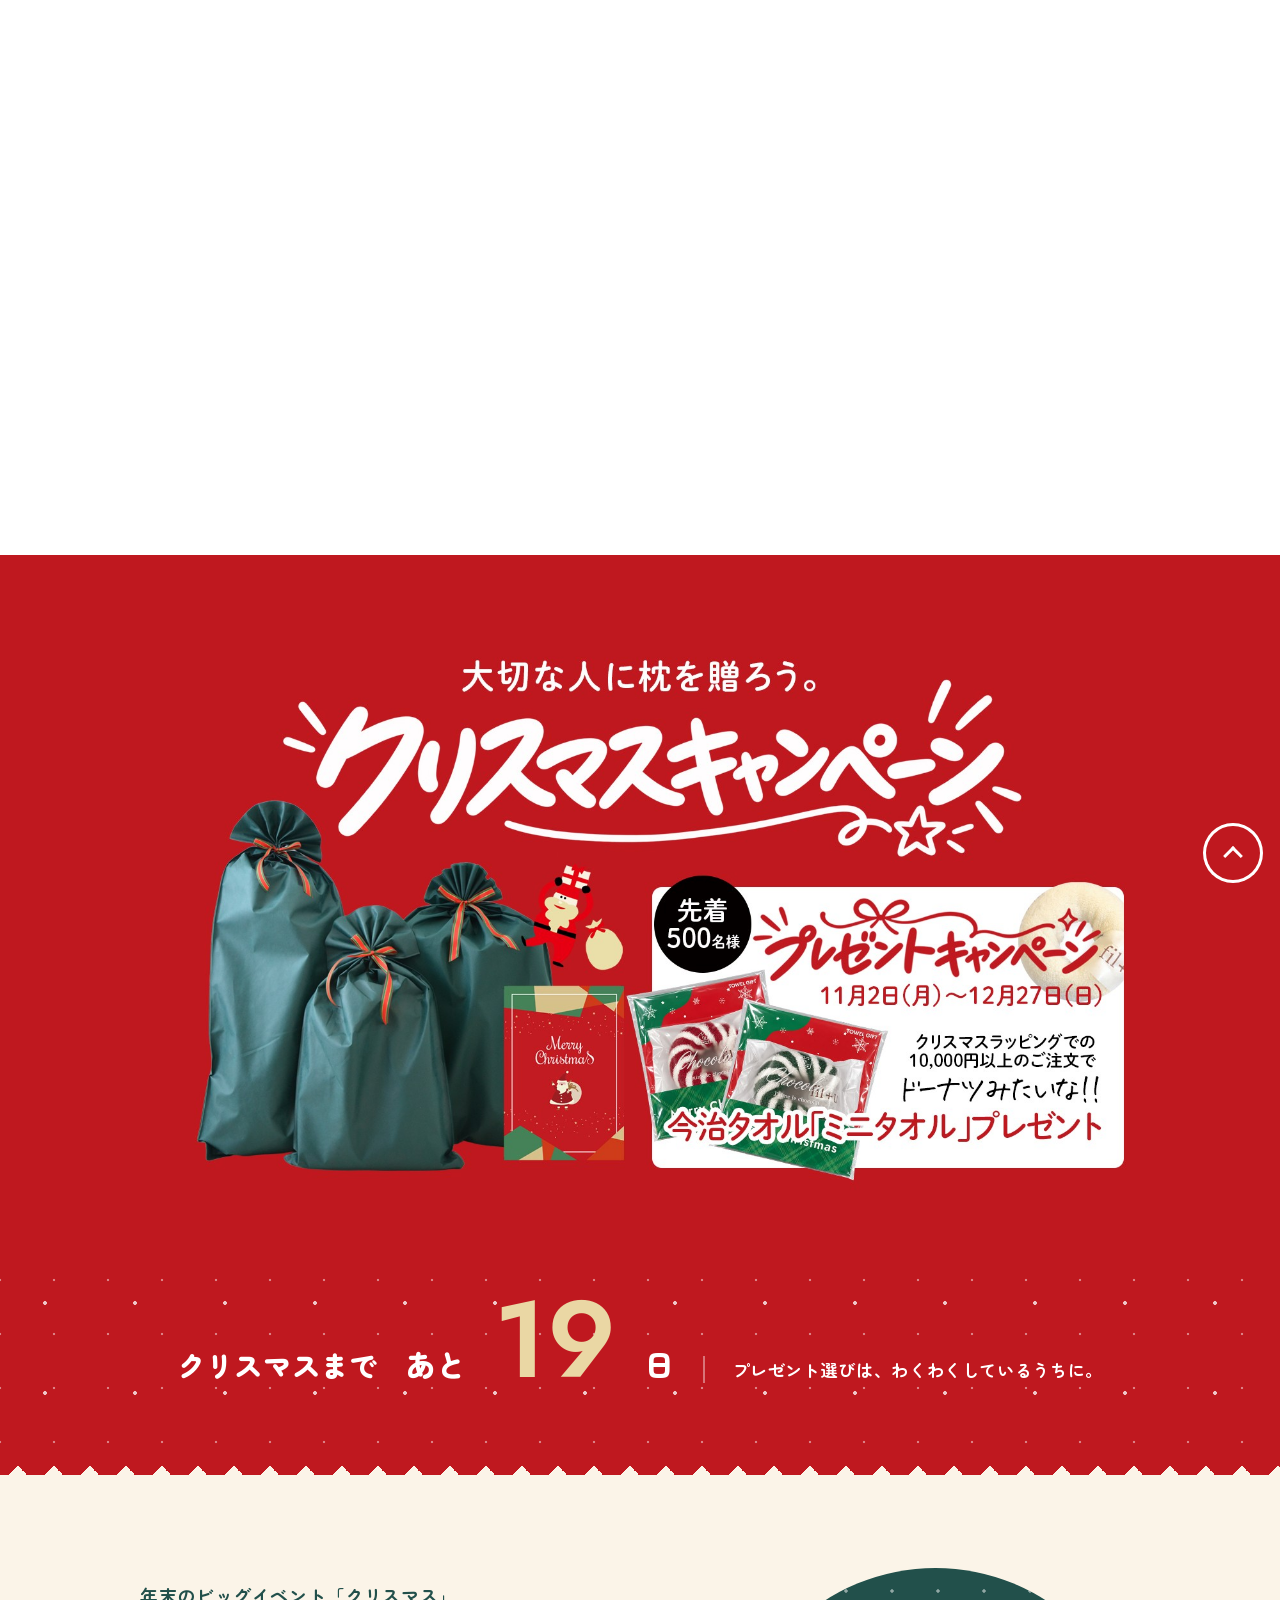
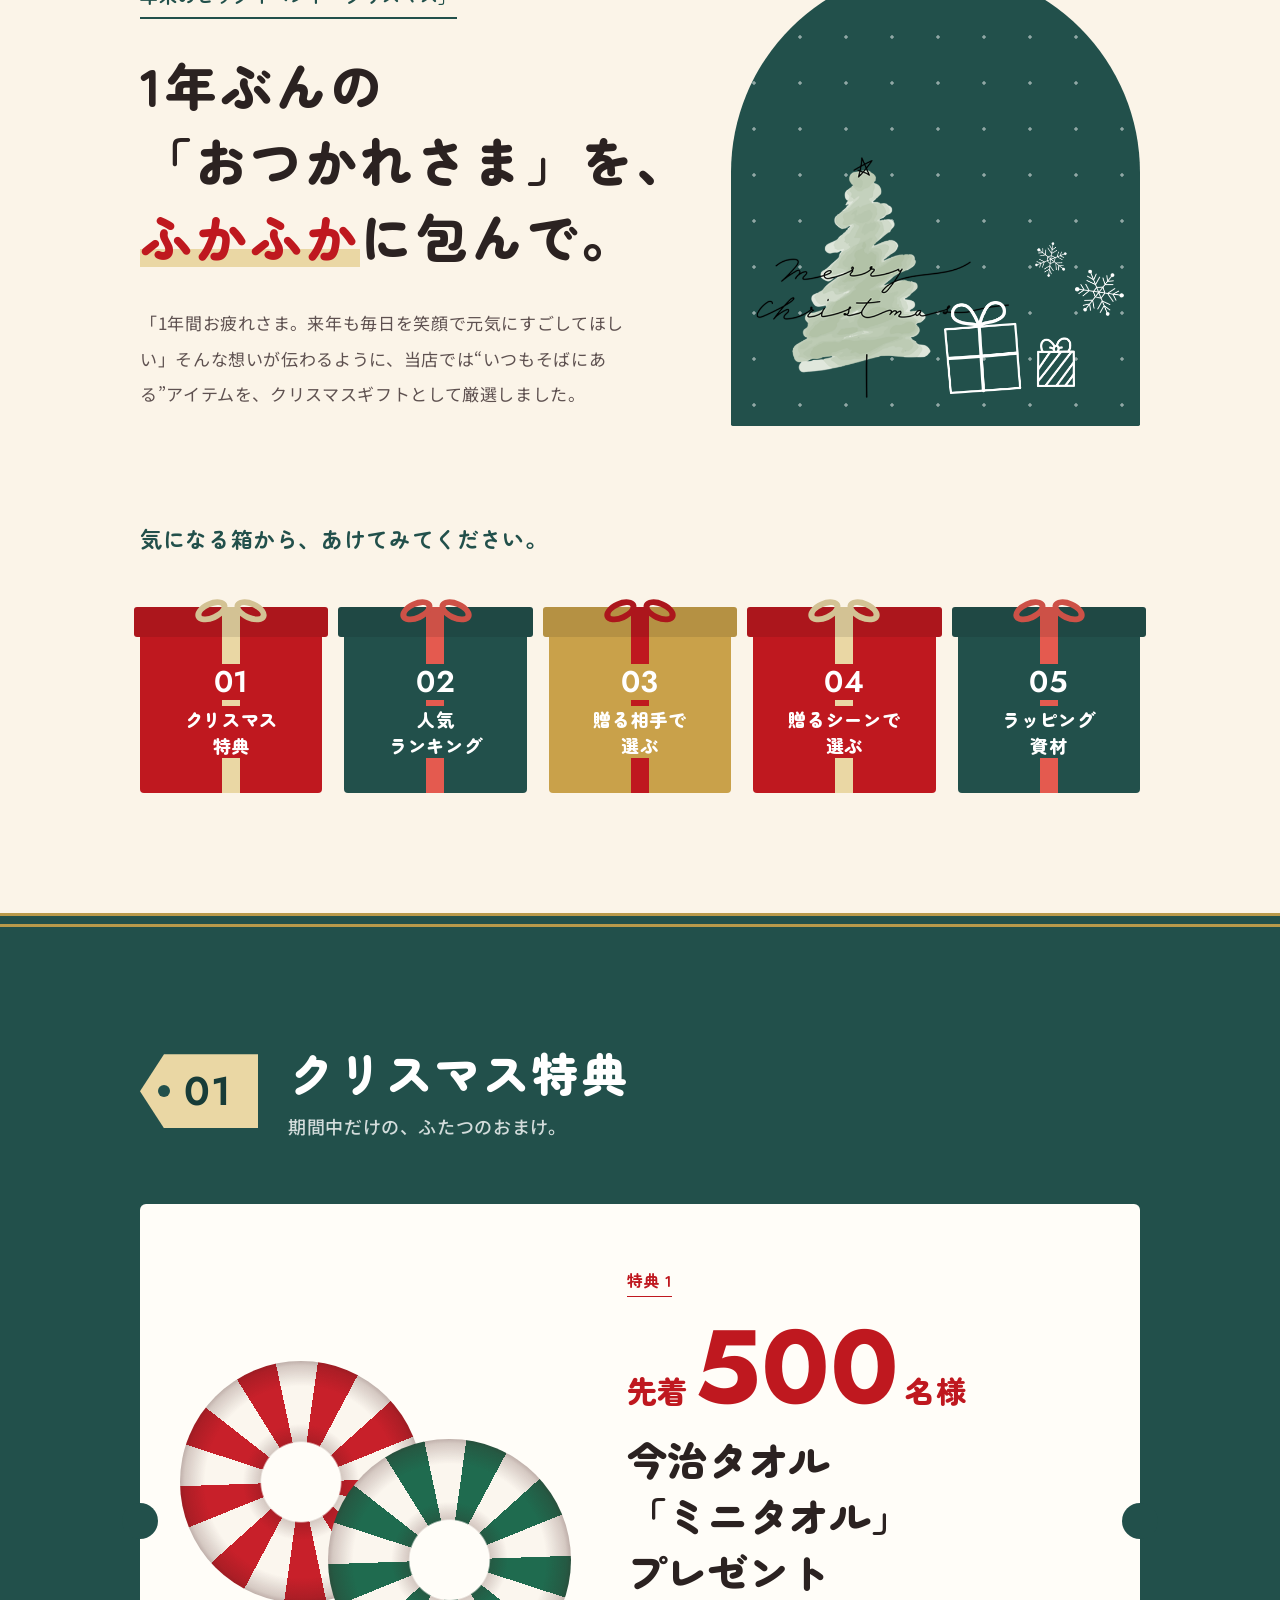
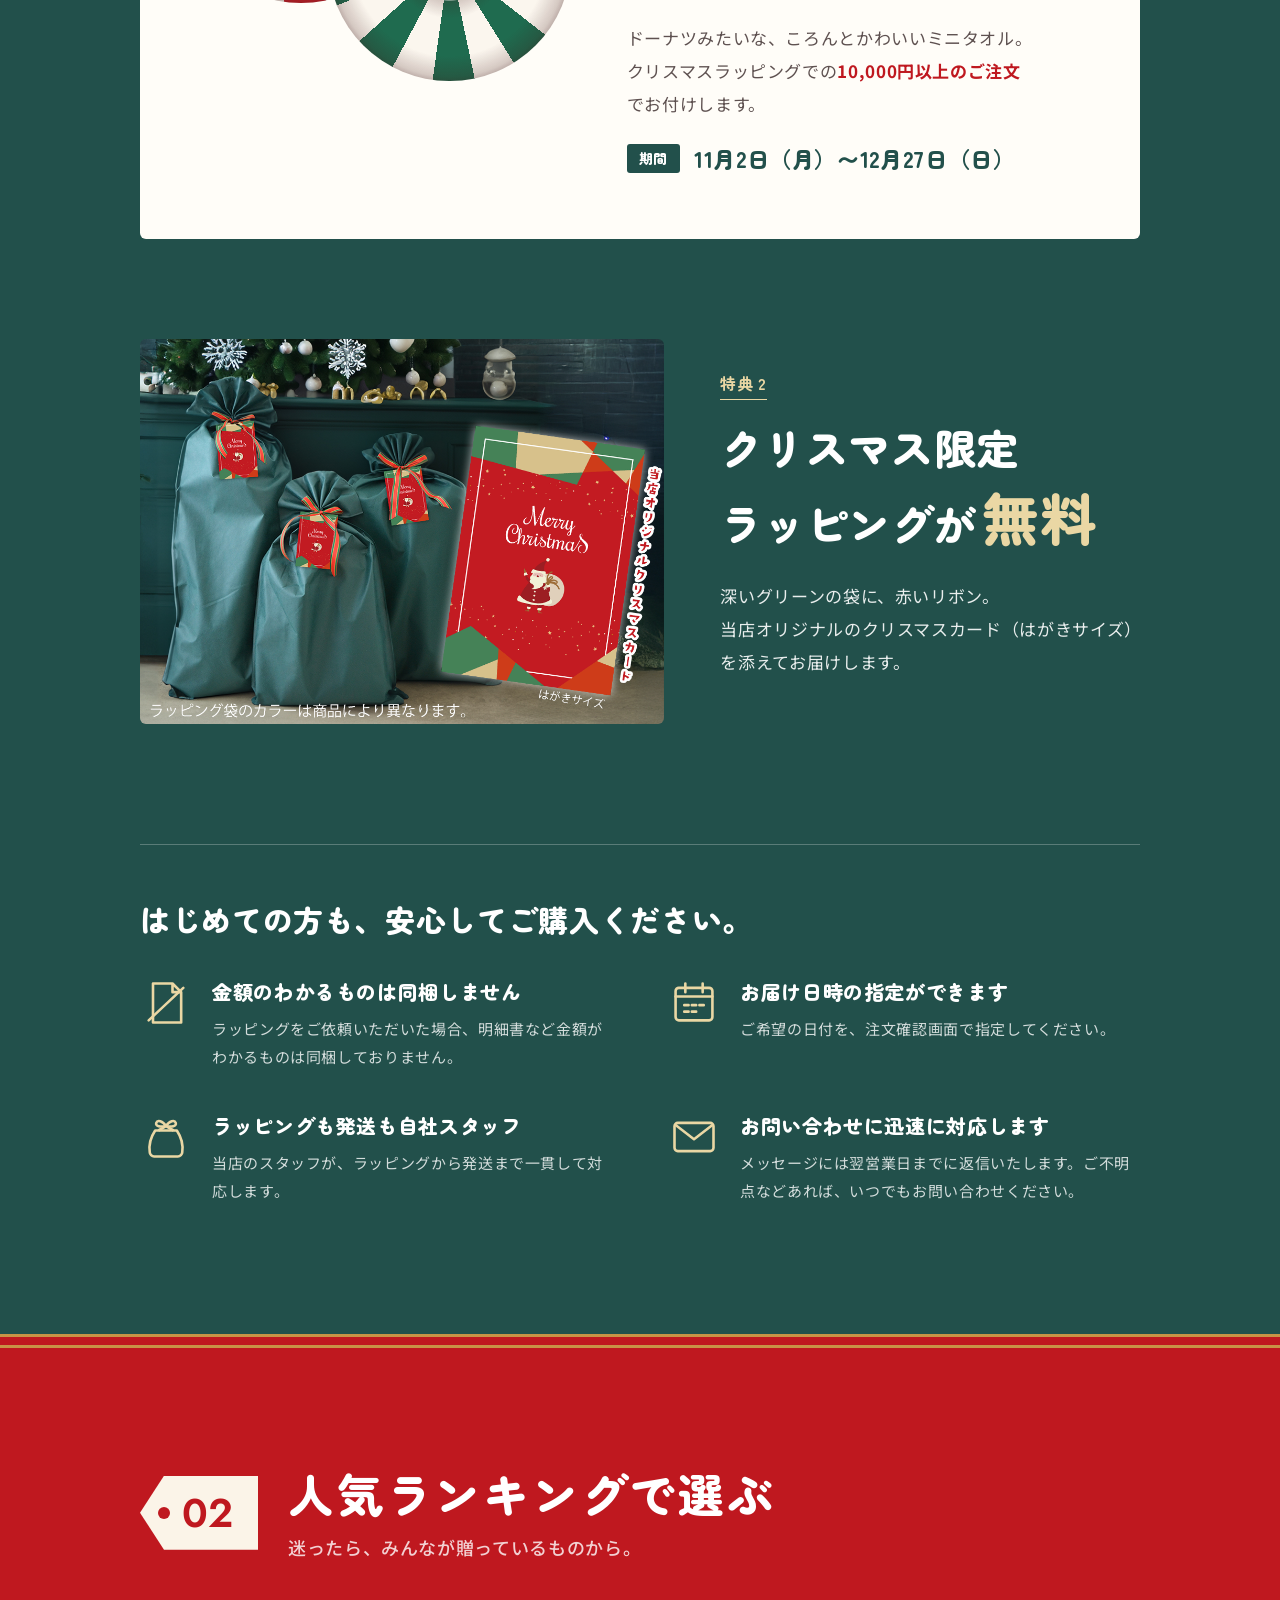
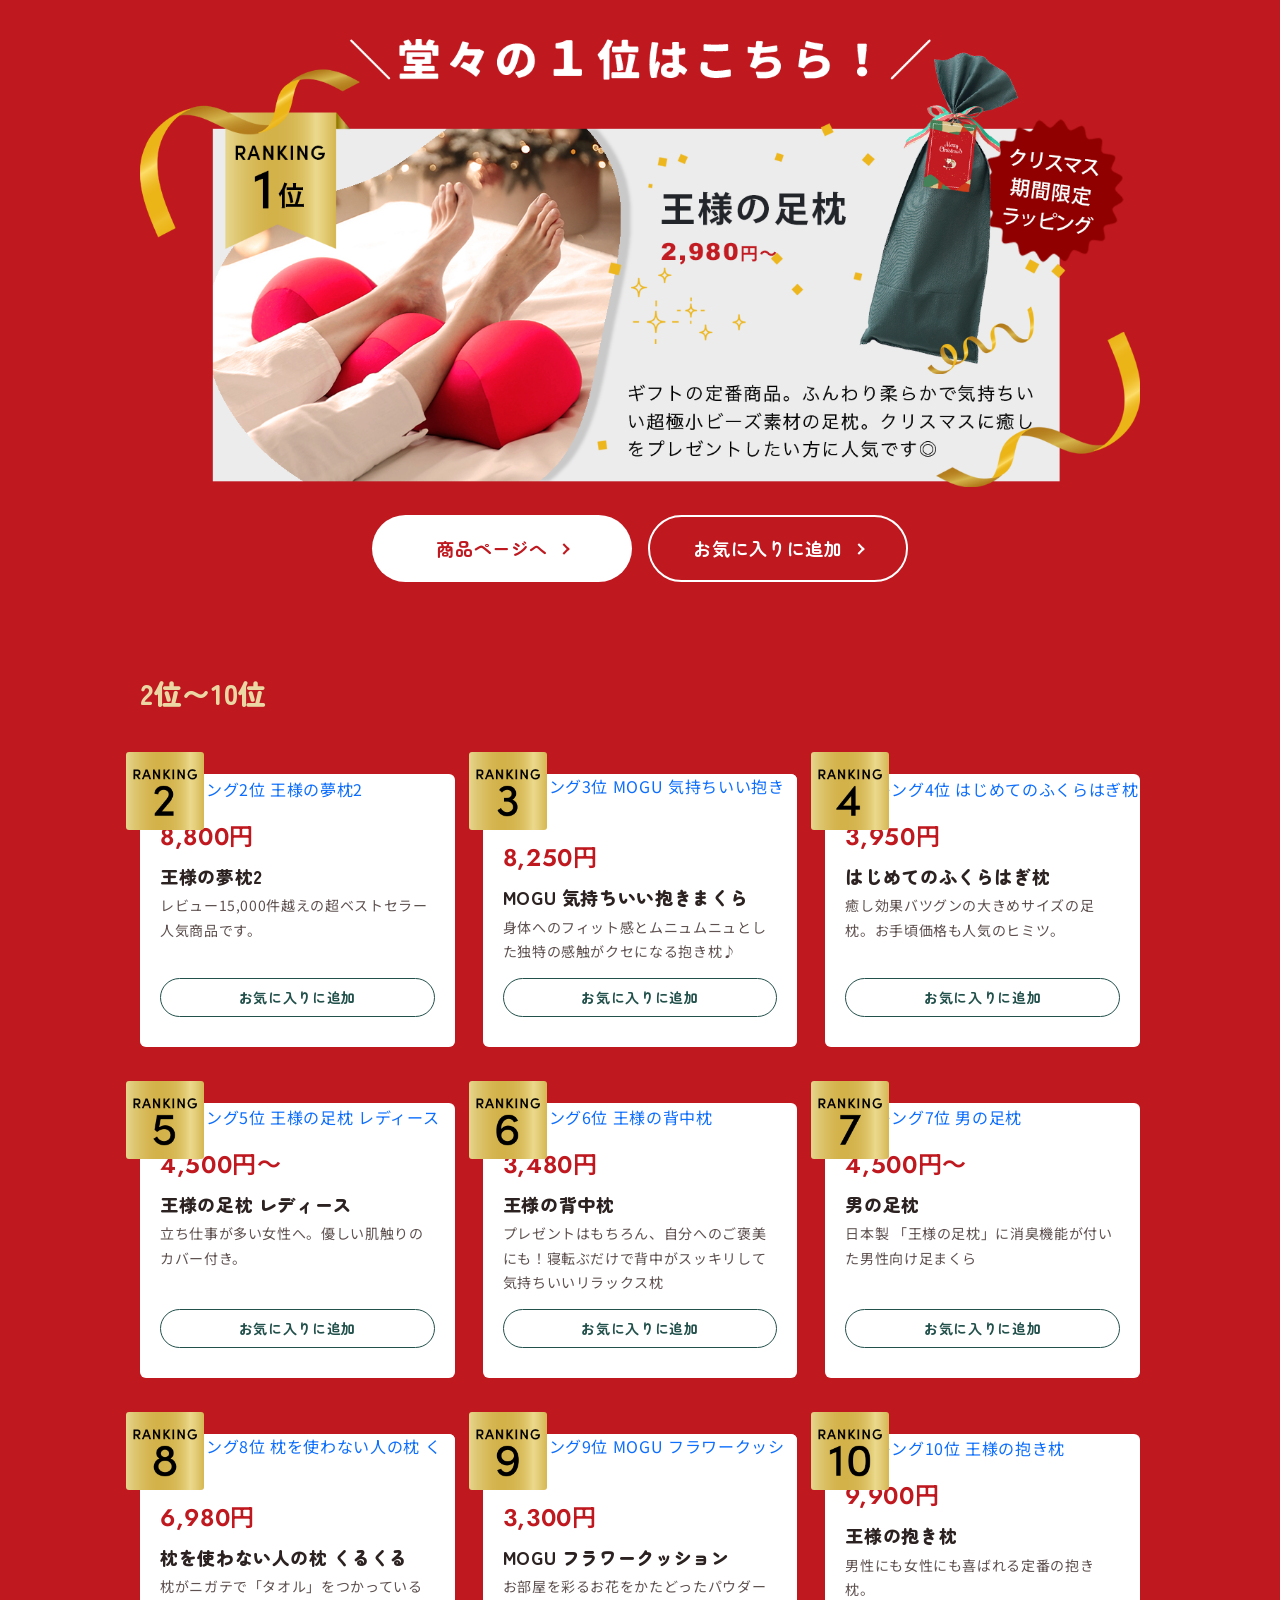
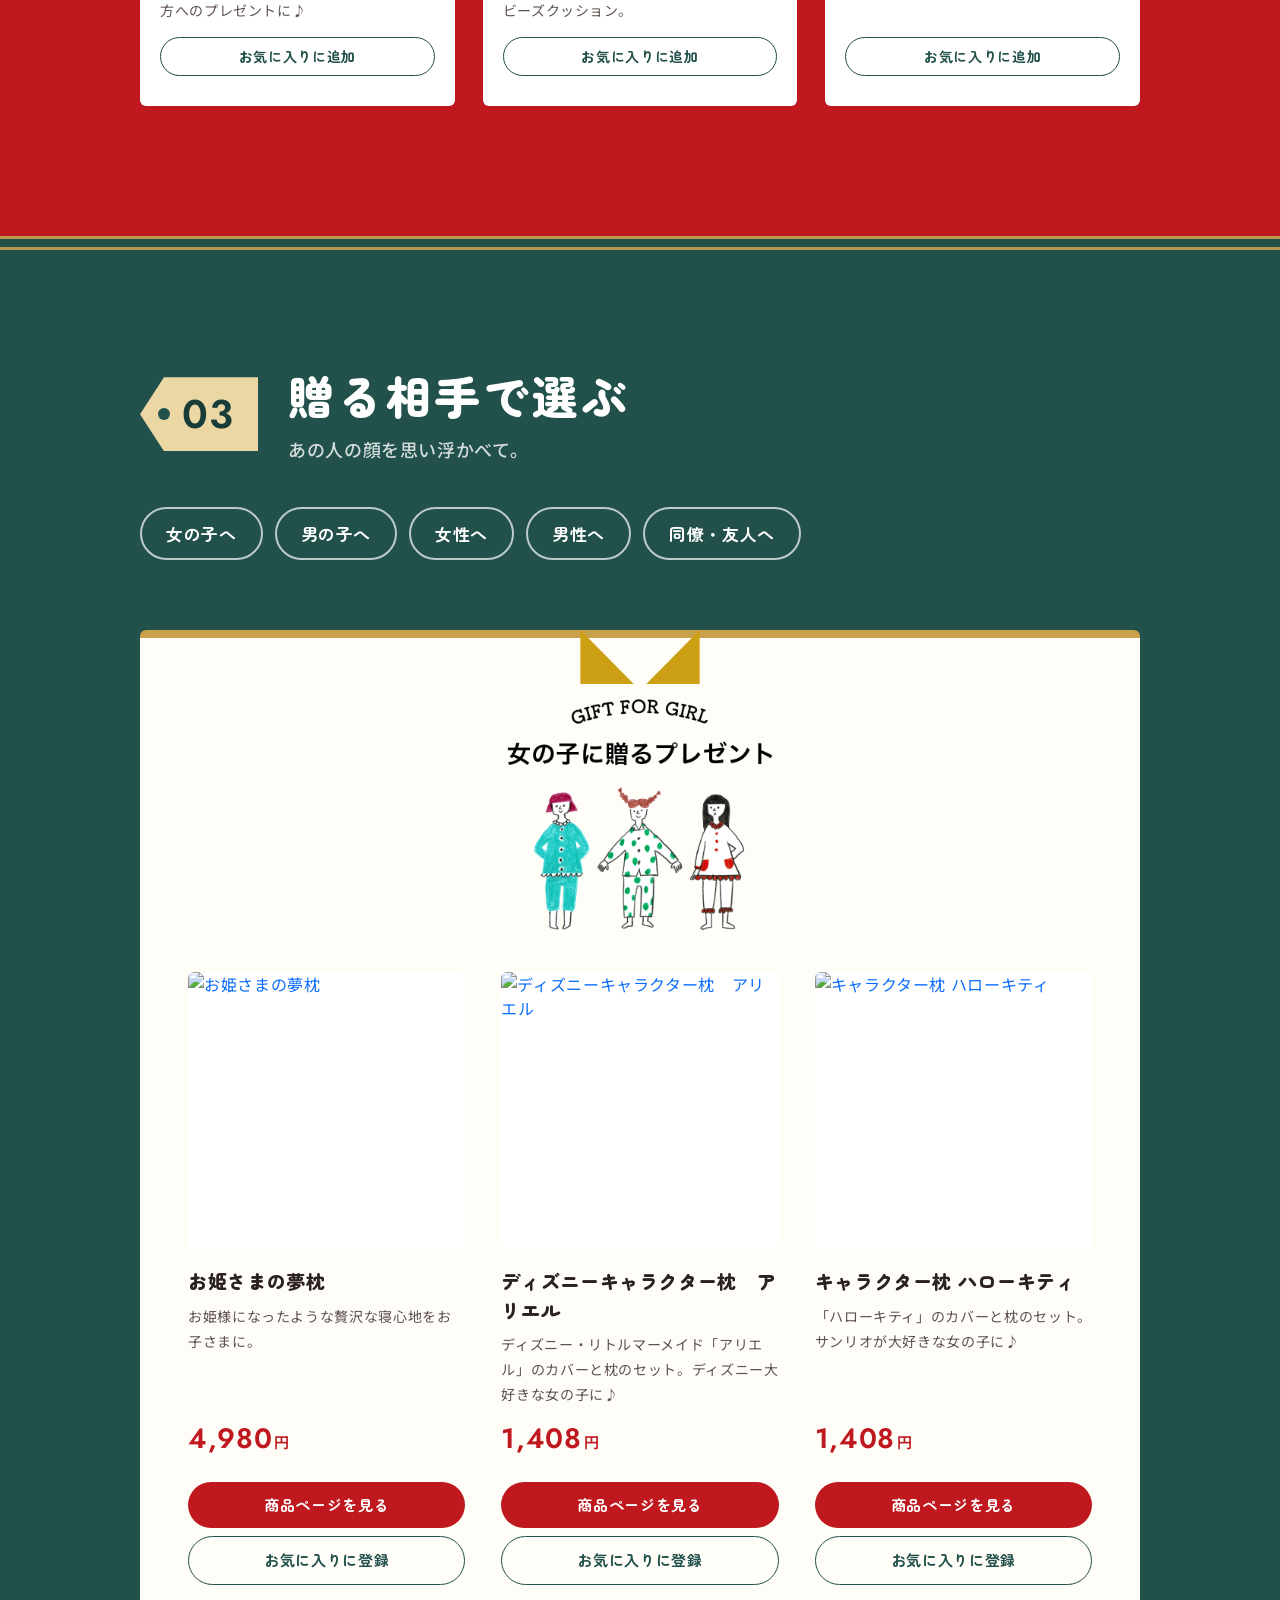
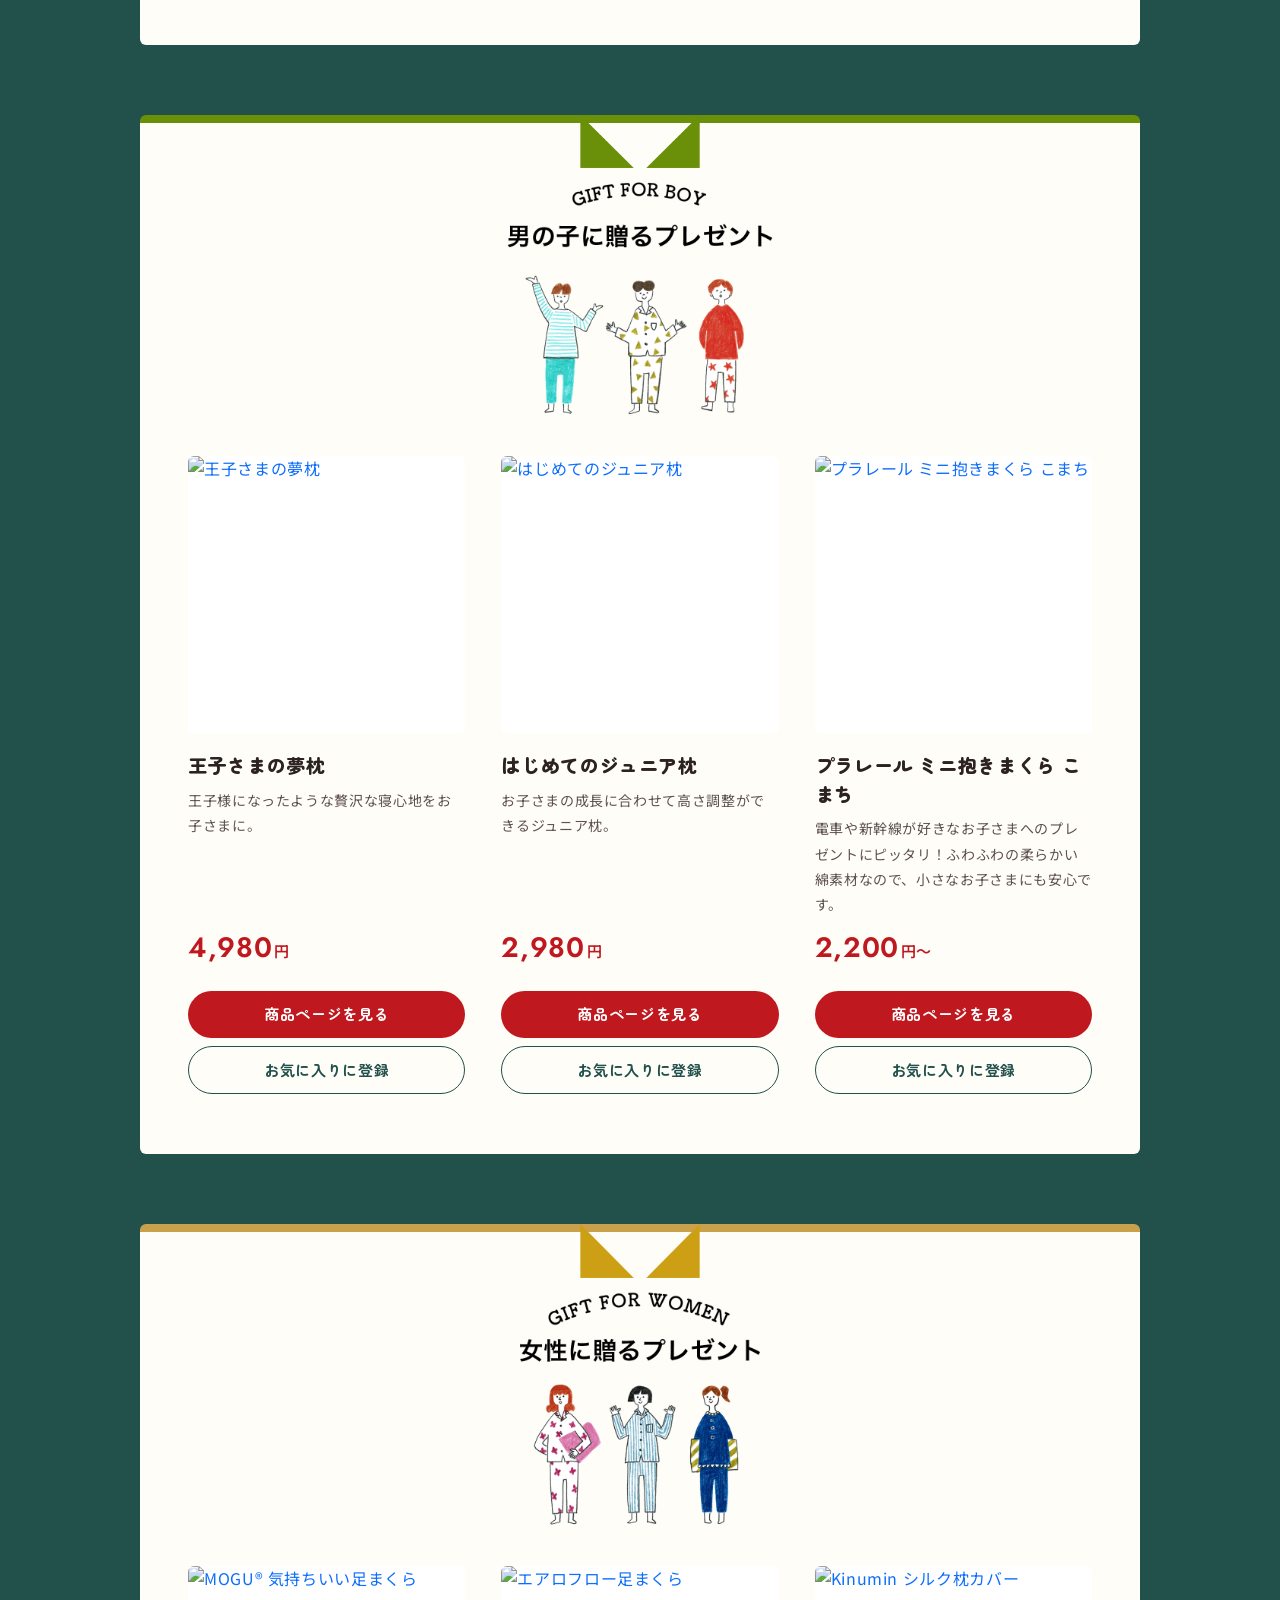
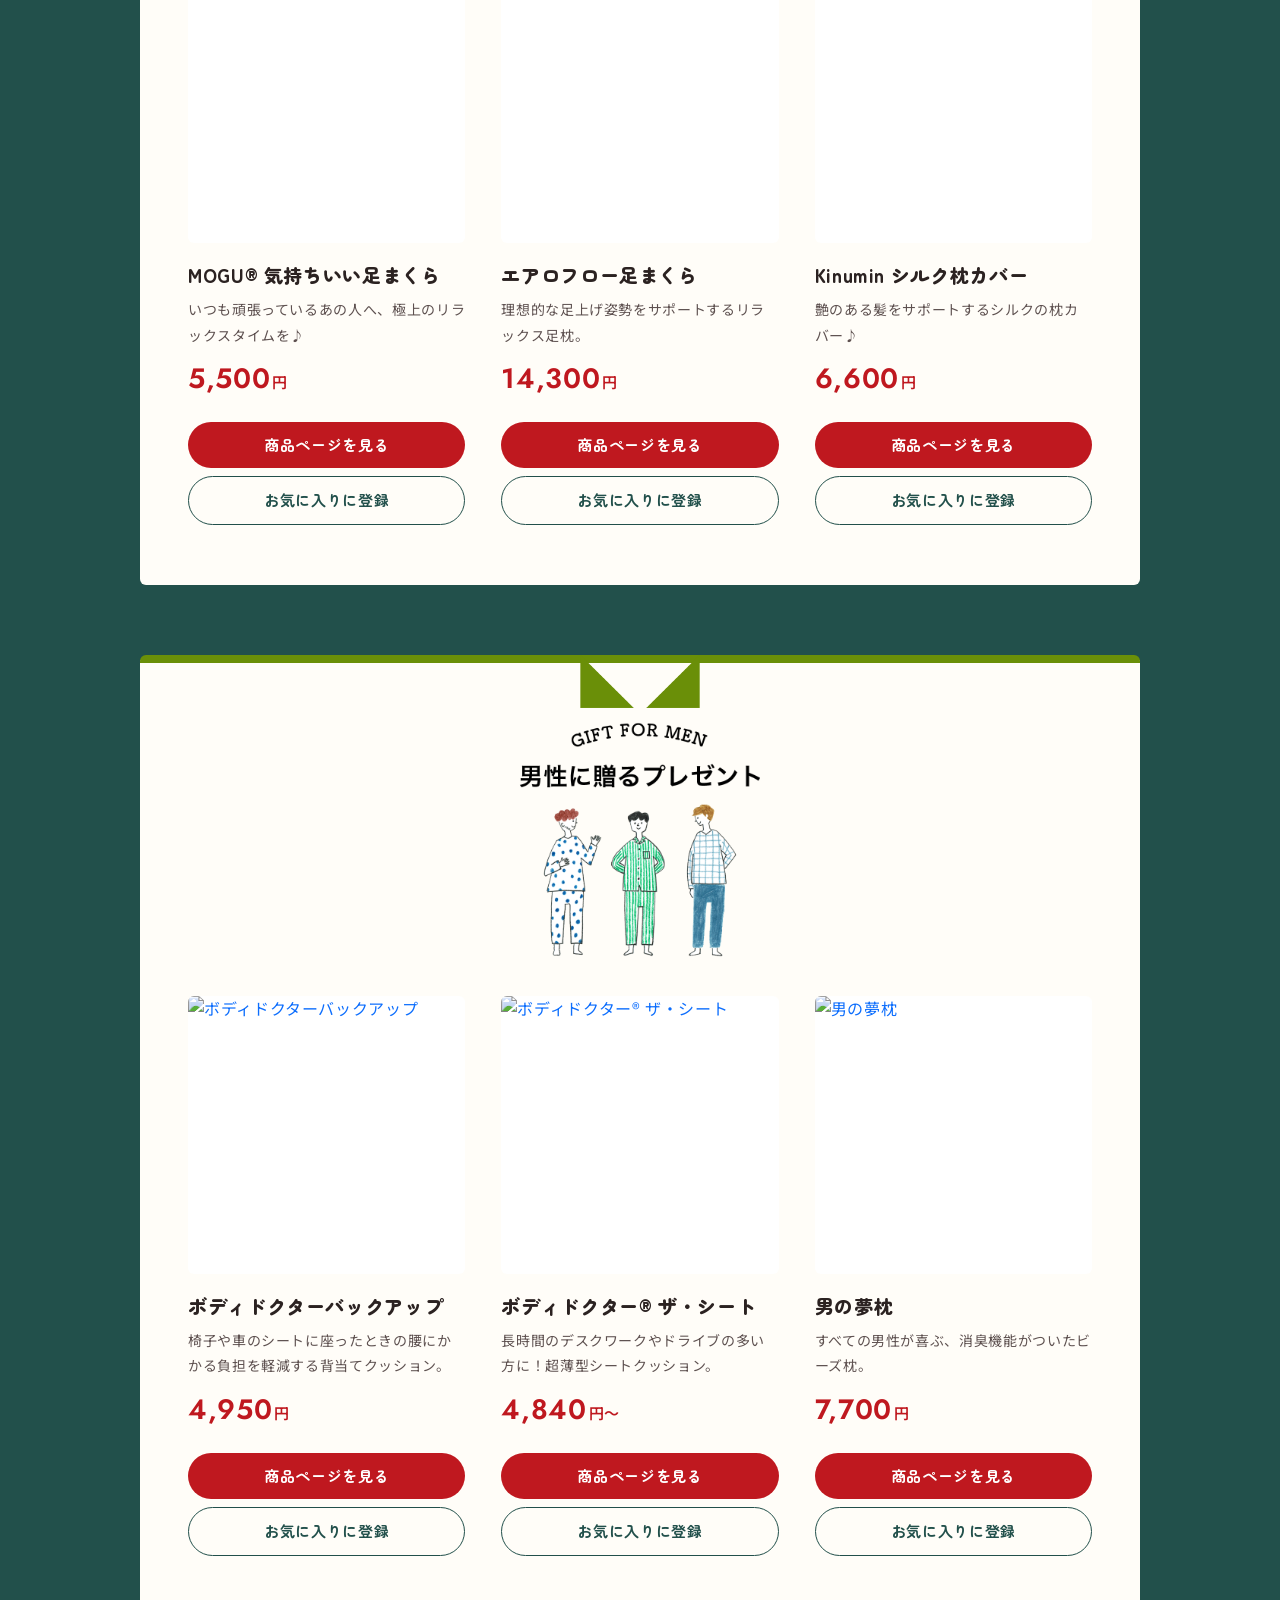
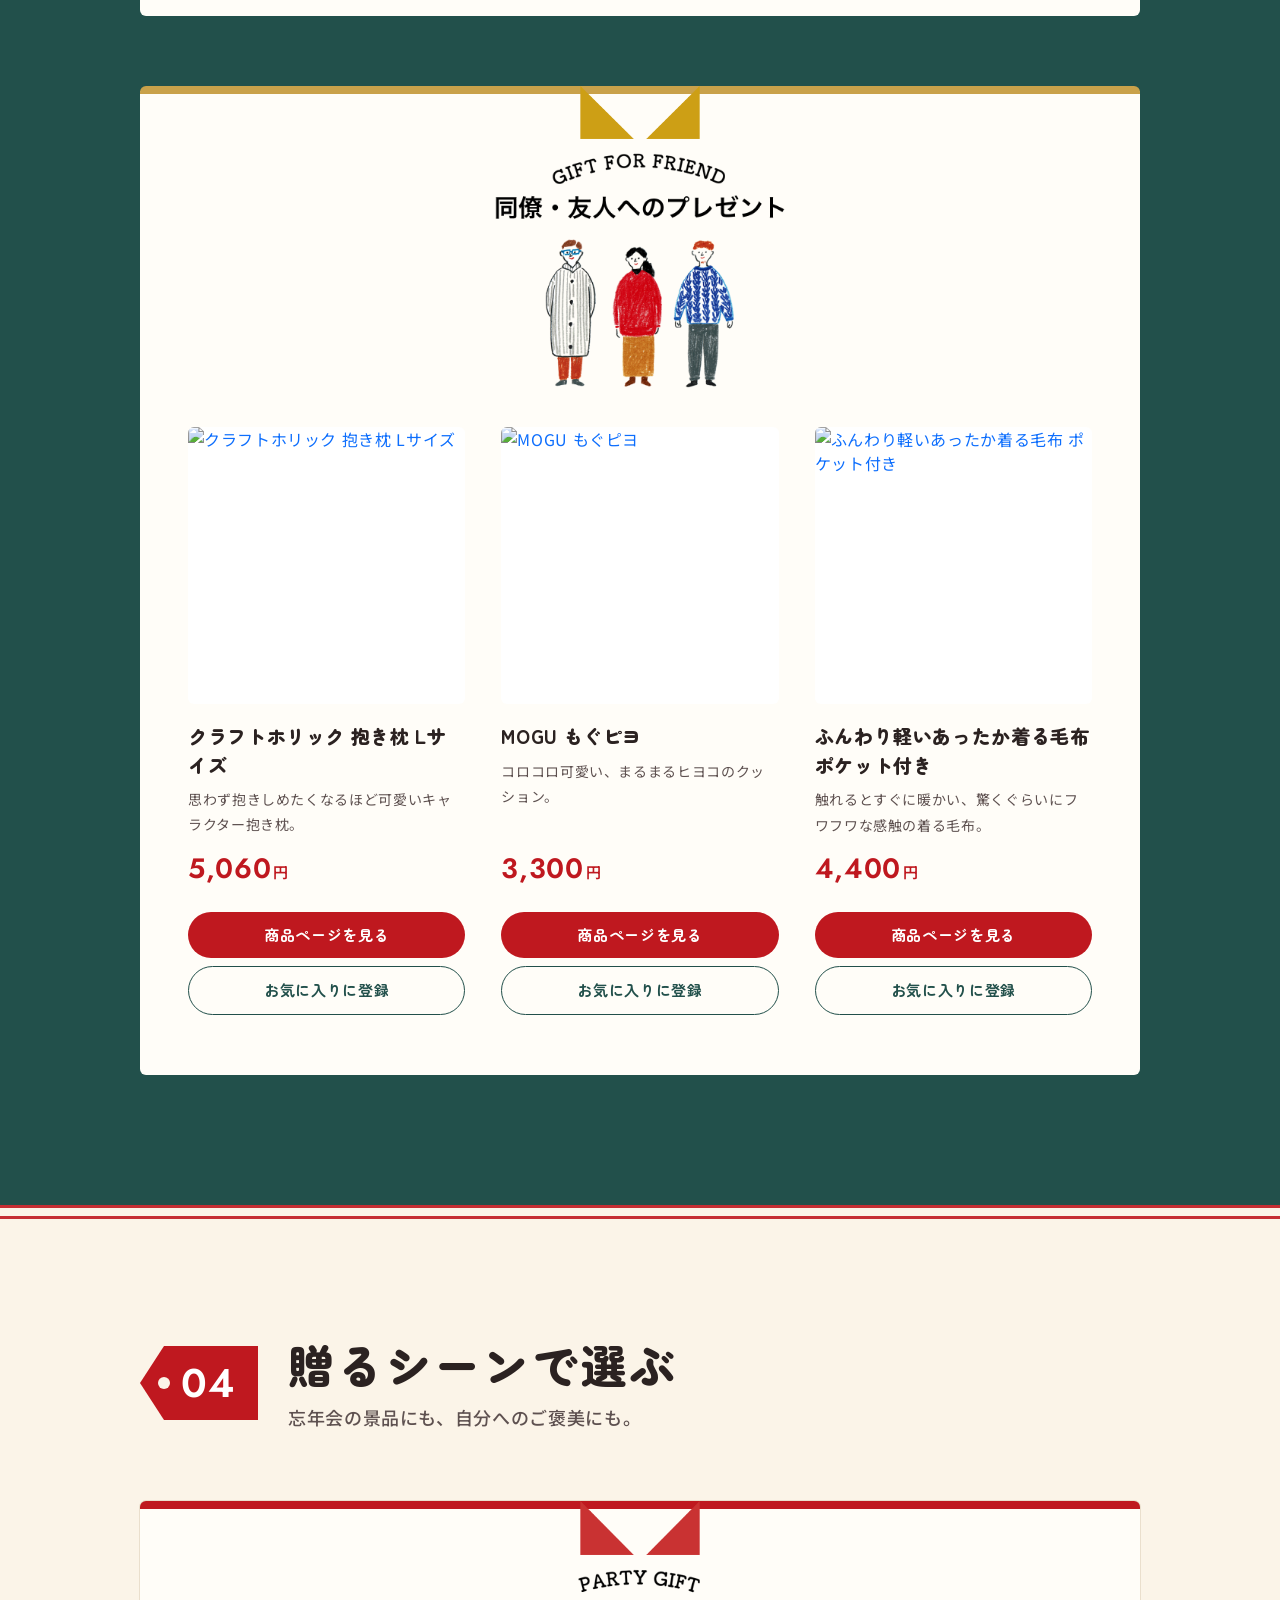
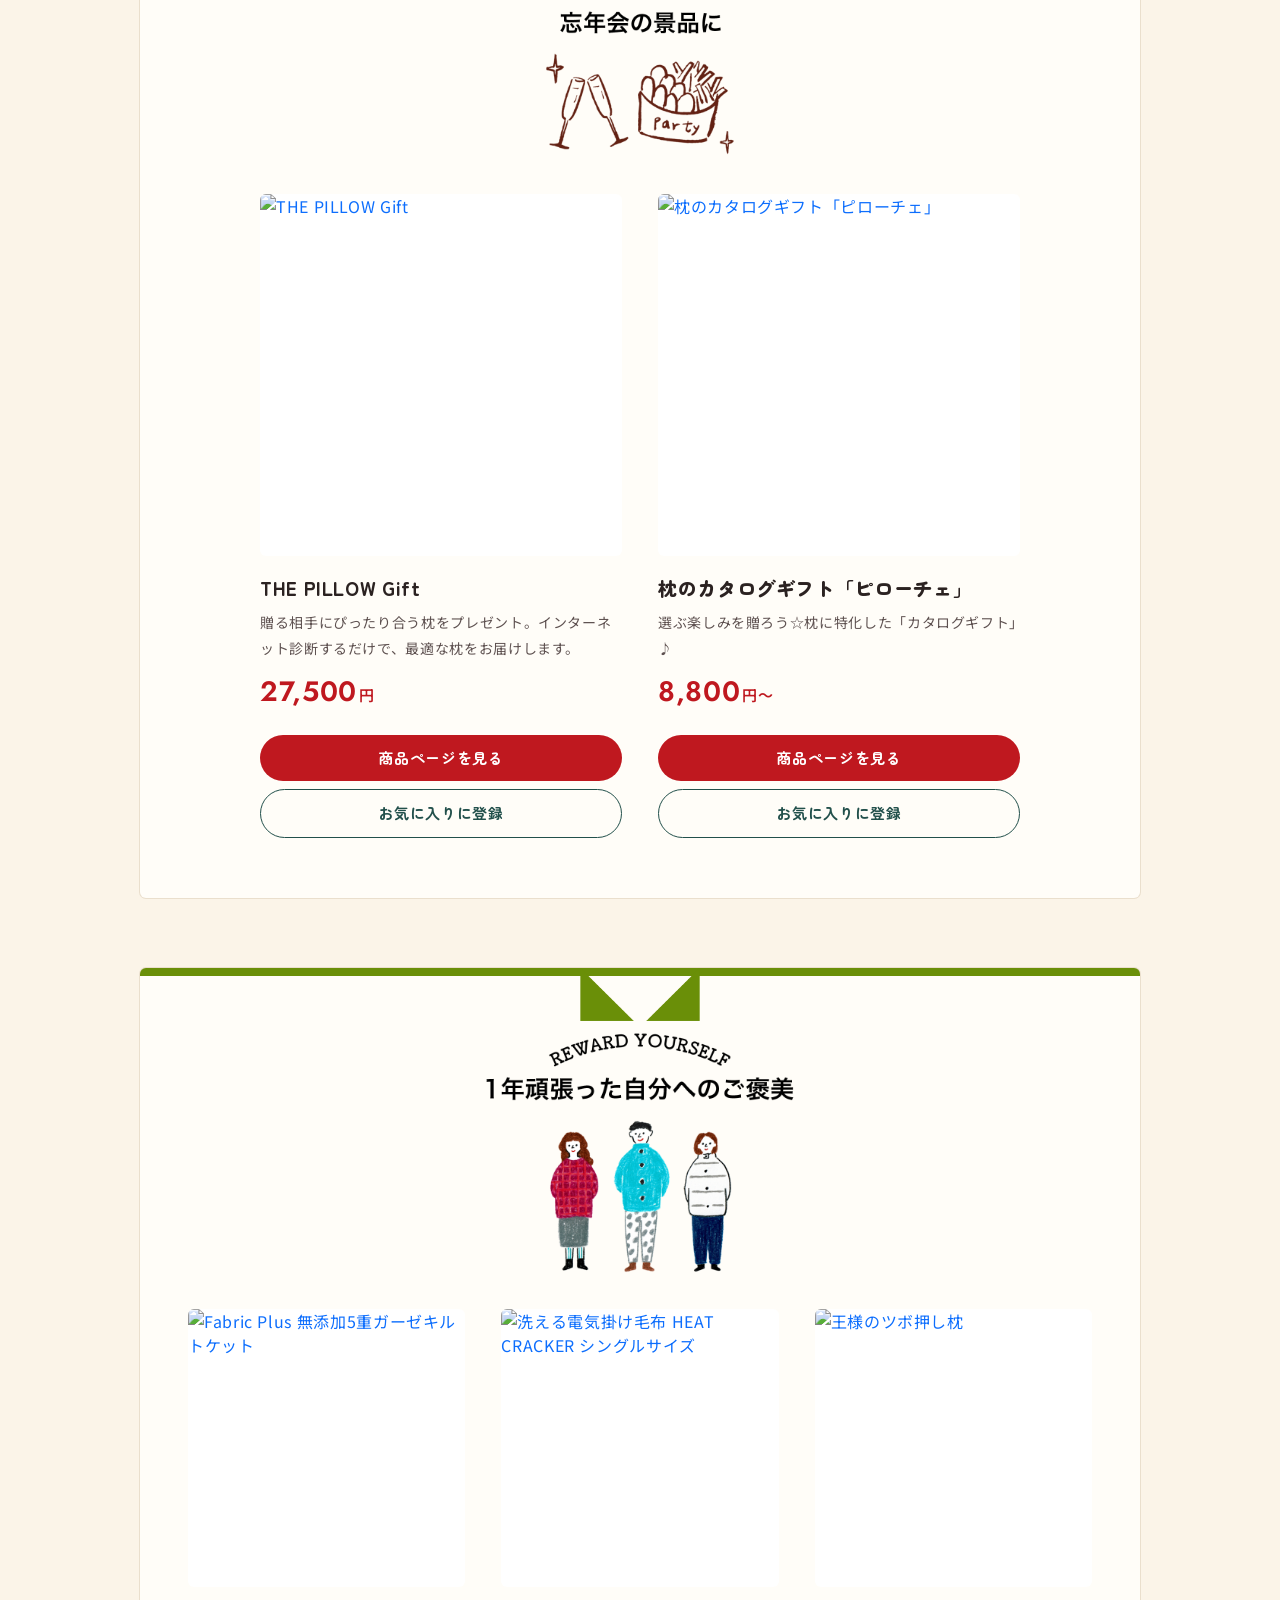
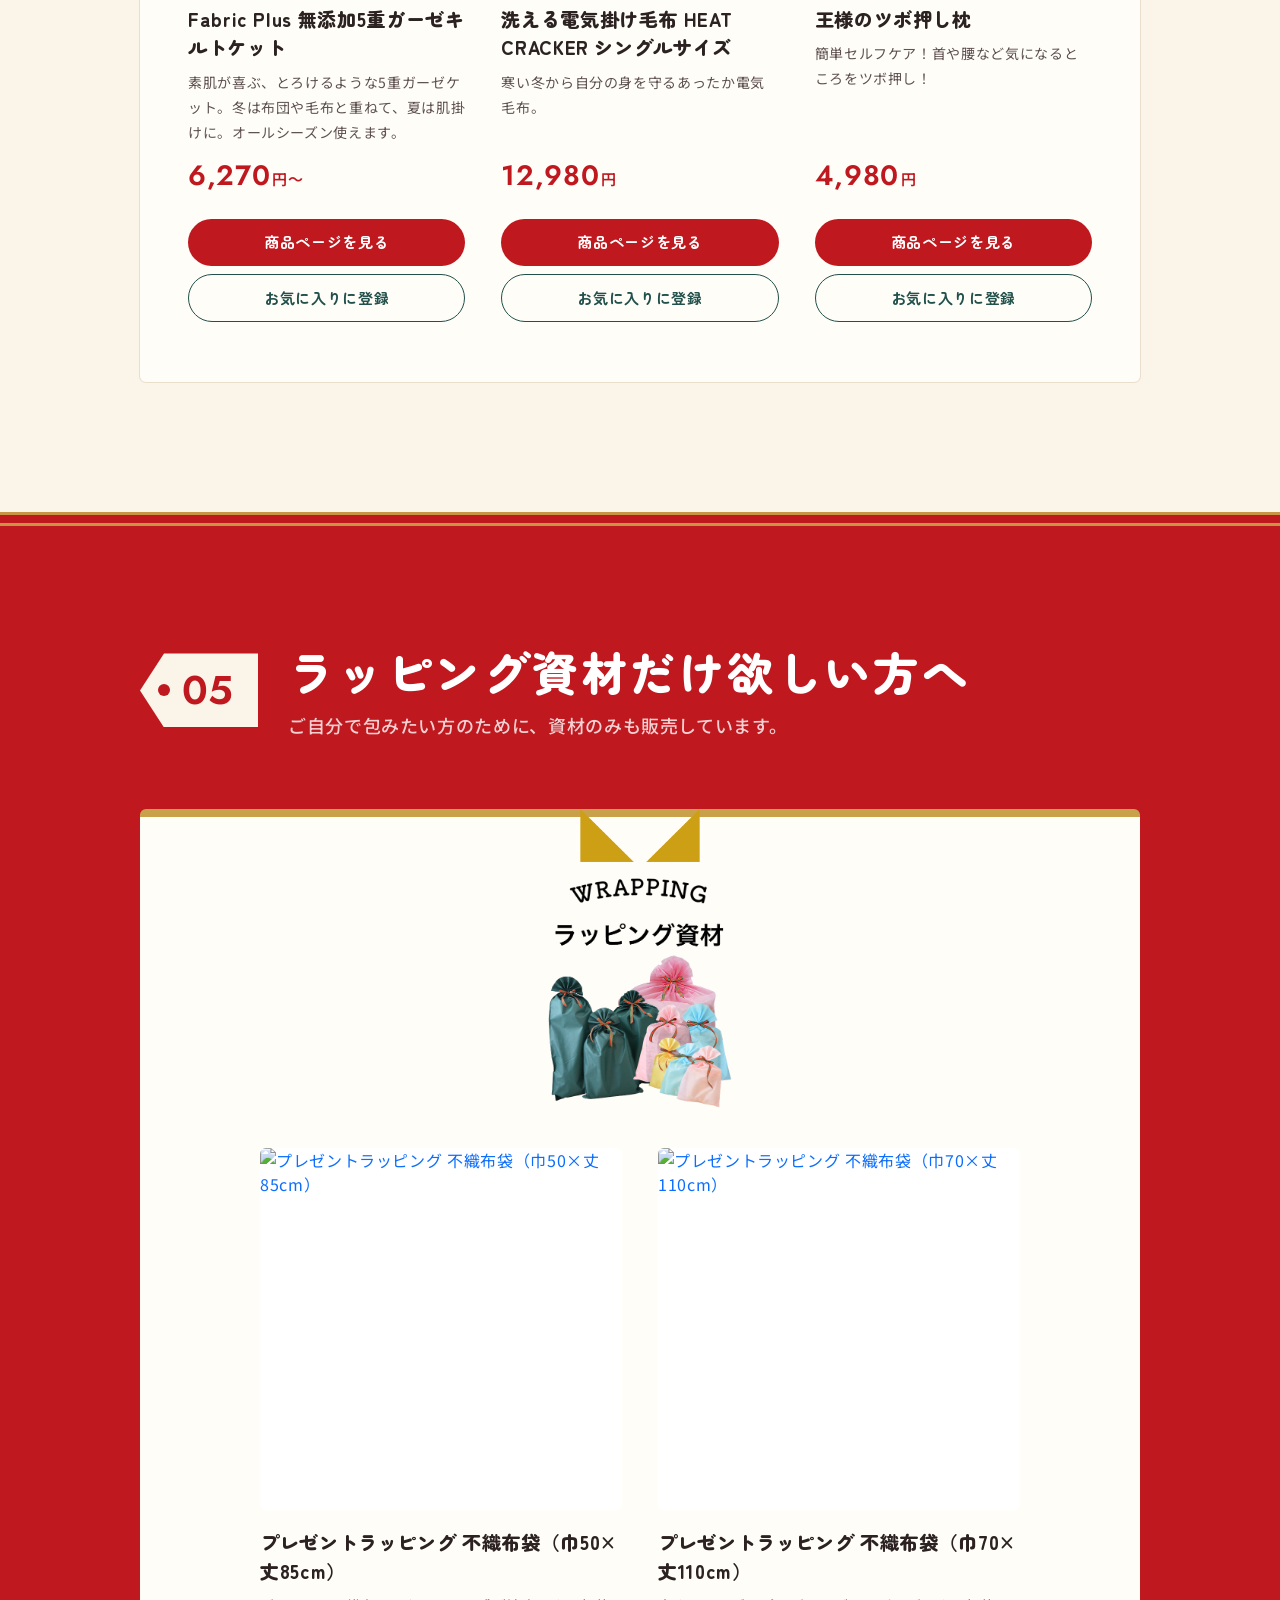
==== index.html @ f2b937b9 "feat: おやすみショップ クリスマス特集2026 リデザイン（ドラフト） 新看板PC/SP差し替え、カウントダウン、ギフトボックス型メニュー、特典を先頭に、 ランキング2〜10位をグリッド化。プレ" ====
<!doctype html>
<html lang="ja">
<head>

<meta charset="utf-8">
<meta name="robots" content="noindex, nofollow">
<title>枕と眠りのおやすみショップ！楽天市場店 クリスマス特集2026</title>
	
<!--OGP-->
<meta property="og:type" content="website">
<meta property="og:url" content="https://www.rakuten.ne.jp/gold/oyasumi/html/event/xmas/">
<meta property="og:image" content="https://www.rakuten.ne.jp/gold/oyasumi/html/event/xmas/img/christmas_kanban_pc.jpg">
<meta property="og:title" content="枕と眠りのおやすみショップ！楽天市場店 クリスマス特集2026">
<meta property="og:description" content="クリスマスには枕を贈ろう♪枕と眠りのおやすみショップ！ではクリスマスギフトにピッタリの「いろいろな枕」が勢ぞろい♪まくら以外でも、足枕・腰枕・抱き枕や枕専用のカタログギフトなど、贈る相手やシーンに合わせたアイテムをご紹介しています！2026年のクリスマスプレゼントは枕と眠りのおやすみショップ！楽天市場店に決まり！">
<meta property="og:locale" content="ja_JP">
<meta property="og:site_name" content="枕と眠りのおやすみショップ！楽天市場店" />

<meta name="description" content="クリスマスには枕を贈ろう♪枕と眠りのおやすみショップ！ではクリスマスギフトにピッタリの「いろいろな枕」が勢ぞろい♪まくら以外でも、足枕・腰枕・抱き枕や枕専用のカタログギフトなど、贈る相手やシーンに合わせたアイテムをご紹介しています！2026年のクリスマスプレゼントは枕と眠りのおやすみショップ！楽天市場店に決まり！">

<meta name="viewport" content="width=device-width, initial-scale=1">
<!-- Bootstrap CSS（商品パーツのグリッドで使用） -->
<link href="https://cdn.jsdelivr.net/npm/bootstrap@5.2.0-beta1/dist/css/bootstrap.min.css" rel="stylesheet" integrity="sha384-0evHe/X+R7YkIZDRvuzKMRqM+OrBnVFBL6DOitfPri4tjfHxaWutUpFmBp4vmVor" crossorigin="anonymous">
<!-- Font Awesome CSS -->
<link href="https://use.fontawesome.com/releases/v6.4.0/css/all.css" rel="stylesheet">
<!-- Google Fonts -->
<link rel="preconnect" href="https://fonts.googleapis.com">
<link rel="preconnect" href="https://fonts.gstatic.com" crossorigin>
<link href="https://fonts.googleapis.com/css2?family=Jost:wght@400;500;600;700&family=Noto+Sans+JP:wght@400;500;700;900&family=Zen+Maru+Gothic:wght@500;700;900&display=swap" rel="stylesheet">
<!-- X'mas CSS（base.css＝商品パーツの土台／xmas2026.css＝2026年デザイン） -->
<link href="css/base.css" rel="stylesheet">
<link href="css/xmas2026.css" rel="stylesheet">
<!-- jQuery -->
<script src="https://code.jquery.com/jquery-3.6.0.min.js"></script>

<!-- Google tag (gtag.js) -->
<script>function gtag(){}</script>

</head>
<body class="xm-body">


<!-- ＝＝＝＝＝＝＝＝＝＝　▼ヘッダー▼ ＝＝＝＝＝＝＝＝＝＝　-->
<section id="shop-header" class="container-fluid p-0">

<!-- ▼▼▼ヘッダー部分ここから▼▼▼ -->
<iframe id="headerCommon" class="d-none d-md-block" src="https://www.rakuten.ne.jp/gold/oyasumi/html/all/header-common.htm" style="width:100%; height:555px;" scrolling="no"></iframe>
<!-- △△△ヘッダー部分ここまで△△△ -->

<!-- ▼▼▼ SPヘッダー部分ここから▼▼▼ -->
<div id="spHeader" class="fixed-top d-md-none">
<a href="https://www.rakuten.co.jp/oyasumi/" onClick="gtag('event', 'CLICK', {'event_category': 'TOPページに戻る', 'event_label': 'TOPページに戻る', 'value': '0'});"  target="_blank">
<img src="https://www.rakuten.ne.jp/gold/oyasumi/imakore/sp/images/logo-oyasumi.png" alt="枕と眠りのおやすみショップ" class="img-fluid"></a>
</div>
<!-- △△△ SPヘッダー部分ここまで△△△ -->

</section>
<!-- ＝＝＝＝＝＝＝＝＝＝　▲ヘッダー▲ ＝＝＝＝＝＝＝＝＝＝　-->

<a class="anchor" id="pagetop"></a>

<!-- ＝＝＝＝＝＝＝　▼ 時間指定のお知らせ（日本時間で自動切替） ▼ ＝＝＝＝＝＝＝　-->
<!-- 表示期間は data-start / data-end で指定（日本時間）。data-end を省略すると終了なし -->

<!-- 終了案内：2026/12/27 23:59～表示 -->
<div class="js-timed-notice xm-notice" data-start="2026-12-27T23:59:00+09:00" style="display:none;">
<p>2026年「クリスマスキャンペーン」は終了いたしました。<br>たくさんのご利用ありがとうございました。<br>2027年の「クリスマスキャンペーン」もお楽しみに。</p>
<a href="https://www.rakuten.co.jp/oyasumi/" target="_blank">当店のトップページはこちら</a>
</div>

<!-- 事前告知：2026/10/19 10:00～2026/11/02 10:00 -->
<div class="js-timed-notice xm-notice" data-start="2026-10-19T10:00:00+09:00" data-end="2026-11-02T10:00:00+09:00" style="display:none;">
<p>当店の「クリスマスキャンペーン2026」は<br>2026年11月2日（月）スタート予定です。どうぞご期待くださいませ！</p>
<a href="https://www.rakuten.co.jp/oyasumi/" target="_blank">当店のトップページはこちら</a>
</div>

<script>
(function () {
  var now = Date.now();
  var list = document.querySelectorAll('.js-timed-notice');
  for (var i = 0; i < list.length; i++) {
    var el = list[i];
    var s = el.getAttribute('data-start');
    var e = el.getAttribute('data-end');
    var afterStart = !s || now >= new Date(s).getTime();
    var beforeEnd  = !e || now <  new Date(e).getTime();
    if (afterStart && beforeEnd) { el.style.display = ''; }
  }
})();
</script>
<!-- ＝＝＝＝＝＝＝　▲ 時間指定のお知らせ ▲ ＝＝＝＝＝＝＝　-->


<main id="xm">

<!-- ＝＝＝＝＝＝＝　▼ 看板 ▼ ＝＝＝＝＝＝＝　-->
<section class="xm-fv">
<!-- PC -->
<div class="d-none d-md-block">
<a href="https://www.rakuten.co.jp/oyasumi/contents/makura/present/christmas/"><img src="img/christmas_kanban_pc.jpg" width="2000" height="1130" alt="大切な人に枕を贈ろう。クリスマスキャンペーン 先着500名様 今治タオル「ミニタオル」プレゼント 11月2日（月）〜12月27日（日）"/></a>
</div>
<!-- スマホ -->
<div class="d-block d-md-none">
<a href="https://www.rakuten.co.jp/oyasumi/contents/makura/present/christmas/"><img src="img/christmas_kanban_sp.jpg" width="1000" height="1200" alt="大切な人に枕を贈ろう。クリスマスキャンペーン 先着500名様 今治タオル「ミニタオル」プレゼント 11月2日（月）〜12月27日（日）"/></a>
</div>

<!-- カウントダウン（12/25までの日数を自動計算） -->
<div class="xm-count" aria-live="polite">
  <div class="xm-count__inner">
    <p class="xm-count__lead js-count-lead">クリスマスまで</p>
    <p class="xm-count__num js-count-wrap">あと<span class="js-count-days">--</span>日</p>
    <p class="xm-count__note">プレゼント選びは、<br class="d-md-none">わくわくしているうちに。</p>
  </div>
</div>
</section>
<!-- ＝＝＝＝＝＝＝　▲ 看板 ▲ ＝＝＝＝＝＝＝　-->


<!-- ＝＝＝＝＝＝＝　▼ イントロ ▼ ＝＝＝＝＝＝＝　-->
<section class="xm-intro">
  <div class="xm-wrap xm-intro__grid">
    <div class="xm-intro__text">
      <p class="xm-intro__kicker">年末のビッグイベント「クリスマス」</p>
      <h1 class="xm-intro__title"><span>1年ぶんの</span><span>「おつかれさま」を、</span><span><em>ふかふか</em>に包んで。</span></h1>
      <p class="xm-intro__lead">「1年間お疲れさま。来年も毎日を笑顔で元気にすごしてほしい」そんな想いが伝わるように、当店では“いつもそばにある”アイテムを、クリスマスギフトとして厳選しました。</p>
    </div>
    <div class="xm-intro__art" aria-hidden="true">
      <img src="img/illustration_01.png" class="xm-intro__tree js-reveal" alt="">
      <img src="img/illustration_02.png" class="xm-intro__gift js-reveal" alt="">
    </div>
  </div>

  <!-- ギフトボックス型メニュー -->
  <nav class="xm-wrap xm-menu" aria-label="ページ内メニュー">
    <p class="xm-menu__head">気になる箱から、あけてみてください。</p>
    <ul class="xm-menu__list">
      <li><a href="#campaign" class="xm-box xm-box--red"><span class="xm-box__lid"></span><span class="xm-box__body"><span class="xm-box__no">01</span><span class="xm-box__label">クリスマス<br>特典</span></span></a></li>
      <li><a href="#ranking" class="xm-box xm-box--green"><span class="xm-box__lid"></span><span class="xm-box__body"><span class="xm-box__no">02</span><span class="xm-box__label">人気<br>ランキング</span></span></a></li>
      <li><a href="#recipient" class="xm-box xm-box--gold"><span class="xm-box__lid"></span><span class="xm-box__body"><span class="xm-box__no">03</span><span class="xm-box__label">贈る相手で<br>選ぶ</span></span></a></li>
      <li><a href="#scene" class="xm-box xm-box--red"><span class="xm-box__lid"></span><span class="xm-box__body"><span class="xm-box__no">04</span><span class="xm-box__label">贈るシーンで<br>選ぶ</span></span></a></li>
      <li><a href="#wrapping-materials" class="xm-box xm-box--green"><span class="xm-box__lid"></span><span class="xm-box__body"><span class="xm-box__no">05</span><span class="xm-box__label">ラッピング<br>資材</span></span></a></li>
    </ul>
  </nav>
</section>
<!-- ＝＝＝＝＝＝＝　▲ イントロ ▲ ＝＝＝＝＝＝＝　-->


<!-- ＝＝＝＝＝＝＝　▼ 01 クリスマス特典 ▼ ＝＝＝＝＝＝＝　-->
<a class="anchor" id="campaign"></a>
<section class="xm-sec xm-sec--green xm-campaign">
  <div class="xm-wrap">
    <header class="xm-head xm-head--light">
      <span class="xm-tag">01</span>
      <div>
        <h2 class="xm-head__title">クリスマス特典</h2>
        <p class="xm-head__sub">期間中だけの、ふたつのおまけ。</p>
      </div>
    </header>

    <!-- 特典1：先着500名様 -->
    <article class="xm-gift1">
      <div class="xm-gift1__visual" aria-hidden="true">
        <span class="xm-donut xm-donut--red"></span>
        <span class="xm-donut xm-donut--green"></span>
      </div>
      <div class="xm-gift1__text">
        <p class="xm-gift1__label">特典 1</p>
        <p class="xm-gift1__first">先着<b>500</b>名様</p>
        <h3 class="xm-gift1__title"><span>今治タオル</span><span>「ミニタオル」</span><span>プレゼント</span></h3>
        <p class="xm-gift1__desc">ドーナツみたいな、ころんとかわいいミニタオル。<br class="d-none d-md-inline">クリスマスラッピングでの<strong>10,000円以上のご注文</strong><span class="xm-nowrap">でお付けします。</span></p>
        <p class="xm-gift1__date"><span>期間</span>11月2日（月）〜12月27日（日）</p>
      </div>
    </article>

    <!-- 特典2：クリスマス限定ラッピング -->
    <article class="xm-gift2">
      <figure class="xm-gift2__photo">
        <img src="img/christmas_cp_title03_image2025.png" width="1000" height="735" alt="クリスマス限定ラッピングとオリジナルクリスマスカード" loading="lazy">
      </figure>
      <div class="xm-gift2__text">
        <p class="xm-gift1__label">特典 2</p>
        <h3 class="xm-gift2__title">クリスマス限定<br>ラッピングが<em>無料</em></h3>
        <p class="xm-gift2__desc">深いグリーンの袋に、赤いリボン。<br>当店オリジナルのクリスマスカード（はがきサイズ）を添えてお届けします。</p>
      </div>
    </article>

    <!-- 安心のギフトサービス -->
    <div class="xm-ansin">
      <h3 class="xm-ansin__title">はじめての方も、<br class="d-md-none">安心してご購入ください。</h3>
      <ol class="xm-ansin__list">
        <li>
          <svg viewBox="0 0 48 48" aria-hidden="true"><path d="M12 6h18l8 8v28H12z M30 6v8h8" fill="none" stroke="currentColor" stroke-width="2.4" stroke-linejoin="round"/><path d="M8 40L40 10" stroke="currentColor" stroke-width="2.4" stroke-linecap="round"/></svg>
          <div><b>金額のわかるものは同梱しません</b><p>ラッピングをご依頼いただいた場合、明細書など金額がわかるものは同梱しておりません。</p></div>
        </li>
        <li>
          <svg viewBox="0 0 48 48" aria-hidden="true"><rect x="7" y="10" width="34" height="30" rx="3" fill="none" stroke="currentColor" stroke-width="2.4"/><path d="M7 18h34M16 6v8M32 6v8" stroke="currentColor" stroke-width="2.4" stroke-linecap="round"/><path d="M15 26h4M22 26h4M29 26h4M15 32h4M22 32h4" stroke="currentColor" stroke-width="2.4" stroke-linecap="round"/></svg>
          <div><b>お届け日時の指定ができます</b><p>ご希望の日付を、注文確認画面で指定してください。</p></div>
        </li>
        <li>
          <svg viewBox="0 0 48 48" aria-hidden="true"><path d="M14 18c-4 6-6 13-5 20 0 2 2 4 4 4h22c2 0 4-2 4-4 1-7-1-14-5-20z" fill="none" stroke="currentColor" stroke-width="2.4" stroke-linejoin="round"/><path d="M17 18l7-4 7 4M24 14c-3-5-8-6-9-3s4 4 9 3c5 1 10 0 9-3s-6-2-9 3" fill="none" stroke="currentColor" stroke-width="2.4" stroke-linejoin="round"/></svg>
          <div><b>ラッピングも発送も自社スタッフ</b><p>当店のスタッフが、ラッピングから発送まで一貫して対応します。</p></div>
        </li>
        <li>
          <svg viewBox="0 0 48 48" aria-hidden="true"><rect x="6" y="11" width="36" height="26" rx="3" fill="none" stroke="currentColor" stroke-width="2.4"/><path d="M7 13l17 13 17-13" fill="none" stroke="currentColor" stroke-width="2.4" stroke-linejoin="round"/></svg>
          <div><b>お問い合わせに迅速に対応します</b><p>メッセージには翌営業日までに返信いたします。ご不明点などあれば、いつでもお問い合わせください。</p></div>
        </li>
      </ol>
    </div>
  </div>
</section>
<!-- ＝＝＝＝＝＝＝　▲ 01 クリスマス特典 ▲ ＝＝＝＝＝＝＝　-->


<!-- ＝＝＝＝＝＝＝　▼ 02 ランキング ▼ ＝＝＝＝＝＝＝　-->
<a class="anchor" id="ranking"></a>
<section class="xm-sec xm-sec--red xm-ranking">
  <div class="xm-wrap">
    <header class="xm-head xm-head--light">
      <span class="xm-tag xm-tag--cream">02</span>
      <div>
        <h2 class="xm-head__title">人気ランキングで<br class="d-md-none">選ぶ</h2>
        <p class="xm-head__sub">迷ったら、みんなが贈っているものから。</p>
      </div>
    </header>

    <!-- ランキング１位（バナー・手動で更新） -->
    <div class="xm-no1">
      <!-- PC -->
      <div class="d-none d-md-block">
        <a href="https://item.rakuten.co.jp/oyasumi/500141/" onClick="gtag('event', 'CLICK', {'event_category': '商品ページ', 'event_label': '王様の足枕', 'value': '0'});"><img src="img/christmas_ranking_1_2025.png" class="img-fluid" alt="ランキング1位 王様の足枕" loading="lazy"></a>
      </div>
      <!-- スマホ -->
      <div class="d-block d-md-none">
        <a href="https://item.rakuten.co.jp/oyasumi/500141/" onClick="gtag('event', 'CLICK', {'event_category': '商品ページ', 'event_label': '王様の足枕', 'value': '0'});"><img src="img/christmas_ranking_1sp_2025.png" class="img-fluid" alt="ランキング1位 王様の足枕" loading="lazy"></a>
      </div>
      <div class="xm-no1__btns">
        <a class="xm-btn xm-btn--red" href="https://item.rakuten.co.jp/oyasumi/500141/" onClick="gtag('event', 'CLICK', {'event_category': '商品ページ', 'event_label': '王様の足枕', 'value': '0'});">商品ページへ</a>
        <a class="xm-btn xm-btn--line" href="https://my.bookmark.rakuten.co.jp/?func=reg&amp;svid=101&amp;shop_bid=209366&amp;iid=10033772&amp;itype=1" onClick="gtag('event', 'CLICK', {'event_category': 'お気に入りリンク', 'event_label': '王様の足枕', 'value': '0'});">お気に入りに追加</a>
      </div>
    </div>

    <p class="xm-ranking__sub">2位〜10位</p>
    <!-- ＊＊＊＊ランキング２～１０位読み込み（html/ranking-item.html はジェネレーターで作成）＊＊＊＊ -->
    <div id="ranking-item" class="xm-rankgrid"></div>
    <!-- ＊＊＊＊/ランキング２～１０位読み込み＊＊＊＊ -->
  </div>
</section>
<!-- ＝＝＝＝＝＝＝　▲ 02 ランキング ▲ ＝＝＝＝＝＝＝　-->


<!-- ＝＝＝＝＝＝＝　▼ 03 贈る相手で選ぶ ▼ ＝＝＝＝＝＝＝　-->
<a class="anchor" id="recipient"></a>
<section class="xm-sec xm-sec--green xm-recipient">
  <div class="xm-wrap">
    <header class="xm-head xm-head--light">
      <span class="xm-tag">03</span>
      <div>
        <h2 class="xm-head__title">贈る相手で選ぶ</h2>
        <p class="xm-head__sub">あの人の顔を思い浮かべて。</p>
      </div>
    </header>

    <!-- 相手別ジャンプ -->
    <ul class="xm-who">
      <li><a href="#for-girl">女の子へ</a></li>
      <li><a href="#for-boy">男の子へ</a></li>
      <li><a href="#for-women">女性へ</a></li>
      <li><a href="#for-men">男性へ</a></li>
      <li><a href="#for-friend">同僚・友人へ</a></li>
    </ul>

    <!-- 女の子に贈るプレゼント -->
    <a class="anchor" id="for-girl"></a>
    <div class="xm-panel xm-panel--gold">
      <img src="img/gold_ribon.png" class="xm-panel__ribbon" alt="">
      <img src="img/girl_illustration.png" class="xm-panel__head" alt="女の子に贈るプレゼント" loading="lazy">
      <!-- ＊＊＊＊女の子に贈るプレゼント読み込み＊＊＊＊ -->
      <div id="girl-item" class="xm-items"></div>
    </div>

    <!-- 男の子に贈るプレゼント -->
    <a class="anchor" id="for-boy"></a>
    <div class="xm-panel xm-panel--green">
      <img src="img/green_ribon.png" class="xm-panel__ribbon" alt="">
      <img src="img/boy_illustration.png" class="xm-panel__head" alt="男の子に贈るプレゼント" loading="lazy">
      <!-- ＊＊＊＊男の子に贈るプレゼント読み込み＊＊＊＊ -->
      <div id="boy-item" class="xm-items"></div>
    </div>

    <!-- 女性に贈るプレゼント -->
    <a class="anchor" id="for-women"></a>
    <div class="xm-panel xm-panel--gold">
      <img src="img/gold_ribon.png" class="xm-panel__ribbon" alt="">
      <img src="img/women_illustration.png" class="xm-panel__head" alt="女性に贈るプレゼント" loading="lazy">
      <!-- ＊＊＊＊女性に贈るプレゼント読み込み＊＊＊＊ -->
      <div id="ladys-item" class="xm-items"></div>
    </div>

    <!-- 男性に贈るプレゼント -->
    <a class="anchor" id="for-men"></a>
    <div class="xm-panel xm-panel--green">
      <img src="img/green_ribon.png" class="xm-panel__ribbon" alt="">
      <img src="img/men_illustration.png" class="xm-panel__head" alt="男性に贈るプレゼント" loading="lazy">
      <!-- ＊＊＊＊男性に贈るプレゼント読み込み＊＊＊＊ -->
      <div id="mens-item" class="xm-items"></div>
    </div>

    <!-- 同僚・友人へのプレゼント -->
    <a class="anchor" id="for-friend"></a>
    <div class="xm-panel xm-panel--gold">
      <img src="img/gold_ribon.png" class="xm-panel__ribbon" alt="">
      <img src="img/friend_illustration.png" class="xm-panel__head" alt="同僚・友人へのプレゼント" loading="lazy">
      <!-- ＊＊＊＊同僚・友人へのプレゼント読み込み＊＊＊＊ -->
      <div id="friend-item" class="xm-items"></div>
    </div>
  </div>
</section>
<!-- ＝＝＝＝＝＝＝　▲ 03 贈る相手で選ぶ ▲ ＝＝＝＝＝＝＝　-->


<!-- ＝＝＝＝＝＝＝　▼ 04 贈るシーンで選ぶ ▼ ＝＝＝＝＝＝＝　-->
<a class="anchor" id="scene"></a>
<section class="xm-sec xm-sec--cream xm-scene">
  <div class="xm-wrap">
    <header class="xm-head">
      <span class="xm-tag xm-tag--red">04</span>
      <div>
        <h2 class="xm-head__title">贈るシーンで選ぶ</h2>
        <p class="xm-head__sub">忘年会の景品にも、自分へのご褒美にも。</p>
      </div>
    </header>

    <!-- 忘年会の景品に -->
    <div class="xm-panel xm-panel--red">
      <img src="img/red_ribon.png" class="xm-panel__ribbon" alt="">
      <img src="img/party_illustration.png" class="xm-panel__head xm-panel__head--wide" alt="忘年会の景品に" loading="lazy">
      <!-- ＊＊＊＊忘年会の景品読み込み＊＊＊＊ -->
      <div id="partygift-item" class="xm-items xm-items--two"></div>
    </div>

    <!-- 自分へのご褒美 -->
    <div class="xm-panel xm-panel--green">
      <img src="img/green_ribon.png" class="xm-panel__ribbon" alt="">
      <img src="img/reward_illustration.png" class="xm-panel__head" alt="1年頑張った自分へのご褒美" loading="lazy">
      <!-- ＊＊＊＊自分へのご褒美読み込み＊＊＊＊ -->
      <div id="myself-item" class="xm-items"></div>
    </div>
  </div>
</section>
<!-- ＝＝＝＝＝＝＝　▲ 04 贈るシーンで選ぶ ▲ ＝＝＝＝＝＝＝　-->


<!-- ＝＝＝＝＝＝＝　▼ 05 ラッピング資材 ▼ ＝＝＝＝＝＝＝　-->
<a class="anchor" id="wrapping-materials"></a>
<section class="xm-sec xm-sec--red xm-wrapping">
  <div class="xm-wrap">
    <header class="xm-head xm-head--light">
      <span class="xm-tag xm-tag--cream">05</span>
      <div>
        <h2 class="xm-head__title">ラッピング資材<br class="d-md-none">だけ欲しい方へ</h2>
        <p class="xm-head__sub">ご自分で包みたい方のために、資材のみも販売しています。</p>
      </div>
    </header>

    <div class="xm-panel xm-panel--gold">
      <img src="img/gold_ribon.png" class="xm-panel__ribbon" alt="">
      <img src="img/wrapping_illustration.png" class="xm-panel__head" alt="ラッピング資材" loading="lazy">
      <!-- ＊＊＊＊ラッピング読み込み＊＊＊＊ -->
      <div id="wrapping" class="xm-items xm-items--two"></div>
    </div>
  </div>
</section>
<!-- ＝＝＝＝＝＝＝　▲ 05 ラッピング資材 ▲ ＝＝＝＝＝＝＝　-->


<!-- ＝＝＝＝＝＝＝　▼ 名入れ・スタッフ ▼ ＝＝＝＝＝＝＝　-->
<section class="xm-sec xm-sec--green xm-special">
  <div class="xm-wrap xm-special__grid">
    <a class="xm-special__naire" href="https://item.rakuten.co.jp/oyasumi/c/0000005986/" onClick="gtag('event', 'CLICK', {'event_category': '商品ページ', 'event_label': '名入れサービス', 'value': '0'});">
      <img src="img/naire.png" class="img-fluid" width="1000" height="1470" alt="さらに特別なギフトにしたい方へ 名入れ刺繍サービス" loading="lazy">
    </a>
    <div class="xm-special__staff">
      <p class="xm-special__msg">クリスマスギフトは、<br>私たちに<br class="d-md-none">おまかせください。</p>
      <img src="img/wrapping_staff01.png" class="img-fluid" width="1000" height="1066" alt="おやすみショップのスタッフ" loading="lazy">
      <a class="xm-faq" href="https://www.rakuten.ne.jp/gold/oyasumi/html/event/xmas/faq.html" onClick="gtag('event', 'CLICK', {'event_category': 'よくある質問集', 'event_label': 'よくある質問集', 'value': '0'});" target="_blank">
        <span>クリスマスギフトに関する</span><b>よくあるご質問</b>
      </a>
    </div>
  </div>
</section>
<!-- ＝＝＝＝＝＝＝　▲ 名入れ・スタッフ ▲ ＝＝＝＝＝＝＝　-->

</main>


<!-- ＝＝＝＝＝＝＝　▼ フッター ▼ ＝＝＝＝＝＝＝　-->
<footer class="xm-footer">
  <div class="xm-wrap">
    <p class="xm-footer__lead">当店はインターネットにて24時間ご注文を受け付けています。<br>商品やご注文でご不明な点がございましたら、お気軽にお問い合わせくださいませ。</p>
    <div class="xm-footer__contact">
      <div>
        <p class="xm-footer__label">お電話</p>
        <p class="xm-footer__tel">0120-129-122</p>
        <p>受付時間：10時～15時（土日・祝日を除く）</p>
      </div>
      <div>
        <p class="xm-footer__label">メール</p>
        <p class="xm-footer__mail">rakuten-info@pillow.co.jp</p>
        <p>受付時間：24時間（翌営業日までに返信いたします）</p>
      </div>
    </div>
    <p class="xm-footer__thanks">今後も『枕と眠りのおやすみショップ！楽天市場店』を<br class="d-md-none">よろしくお願いいたします。</p>
    <a class="xm-btn xm-btn--red xm-footer__top" href="https://www.rakuten.co.jp/oyasumi/" onClick="gtag('event', 'CLICK', {'event_category': 'TOPページに戻る', 'event_label': 'TOPページに戻る', 'value': '0'});" target="_blank">ショップTOPページへ</a>
    <p class="xm-footer__copy">&copy;2026 枕と眠りのおやすみショップ！楽天市場店</p>
  </div>
</footer>
<!-- ＝＝＝＝＝＝＝　▲ フッター ▲ ＝＝＝＝＝＝＝　-->


<!-- ページトップへもどるボタン-->
<a href="#pagetop" class="xm-pagetop" aria-label="ページの先頭へ"></a>


<!-- JavaScript Bundle with Popper 5.3.3 -->
<script src="https://cdn.jsdelivr.net/npm/bootstrap@5.3.3/dist/js/bootstrap.bundle.min.js" integrity="sha384-3sFcsZs0szyRnTgTwrjKMYc/ivz/9YZgQ2nKUE3xZwH58LsN8jKKeVbld+i+sCCy" crossorigin="anonymous"></script>

<!-- 商品ファイル読み込み（html/ 内のファイルは「クリスマス特集ジェネレーター」で作成。従来どおり差し替えるだけでOK） -->
<script>
$( "#ranking-item" ).load("html/ranking-item.html #ranking-item > *");
$( "#girl-item" ).load("html/girl-item.html #girl-item > *");
$( "#boy-item" ).load("html/boy-item.html #boy-item > *");
$( "#ladys-item" ).load("html/ladys-item.html #ladys-item > *");
$( "#mens-item" ).load("html/mens-item.html #mens-item > *");
$( "#friend-item" ).load("html/friend-item.html #friend-item > *");
$( "#partygift-item" ).load("html/partygift-item.html #partygift-item > *");
$( "#myself-item" ).load("html/myself-item.html #myself-item > *");
$( "#wrapping" ).load("html/wrapping.html #wrapping > *");
</script>

<script>
// クリスマスまでのカウントダウン（日本時間）
(function () {
  var DAY = 86400000;
  var xmas = new Date('2026-12-25T00:00:00+09:00').getTime();
  var diff = Math.ceil((xmas - Date.now()) / DAY);
  var days = document.querySelector('.js-count-days');
  var lead = document.querySelector('.js-count-lead');
  var wrap = document.querySelector('.js-count-wrap');
  if (diff > 0) {
    days.textContent = diff;
  } else if (diff > -1) {
    lead.textContent = '今日は';
    wrap.textContent = 'クリスマス';
  } else {
    lead.textContent = 'たくさんのご利用';
    wrap.textContent = 'ありがとうございました';
  }
})();

// スクロールでふわっと表示
(function () {
  var targets = document.querySelectorAll('.js-reveal');
  if (!('IntersectionObserver' in window)) {
    for (var i = 0; i < targets.length; i++) { targets[i].classList.add('is-in'); }
    return;
  }
  var io = new IntersectionObserver(function (entries) {
    entries.forEach(function (entry) {
      if (entry.isIntersecting) {
        entry.target.classList.add('is-in');
        io.unobserve(entry.target);
      }
    });
  }, { threshold: 0.25 });
  for (var j = 0; j < targets.length; j++) { io.observe(targets[j]); }
})();
</script>

</body>
</html>
---- css/base.css ----
@charset "utf-8";
/* CSS Document */

body{
font-family: "Hiragino Kaku Gothic ProN", "Hiragino Sans", Meiryo, sans-serif;
/*padding-top: 63px;*/
}
a:link {
text-decoration:none;	
}
a:visited {
	text-decoration:none;	
}
a:hover {
text-decoration:none;
filter: brightness(1.06);
transition: all 0.3s ease 0s;
}
a:active {
text-decoration:none;	
}

.container, .container-lg, .container-md, .container-sm, .container-xl, .container-xxl {
max-width: 1000px;
}

@media screen and (max-width:767px) {
body {
padding-top: 100px;
}
.container {
padding-right: 0px;
padding-left: 0px;
box-sizing: border-box;
overflow-x: hidden;
}
}


/*　フローティングヘッダーによるアンカーリンクのズレを調整 */ 
a.anchor{
display: block;
margin-top:0;
padding-top:0;
position: relative;
z-index: -9999; /* 他要素の上に重ならないよう調整 */
}





/* =======================================
ヘッダー＆各フィールド、ブロック
======================================= */
#shop-header{
background-color: #fff;
padding: 0;
}

.header{
background-color: #1e468c;
}

.ranking-fluid{
background-color: #0a8b31;
padding-top: 150px;
padding-bottom: 150px;
}
.fulid-beige {
background-color: #d3bb9f;
padding-top: 150px;
padding-bottom: 150px;
}
.fulid-red {
background-color: #af0013;
padding-top: 150px;
padding-bottom: 150px;
}
.fulid-green {
background-color: #41553c;
padding-top: 150px;
padding-bottom: 150px;
}


@media screen and (max-width:767px) {
.ranking-fluid{
padding-top: 70px;
padding-bottom: 70px;
}
.fulid-beige {
padding-top: 70px;
padding-bottom: 70px;
}
.fulid-red {
padding-top: 70px;
padding-bottom: 70px;
}
.fulid-green {
padding-top: 70px;
padding-bottom: 70px;
}

   
#spHeader {
	background-image: url(https://shopping.geocities.jp/makura/img/bg-town.png);
	background-color: #2965AD;
	background-position: bottom center;
	background-repeat: repeat-x;
	margin: 0;
	padding: 15px 0 30px 0;
	width: 100%;
}
#spHeader img {
vertical-align:bottom;
max-width: 90%;
}	    

/*　フローティングヘッダーによるアンカーリンクのズレを調整 */ 
a.anchor{
display: block;
margin-top:-130px;
padding-top:130px;
}

.menu{
font-size: 13px;
}
  
}

.container-box1 {
background-color: #fff;
border: 5px solid #cd9f16;
padding: 50px 30px;
}
@media screen and (max-width:767px){
.container-box1 {
border: 2px solid #cd9f16;
padding: 30px 10px;
}
}

.container-box2 {
background-color: #fff;
border: 5px solid #6a8f08;
padding: 50px 30px;
}
@media screen and (max-width:767px){
.container-box2 {
border: 2px solid #6a8f08;
padding: 30px 10px;
}
}

.container-box3 {
background-color: #fff;
border: 5px solid #c93232;
padding: 50px 30px;
}
@media screen and (max-width:767px){
.container-box3 {
border: 2px solid #c93232;
padding: 30px 10px;
}
}





/* =======================================
余白ほか
======================================= */
.w-90 {
width: 90% !important;
}

@media screen and (min-width:767px){
.pt-md-6 {
padding-top: 4.5rem !important; 
}
.pb-md-6 {
padding-bottom: 4.5rem !important; 
}
.py-md-6 {
padding-top: 4.5rem !important;
padding-bottom: 4.5rem !important; 
}
.pt-md-7 {
padding-bottom: 6rem !important; 
}
.pb-md-7 {
padding-bottom: 6rem !important; 
}
.py-md-7 {
padding-top: 6rem !important;
padding-bottom: 6rem !important; 
}
}

.pt-6 {
padding-top: 4.5rem !important; 
}
.pb-6 {
padding-bottom: 4.5rem !important; 
}
.py-6 {
padding-top: 4.5rem !important;
padding-bottom: 4.5rem !important; 
}
.pt-7 {
padding-top: 6rem !important; 
}
.pb-7 {
padding-bottom: 6rem !important; 
}
.py-7 {
padding-top: 6rem !important;
padding-bottom: 6rem !important; 
}





/* =======================================
カード
====================================== */
.card {
  border-radius: 1rem;
		width: 20vw;
}
.card-img,
.card-img-top {
  border-top-left-radius: calc(1rem - 1px);
  border-top-right-radius: calc(1rem - 1px);
}
.card-img,
.card-img-bottom {
  border-bottom-right-radius: calc(0.25rem - 1px);
  border-bottom-left-radius: calc(0.25rem - 1px);
}

h5.card-title{
font-weight: bold!important;
}
.product-name{
font-size: 1.0rem;
font-weight: bold!important;
}
.price{
margin: 10px;
color: #B81C1F;
font-weight: bold;
	font-family: Arial, Helvetica, "sans-serif";
}

@media screen and (max-width:767px){
.card {
  border-radius: 1rem;
		width: 60vw;
}
.price{
text-align: right;
margin: 10px;
}
}






/* =======================================
TOPメニュー
======================================= */
.list-inline a:link {
color:#fff;
text-decoration:none;	
}
.list-inline a:visited {
color:#fff;
text-decoration:none;	
}
.list-inline a:hover {
color:#dcdcdc;
text-decoration:none;
}
.list-inline a:active {
color:#fff;
text-decoration:none;	
}
.list-inline-item::after {
content: "";
margin-left: 1rem;
}

.cp_hr06 {
	position: relative;
	height: 1px;
	border-width: 0;
	background-image: -webkit-linear-gradient(left,
	transparent 0%,#283593 50%,transparent 100%);
	background-image:         linear-gradient(90deg,
	transparent 0%,#283593 50%,transparent 100%);
}

@media screen and (max-width:767px) {
.list-inline-item {
font-size: 14px;
}
}





/* =======================================
メインメニュー
======================================= */
.event_menu{width:100%; max-width:900px; margin:0 auto; text-align:center;}
.main_menu{font-size:2em; display:flex; flex-wrap:wrap;}
.main_menu li{width:49%; margin-right:2%; line-height:2.5; letter-spacing: 0.1em; font-weight:bold; text-align: left;}
.main_menu li:nth-child(even){margin-right:0;}

@media screen and (max-width: 1200px) {
	.event_menu{width:90%;}
}
@media screen and (max-width:768px){
	.event_menu{width:80%; margin:10% auto;}
	h2{font-size:1.8em; letter-spacing:0; width:90%; margin:0 auto 3%;}
	h2:before, h2:after {
  width: 30px;
}
	.main_menu{font-size:1.2em;}
	.main_menu li{width:100%; margin:0 0 1%; line-height:2.0;}
	.main_menu li span{font-size:1.7em;}
}
ul,
ol {
  margin: 0;
  padding: 0;
  list-style: none;
}
.main_menu a:link {
color:#000;
text-decoration:none;	
}
.main_menu a:visited {
color:#000;
text-decoration:none;	
}
.main_menu a:hover {
color:#8d8d8d;
text-decoration:none;
}
.main_menu a:active {
color:#8d8d8d;
text-decoration:none;	
}





/* =======================================
ロゴを重ねる
======================================= */

/*ロゴを重ねる（タイトル）*/
.title_box1 {
position:relative;
}
.title-left {
z-index:10;
position: absolute;
top: 5%;
left: -30%;
}
.title-left img{
width: 80%;
height: auto;
}
@media screen and (max-width:767px) {
.wrapping-left img{
width: 35%;
height: auto;
}
}


/*ロゴを重ねる（タイトル左）*/
.title_box {
position:relative;
}
.title-left {
z-index:10;
position: absolute;
top: -20%;
left: -25%;
}
.title-left img{
width: 70%;
height: auto;
}

@media screen and (max-width:767px) {
.title-left {
z-index:10;
position: absolute;
top: -20%;
left: 0%;
}
.title-left img{
width: 30%;
height: auto;
}
}

/*ロゴを重ねる（タイトル右）*/
.title-right {
z-index:10;
position: absolute;
top: -12%;
right: -35%;
}
.title-right img{
width: 70%;
height: auto;
}
@media screen and (max-width:767px) {
.title-right {
z-index:10;
position: absolute;
top: -2%;
left: 75%;
}
.title-right img{
width: 40%;
height: auto;
}
}

/*ロゴを重ねる（ラッピングアイコン左）*/
.wrapping_img_box {
position:relative;
}
.wrapping-left {
z-index:10;
position: absolute;
top: 5%;
left: -15%;
}
.wrapping-left img{
width: 70%;
height: auto;
}

@media screen and (max-width:767px) {
.wrapping-left img{
width: 30%;
height: auto;
}
}

/*ロゴを重ねる（ラッピングアイコン右）*/
.wrapping-right {
z-index:10;
position: absolute;
top: 45%;
right: -30%;
}
.wrapping-right img{
width: 85%;
height: auto;
}
@media screen and (max-width:767px) {
.wrapping-right {
z-index:10;
position: absolute;
top: 60%;
left: 80%;
}
.wrapping-right img{
width: 70%;
height: auto;
}
}





/* =======================================
目玉商品
======================================= */

.item_medama {
font-size: 20px;
margin-bottom: 50px;
}
.item_name {
font-size: 22px;
font-weight: 600;
border-bottom: 1px solid #000;
}
.item_medama .price {
padding-top: 10px;
padding-bottom: 20px;
font-size: 24px;
text-align: right;
}
.item_medama .price span {
font-size: 18px;
}
.item_medama .setsumei {
font-size: 16px;
}
.item_medama:last-child {
margin-bottom: 0px;
}
.detail-box{
padding: 0 30px;
}

@media screen and (max-width:767px) {
.item_medama img {
padding-bottom: 10px;
}
.item_medama .item_name {
font-size: 20px;
border-bottom: 1px solid #000;
}
.item_medama .price {
padding-bottom: 5px;
font-size: 22px;
}
.item_medama .price span {
font-size: 16px;
}
.item_medama:last-child {
margin-bottom: 0px;
}
}


/* 商品ページボタン*/
.button01 a {
display: flex;
align-items: center;
justify-content: center;
width: 80%;
margin: 0 auto;
padding: 0.5em 2em;
color: #fff;
font-size: 18px;
background-color: #000;
transition: 0.3s;
text-decoration: none;
border-radius: 0.5rem;
}
.button01 a::after {
padding-left: 30px;
font-family: "Font Awesome 5 Free"; 
content: '\f0da';
font-weight: 900;
}
.button01 a:hover {
text-decoration: none;
background-color: #bbbbbb;
}

@media screen and (max-width:767px) {
.button01 a {
width: 100%;
padding: 0.5em;
font-size: 16px;
justify-content: center;
}
}

/* 目玉お気に入りボタン*/
.button02 a {
display: flex;
justify-content:center;
align-items: center;
margin: 0 auto;
width: 80%;
padding: 0.5em 2em;
color: #fff;
font-size: 18px;
background-color: #b02a37;
transition: 0.3s;
text-decoration: none;
border-radius: 0.5rem;
}
.button02 a::after {
padding-left: 30px;
font-family: "Font Awesome 5 Free"; 
content: '\f0da';
font-weight: 900;
}
.button02 a:hover {
text-decoration: none;
background-color: #a85059;
}

@media screen and (max-width:767px) {
.button02 a {
width: 100%;
padding: 0.5em;
font-size: 16px;
justify-content: center;
}
}





/* =======================================
リード文
======================================= */

.lead01{
text-align: center;
font-size: 48px;
font-weight: 600;
letter-spacing: 0.12em;
line-height: 1.6;
padding-bottom: 50px;
}
.lead02{
text-align: center;
font-size: 20px;
letter-spacing: 0.1em;
line-height: 2;
}
.lead03{
font-size: 20px;
color: #fff;
letter-spacing: 0.1em;
line-height: 2;
}
.lead04{
text-align: center;
font-size: 36px;
font-weight: 600;
color: #fff;
letter-spacing: 0.12em;
padding-bottom: 30px;
}
.lead05{
color: #fff;
font-size: 24px;
font-weight: 600;
letter-spacing: 0.1em;
line-height: 2;
text-align: center;
}
.lead06{
font-size: 20px;
color: #fff;
}

@media screen and (max-width:767px) {
.lead01{
text-align: center;
font-size: 20px;
font-weight: 700;
padding-bottom: 20px;
}
.lead02{
font-size: 14px;
text-align: left;
}
.lead03{
font-size: 12px;
}
.lead04{
color: #fff;
font-size: 18px;
font-weight: 700;
text-align: center;
padding-bottom: 20px;
}
.lead05{
color: #fff;
font-size: 14px;
text-align: left;
}
.lead06{
color: #fff;
font-size: 14px;
text-align: left;
}
}




/* =======================================
改行
======================================= */
.br::before {
content: "\A" ;
white-space: pre ;
}
.br2::before {
content: "" ;
white-space: pre ;
}
@media screen and (max-width:767px) {
.br::before {
content: "" ;
white-space: pre ;
}
.br2::before {
content: "\A" ;
white-space: pre ;
}
}





/* =======================================
トップへ戻る
======================================= */
#page_top{
  width: 50px;
  height: 50px;
  position: fixed;
  right: 0;
  bottom: 0;
  background: #fff;
  opacity: 0.6;
  border-radius: 50%;
		border: solid 2px #ccaf89;
}
#page_top a{
  position: relative;
  display: block;
  width: 50px;
  height: 50px;
  text-decoration: none;
}
#page_top a::before{
  font-family: FontAwesome;
  content: '\f106';
  font-size: 25px;
  color: #ccaf89;
  position: absolute;
  width: 25px;
  height: 25px;
  top: 0;
  bottom: 0;
  right: 0;
  left: 0;
  margin: auto;
  text-align: center;
}





/* =======================================
slick スライダー
======================================= */
.slider {/*横幅94%で左右に余白を持たせて中央寄せ*/
width:100%;
margin:0 auto;
}
.slider img {
width:20vw;
height:auto;
}
.slider .slick-slide {
	transform: scale(0.7);/*左右の画像のサイズを80%に*/
	transition: all 0.6s ease 0.4s;
	opacity: 1;/*透過なし*/
}
.slider .slick-slide.slick-center{
	transform: scale(1);/*中央の画像のサイズだけ等倍に*/
	opacity: 1;/*透過なし*/
}
.slick-slide {
height : auto;
}


@media screen and (max-width:767px) {
.slider img {
width:60vw;
height:auto;
}
}


/*矢印*/
.slick-arrow {
position: absolute;
top: 50%;
width: 50px!important;
}
.prev-arrow {
left: 0;
z-index: 10;
}
.next-arrow {
right: 0;
}

@media screen and (max-width:767px) {
.slick-arrow {
display: none;
}
}





/* =======================================
ランキング
======================================= */

/*アイコンを重ねる*/
.ranking_img_box {
position:relative;
margin-top: 100px;
}
.ranking-icon {
z-index:10;
position: absolute;
top: -14%;
left: -10%;
}
.ranking-icon img{
width: 40%;
height: auto;
}

@media screen and (max-width:767px) {
.ranking_img_box {
margin-top: 50px;
}
.ranking-icon {
z-index:10;
position: absolute;
top: -10%;
}
.ranking-icon img{
width: 30%;
height: auto;
}
}





/* =======================================
ランキング１位のボタン
======================================= */
.btn-outline-white {
	color: #212529!important;
	font-size: 18px;
	background-color: #fff;
	border: solid 1px #212529;
	padding: 5px;
	border-radius: 5px;
 display: inline-block;
	width: 30%;
}
.btn-outline-white:hover {
 color: #fff!important;
 background-color: #212529;
	border: solid 1px #212529;
}
.btn-outline-white:active {
 color: #fff!important;
 background-color: #212529;
	border: solid 1px #212529;
	opacity: 0.7;
}

@media screen and (max-width:767px) {
.btn-outline-white {
 font-size: 16px;
	padding: 3px 0;
	width: 90%;
	border: solid 1px #212529;
	}
}




/* =======================================
ランキング２位～１０位のボタン
======================================= */
.btn-outline-dark {
 font-size: 16px;
	padding: 3px;
	}

@media screen and (max-width:767px) {
.btn-outline-dark {
 font-size: 14px;
	padding: 3px;
}
}





/*======================== よくあるご質問へリンクボタン ========================*/

#faq-btn {
text-align: center;
}

#faq-btn a{
display:inline-block !important;
font-size: 1.5em;
margin:5px;
padding:2% 2.5em 2% 2%;
background:rgb(255 216 104);
border-radius:20px;
box-shadow:2px 2px 2px rgba(153,153,153,0.5);
color:#542c1c;
/*text-align:left;*/
position: relative;
}
#faq-btn a:after{
position:absolute;
top:25%;
right:0.5em;
font-family: "Font Awesome 5 Pro";
content: "\f330";
font-size: 1.5em;
font-weight: 600;
}
#faq-btn b{
font-size: 1.5em;
display: inline;
}


@media screen and (max-width:767px) {
#faq-btn a{
font-size: 1.3em;
padding:2% 2.5em 2% 3%;
}
#faq-btn a:after{
position:absolute;
top:20%;
right:0.2em;
}
#faq-btn b{
font-size: 1.1em;
display: block;
}
}  






/*----------------------------------------------------------*/
/*------------------- 　　　フッター　　　 -------------------*/
/*----------------------------------------------------------*/

#footer{
text-align: center;
background-color: #f5f5f5;
}
#footer .contact{
font-size: 1.3em;
font-weight: bold;
}

#contact_box{
display: -webkit-flex;
display: flex;
-webkit-justify-content: space-around;
justify-content: space-around;
-webkit-align-items: center;
align-items: center;
}

#contact_box .contact_inner{
width: 50%;
background: #deeeee;
padding: 1%;
margin: 1% 1% 2%;
border-radius: 5px;
}

.copyright{
text-align: center;
font-weight: 100;
}
.calendar{
font-size: 12px;
}
.menu{
font-size: 15px;
}

@media screen and (max-width:767px) {
#contact_box{
display: block;
}
#contact_box .contact_inner{
width: 100%;
}
.copyright{
font-size: 14px;
text-align: center;
font-weight: 100;
}
}



/*===================================================================*/
/* SP向けのCSS指定 */
/*===================================================================*/

@media (max-width: 767px) {
   

}






/* ------------------------------------------------------------ */
/* 【ページTOPへボタン】------------------------------------------------ */
/* ------------------------------------------------------------ */
#forPagetop{position: fixed;bottom:5px;right: 5px;}
#forPagetop a{position: relative; display: block;text-decoration: none; background:#493a21;  border-radius: 50%;width: 50px;height: 50px;opacity: 0.5;}
#forPagetop a:hover{opacity: 0.7; }
#forPagetop a::before{font-family: "Font Awesome 5 Pro"; content: '\f102'; font-weight: 900; font-size: 25px; color:#ffffff; position: absolute; width: 25px; height: 25px; top: 0; bottom: 9px; right: 0; left: 0; margin: auto; text-align: center;}
---- css/xmas2026.css ----
@charset "utf-8";
/* =========================================================
   おやすみショップ クリスマス特集2026
   看板の「赤 × ラッピング袋の深緑 × 生成り」を全体の配色に。
   base.css（商品パーツの土台）の後に読み込んで上書きする。
========================================================= */

:root {
  --red: #bf181f;
  --red-deep: #9e1118;
  --green: #22504b;
  --green-deep: #183c38;
  --cream: #fbf4e8;
  --paper: #fffdf8;
  --gold: #c9a14a;
  --gold-soft: #ead7a4;
  --ink: #2b2221;
  --ink-soft: #5e5150;
  --maru: "Zen Maru Gothic", "Noto Sans JP", sans-serif;
  --sans: "Noto Sans JP", "Hiragino Kaku Gothic ProN", Meiryo, sans-serif;
  --num: "Jost", "Noto Sans JP", sans-serif;
}

body.xm-body {
  background: var(--cream);
  color: var(--ink);
  font-family: var(--sans);
  letter-spacing: .04em;
  text-align: left;
}
#xm img { max-width: 100%; height: auto; }
#xm p { margin: 0; }
/* 商品パーツの p は #xm p より強く余白を戻す */
#xm .xm-items .item_name { margin: 18px 0 8px; }
#xm .xm-items .setsumei { margin-bottom: 10px; }
#xm .xm-rankgrid .card-text { margin-bottom: 14px; }
#xm .xm-rankgrid .price { margin: 0 0 8px; }
.xm-nowrap { white-space: nowrap; }
#xm a:hover { filter: none; }

.xm-wrap {
  width: 100%;
  max-width: 1080px;
  margin: 0 auto;
  padding: 0 40px;
}

/* お知らせ（時間指定） */
.xm-notice {
  padding: 48px 20px;
  background: var(--paper);
  text-align: center;
  font-family: var(--maru);
  font-weight: 700;
}
.xm-notice p { font-size: 22px; line-height: 1.8; color: var(--red); margin: 0 0 16px; }
.xm-notice a { color: var(--green); text-decoration: underline; font-size: 16px; }

/* ---------------------------------------------------------
   FV + カウントダウン
--------------------------------------------------------- */
.xm-fv { background: var(--red); }
.xm-fv img { display: block; width: 100%; height: auto; }

.xm-count {
  position: relative;
  overflow: hidden;
  background: var(--red);
  color: #fff;
  padding: 8px 0 64px;
}
/* 看板から続く雪 */
.xm-count::before {
  content: "";
  position: absolute;
  inset: -200px 0 0;
  background-image:
    radial-gradient(circle, rgba(255,255,255,.75) 1.6px, transparent 2.2px),
    radial-gradient(circle, rgba(255,255,255,.45) 1.1px, transparent 1.6px);
  background-size: 90px 90px, 54px 54px;
  background-position: 0 0, 27px 13px;
  animation: xm-snow 14s linear infinite;
  pointer-events: none;
}
@keyframes xm-snow {
  to { background-position: 30px 180px, 0 216px; }
}
.xm-count__inner {
  position: relative;
  display: flex;
  align-items: baseline;
  justify-content: center;
  gap: 28px;
  max-width: 1080px;
  margin: 0 auto;
  padding: 0 40px;
  font-family: var(--maru);
  font-weight: 900;
}
.xm-count__lead { font-size: 28px; }
.xm-count__num { font-size: 30px; }
.xm-count__num span {
  display: inline-block;
  min-width: 1.4em;
  margin: 0 .12em;
  font-family: var(--num);
  font-weight: 600;
  font-size: 108px;
  line-height: 1;
  color: var(--gold-soft);
  text-align: center;
  letter-spacing: 0;
}
.xm-count__note {
  font-size: 17px;
  font-weight: 700;
  line-height: 1.6;
  padding-left: 28px;
  border-left: 2px solid rgba(255,255,255,.4);
}

/* ---------------------------------------------------------
   イントロ
--------------------------------------------------------- */
.xm-intro {
  position: relative;
  background: var(--cream);
  padding: 110px 0 120px;
}
/* 赤から生成りへ、包装紙のギザギザで切り替え */
.xm-intro::before {
  content: "";
  position: absolute;
  top: -1px; left: 0; right: 0;
  height: 18px;
  background:
    linear-gradient(135deg, var(--red) 50%, transparent 50%) 0 0 / 36px 18px repeat-x,
    linear-gradient(-135deg, var(--red) 50%, transparent 50%) 0 0 / 36px 18px repeat-x;
}
.xm-intro__grid {
  display: grid;
  grid-template-columns: 1.35fr 1fr;
  align-items: center;
  gap: 40px;
}
.xm-intro__kicker {
  display: inline-block;
  font-family: var(--maru);
  font-weight: 700;
  font-size: 18px;
  color: var(--green);
  padding-bottom: 8px;
  border-bottom: 2px solid var(--green);
  margin-bottom: 28px !important;
}
.xm-intro__title {
  font-family: var(--maru);
  font-weight: 900;
  font-size: 52px;
  line-height: 1.45;
  letter-spacing: .06em;
  color: var(--ink);
  margin: 0 0 32px;
}
.xm-intro__title span,
.xm-gift1__title span { display: block; white-space: nowrap; }
.xm-intro__title em {
  font-style: normal;
  color: var(--red);
  background: linear-gradient(transparent 68%, var(--gold-soft) 68%, var(--gold-soft) 92%, transparent 92%);
}
.xm-intro__lead {
  max-width: 30em;
  font-size: 17px;
  line-height: 2.1;
  color: var(--ink-soft);
}
/* 白いイラストを、夜の窓に見立てた深緑のアーチに置く */
.xm-intro__art {
  position: relative;
  aspect-ratio: 1 / 1.12;
  background: var(--green);
  border-radius: 999px 999px 8px 8px;
  overflow: hidden;
}
.xm-intro__art::before {
  content: "";
  position: absolute;
  inset: 0;
  background-image: radial-gradient(circle, rgba(255,255,255,.5) 1.4px, transparent 2px);
  background-size: 46px 46px;
}
.xm-intro__tree { position: absolute; left: 6%; bottom: 6%; width: 62%; }
.xm-intro__gift { position: absolute; right: 4%; bottom: 7%; width: 44%; }

.js-reveal { opacity: 0; transform: translateY(24px); transition: opacity .9s ease, transform .9s ease; }
.js-reveal.is-in { opacity: 1; transform: none; }
.xm-intro__gift.js-reveal { transition-delay: .25s; }

/* ギフトボックス型メニュー */
.xm-menu { margin-top: 96px; }
.xm-menu__head {
  font-family: var(--maru);
  font-weight: 700;
  font-size: 22px;
  color: var(--green);
  margin-bottom: 26px !important;
}
.xm-menu__list {
  display: grid;
  grid-template-columns: repeat(5, 1fr);
  gap: 22px;
  list-style: none;
  padding: 0;
  margin: 0;
}
.xm-box {
  --c: var(--red);
  --rb: var(--gold-soft);
  position: relative;
  display: block;
  padding-top: 26px;
  text-decoration: none;
  color: #fff;
}
.xm-box--green { --c: var(--green); --rb: #e45a4f; }
.xm-box--gold  { --c: var(--gold);  --rb: var(--red); }

.xm-box__lid {
  position: absolute;
  top: 26px; left: -6px; right: -6px;
  height: 30px;
  background:
    linear-gradient(90deg, transparent calc(50% - 9px), var(--rb) calc(50% - 9px), var(--rb) calc(50% + 9px), transparent calc(50% + 9px)),
    var(--c);
  filter: brightness(.9);
  border-radius: 3px;
  z-index: 2;
  transition: transform .35s cubic-bezier(.3,1.6,.5,1);
}
/* リボンの結び目（左右ふたつの輪） */
.xm-box__lid::before,
.xm-box__lid::after {
  content: "";
  position: absolute;
  bottom: calc(100% - 6px);
  width: 34px; height: 20px;
  border: 6px solid var(--rb);
  border-radius: 50%;
}
.xm-box__lid::before { right: 50%; transform: rotate(-24deg); transform-origin: right bottom; }
.xm-box__lid::after  { left: 50%;  transform: rotate(24deg);  transform-origin: left bottom; }

.xm-box__body {
  position: relative;
  display: flex;
  flex-direction: column;
  align-items: center;
  justify-content: center;
  aspect-ratio: 1 / 1.02;
  padding: 40px 8px 18px;
  background:
    linear-gradient(90deg, transparent calc(50% - 9px), var(--rb) calc(50% - 9px), var(--rb) calc(50% + 9px), transparent calc(50% + 9px)),
    var(--c);
  border-radius: 0 0 4px 4px;
  text-align: center;
}
.xm-box__no,
.xm-box__label {
  position: relative;
  background: var(--c);
  padding: 0 6px;
}
.xm-box__no {
  font-family: var(--num);
  font-weight: 600;
  font-size: 30px;
  line-height: 1.2;
}
.xm-box__label {
  font-family: var(--maru);
  font-weight: 900;
  font-size: 18px;
  line-height: 1.45;
  margin-top: 6px;
}
.xm-box:hover .xm-box__lid,
.xm-box:focus-visible .xm-box__lid { transform: translateY(-14px) rotate(-4deg); }

/* ---------------------------------------------------------
   セクション共通
--------------------------------------------------------- */
.xm-sec { position: relative; padding: 130px 0; }
.xm-sec--green { --hole: var(--green); background: var(--green); color: #fff; }
.xm-sec--red   { --hole: var(--red);   background: var(--red);   color: #fff; }
.xm-sec--cream { --hole: var(--cream); background: var(--cream); }

/* 赤背景の上ではボタンを白に反転 */
.xm-sec--red .xm-btn--red { background: #fff; color: var(--red) !important; }
.xm-sec--red .xm-btn--red:hover { background: var(--cream); }
.xm-sec--red .xm-btn--line { color: #fff !important; border-color: #fff; }
.xm-sec--red .xm-btn--line:hover { background: rgba(255,255,255,.12); }
.xm-sec--cream .xm-panel { box-shadow: 0 0 0 1px #eadfcd; }

/* セクションの境目をリボンが横切る */
.xm-sec::before {
  content: "";
  position: absolute;
  top: 0; left: 0; right: 0;
  height: 14px;
  background: linear-gradient(var(--gold) 0 3px, transparent 3px 11px, var(--gold) 11px);
  opacity: .9;
}
.xm-sec--cream::before { background: linear-gradient(var(--red) 0 3px, transparent 3px 11px, var(--red) 11px); }

/* 見出し：ギフトタグ＋タイトル */
.xm-head {
  display: flex;
  align-items: center;
  gap: 30px;
  margin-bottom: 64px;
}
.xm-tag {
  --t: var(--gold-soft);
  --tc: var(--green-deep);
  position: relative;
  flex: 0 0 auto;
  display: grid;
  place-items: center;
  width: 118px; height: 74px;
  padding-left: 18px;
  background: var(--t);
  color: var(--tc);
  font-family: var(--num);
  font-weight: 600;
  font-size: 40px;
  letter-spacing: .02em;
  clip-path: polygon(24px 0, 100% 0, 100% 100%, 24px 100%, 0 50%);
}
.xm-tag::before {
  content: "";
  position: absolute;
  left: 18px; top: 50%;
  width: 12px; height: 12px;
  margin-top: -6px;
  border-radius: 50%;
  background: var(--hole);
}
.xm-tag--red   { --t: var(--red);   --tc: #fff; }
.xm-tag--green { --t: var(--green); --tc: #fff; }
.xm-tag--cream { --t: var(--cream); --tc: var(--red); }

.xm-head > div { flex: 1 1 auto; min-width: 0; }
.xm-head__title {
  font-family: var(--maru);
  font-weight: 900;
  font-size: 46px;
  line-height: 1.3;
  letter-spacing: .06em;
  margin: 0 0 10px;
  color: var(--ink);
}
.xm-head__sub { font-size: 18px; font-weight: 500; color: var(--ink-soft); }
.xm-head--light .xm-head__title { color: #fff; }
.xm-head--light .xm-head__sub { color: rgba(255,255,255,.8); }

/* ボタン */
.xm-btn {
  display: inline-flex;
  align-items: center;
  justify-content: center;
  gap: 12px;
  min-width: 260px;
  padding: 18px 32px;
  border-radius: 999px;
  font-family: var(--maru);
  font-weight: 700;
  font-size: 18px;
  text-decoration: none;
  transition: transform .2s ease, background-color .2s ease;
}
.xm-btn::after {
  content: "";
  width: 8px; height: 8px;
  border-top: 2px solid currentColor;
  border-right: 2px solid currentColor;
  transform: rotate(45deg);
}
.xm-btn--red { background: var(--red); color: #fff !important; }
.xm-btn--red:hover { background: var(--red-deep); transform: translateY(-2px); }
.xm-btn--line { background: transparent; color: var(--red) !important; border: 2px solid var(--red); }
.xm-btn--line:hover { background: #fff; transform: translateY(-2px); }

/* ---------------------------------------------------------
   01 クリスマス特典
--------------------------------------------------------- */
.xm-gift1__label {
  display: inline-block;
  font-family: var(--maru);
  font-weight: 700;
  font-size: 16px;
  color: var(--gold-soft);
  border-bottom: 1px solid var(--gold-soft);
  padding-bottom: 4px;
  margin-bottom: 18px !important;
}

/* 特典1：先着500名様 */
.xm-gift1 {
  display: grid;
  grid-template-columns: 1fr 1.15fr;
  align-items: center;
  gap: 56px;
  background: var(--paper);
  color: var(--ink);
  border-radius: 6px;
  padding: 64px 64px 64px 40px;
  margin-bottom: 40px;
  position: relative;
}
/* チケットの切り込み */
.xm-gift1::before,
.xm-gift1::after {
  content: "";
  position: absolute;
  top: 50%;
  width: 36px; height: 36px;
  margin-top: -18px;
  border-radius: 50%;
  background: var(--green);
}
.xm-gift1::before { left: -18px; }
.xm-gift1::after  { right: -18px; }
.xm-gift1 .xm-gift1__label { color: var(--red); border-color: var(--red); }

.xm-gift1__visual {
  position: relative;
  aspect-ratio: 1 / .82;
}
/* 今治タオルの「ドーナツ」をCSSで */
.xm-donut {
  --s: #c8202a;
  position: absolute;
  width: 62%;
  aspect-ratio: 1;
  border-radius: 50%;
  background:
    radial-gradient(circle, var(--paper) 0 23%, transparent 24%),
    radial-gradient(circle, rgba(60,20,20,.22) 23%, transparent 34%, transparent 56%, rgba(60,20,20,.2) 68%, rgba(60,20,20,.32) 71%),
    repeating-conic-gradient(from 8deg, var(--s) 0 20deg, #fbf6ee 20deg 40deg);
}
.xm-donut--red   { left: 0; top: 0; animation: xm-roll 9s linear infinite; }
.xm-donut--green { --s: #1f6b4f; right: 0; bottom: 0; animation: xm-roll 11s linear infinite reverse; }
@keyframes xm-roll { to { transform: rotate(360deg); } }

.xm-gift1__first {
  font-family: var(--maru);
  font-weight: 900;
  font-size: 30px;
  color: var(--red);
  line-height: 1;
  margin-bottom: 12px !important;
}
.xm-gift1__first b {
  font-family: var(--num);
  font-weight: 700;
  font-size: 104px;
  letter-spacing: 0;
  margin: 0 .06em;
}
.xm-gift1__title {
  font-family: var(--maru);
  font-weight: 900;
  font-size: 40px;
  line-height: 1.4;
  margin: 0 0 22px;
  color: var(--ink);
}
.xm-gift1__desc { font-size: 17px; line-height: 1.95; color: var(--ink-soft); margin-bottom: 22px !important; }
.xm-gift1__desc strong { color: var(--red); font-weight: 700; }
.xm-gift1__date {
  display: inline-flex;
  align-items: center;
  gap: 14px;
  font-family: var(--maru);
  font-weight: 900;
  font-size: 22px;
  color: var(--green);
}
.xm-gift1__date span {
  font-size: 14px;
  color: #fff;
  background: var(--green);
  padding: 4px 12px;
  border-radius: 3px;
}

/* 特典2：限定ラッピング */
.xm-gift2 {
  display: grid;
  grid-template-columns: 1.25fr 1fr;
  align-items: center;
  gap: 56px;
  margin: 100px 0 0;
}
.xm-gift2__photo { margin: 0; }
.xm-gift2__photo img { display: block; border-radius: 6px; }
.xm-gift2__title {
  font-family: var(--maru);
  font-weight: 900;
  font-size: 42px;
  line-height: 1.4;
  margin: 0 0 22px;
  color: #fff;
}
.xm-gift2__title em {
  font-style: normal;
  font-size: 1.35em;
  color: var(--gold-soft);
  margin-left: .1em;
}
.xm-gift2__desc { font-size: 17px; line-height: 1.95; color: rgba(255,255,255,.9); margin-bottom: 14px !important; }
.xm-gift2__note { font-size: 14px; color: rgba(255,255,255,.65); }

/* 安心ポイント */
.xm-ansin {
  margin-top: 120px;
  padding-top: 56px;
  border-top: 1px solid rgba(255,255,255,.25);
}
.xm-ansin__title {
  font-family: var(--maru);
  font-weight: 900;
  font-size: 30px;
  color: #fff;
  margin: 0 0 40px;
}
.xm-ansin__list {
  display: grid;
  grid-template-columns: 1fr 1fr;
  gap: 40px 56px;
  list-style: none;
  padding: 0;
  margin: 0;
}
.xm-ansin__list li { display: flex; gap: 20px; align-items: flex-start; }
.xm-ansin__list svg { flex: 0 0 52px; width: 52px; height: 52px; color: var(--gold-soft); }
.xm-ansin__list b {
  display: block;
  font-family: var(--maru);
  font-weight: 900;
  font-size: 20px;
  margin-bottom: 8px;
}
.xm-ansin__list p { font-size: 15px; line-height: 1.85; color: rgba(255,255,255,.8); }

/* ---------------------------------------------------------
   02 ランキング
--------------------------------------------------------- */
.xm-no1 { margin-bottom: 90px; }
.xm-no1__btns {
  display: flex;
  justify-content: center;
  gap: 16px;
  margin-top: 28px;
}
.xm-ranking__sub {
  font-family: var(--maru);
  font-weight: 900;
  font-size: 28px;
  color: var(--gold-soft);
  margin-bottom: 30px !important;
}
/* 2〜10位：スライダーをやめて全部見えるグリッドに */
.xm-rankgrid .slider {
  display: grid;
  grid-template-columns: repeat(3, 1fr);
  gap: 56px 28px;
  padding-top: 30px;
}
.xm-rankgrid .ranking_img_box { margin: 0; position: relative; }
.xm-rankgrid .ranking_img_box > .col { height: 100%; }
.xm-rankgrid .card {
  width: auto;
  height: 100%;
  border: 0;
  border-radius: 6px;
  background: #fff;
  overflow: hidden;
}
.xm-rankgrid .card > a { display: block; }
.xm-rankgrid .btn i { display: none; }
.xm-rankgrid .card-img-top { width: 100%; border-radius: 0; aspect-ratio: 1; object-fit: contain; background: #fff; }
.xm-rankgrid .card-body { display: flex; flex-direction: column; padding: 18px 20px 22px; }
.xm-rankgrid .card-text { font-size: 14px; line-height: 1.75; color: var(--ink-soft); margin-bottom: 14px; }
.xm-rankgrid .product-name {
  display: inline-block;
  font-family: var(--maru);
  font-weight: 900 !important;
  font-size: 18px;
  line-height: 1.45;
  color: var(--ink);
  margin-bottom: 4px;
}
.xm-rankgrid .price {
  order: -1;
  margin: 0 0 8px;
  text-align: left;
  font-family: var(--num);
  font-size: 24px;
  font-weight: 600;
  color: var(--red);
}
.xm-rankgrid .btn {
  margin-top: auto;
  border-radius: 999px;
  border: 1.5px solid var(--green);
  color: var(--green);
  font-family: var(--maru);
  font-weight: 700;
  font-size: 14px;
  padding: 8px 10px;
}
.xm-rankgrid .btn:hover { background: var(--green); color: #fff; }
.xm-rankgrid .ranking-icon { top: -22px; left: -14px; }
.xm-rankgrid .ranking-icon img { width: 78px; border-radius: 3px; }

/* ---------------------------------------------------------
   03 / 04 / 05 商品パネル（ジェネレーター出力をスタイルだけで再構成）
--------------------------------------------------------- */
.xm-who {
  display: flex;
  flex-wrap: wrap;
  gap: 12px;
  list-style: none;
  padding: 0;
  margin: -20px 0 64px;
}
.xm-who a {
  display: inline-block;
  padding: 12px 24px;
  border: 2px solid rgba(255,255,255,.7);
  border-radius: 999px;
  color: #fff;
  font-family: var(--maru);
  font-weight: 700;
  font-size: 17px;
  text-decoration: none;
  transition: background-color .2s ease, color .2s ease;
}
.xm-who a:hover { background: #fff; color: var(--red); }

.xm-panel {
  --line: var(--gold);
  position: relative;
  background: var(--paper);
  color: var(--ink);
  border-radius: 6px;
  padding: 56px 48px 56px;
  margin-top: 70px;
  border-top: 8px solid var(--line);
}
.xm-panel--green { --line: #6a8f08; }
.xm-panel--red   { --line: var(--red); }
.xm-panel__ribbon {
  position: absolute;
  top: -8px;
  left: 50%;
  width: 120px;
  transform: translateX(-50%);
}
.xm-panel__head {
  display: block;
  width: 42%;
  margin: 0 auto 36px;
}
.xm-panel__head--wide { width: 40%; }

.xm-items > .container {
  display: grid;
  grid-template-columns: repeat(3, 1fr);
  gap: 36px;
  max-width: none;
  padding: 0;
}
.xm-items--two > .container { grid-template-columns: repeat(2, 1fr); max-width: 760px; margin: 0 auto; }
.xm-items .item_medama { margin: 0; font-size: 16px; }
.xm-items .item_medama > .row { display: flex; flex-direction: column; height: 100%; margin: 0; }
.xm-items .item_medama > .row > [class*="col-"] { width: 100%; max-width: none; flex: none; padding: 0; }
.xm-items .item_medama > .row > .detail-box { display: flex; flex-direction: column; flex: 1; }
.xm-items .item_img_box a { display: block; overflow: hidden; border-radius: 6px; background: #fff; }
.xm-items .item_img_box img {
  display: block;
  width: 100%;
  aspect-ratio: 1;
  object-fit: contain;
  padding: 0 !important;
  transition: transform .5s ease;
}
.xm-items .item_img_box a:hover img { transform: scale(1.04); }
.xm-items .item_name {
  font-family: var(--maru);
  font-weight: 900;
  font-size: 19px;
  line-height: 1.5;
  border: 0;
  margin: 18px 0 8px;
  color: var(--ink);
}
.xm-items .setsumei { font-size: 14px; line-height: 1.8; color: var(--ink-soft); margin-bottom: 10px; }
.xm-items .item_medama .price {
  margin: auto 0 14px;
  padding: 0;
  text-align: left;
  font-family: var(--num);
  font-size: 28px;
  font-weight: 600;
  color: var(--red);
}
.xm-items .item_medama .price span { font-family: var(--sans); font-size: 15px; margin-left: 2px; }
.xm-items .detail-box > .row { margin: 0; --bs-gutter-x: 0; --bs-gutter-y: 8px; }
.xm-items .button01 a,
.xm-items .button02 a {
  width: 100%;
  padding: 12px 10px;
  border-radius: 999px;
  font-family: var(--maru);
  font-weight: 700;
  font-size: 15px;
}
.xm-items .button01 a::after,
.xm-items .button02 a::after { content: none; }
.xm-items .button01 a { background: var(--red); }
.xm-items .button01 a:hover { background: var(--red-deep); }
.xm-items .button02 a { background: transparent; color: var(--green); border: 1.5px solid var(--green); }
.xm-items .button02 a:hover { background: var(--green); color: #fff; }

/* ---------------------------------------------------------
   名入れ・スタッフ
--------------------------------------------------------- */
.xm-special__grid {
  display: grid;
  grid-template-columns: 1fr 1fr;
  gap: 56px;
  align-items: start;
}
.xm-special__naire img { border-radius: 6px; }
.xm-special__msg {
  font-family: var(--maru);
  font-weight: 900;
  font-size: 36px;
  line-height: 1.5;
  color: #fff;
  margin: 24px 0 26px !important;
}
.xm-special__staff img { border-radius: 6px; }
.xm-faq {
  display: flex;
  flex-direction: column;
  gap: 4px;
  margin-top: 32px;
  padding: 22px 64px 22px 28px;
  position: relative;
  background: var(--gold-soft);
  color: var(--ink) !important;
  border-radius: 6px;
  text-decoration: none;
  font-family: var(--maru);
  transition: transform .2s ease;
}
.xm-faq:hover { transform: translateY(-2px); }
.xm-faq span { font-size: 15px; font-weight: 700; }
.xm-faq b { font-size: 24px; font-weight: 900; }
.xm-faq::after {
  content: "";
  position: absolute;
  right: 28px; top: 50%;
  width: 12px; height: 12px;
  margin-top: -6px;
  border-top: 3px solid var(--red);
  border-right: 3px solid var(--red);
  transform: rotate(45deg);
}

/* ---------------------------------------------------------
   フッター
--------------------------------------------------------- */
.xm-footer {
  background: var(--paper);
  padding: 90px 0 60px;
  text-align: center;
  color: var(--ink);
}
.xm-footer p { margin: 0; }
.xm-footer__lead { font-size: 16px; line-height: 2; margin-bottom: 36px !important; }
.xm-footer__contact {
  display: grid;
  grid-template-columns: 1fr 1fr;
  gap: 20px;
  max-width: 820px;
  margin: 0 auto 40px;
}
.xm-footer__contact > div { background: var(--cream); border-radius: 6px; padding: 26px 20px; }
.xm-footer__contact p { font-size: 14px; color: var(--ink-soft); line-height: 1.7; }
.xm-footer__label { font-family: var(--maru); font-weight: 700; color: var(--red) !important; margin-bottom: 2px !important; }
.xm-footer__tel,
.xm-footer__mail { font-family: var(--num); font-weight: 600; font-size: 26px !important; color: var(--green) !important; margin-bottom: 6px !important; }
.xm-footer__mail { font-size: 19px !important; }
.xm-footer__thanks { font-family: var(--maru); font-weight: 700; font-size: 18px; line-height: 1.8; margin-bottom: 30px !important; }
.xm-footer__copy { font-size: 12px; color: var(--ink-soft); margin-top: 48px !important; }

/* ページトップ */
.xm-pagetop {
  position: fixed;
  right: 20px; bottom: 20px;
  z-index: 50;
  width: 54px; height: 54px;
  border-radius: 50%;
  background: var(--red);
  box-shadow: 0 0 0 3px #fff;
}
.xm-pagetop::before {
  content: "";
  position: absolute;
  left: 50%; top: 55%;
  width: 14px; height: 14px;
  margin: -7px 0 0 -7px;
  border-top: 3px solid #fff;
  border-left: 3px solid #fff;
  transform: rotate(45deg);
}

/* =========================================================
   タブレット〜小さめPC（768〜1023px）
========================================================= */
@media screen and (min-width: 768px) and (max-width: 1023px) {
  .xm-intro__grid { grid-template-columns: 1fr 260px; gap: 32px; }
  .xm-intro__title { font-size: 40px; }
  .xm-count__lead { font-size: 22px; }
  .xm-count__num span { font-size: 88px; }
  .xm-count__note { font-size: 15px; }
  .xm-head__title { font-size: 38px; }
  .xm-gift1 { grid-template-columns: 1fr 1.4fr; gap: 32px; padding: 48px 40px 48px 32px; }
  .xm-gift1__first b { font-size: 84px; }
  .xm-gift1__title { font-size: 32px; }
  .xm-gift2 { gap: 32px; }
  .xm-gift2__title { font-size: 32px; }
  .xm-items > .container { gap: 22px; }
  .xm-panel { padding: 48px 28px; }
  .xm-special__msg { font-size: 30px; }
}

/* =========================================================
   スマホ（〜767px）：PCの縮小ではなく、組み直す
========================================================= */
@media screen and (max-width: 767px) {
  .xm-wrap { padding: 0 18px; }

  .xm-notice p { font-size: 17px; }

  .xm-count { padding: 4px 0 44px; }
  .xm-count__inner {
    flex-direction: column;
    align-items: center;
    gap: 0;
    padding: 0 18px;
    text-align: center;
  }
  .xm-count__lead { font-size: 20px; }
  .xm-count__num { font-size: 22px; }
  .xm-count__num span { font-size: 84px; }
  .xm-count__note { font-size: 15px; border: 0; padding: 0; margin-top: 10px !important; }

  .xm-intro { padding: 72px 0 80px; }
  .xm-intro::before { height: 12px; background-size: 24px 12px, 24px 12px; }
  .xm-intro__grid { grid-template-columns: 1fr; gap: 0; }
  .xm-intro__art { order: -1; width: 58%; margin: 0 auto 36px; }
  .xm-intro__kicker { font-size: 15px; margin-bottom: 20px !important; }
  .xm-intro__title { font-size: 32px; margin-bottom: 22px; }
  .xm-intro__lead { font-size: 15px; line-height: 2; }

  .xm-menu { margin-top: 64px; }
  .xm-menu__head { font-size: 18px; text-align: center; }
  .xm-menu__list { grid-template-columns: repeat(6, 1fr); gap: 26px 14px; }
  .xm-menu__list li { grid-column: span 2; }
  .xm-menu__list li:nth-child(4) { grid-column: 2 / span 2; }
  .xm-box { padding-top: 22px; }
  .xm-box__lid { top: 22px; height: 22px; left: -4px; right: -4px; }
  .xm-box__lid::before, .xm-box__lid::after { width: 22px; height: 16px; border-width: 5px; }
  .xm-box__body { padding: 28px 2px 12px; }
  .xm-box__no { font-size: 22px; }
  .xm-box__label { font-size: 13px; padding: 0 3px; }

  .xm-sec { padding: 80px 0; }
  .xm-head { gap: 16px; margin-bottom: 40px; align-items: flex-start; }
  .xm-tag { width: 78px; height: 50px; font-size: 26px; padding-left: 14px; clip-path: polygon(16px 0, 100% 0, 100% 100%, 16px 100%, 0 50%); }
  .xm-tag::before { left: 12px; width: 8px; height: 8px; margin-top: -4px; }
  .xm-head__title { font-size: 26px; margin-bottom: 6px; letter-spacing: .04em; }
  .xm-head__sub { font-size: 14px; line-height: 1.7; }

  .xm-btn { min-width: 0; width: 100%; padding: 16px 20px; font-size: 16px; }

  .xm-gift1 { grid-template-columns: 1fr; gap: 24px; padding: 40px 24px 36px; text-align: center; }
  .xm-gift1__visual { width: 70%; margin: 0 auto; }
  .xm-gift1__first { font-size: 22px; }
  .xm-gift1__first b { font-size: 80px; }
  .xm-gift1__title { font-size: 30px; }
  .xm-gift1__desc { font-size: 15px; text-align: left; }
  .xm-gift1__date { flex-direction: column; gap: 8px; font-size: 19px; }

  .xm-gift2 { grid-template-columns: 1fr; gap: 26px; margin-top: 64px; }
  .xm-gift2__photo { margin: 0 -18px; }
  .xm-gift2__photo img { border-radius: 0; }
  .xm-gift2__title { font-size: 30px; }
  .xm-gift2__desc { font-size: 15px; }

  .xm-ansin { margin-top: 72px; padding-top: 40px; }
  .xm-ansin__title { font-size: 23px; line-height: 1.5; margin-bottom: 28px; }
  .xm-ansin__list { grid-template-columns: 1fr; gap: 28px; }
  .xm-ansin__list svg { flex-basis: 40px; width: 40px; height: 40px; }
  .xm-ansin__list b { font-size: 17px; }
  .xm-ansin__list p { font-size: 14px; }

  .xm-no1 { margin-bottom: 64px; }
  .xm-no1__btns { flex-direction: column; gap: 12px; margin-top: 20px; }
  .xm-ranking__sub { font-size: 22px; }
  .xm-rankgrid .slider { grid-template-columns: 1fr 1fr; gap: 40px 12px; padding-top: 20px; }
  .xm-rankgrid .ranking_img_box:first-child { grid-column: 1 / -1; }
  .xm-rankgrid .card-body { padding: 12px 12px 14px; }
  .xm-rankgrid .product-name { font-size: 15px; }
  .xm-rankgrid .card-text { font-size: 12px; line-height: 1.7; }
  .xm-rankgrid .price { font-size: 19px; }
  .xm-rankgrid .btn { font-size: 12px; padding: 7px 4px; }
  .xm-rankgrid .ranking-icon { top: -16px; left: -6px; }
  .xm-rankgrid .ranking-icon img { width: 52px; }
  .xm-rankgrid .ranking_img_box:first-child .ranking-icon img { width: 64px; }

  .xm-who { margin: -8px 0 44px; gap: 8px; }
  .xm-who a { padding: 9px 16px; font-size: 14px; }

  .xm-panel { padding: 40px 16px 28px; margin-top: 52px; }
  .xm-panel__ribbon { width: 84px; }
  .xm-panel__head, .xm-panel__head--wide { width: 92%; margin-bottom: 24px; }

  /* SPは「写真左・情報右」の横並びで、3商品をひと目で */
  .xm-items > .container,
  .xm-items--two > .container { grid-template-columns: 1fr; gap: 0; }
  .xm-items .item_medama { padding: 20px 0; border-top: 1px solid #eadfcd; }
  .xm-items .item_medama:first-child { border-top: 0; padding-top: 0; }
  .xm-items .item_medama > .row { flex-direction: row; gap: 14px; align-items: flex-start; }
  .xm-items .item_medama > .row > .col-12:first-child { width: 38%; }
  .xm-items .item_medama > .row > .detail-box { width: auto; flex: 1; min-width: 0; }
  #xm .xm-items .item_name { font-size: 16px; margin: 0 0 6px; }
  .xm-items .setsumei { font-size: 12.5px; line-height: 1.7; }
  .xm-items .item_medama .price { font-size: 22px; margin: 2px 0 10px; }
  .xm-items .button01 a, .xm-items .button02 a { padding: 9px 6px; font-size: 13px; }

  .xm-special__grid { grid-template-columns: 1fr; gap: 40px; }
  .xm-special__staff { order: -1; }
  .xm-special__msg { font-size: 27px; margin-top: 0 !important; text-align: center; }
  .xm-faq { margin-top: 24px; padding: 18px 54px 18px 20px; }
  .xm-faq b { font-size: 20px; }

  .xm-footer { padding: 64px 0 90px; }
  .xm-footer__lead { font-size: 14px; text-align: left; }
  .xm-footer__lead br { display: none; }
  .xm-footer__contact { grid-template-columns: 1fr; }
  .xm-footer__thanks { font-size: 15px; }

  .xm-pagetop { right: 12px; bottom: 12px; width: 46px; height: 46px; }
}

@media (prefers-reduced-motion: reduce) {
  .xm-count::before, .xm-donut { animation: none; }
  .js-reveal { opacity: 1; transform: none; transition: none; }
}
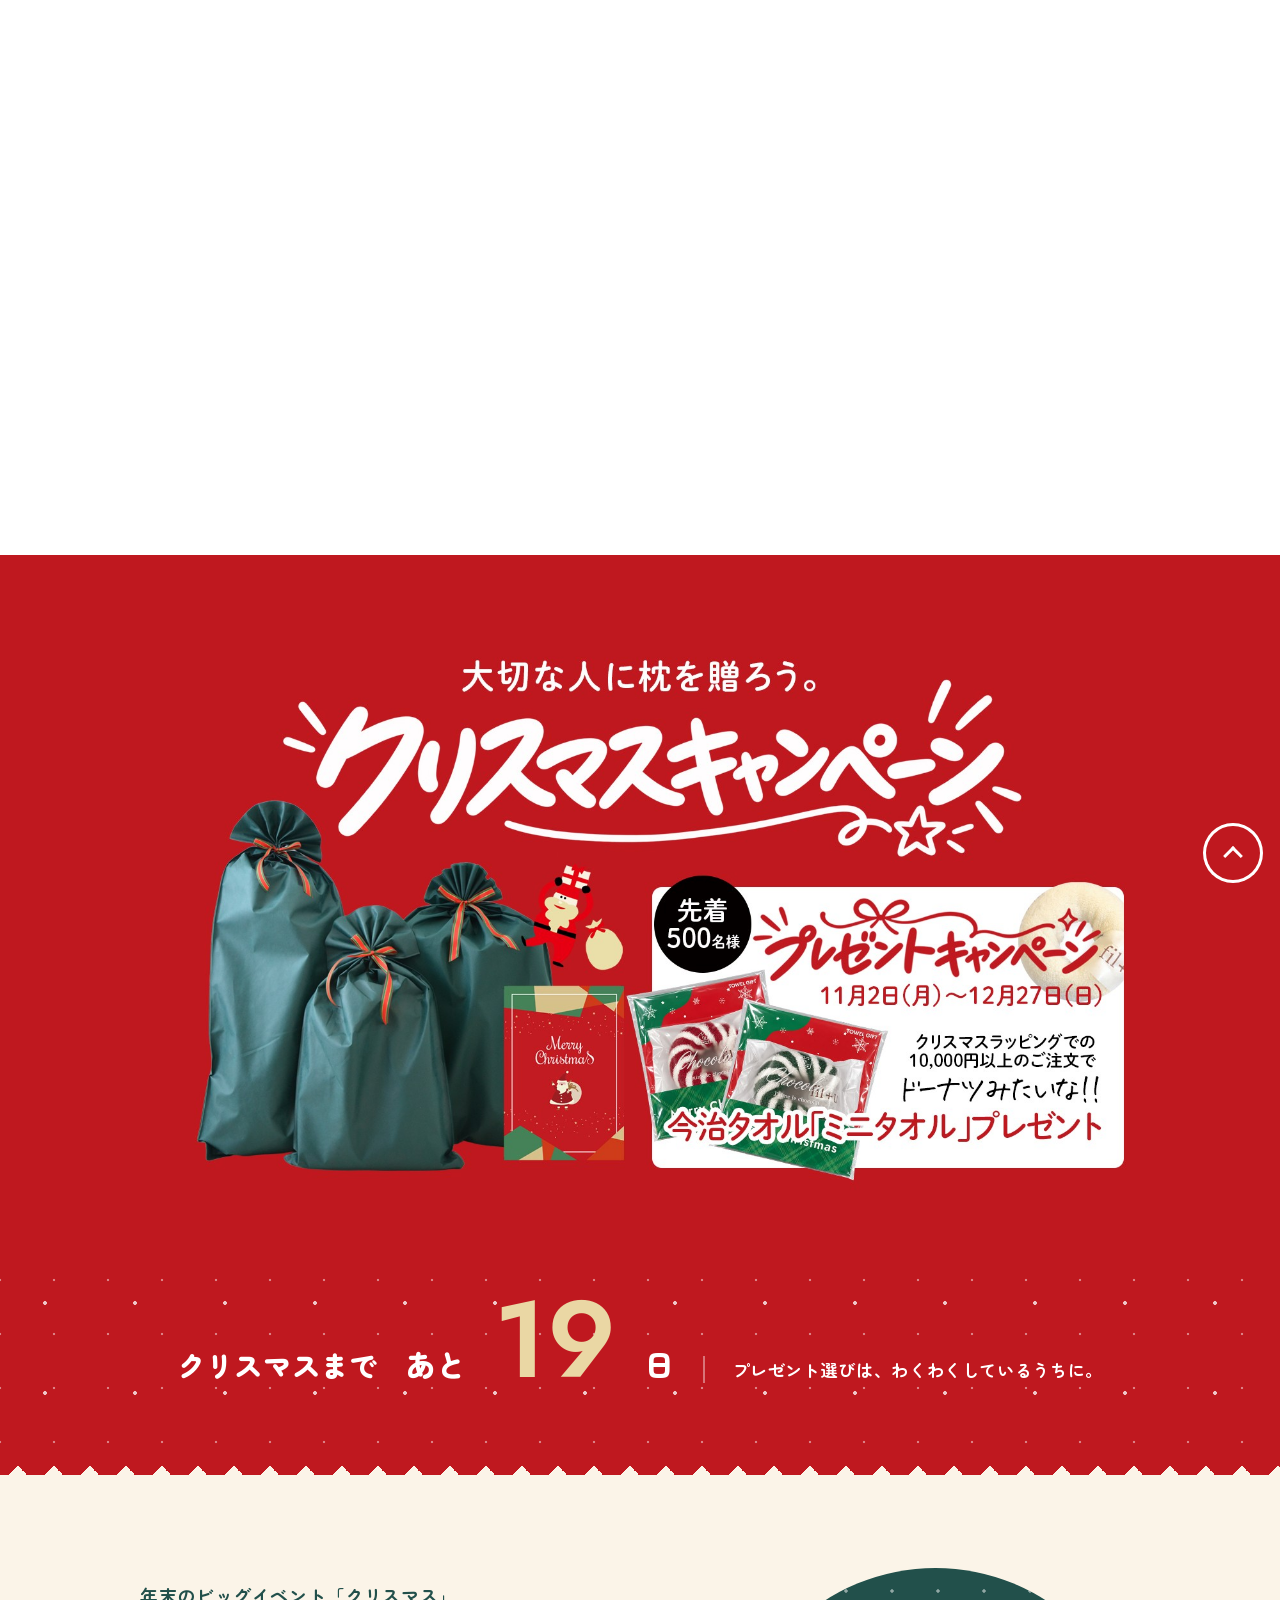
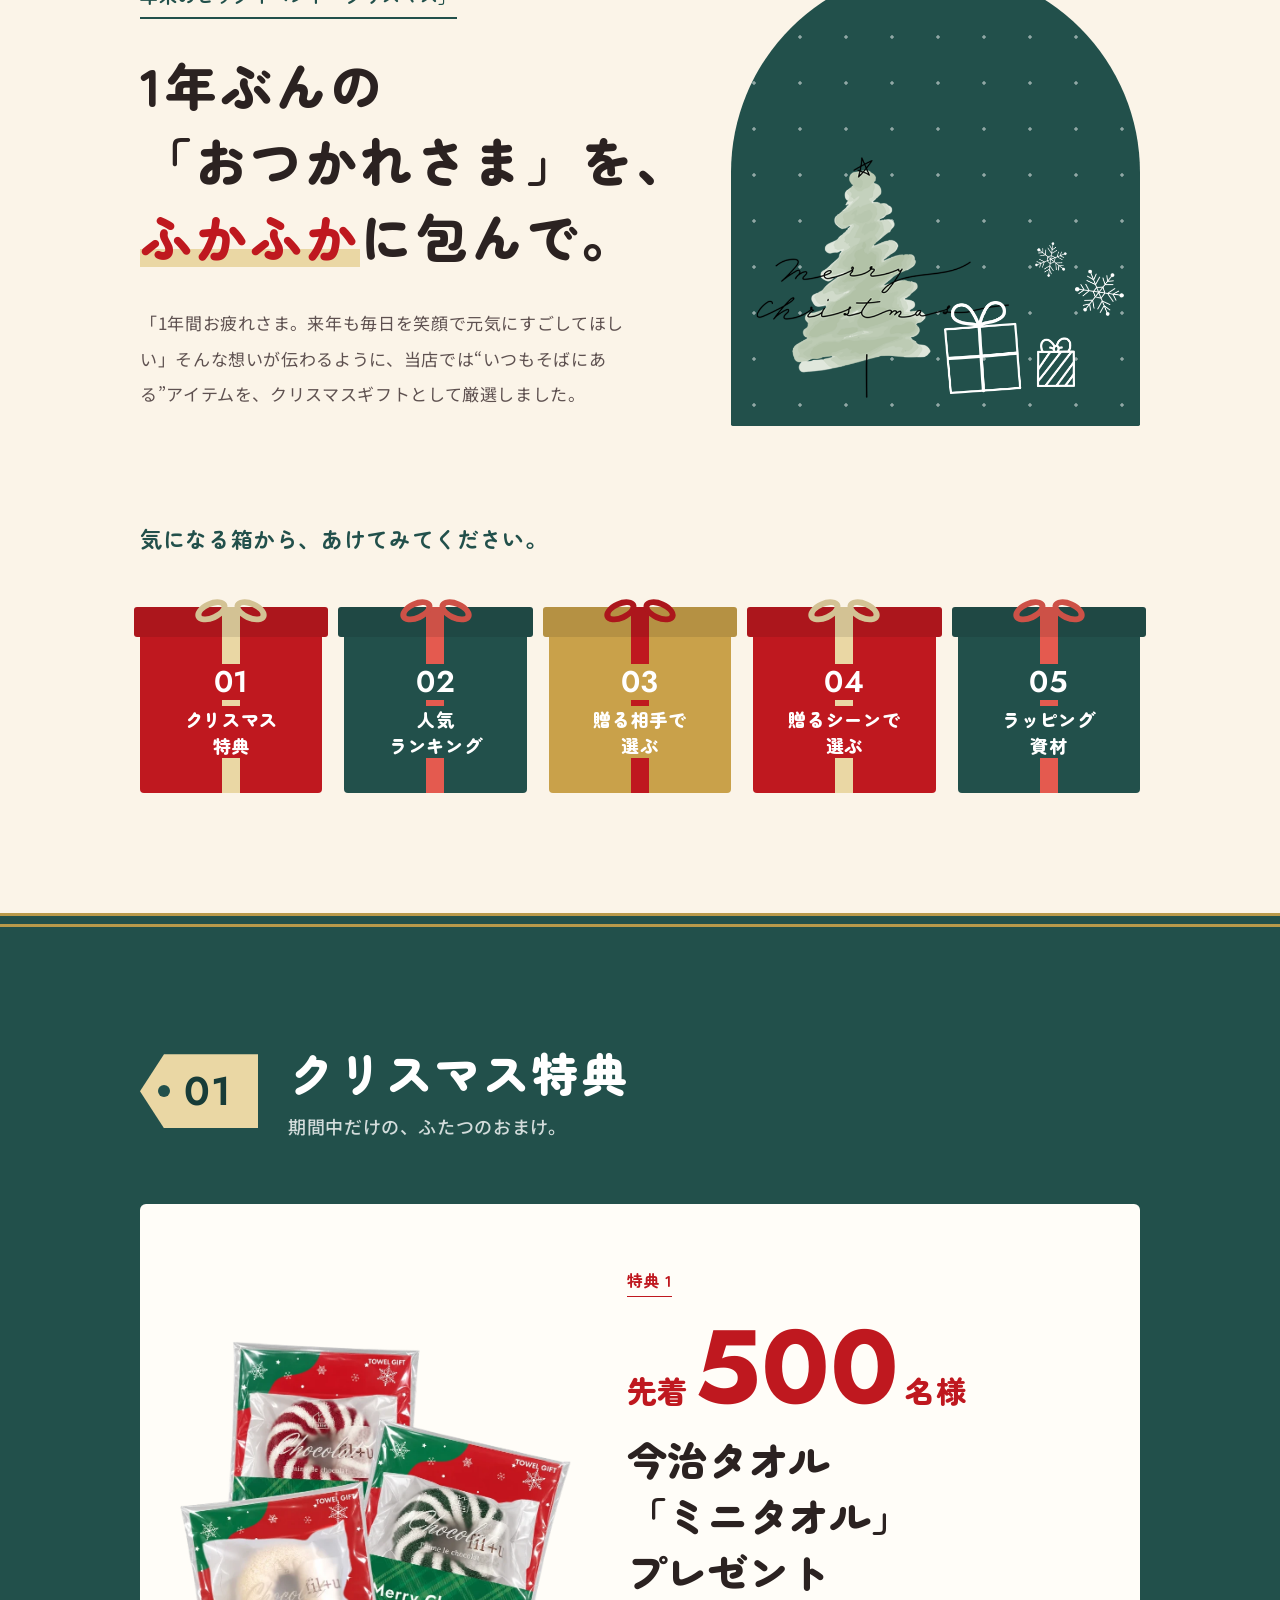
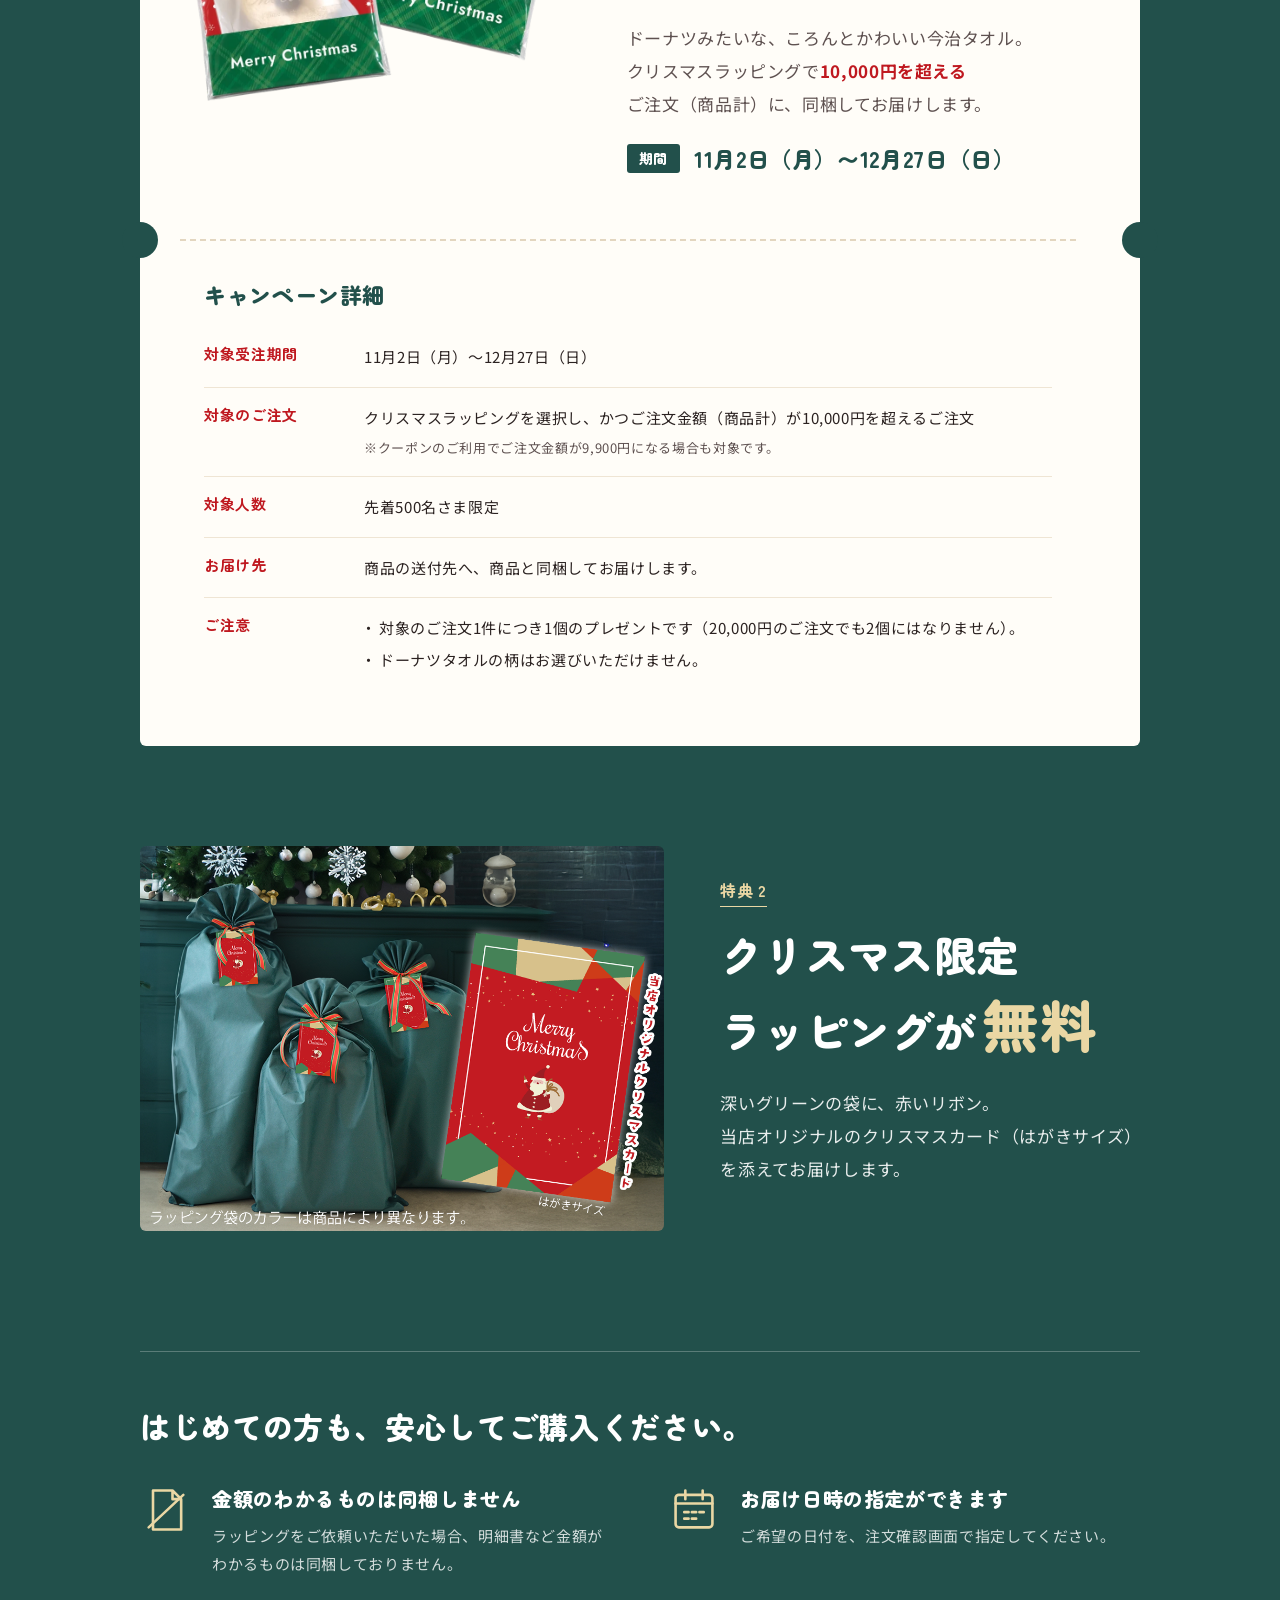
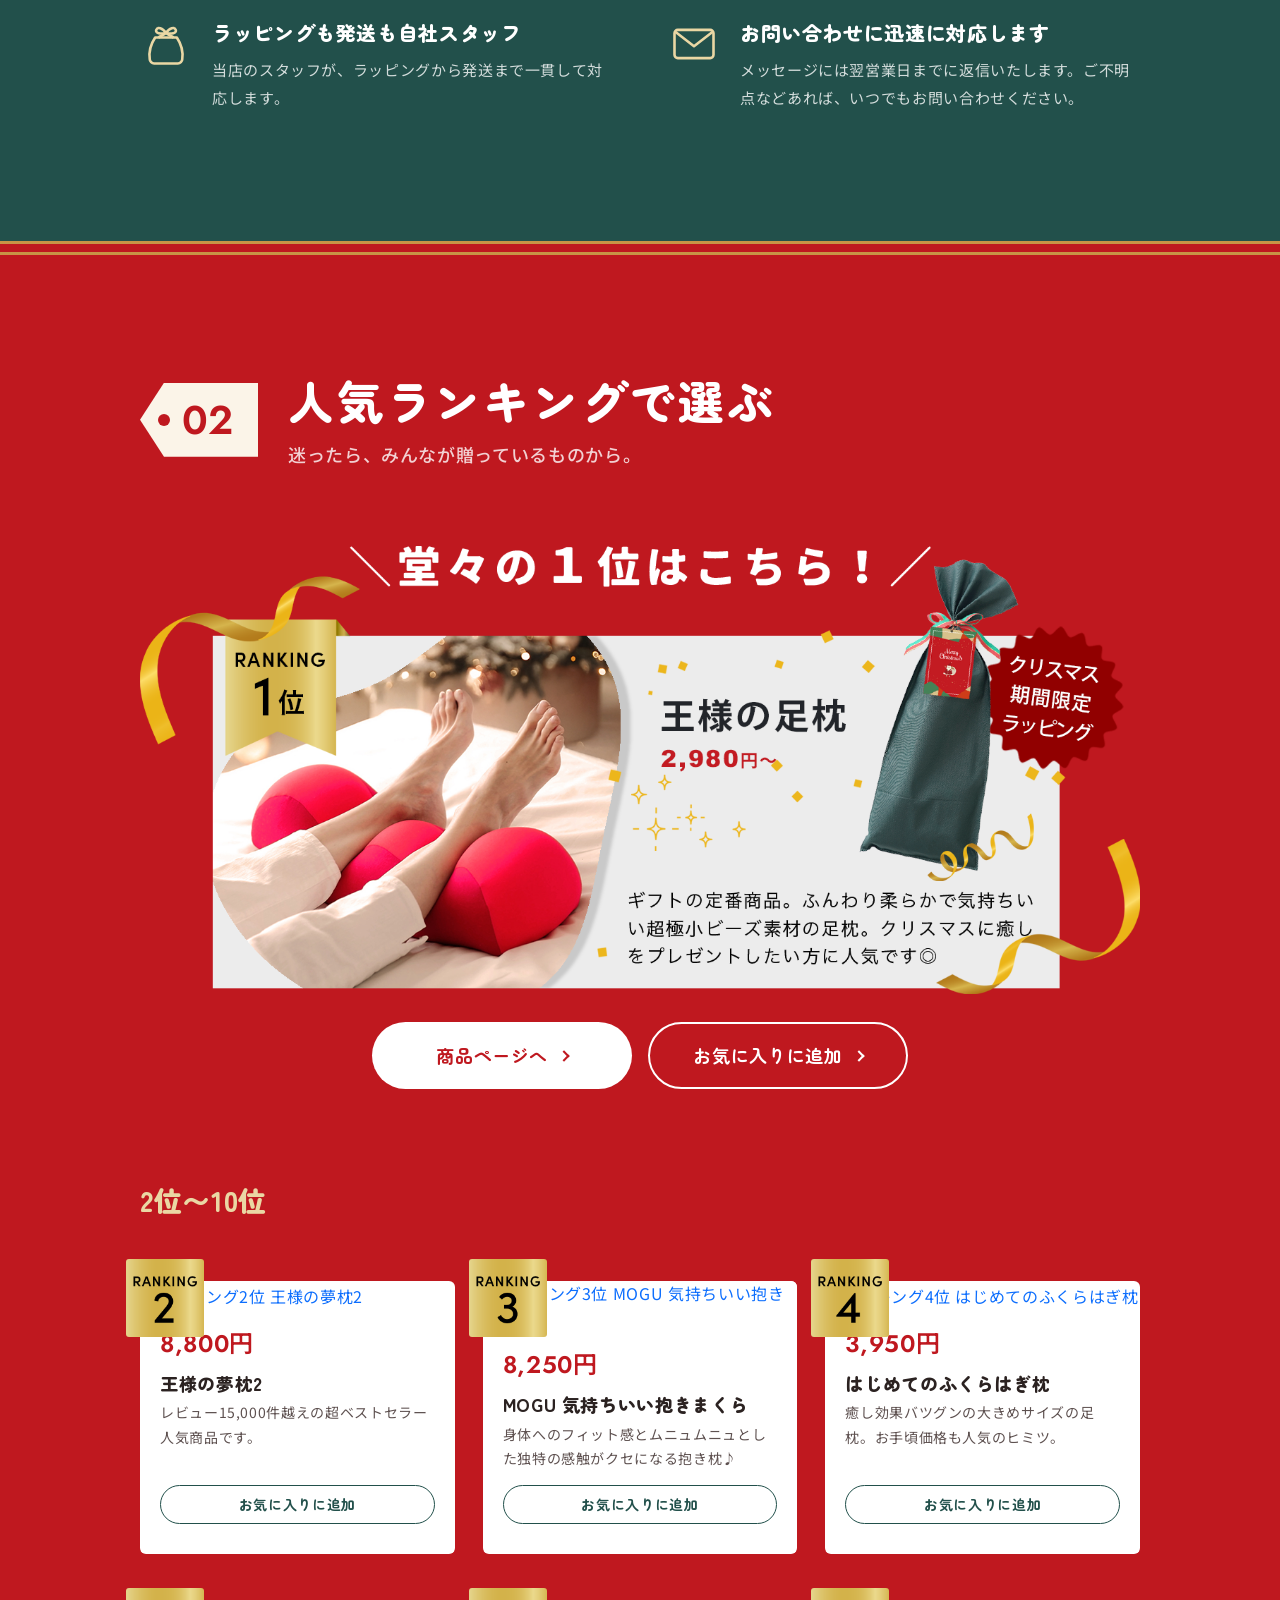
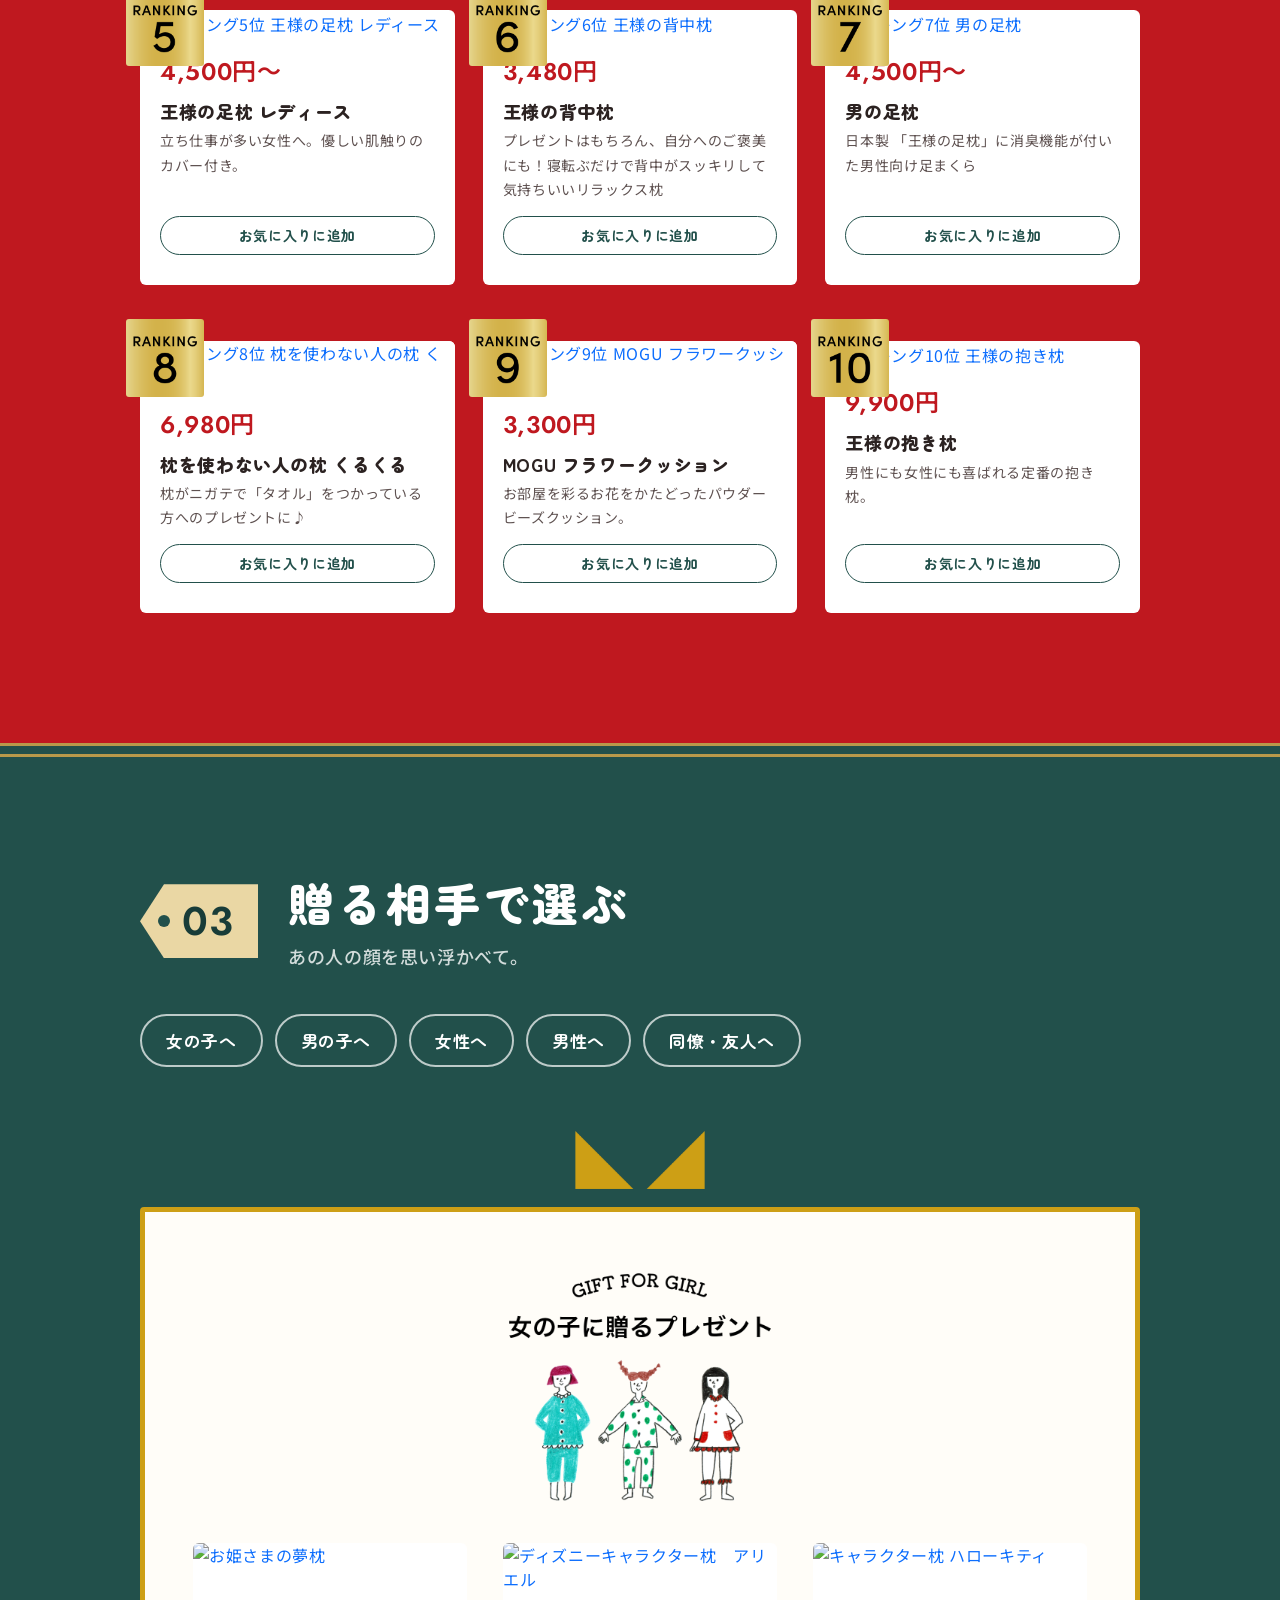
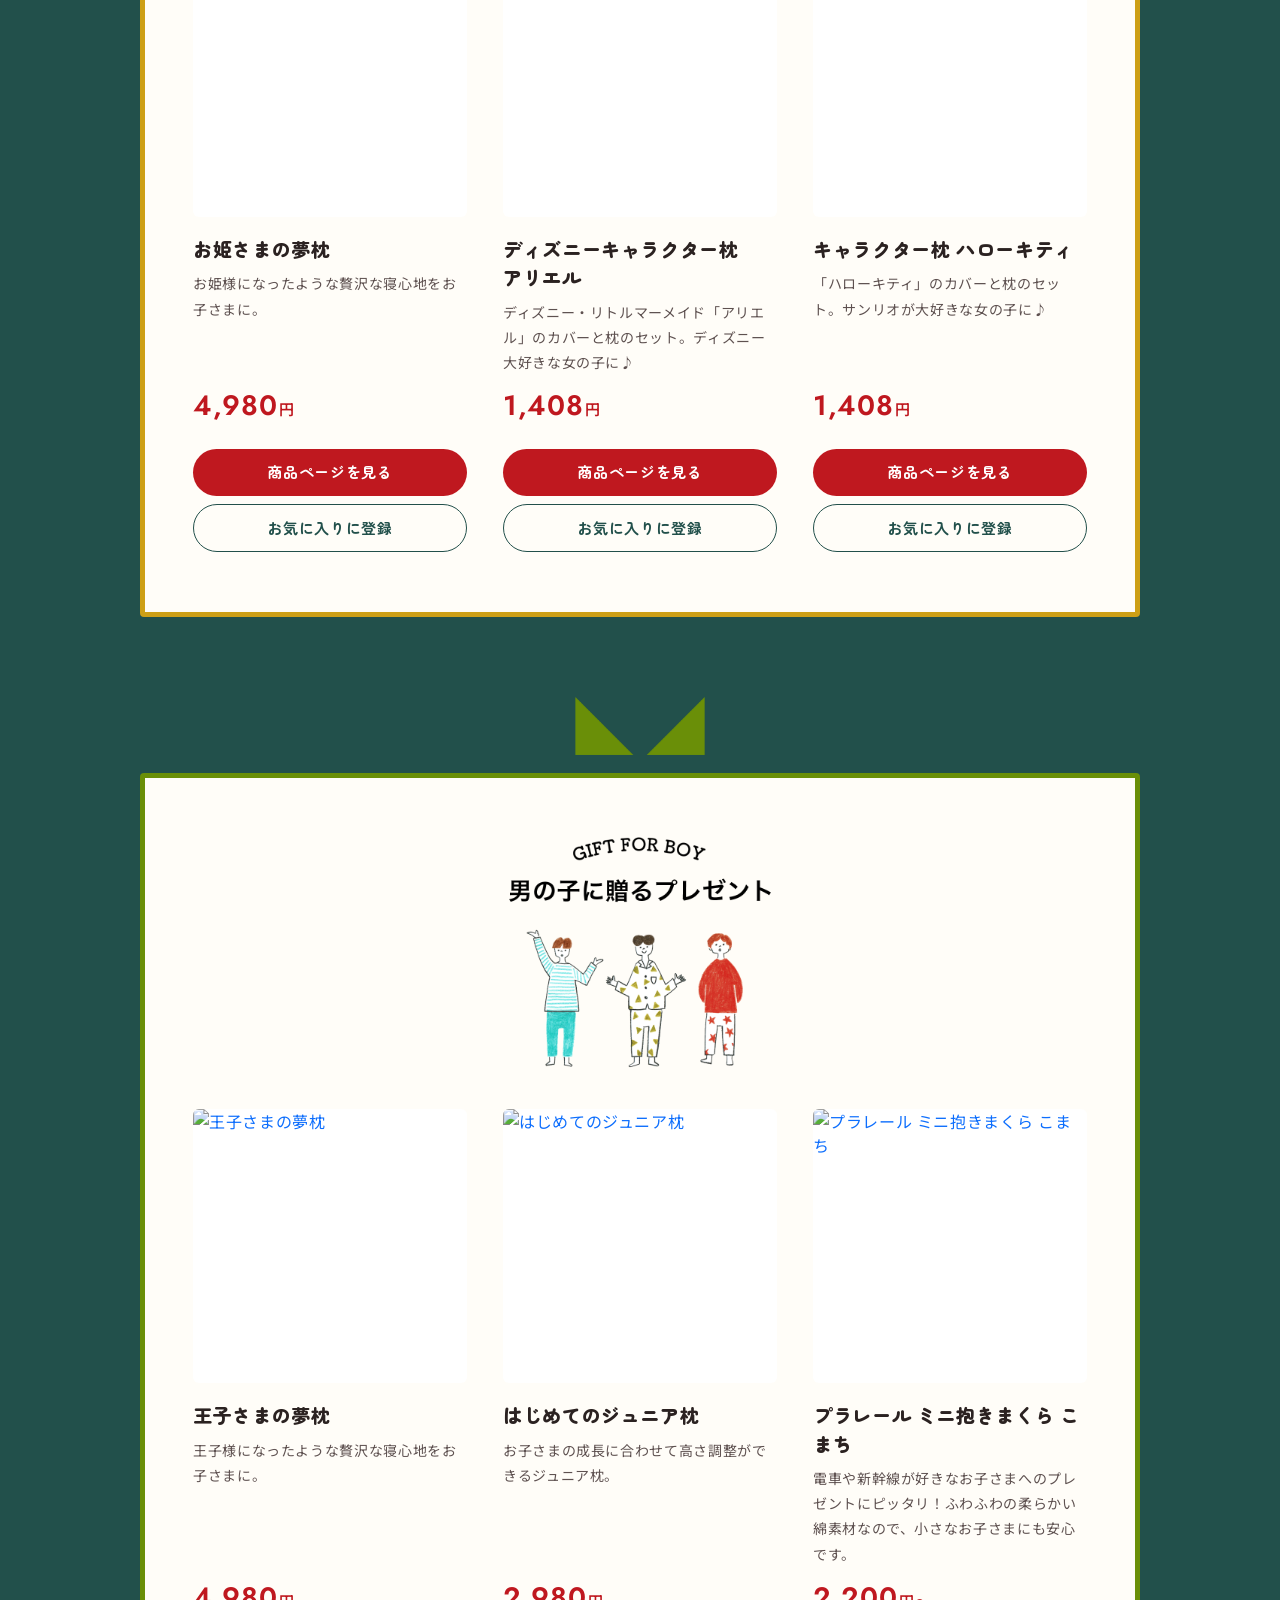
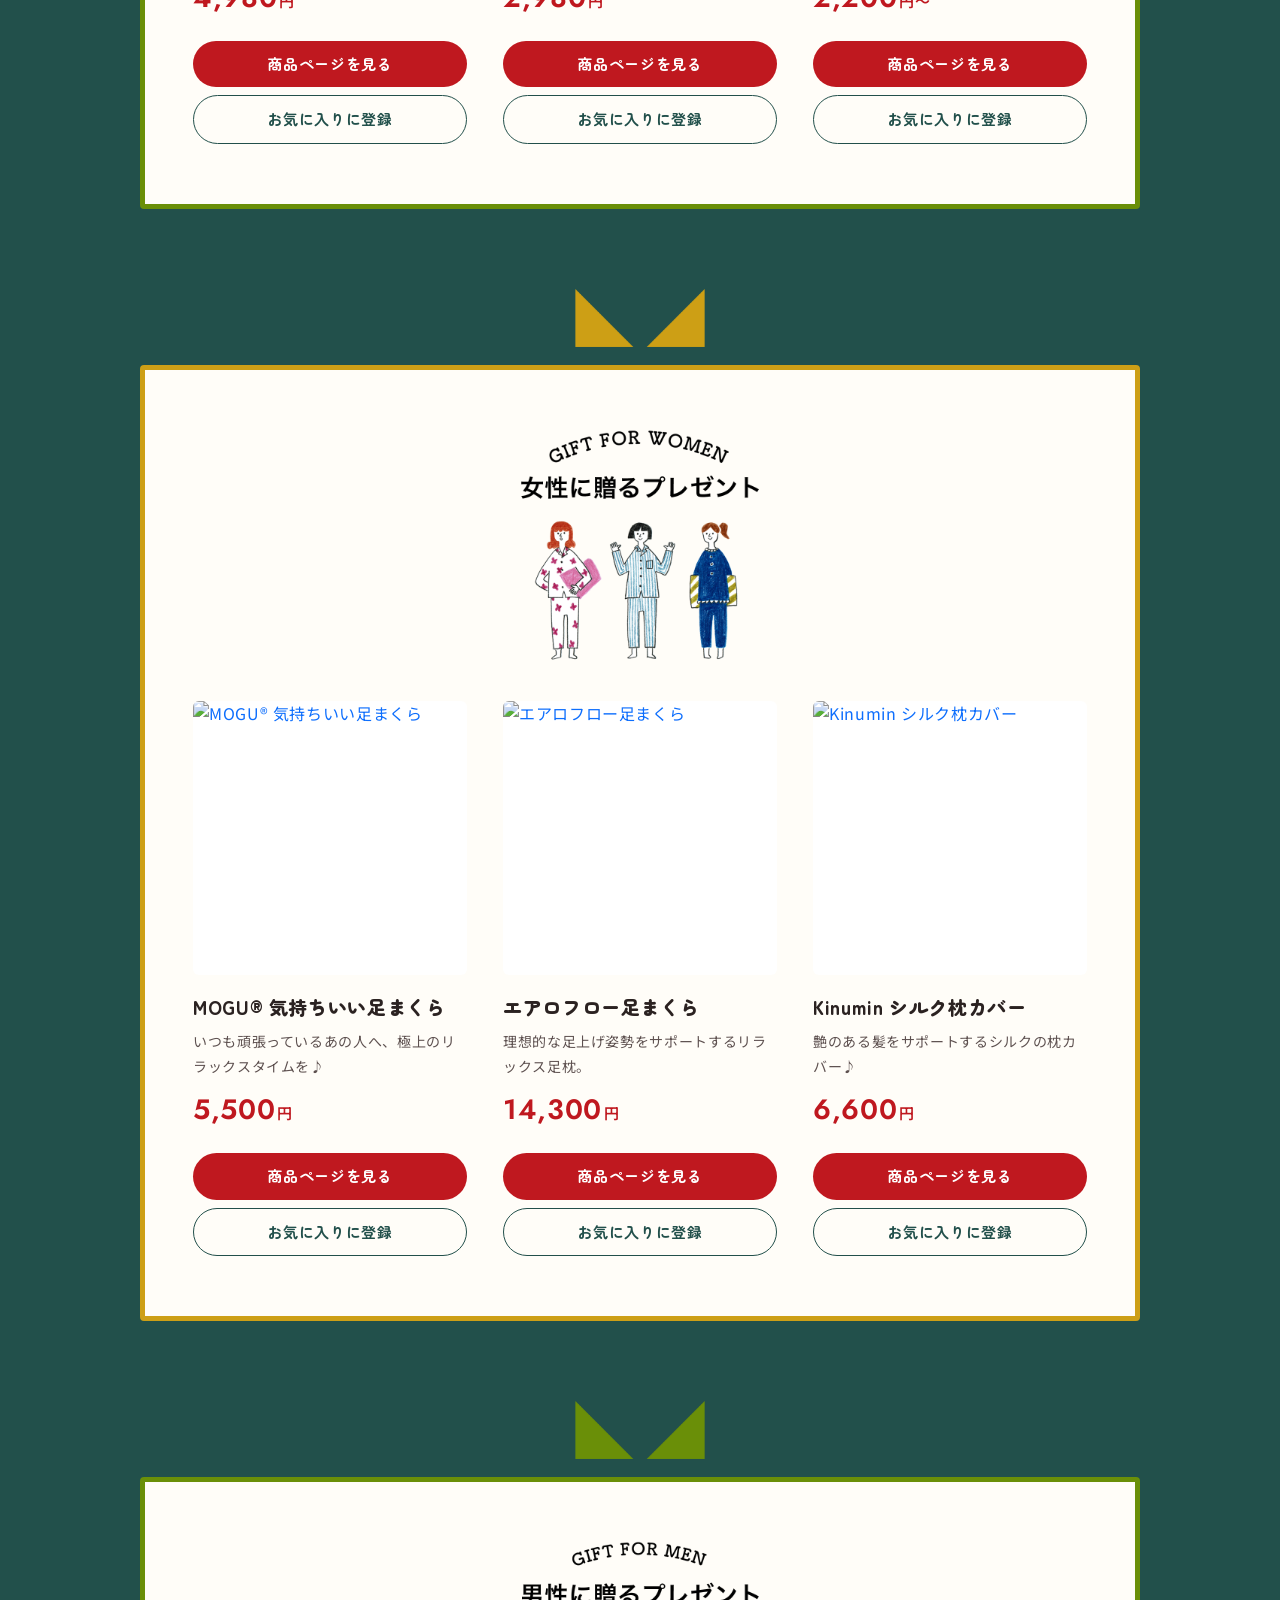
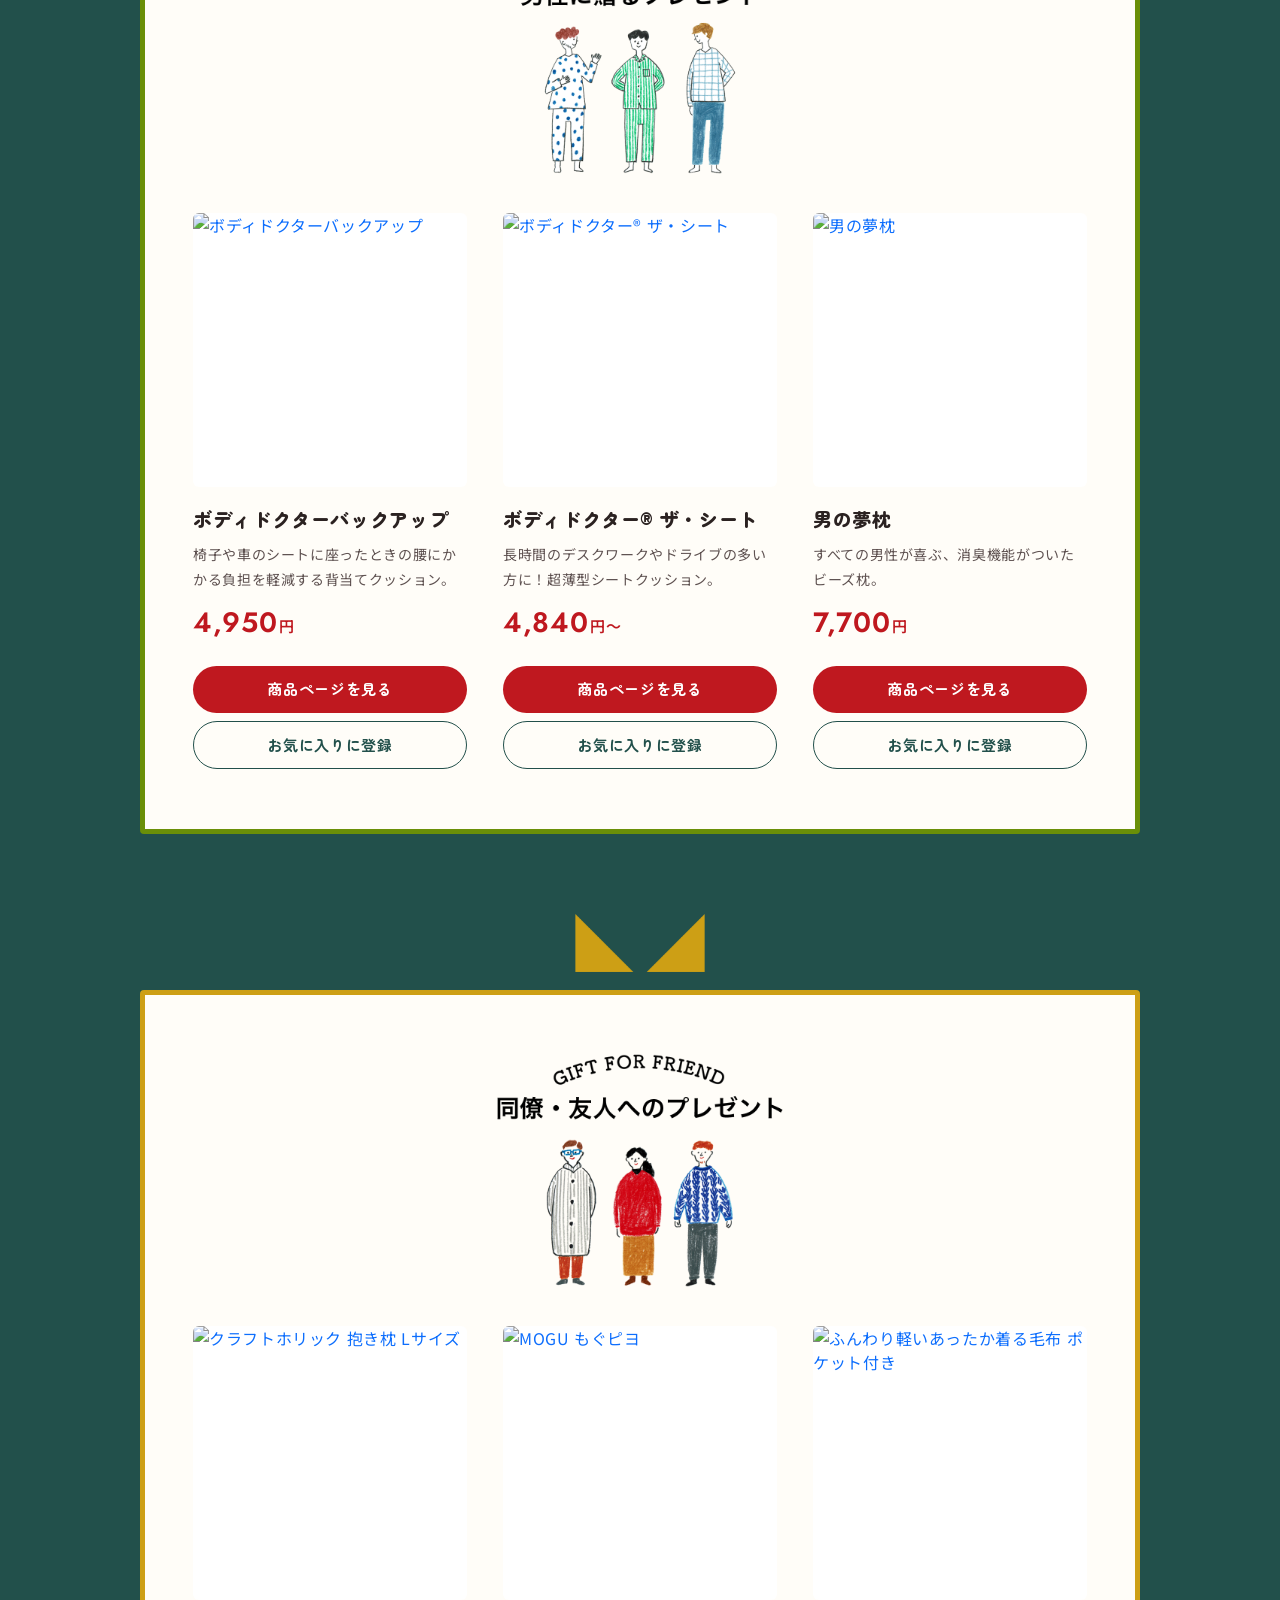
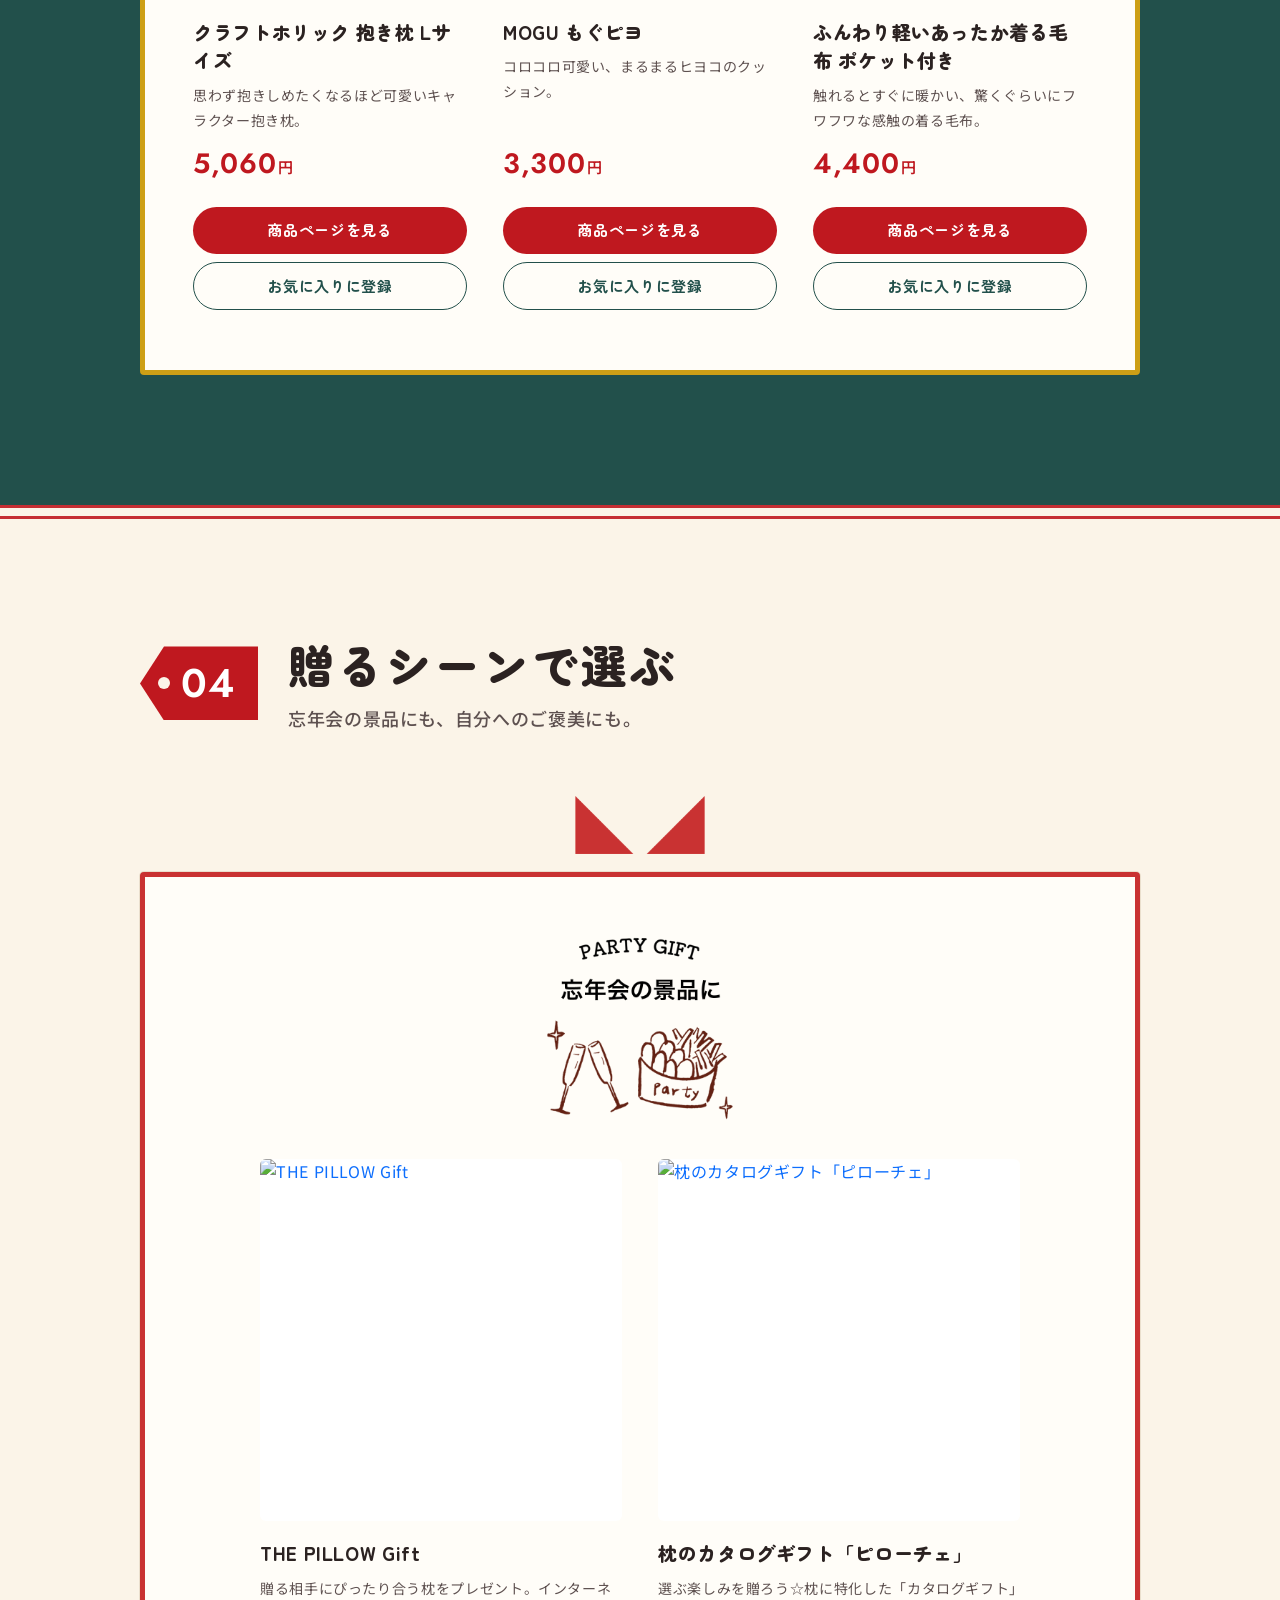
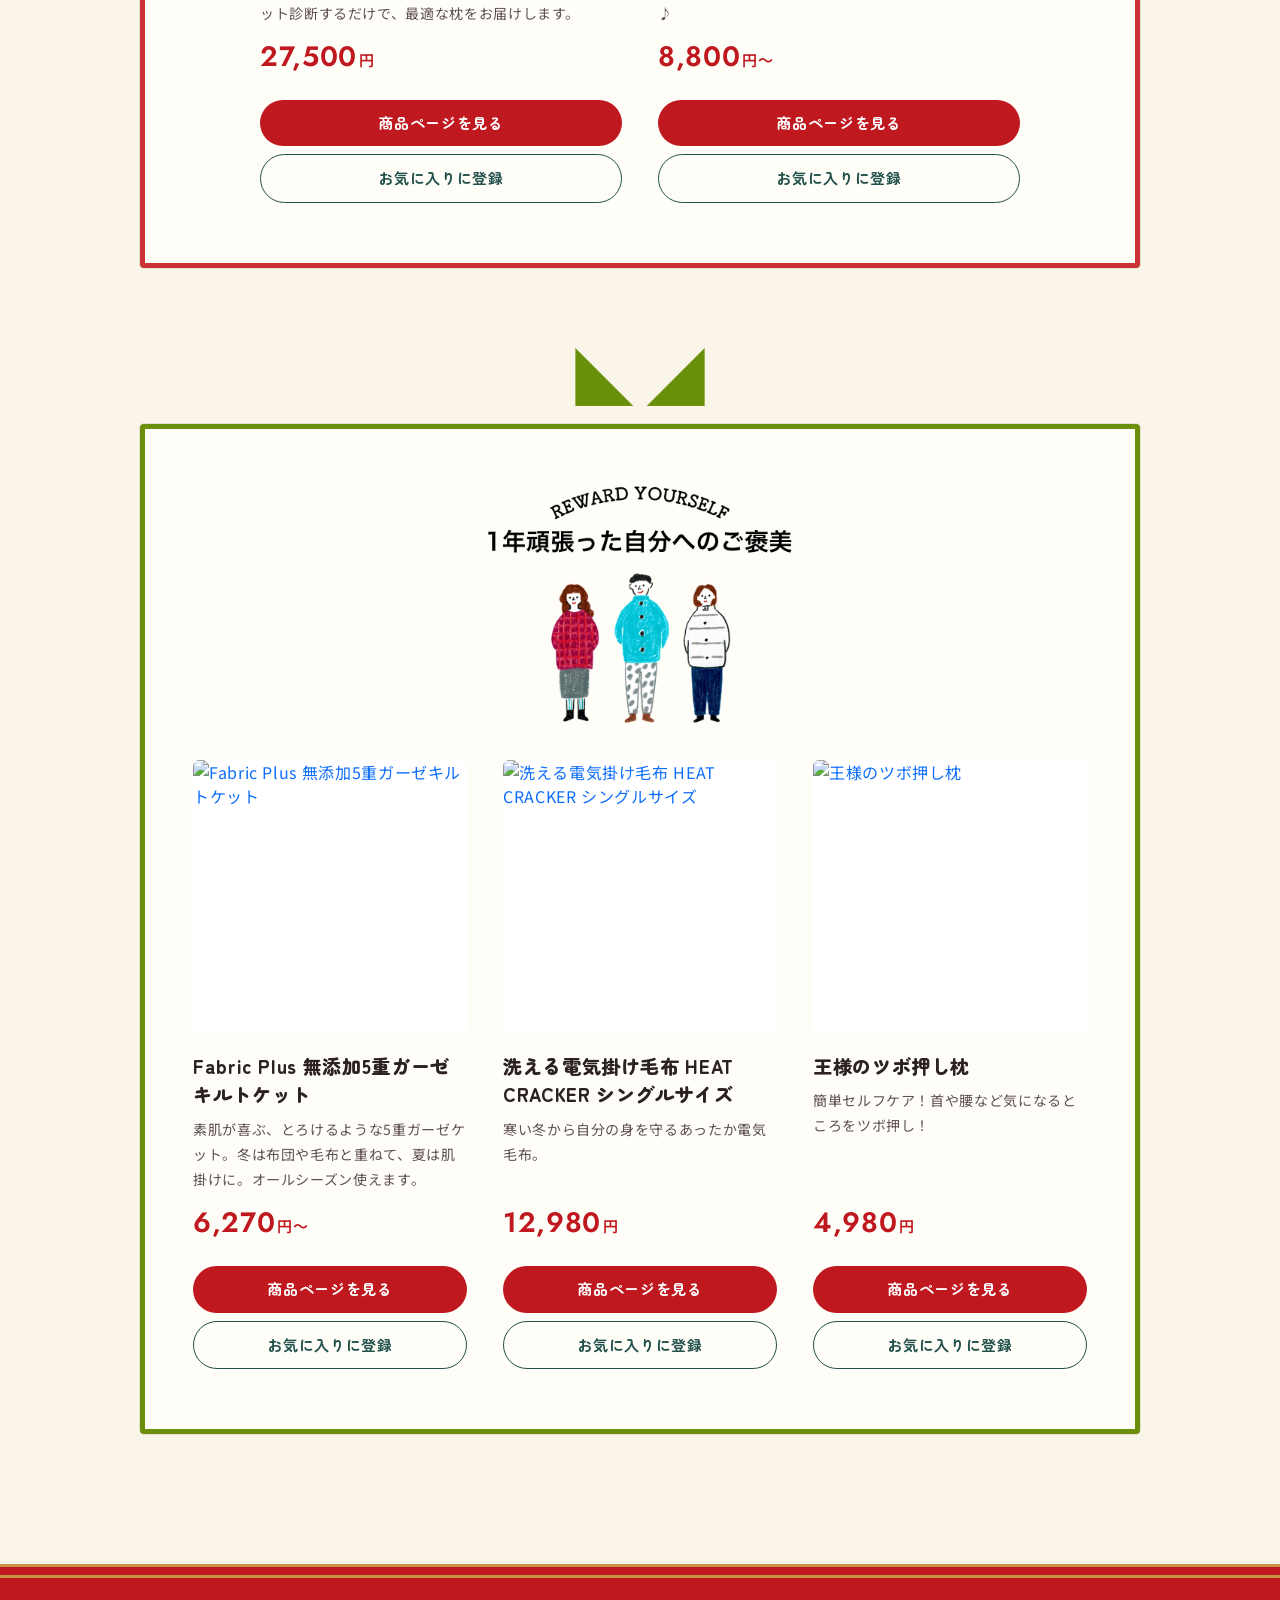
==== commit d3f7aaa8: "feat: リボンをブロック上で揺らす・看板に雪とキラキラ・ミニタオル写真とキャンペーン詳細を追加 Co-Authored-By: Claude Opus 5.5 <noreply@anthropic" ====
--- a/index.html
+++ b/index.html
@@ -94,6 +94,8 @@
 
 <!-- ＝＝＝＝＝＝＝　▼ 看板 ▼ ＝＝＝＝＝＝＝　-->
 <section class="xm-fv">
+<div class="xm-fv__stage">
+<div class="xm-sparkle js-sparkle" aria-hidden="true"></div>
 <!-- PC -->
 <div class="d-none d-md-block">
 <a href="https://www.rakuten.co.jp/oyasumi/contents/makura/present/christmas/"><img src="img/christmas_kanban_pc.jpg" width="2000" height="1130" alt="大切な人に枕を贈ろう。クリスマスキャンペーン 先着500名様 今治タオル「ミニタオル」プレゼント 11月2日（月）〜12月27日（日）"/></a>
@@ -101,6 +103,7 @@
 <!-- スマホ -->
 <div class="d-block d-md-none">
 <a href="https://www.rakuten.co.jp/oyasumi/contents/makura/present/christmas/"><img src="img/christmas_kanban_sp.jpg" width="1000" height="1200" alt="大切な人に枕を贈ろう。クリスマスキャンペーン 先着500名様 今治タオル「ミニタオル」プレゼント 11月2日（月）〜12月27日（日）"/></a>
+</div>
 </div>
 
 <!-- カウントダウン（12/25までの日数を自動計算） -->
@@ -158,16 +161,29 @@
 
     <!-- 特典1：先着500名様 -->
     <article class="xm-gift1">
-      <div class="xm-gift1__visual" aria-hidden="true">
-        <span class="xm-donut xm-donut--red"></span>
-        <span class="xm-donut xm-donut--green"></span>
-      </div>
+      <figure class="xm-gift1__visual">
+        <picture>
+          <source srcset="img/towel_present.webp" type="image/webp">
+          <img src="img/towel_present.png" width="900" height="829" alt="今治タオルのドーナツ型ミニタオル（赤・緑・白）" loading="lazy">
+        </picture>
+      </figure>
       <div class="xm-gift1__text">
         <p class="xm-gift1__label">特典 1</p>
         <p class="xm-gift1__first">先着<b>500</b>名様</p>
         <h3 class="xm-gift1__title"><span>今治タオル</span><span>「ミニタオル」</span><span>プレゼント</span></h3>
-        <p class="xm-gift1__desc">ドーナツみたいな、ころんとかわいいミニタオル。<br class="d-none d-md-inline">クリスマスラッピングでの<strong>10,000円以上のご注文</strong><span class="xm-nowrap">でお付けします。</span></p>
+        <p class="xm-gift1__desc">ドーナツみたいな、ころんとかわいい今治タオル。<br>クリスマスラッピングで<strong>10,000円を超える</strong><br class="d-none d-md-inline">ご注文（商品計）に、<span class="xm-nowrap">同梱してお届けします。</span></p>
         <p class="xm-gift1__date"><span>期間</span>11月2日（月）〜12月27日（日）</p>
+      </div>
+
+      <div class="xm-gift1__detail">
+        <h4 class="xm-gift1__detail-title">キャンペーン詳細</h4>
+        <dl>
+          <div><dt>対象受注期間</dt><dd>11月2日（月）〜12月27日（日）</dd></div>
+          <div><dt>対象のご注文</dt><dd>クリスマスラッピングを選択し、かつご注文金額（商品計）が10,000円を超えるご注文<small>※クーポンのご利用でご注文金額が9,900円になる場合も対象です。</small></dd></div>
+          <div><dt>対象人数</dt><dd>先着500名さま限定</dd></div>
+          <div><dt>お届け先</dt><dd>商品の送付先へ、商品と同梱してお届けします。</dd></div>
+          <div><dt>ご注意</dt><dd><ul><li>対象のご注文1件につき1個のプレゼントです（20,000円のご注文でも2個にはなりません）。</li><li>ドーナツタオルの柄はお選びいただけません。</li></ul></dd></div>
+        </dl>
       </div>
     </article>
 
@@ -270,8 +286,8 @@
 
     <!-- 女の子に贈るプレゼント -->
     <a class="anchor" id="for-girl"></a>
+    <img src="img/gold_ribon.png" class="xm-ribbon js-reveal" alt="">
     <div class="xm-panel xm-panel--gold">
-      <img src="img/gold_ribon.png" class="xm-panel__ribbon" alt="">
       <img src="img/girl_illustration.png" class="xm-panel__head" alt="女の子に贈るプレゼント" loading="lazy">
       <!-- ＊＊＊＊女の子に贈るプレゼント読み込み＊＊＊＊ -->
       <div id="girl-item" class="xm-items"></div>
@@ -279,8 +295,8 @@
 
     <!-- 男の子に贈るプレゼント -->
     <a class="anchor" id="for-boy"></a>
+    <img src="img/green_ribon.png" class="xm-ribbon js-reveal" alt="">
     <div class="xm-panel xm-panel--green">
-      <img src="img/green_ribon.png" class="xm-panel__ribbon" alt="">
       <img src="img/boy_illustration.png" class="xm-panel__head" alt="男の子に贈るプレゼント" loading="lazy">
       <!-- ＊＊＊＊男の子に贈るプレゼント読み込み＊＊＊＊ -->
       <div id="boy-item" class="xm-items"></div>
@@ -288,8 +304,8 @@
 
     <!-- 女性に贈るプレゼント -->
     <a class="anchor" id="for-women"></a>
+    <img src="img/gold_ribon.png" class="xm-ribbon js-reveal" alt="">
     <div class="xm-panel xm-panel--gold">
-      <img src="img/gold_ribon.png" class="xm-panel__ribbon" alt="">
       <img src="img/women_illustration.png" class="xm-panel__head" alt="女性に贈るプレゼント" loading="lazy">
       <!-- ＊＊＊＊女性に贈るプレゼント読み込み＊＊＊＊ -->
       <div id="ladys-item" class="xm-items"></div>
@@ -297,8 +313,8 @@
 
     <!-- 男性に贈るプレゼント -->
     <a class="anchor" id="for-men"></a>
+    <img src="img/green_ribon.png" class="xm-ribbon js-reveal" alt="">
     <div class="xm-panel xm-panel--green">
-      <img src="img/green_ribon.png" class="xm-panel__ribbon" alt="">
       <img src="img/men_illustration.png" class="xm-panel__head" alt="男性に贈るプレゼント" loading="lazy">
       <!-- ＊＊＊＊男性に贈るプレゼント読み込み＊＊＊＊ -->
       <div id="mens-item" class="xm-items"></div>
@@ -306,8 +322,8 @@
 
     <!-- 同僚・友人へのプレゼント -->
     <a class="anchor" id="for-friend"></a>
+    <img src="img/gold_ribon.png" class="xm-ribbon js-reveal" alt="">
     <div class="xm-panel xm-panel--gold">
-      <img src="img/gold_ribon.png" class="xm-panel__ribbon" alt="">
       <img src="img/friend_illustration.png" class="xm-panel__head" alt="同僚・友人へのプレゼント" loading="lazy">
       <!-- ＊＊＊＊同僚・友人へのプレゼント読み込み＊＊＊＊ -->
       <div id="friend-item" class="xm-items"></div>
@@ -330,16 +346,16 @@
     </header>
 
     <!-- 忘年会の景品に -->
+    <img src="img/red_ribon.png" class="xm-ribbon js-reveal" alt="">
     <div class="xm-panel xm-panel--red">
-      <img src="img/red_ribon.png" class="xm-panel__ribbon" alt="">
       <img src="img/party_illustration.png" class="xm-panel__head xm-panel__head--wide" alt="忘年会の景品に" loading="lazy">
       <!-- ＊＊＊＊忘年会の景品読み込み＊＊＊＊ -->
       <div id="partygift-item" class="xm-items xm-items--two"></div>
     </div>
 
     <!-- 自分へのご褒美 -->
+    <img src="img/green_ribon.png" class="xm-ribbon js-reveal" alt="">
     <div class="xm-panel xm-panel--green">
-      <img src="img/green_ribon.png" class="xm-panel__ribbon" alt="">
       <img src="img/reward_illustration.png" class="xm-panel__head" alt="1年頑張った自分へのご褒美" loading="lazy">
       <!-- ＊＊＊＊自分へのご褒美読み込み＊＊＊＊ -->
       <div id="myself-item" class="xm-items"></div>
@@ -361,8 +377,8 @@
       </div>
     </header>
 
+    <img src="img/gold_ribon.png" class="xm-ribbon js-reveal" alt="">
     <div class="xm-panel xm-panel--gold">
-      <img src="img/gold_ribon.png" class="xm-panel__ribbon" alt="">
       <img src="img/wrapping_illustration.png" class="xm-panel__head" alt="ラッピング資材" loading="lazy">
       <!-- ＊＊＊＊ラッピング読み込み＊＊＊＊ -->
       <div id="wrapping" class="xm-items xm-items--two"></div>
@@ -437,6 +453,44 @@
 </script>
 
 <script>
+// 看板の上に雪の結晶とキラキラ
+(function () {
+  var stage = document.querySelector('.js-sparkle');
+  if (!stage) { return; }
+  var FLAKE = '<svg viewBox="0 0 40 40"><g stroke="currentColor" stroke-width="2.8" stroke-linecap="round" fill="none"><path d="M20 3v34M5.3 11.5l29.4 17M5.3 28.5l29.4-17"/><path d="M15 6l5 5 5-5M15 34l5-5 5 5M4.8 17.5l6.8 2.5-1.6 7M35.2 22.5l-6.8-2.5 1.6-7M10 13l1.6 7-6.8 2.5M30 27l-1.6-7 6.8-2.5"/></g></svg>';
+  var STAR = '<svg viewBox="0 0 40 40"><path d="M20 0c1.6 10.6 8.4 17.4 20 20-11.6 2.6-18.4 9.4-20 20-1.6-10.6-8.4-17.4-20-20C11.6 17.4 18.4 10.6 20 0z" fill="currentColor"/></svg>';
+  var isSP = window.innerWidth < 768;
+  var K = isSP ? .55 : 1;
+  var FLAKES = isSP ? 10 : 16, STARS = isSP ? 8 : 12;
+  function rand(min, max) { return min + Math.random() * (max - min); }
+  function add(cls, svg, style) {
+    var el = document.createElement('span');
+    el.className = cls;
+    el.innerHTML = svg;
+    for (var k in style) { el.style.setProperty(k, style[k]); }
+    stage.appendChild(el);
+  }
+  for (var i = 0; i < FLAKES; i++) {
+    add('xm-flake', FLAKE, {
+      left: rand(0, 100) + '%',
+      '--size': rand(18, 40) * K + 'px',
+      '--dur': rand(9, 16) + 's',
+      '--delay': -rand(0, 16) + 's',
+      '--sway': rand(-40, 40) + 'px',
+      '--alpha': rand(.75, 1).toFixed(2)
+    });
+  }
+  for (var j = 0; j < STARS; j++) {
+    add('xm-twinkle', STAR, {
+      left: rand(2, 98) + '%',
+      top: rand(4, 92) + '%',
+      '--size': rand(14, 30) * K + 'px',
+      '--dur': rand(2.2, 4) + 's',
+      '--delay': -rand(0, 4) + 's'
+    });
+  }
+})();
+
 // クリスマスまでのカウントダウン（日本時間）
 (function () {
   var DAY = 86400000;
--- a/css/xmas2026.css
+++ b/css/xmas2026.css
@@ -62,6 +62,46 @@
 .xm-fv { background: var(--red); }
 .xm-fv img { display: block; width: 100%; height: auto; }
 
+/* 看板の上の雪の結晶とキラキラ（クリックは看板へ通す） */
+.xm-fv__stage { position: relative; overflow: hidden; }
+.xm-sparkle {
+  position: absolute;
+  inset: 0;
+  z-index: 2;
+  pointer-events: none;
+}
+.xm-flake {
+  position: absolute;
+  top: -40px;
+  width: var(--size);
+  height: var(--size);
+  color: #fff;
+  opacity: 0;
+  animation: xm-fall var(--dur) linear var(--delay) infinite;
+}
+.xm-flake svg,
+.xm-twinkle svg { display: block; width: 100%; height: 100%; }
+@keyframes xm-fall {
+  0%   { transform: translate(0, 0) rotate(0); opacity: 0; }
+  10%  { opacity: var(--alpha); }
+  50%  { transform: translate(var(--sway), 55vw) rotate(180deg); }
+  85%  { opacity: var(--alpha); }
+  100% { transform: translate(0, 110vw) rotate(360deg); opacity: 0; }
+}
+.xm-twinkle {
+  position: absolute;
+  width: var(--size);
+  height: var(--size);
+  color: #fff4cf;
+  opacity: 0;
+  animation: xm-twinkle var(--dur) ease-in-out var(--delay) infinite;
+}
+@keyframes xm-twinkle {
+  0%, 100% { transform: scale(.2) rotate(0); opacity: 0; }
+  45%      { transform: scale(1) rotate(45deg); opacity: 1; }
+  60%      { transform: scale(.9) rotate(60deg); opacity: .9; }
+}
+
 .xm-count {
   position: relative;
   overflow: hidden;
@@ -414,44 +454,66 @@
   background: var(--paper);
   color: var(--ink);
   border-radius: 6px;
-  padding: 64px 64px 64px 40px;
+  --pl: 40px;
+  --pr: 64px;
+  padding: 64px var(--pr) 56px var(--pl);
   margin-bottom: 40px;
   position: relative;
 }
 /* チケットの切り込み */
-.xm-gift1::before,
-.xm-gift1::after {
+.xm-gift1__detail::before,
+.xm-gift1__detail::after {
   content: "";
   position: absolute;
-  top: 50%;
+  top: -19px;
   width: 36px; height: 36px;
-  margin-top: -18px;
   border-radius: 50%;
   background: var(--green);
 }
-.xm-gift1::before { left: -18px; }
-.xm-gift1::after  { right: -18px; }
+.xm-gift1__detail::before { left: calc(-1 * var(--pl) - 18px); }
+.xm-gift1__detail::after  { right: calc(-1 * var(--pr) - 18px); }
 .xm-gift1 .xm-gift1__label { color: var(--red); border-color: var(--red); }
 
-.xm-gift1__visual {
-  position: relative;
-  aspect-ratio: 1 / .82;
-}
+.xm-gift1__visual { margin: 0; }
+.xm-gift1__visual img { display: block; width: 100%; height: auto; }
+
+/* キャンペーン詳細（チケットの半券部分） */
+.xm-gift1__detail {
+  position: relative;
+  grid-column: 1 / -1;
+  margin-top: 8px;
+  padding: 40px 24px 0;
+  border-top: 2px dashed #e3d6c0;
+}
+.xm-gift1__detail-title {
+  font-family: var(--maru);
+  font-weight: 900;
+  font-size: 22px;
+  color: var(--green);
+  margin: 0 0 20px;
+}
+.xm-gift1__detail dl { margin: 0; }
+.xm-gift1__detail dl > div {
+  display: grid;
+  grid-template-columns: 9em 1fr;
+  gap: 16px;
+  padding: 16px 0;
+  border-bottom: 1px solid #efe5d4;
+}
+.xm-gift1__detail dl > div:last-child { border-bottom: 0; }
+.xm-gift1__detail dt {
+  font-family: var(--maru);
+  font-weight: 700;
+  font-size: 15px;
+  color: var(--red);
+}
+.xm-gift1__detail dd { margin: 0; font-size: 15px; line-height: 1.85; color: var(--ink); }
+.xm-gift1__detail dd small { display: block; margin-top: 4px; font-size: 13px; color: var(--ink-soft); }
+.xm-gift1__detail ul { margin: 0; padding: 0; list-style: none; }
+.xm-gift1__detail li { position: relative; padding-left: 1em; }
+.xm-gift1__detail li::before { content: "・"; position: absolute; left: -.2em; }
+.xm-gift1__detail li + li { margin-top: 4px; }
 /* 今治タオルの「ドーナツ」をCSSで */
-.xm-donut {
-  --s: #c8202a;
-  position: absolute;
-  width: 62%;
-  aspect-ratio: 1;
-  border-radius: 50%;
-  background:
-    radial-gradient(circle, var(--paper) 0 23%, transparent 24%),
-    radial-gradient(circle, rgba(60,20,20,.22) 23%, transparent 34%, transparent 56%, rgba(60,20,20,.2) 68%, rgba(60,20,20,.32) 71%),
-    repeating-conic-gradient(from 8deg, var(--s) 0 20deg, #fbf6ee 20deg 40deg);
-}
-.xm-donut--red   { left: 0; top: 0; animation: xm-roll 9s linear infinite; }
-.xm-donut--green { --s: #1f6b4f; right: 0; bottom: 0; animation: xm-roll 11s linear infinite reverse; }
-@keyframes xm-roll { to { transform: rotate(360deg); } }
 
 .xm-gift1__first {
   font-family: var(--maru);
@@ -650,25 +712,45 @@
 }
 .xm-who a:hover { background: #fff; color: var(--red); }
 
+/* 元ページと同じ「リボン → 枠付きブロック」。リボンは見えたら揺れる */
+.xm-ribbon {
+  display: block;
+  width: 130px;
+  margin: 80px auto 18px;
+  transform-origin: 50% 0;
+}
+.xm-who + .anchor + .xm-ribbon { margin-top: 0; }
+.xm-head + .xm-ribbon { margin-top: 0; }
+.xm-ribbon.js-reveal { opacity: 1; transform: none; transition: none; }
+.xm-ribbon.is-in {
+  animation:
+    xm-swing 1.2s ease both,
+    xm-sway 3.6s ease-in-out 1.2s infinite;
+}
+@keyframes xm-swing {
+  20%  { transform: rotate(15deg); }
+  40%  { transform: rotate(-10deg); }
+  60%  { transform: rotate(5deg); }
+  80%  { transform: rotate(-5deg); }
+  100% { transform: rotate(0); }
+}
+@keyframes xm-sway {
+  0%, 100% { transform: rotate(0); }
+  25%      { transform: rotate(4deg); }
+  75%      { transform: rotate(-4deg); }
+}
+
 .xm-panel {
-  --line: var(--gold);
+  --line: #cd9f16;
   position: relative;
   background: var(--paper);
   color: var(--ink);
-  border-radius: 6px;
+  border: 5px solid var(--line);
+  border-radius: 4px;
   padding: 56px 48px 56px;
-  margin-top: 70px;
-  border-top: 8px solid var(--line);
 }
 .xm-panel--green { --line: #6a8f08; }
-.xm-panel--red   { --line: var(--red); }
-.xm-panel__ribbon {
-  position: absolute;
-  top: -8px;
-  left: 50%;
-  width: 120px;
-  transform: translateX(-50%);
-}
+.xm-panel--red   { --line: #c93232; }
 .xm-panel__head {
   display: block;
   width: 42%;
@@ -840,7 +922,7 @@
   .xm-count__num span { font-size: 88px; }
   .xm-count__note { font-size: 15px; }
   .xm-head__title { font-size: 38px; }
-  .xm-gift1 { grid-template-columns: 1fr 1.4fr; gap: 32px; padding: 48px 40px 48px 32px; }
+  .xm-gift1 { --pl: 32px; --pr: 40px; grid-template-columns: 1fr 1.4fr; gap: 32px; padding: 48px 40px 48px 32px; }
   .xm-gift1__first b { font-size: 84px; }
   .xm-gift1__title { font-size: 32px; }
   .xm-gift2 { gap: 32px; }
@@ -900,8 +982,13 @@
 
   .xm-btn { min-width: 0; width: 100%; padding: 16px 20px; font-size: 16px; }
 
-  .xm-gift1 { grid-template-columns: 1fr; gap: 24px; padding: 40px 24px 36px; text-align: center; }
-  .xm-gift1__visual { width: 70%; margin: 0 auto; }
+  .xm-gift1 { --pl: 22px; --pr: 22px; grid-template-columns: 1fr; gap: 24px; padding: 40px 22px 30px; text-align: center; }
+  .xm-gift1__visual { width: 86%; margin: 0 auto; }
+  .xm-gift1__detail { padding: 28px 0 0; text-align: left; }
+  .xm-gift1__detail-title { font-size: 19px; text-align: center; }
+  .xm-gift1__detail dl > div { grid-template-columns: 1fr; gap: 4px; padding: 14px 0; }
+  .xm-gift1__detail dt { font-size: 14px; }
+  .xm-gift1__detail dd { font-size: 14px; }
   .xm-gift1__first { font-size: 22px; }
   .xm-gift1__first b { font-size: 80px; }
   .xm-gift1__title { font-size: 30px; }
@@ -938,8 +1025,8 @@
   .xm-who { margin: -8px 0 44px; gap: 8px; }
   .xm-who a { padding: 9px 16px; font-size: 14px; }
 
-  .xm-panel { padding: 40px 16px 28px; margin-top: 52px; }
-  .xm-panel__ribbon { width: 84px; }
+  .xm-ribbon { width: 88px; margin: 56px auto 12px; }
+  .xm-panel { padding: 32px 14px 24px; border-width: 3px; }
   .xm-panel__head, .xm-panel__head--wide { width: 92%; margin-bottom: 24px; }
 
   /* SPは「写真左・情報右」の横並びで、3商品をひと目で */
@@ -971,6 +1058,7 @@
 }
 
 @media (prefers-reduced-motion: reduce) {
-  .xm-count::before, .xm-donut { animation: none; }
+  .xm-count::before, .xm-ribbon.is-in { animation: none; }
+  .xm-sparkle { display: none; }
   .js-reveal { opacity: 1; transform: none; transition: none; }
 }
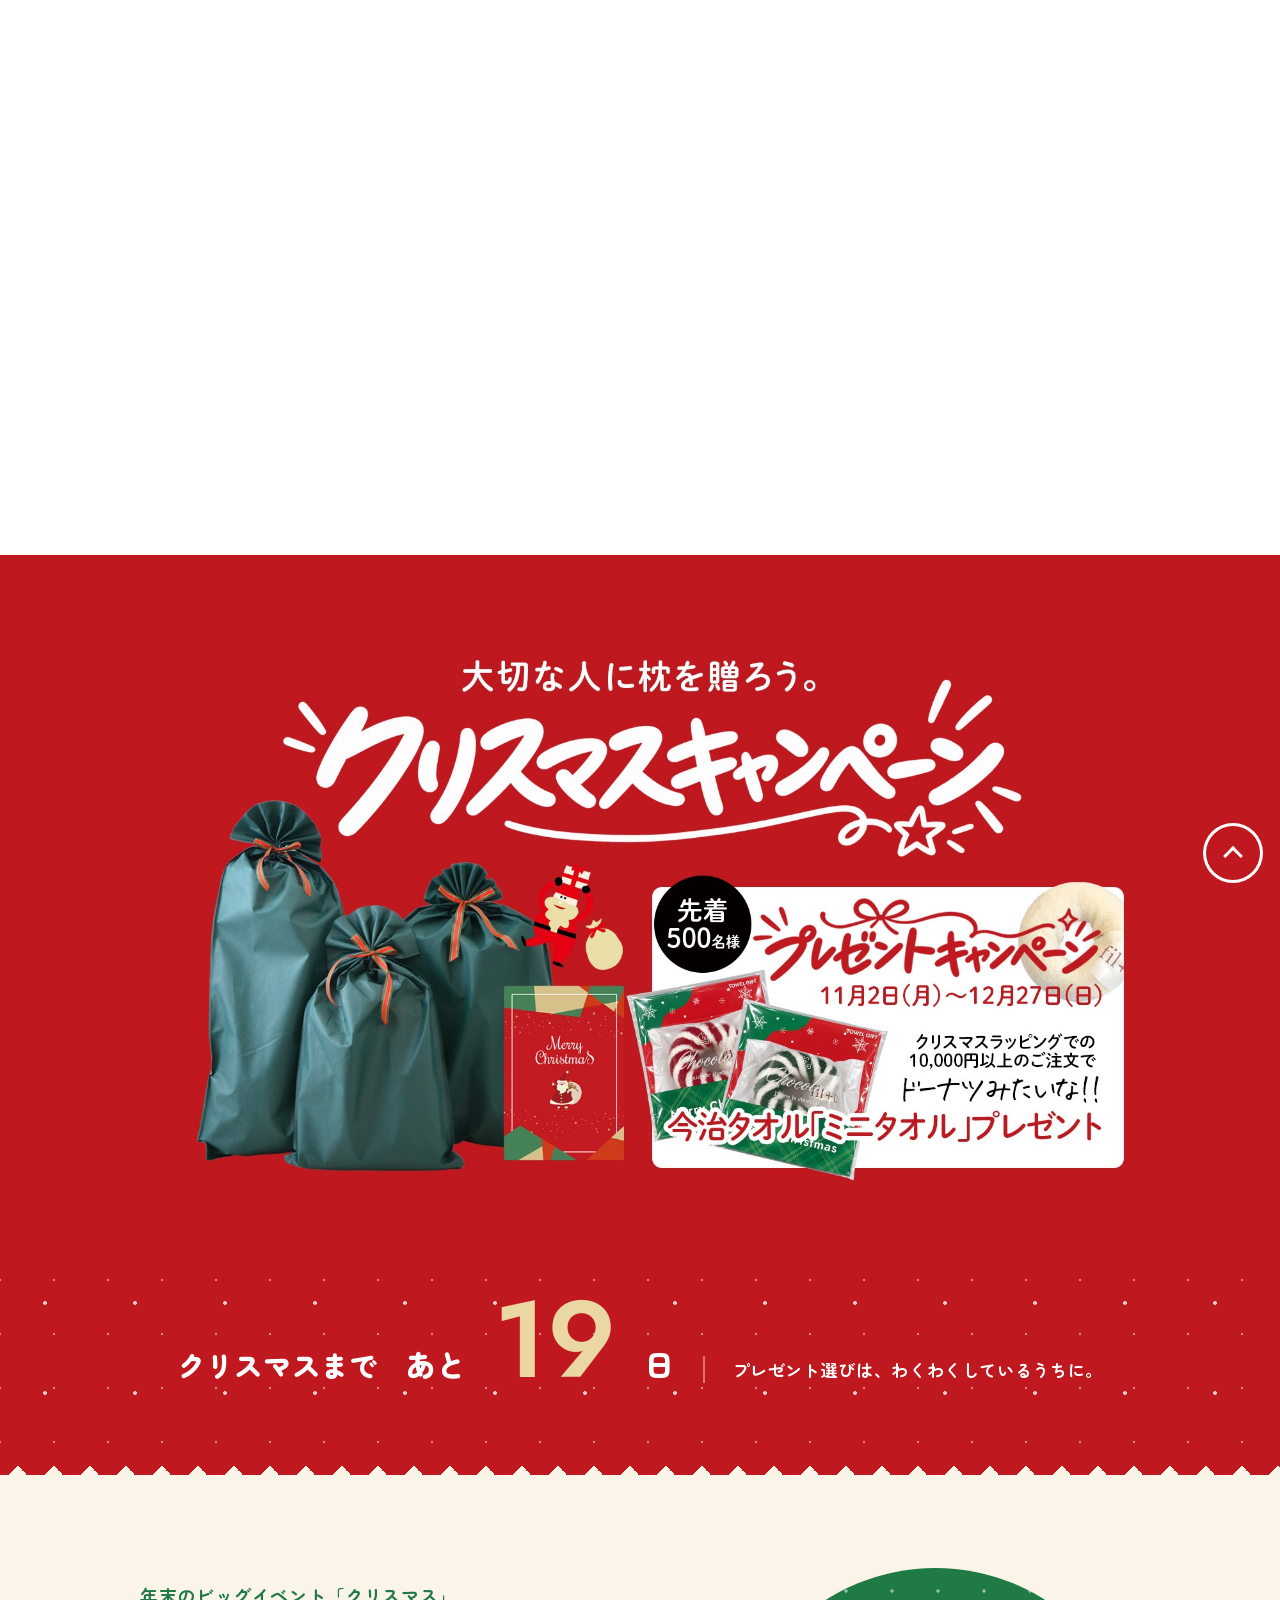
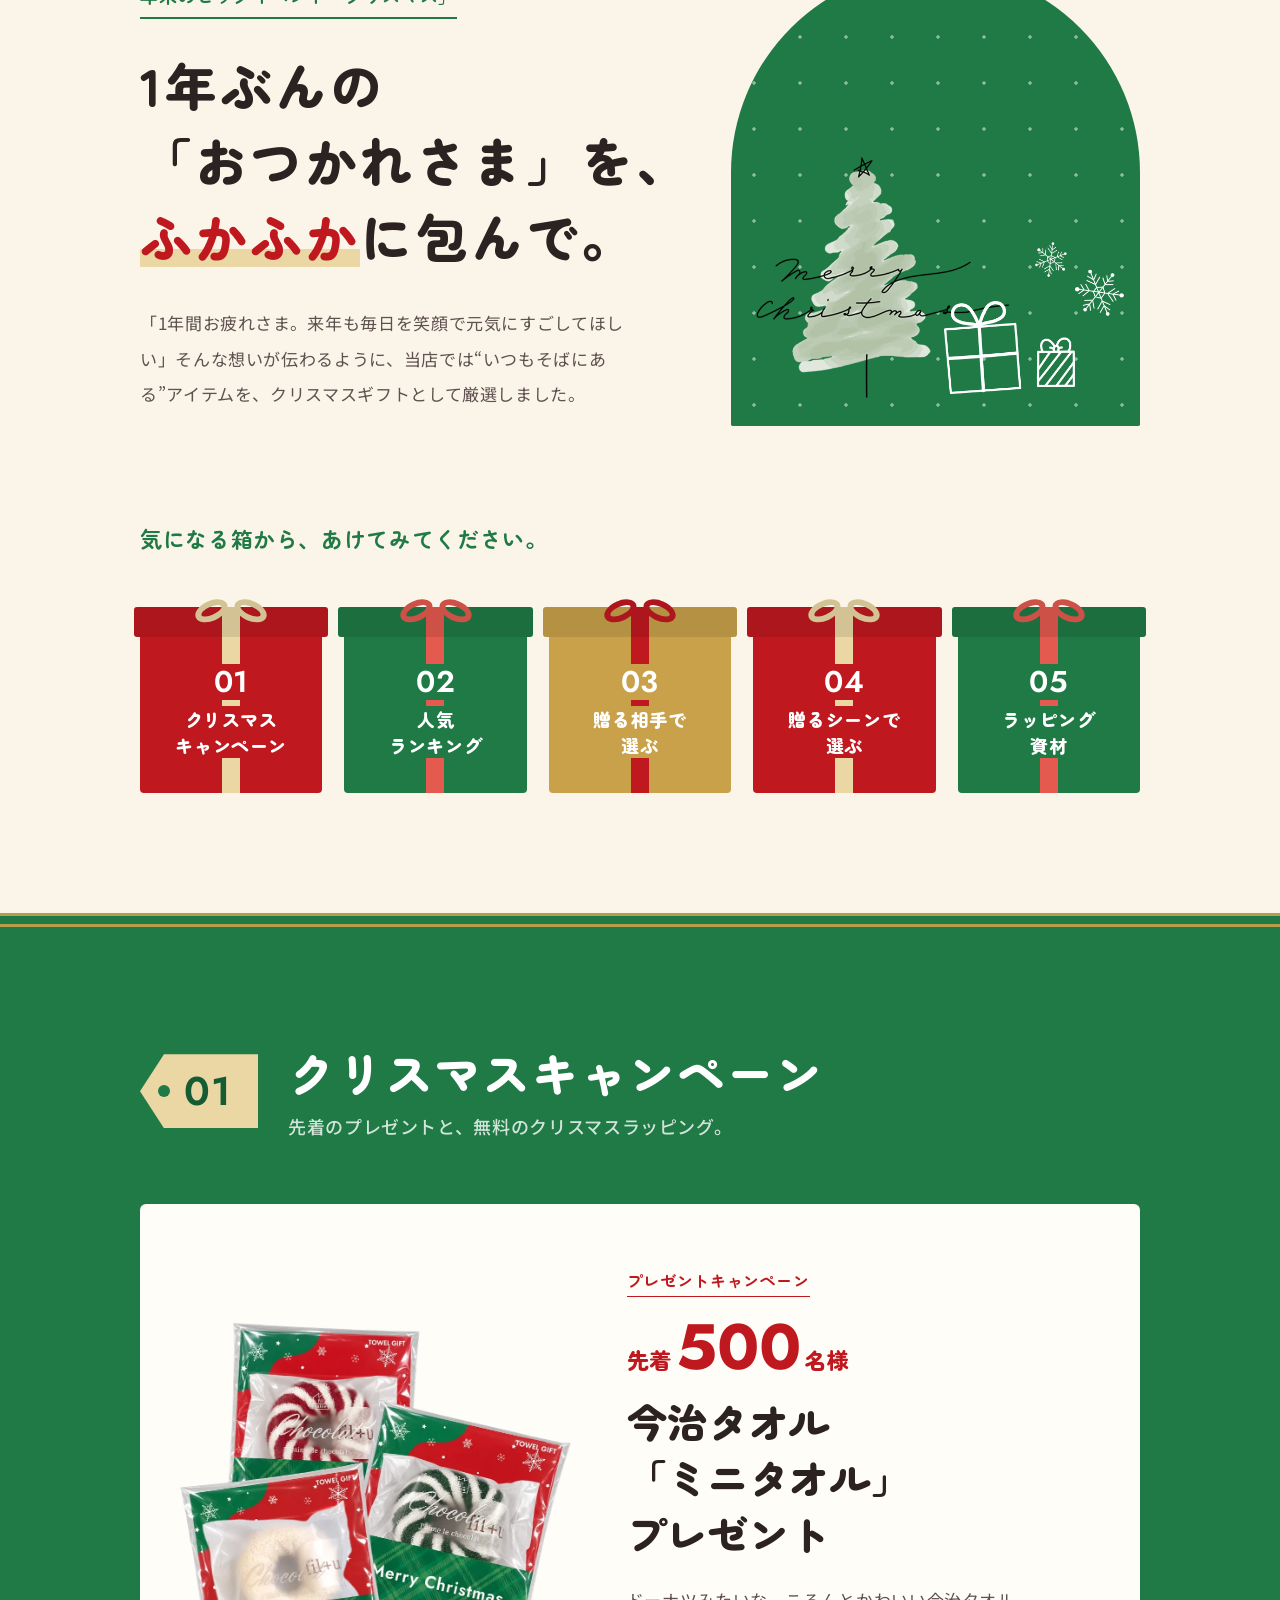
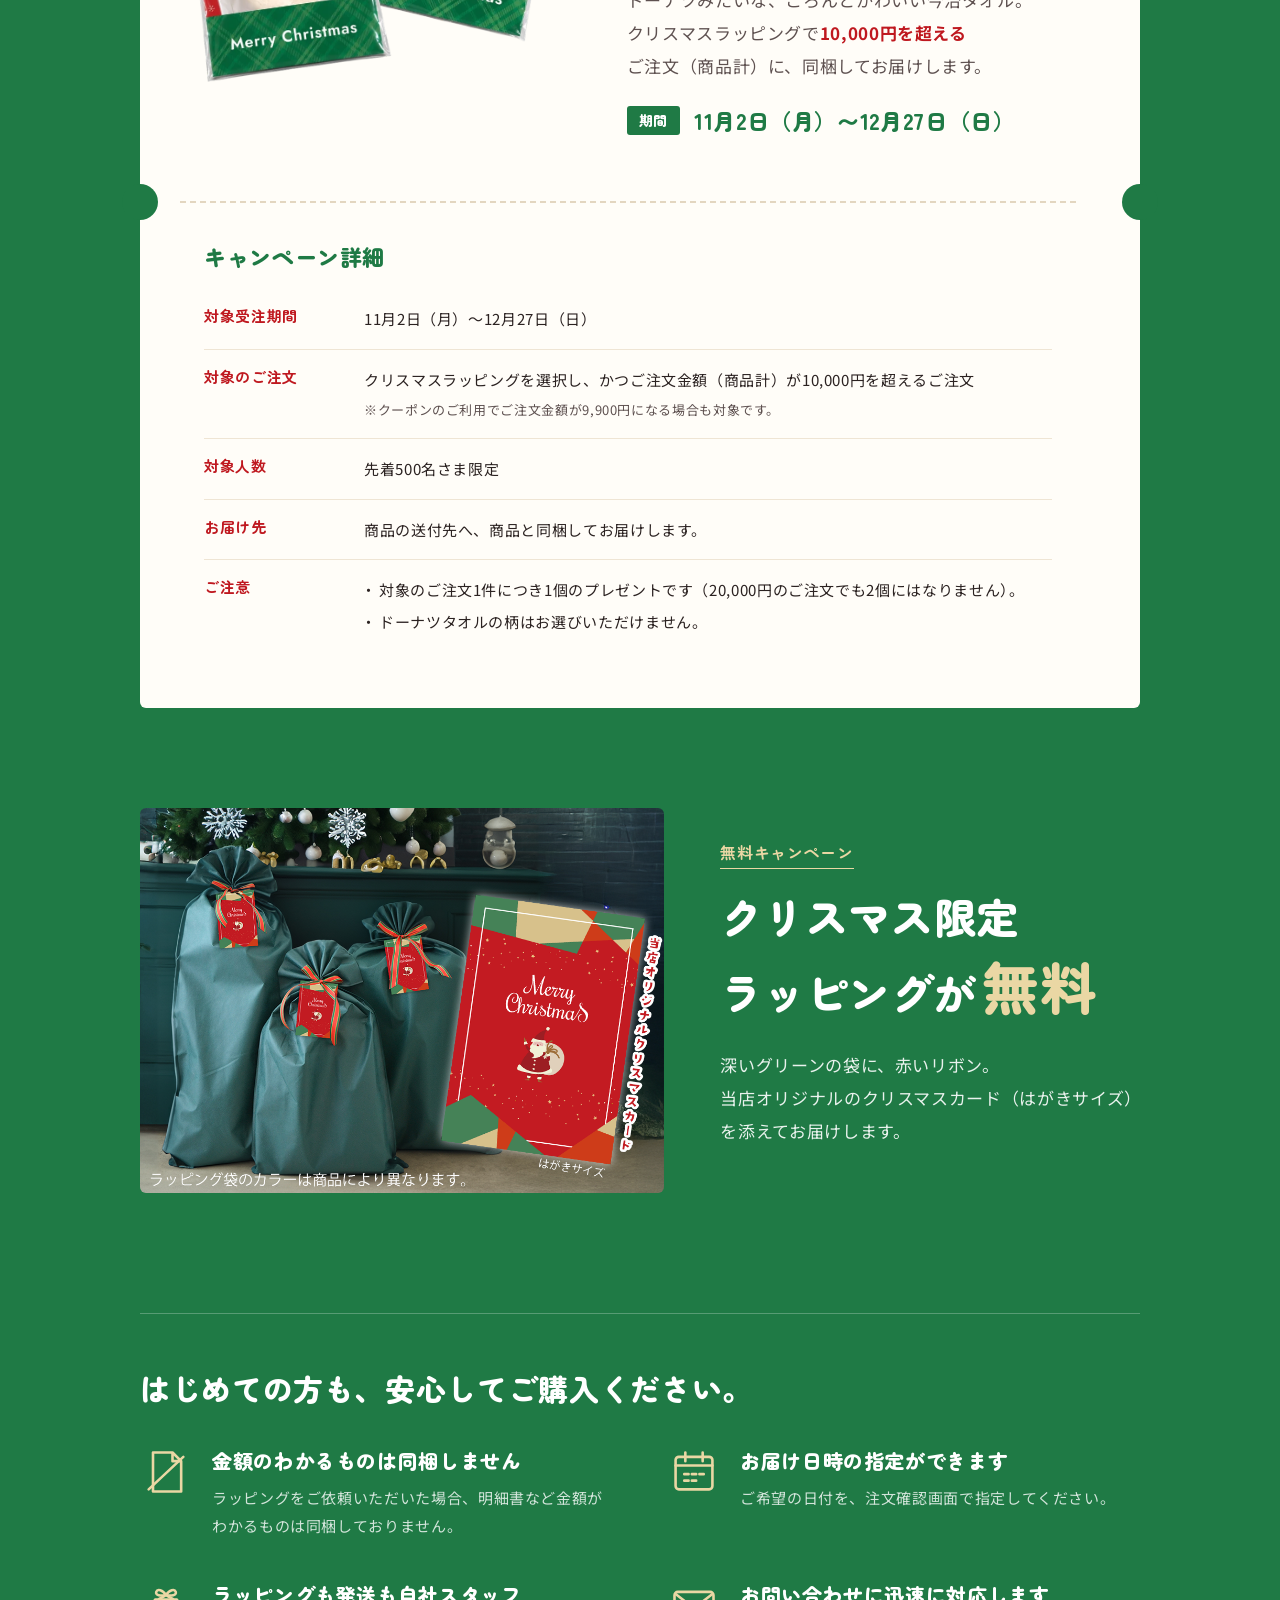
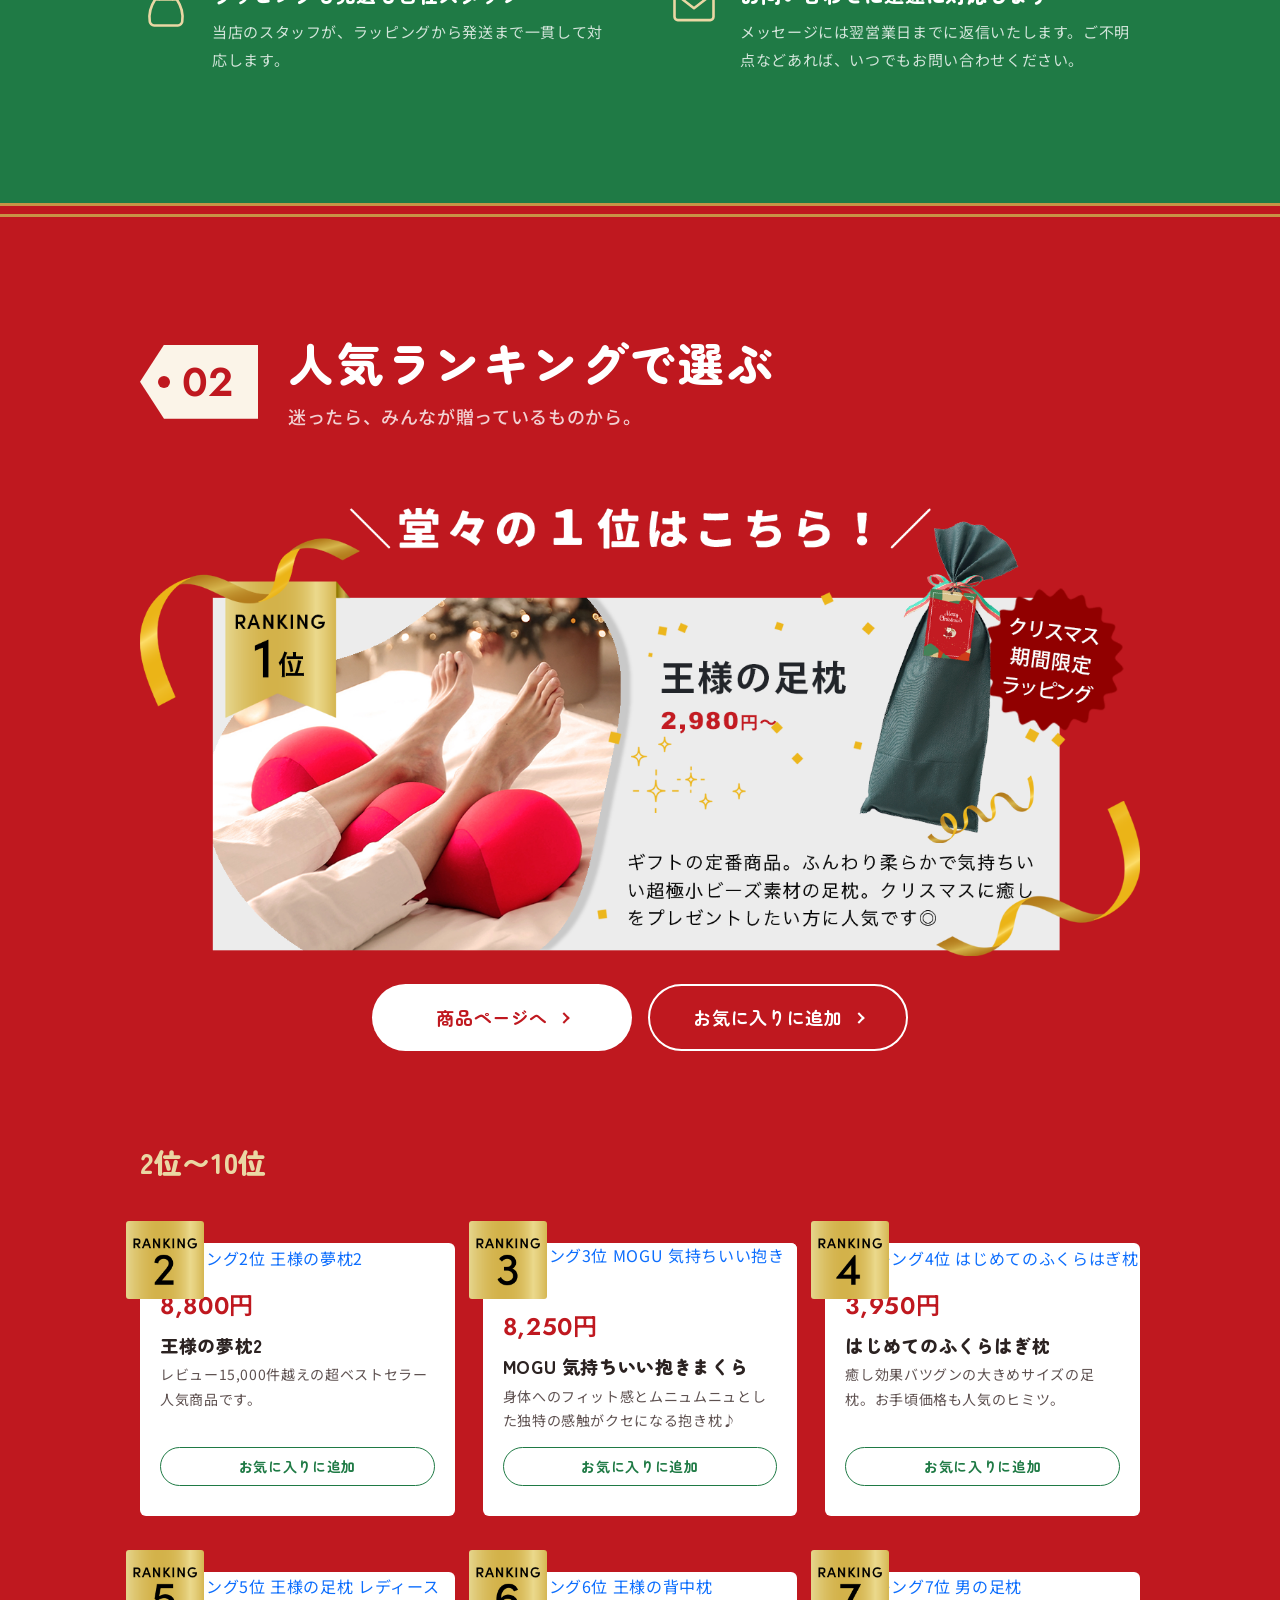
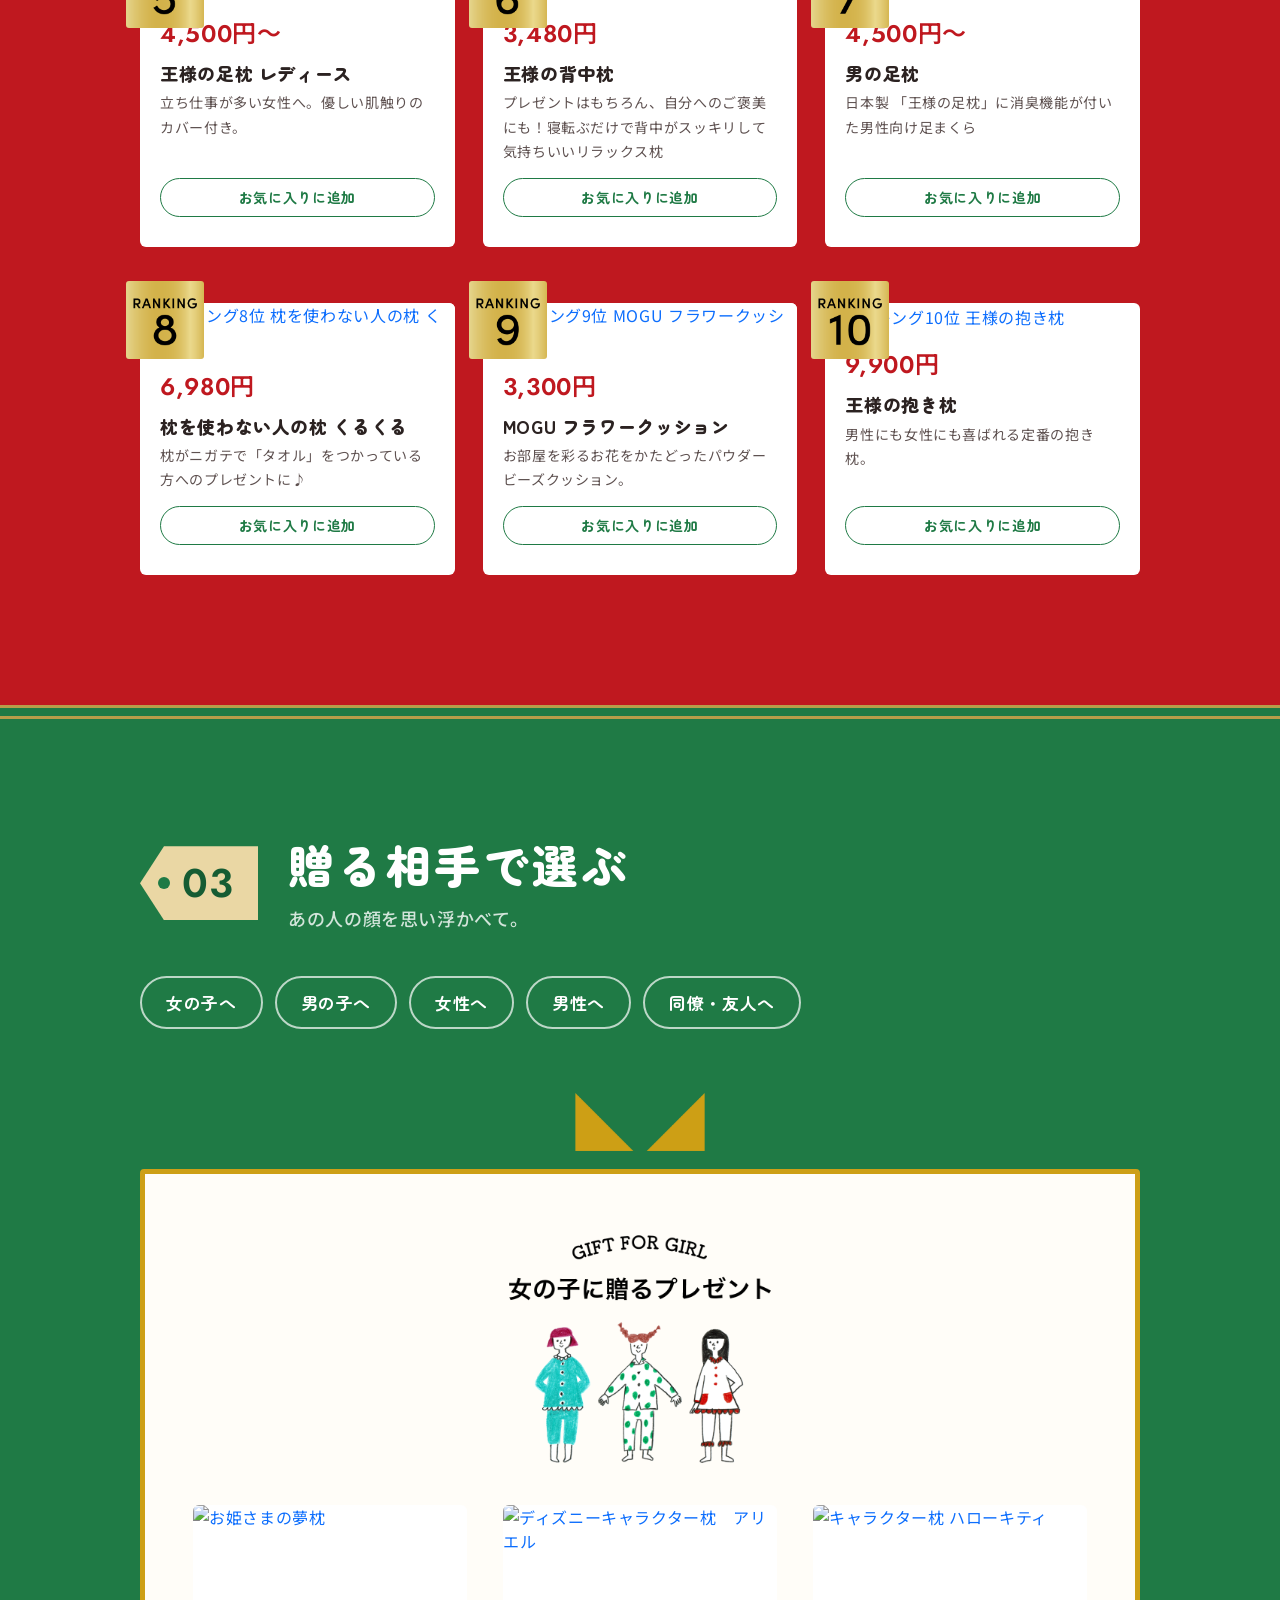
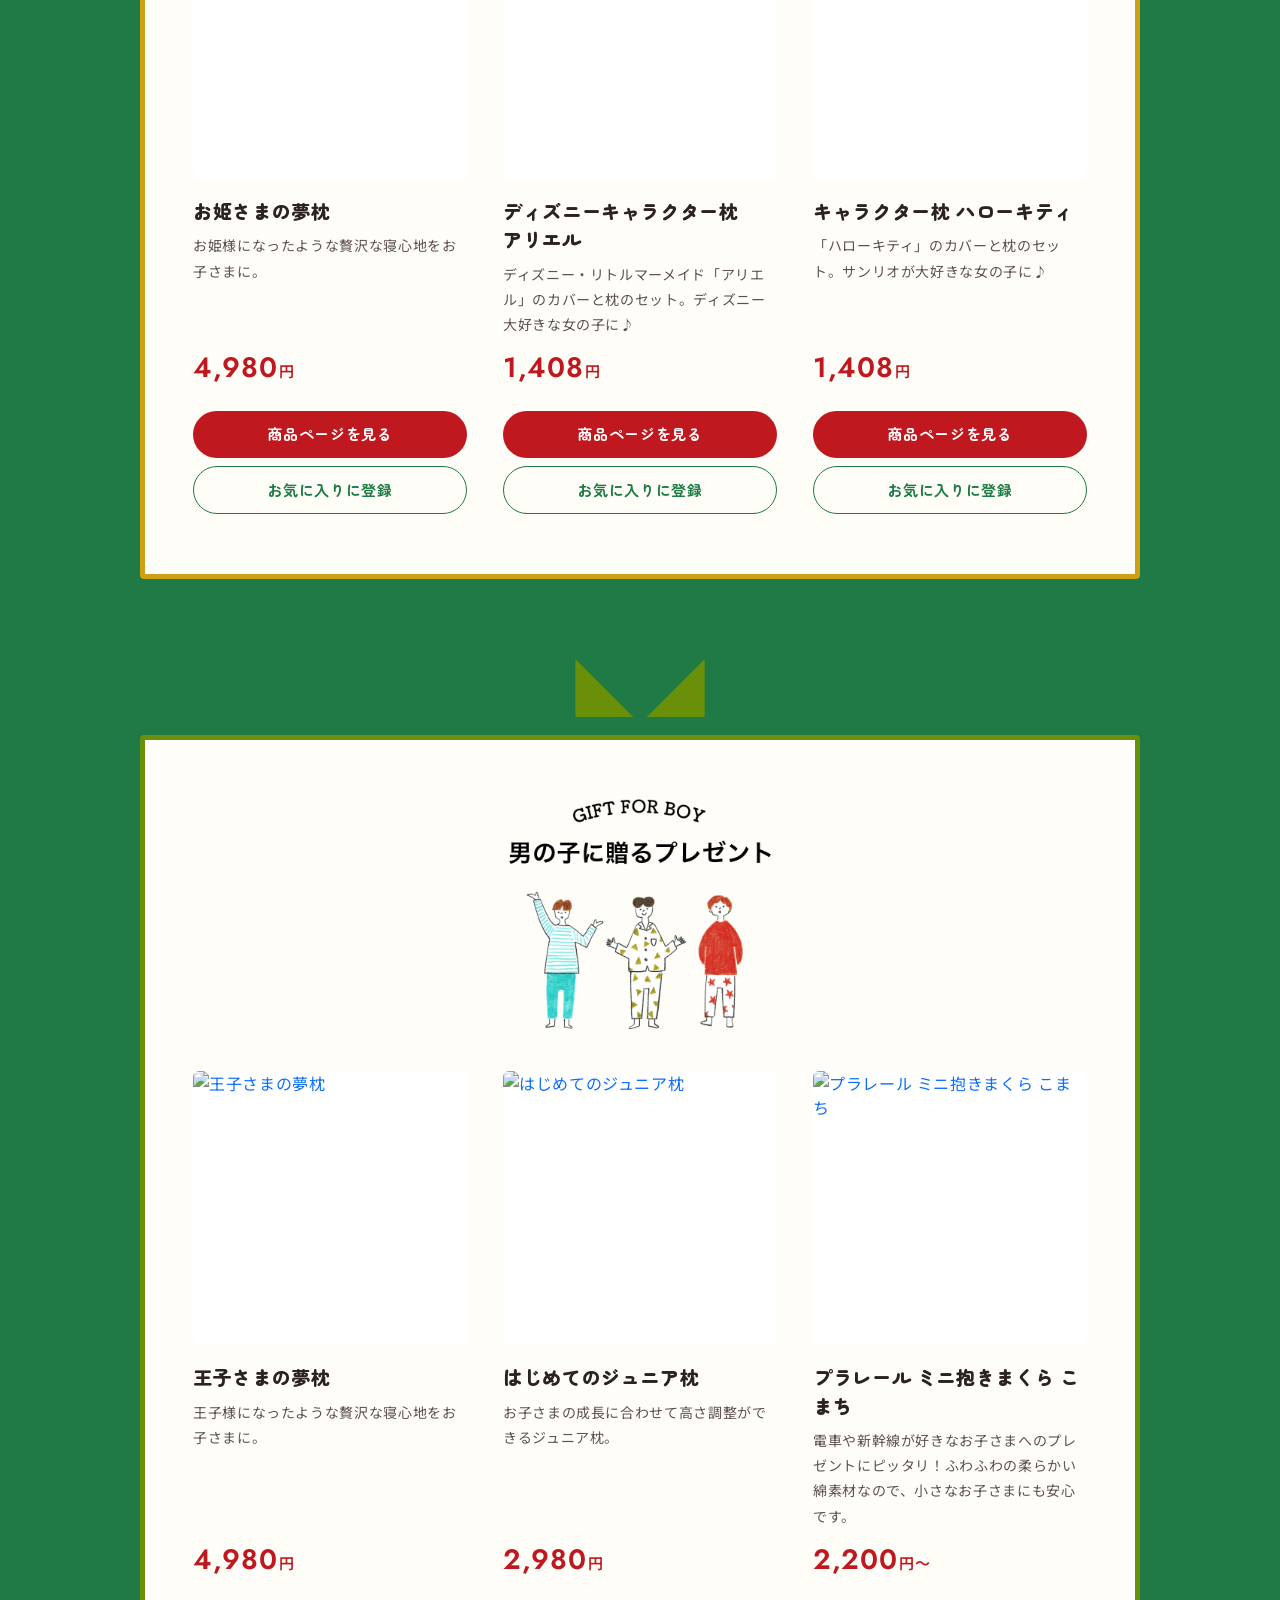
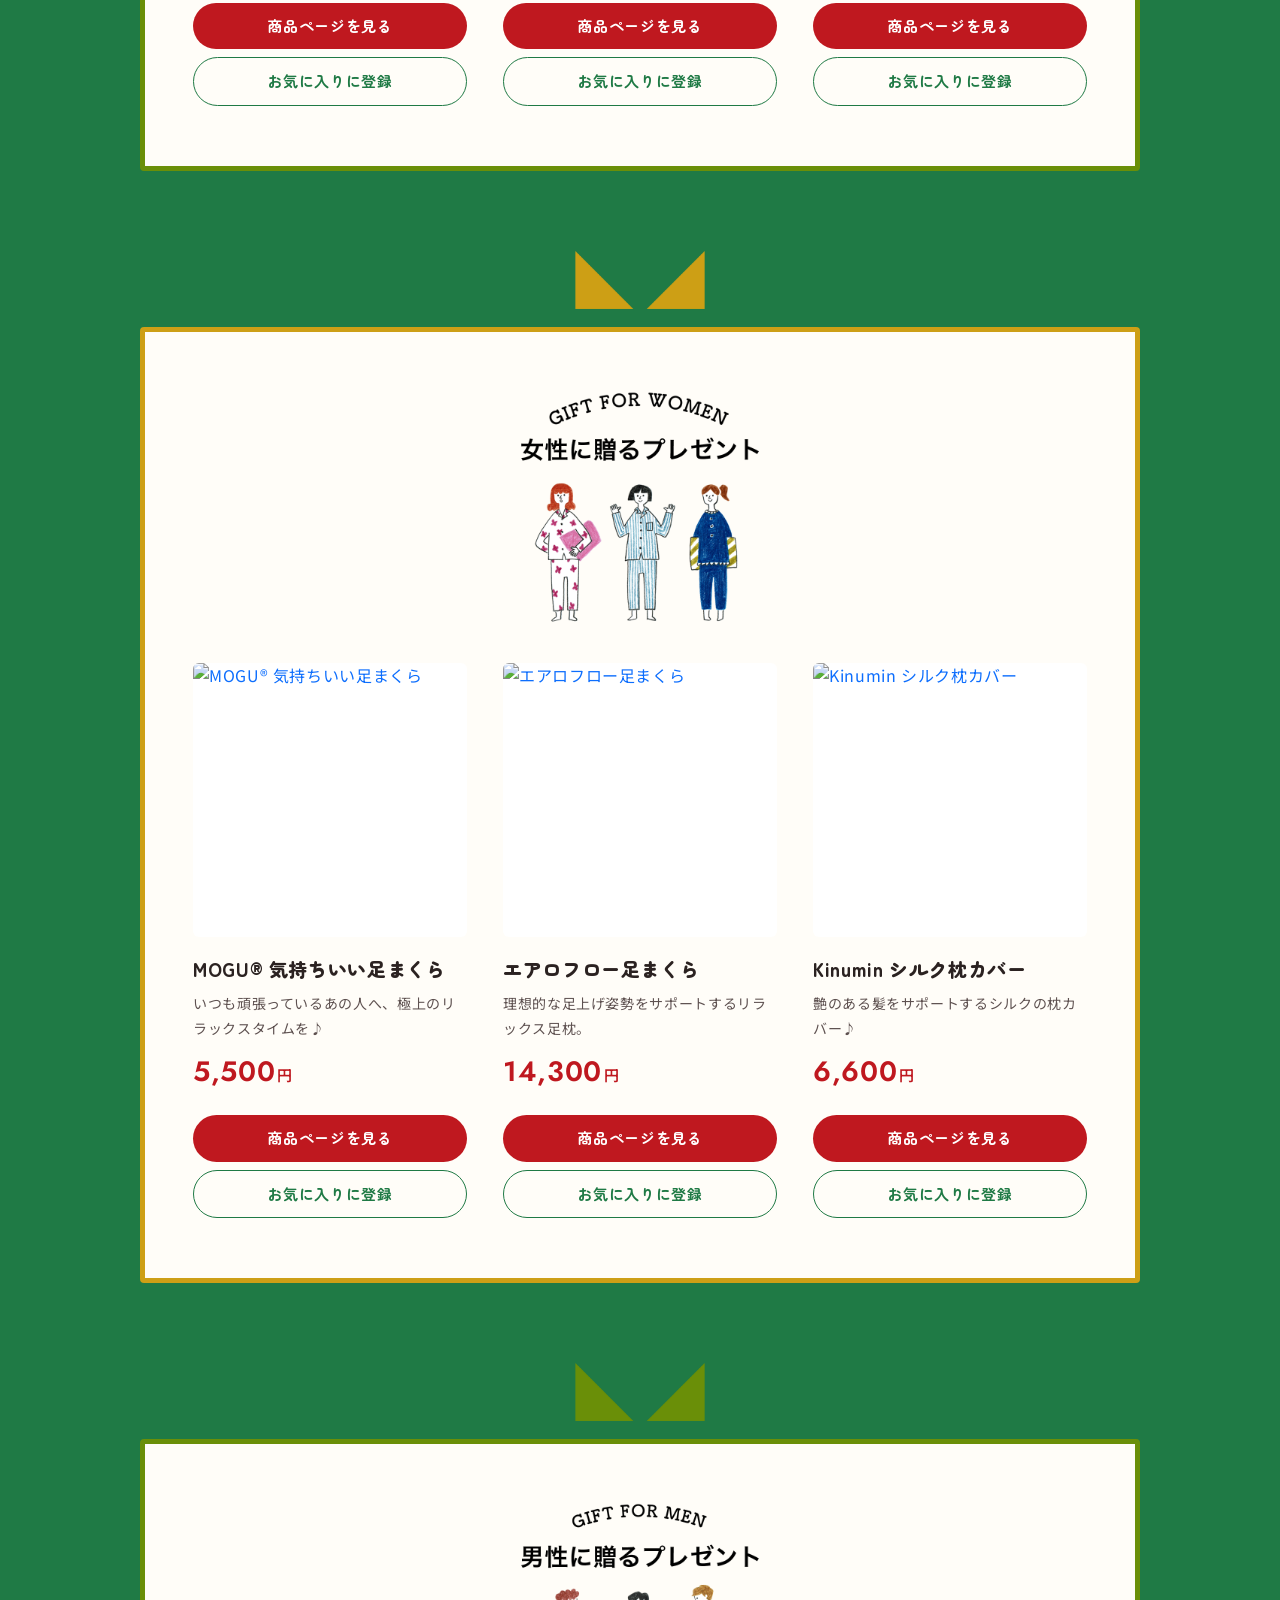
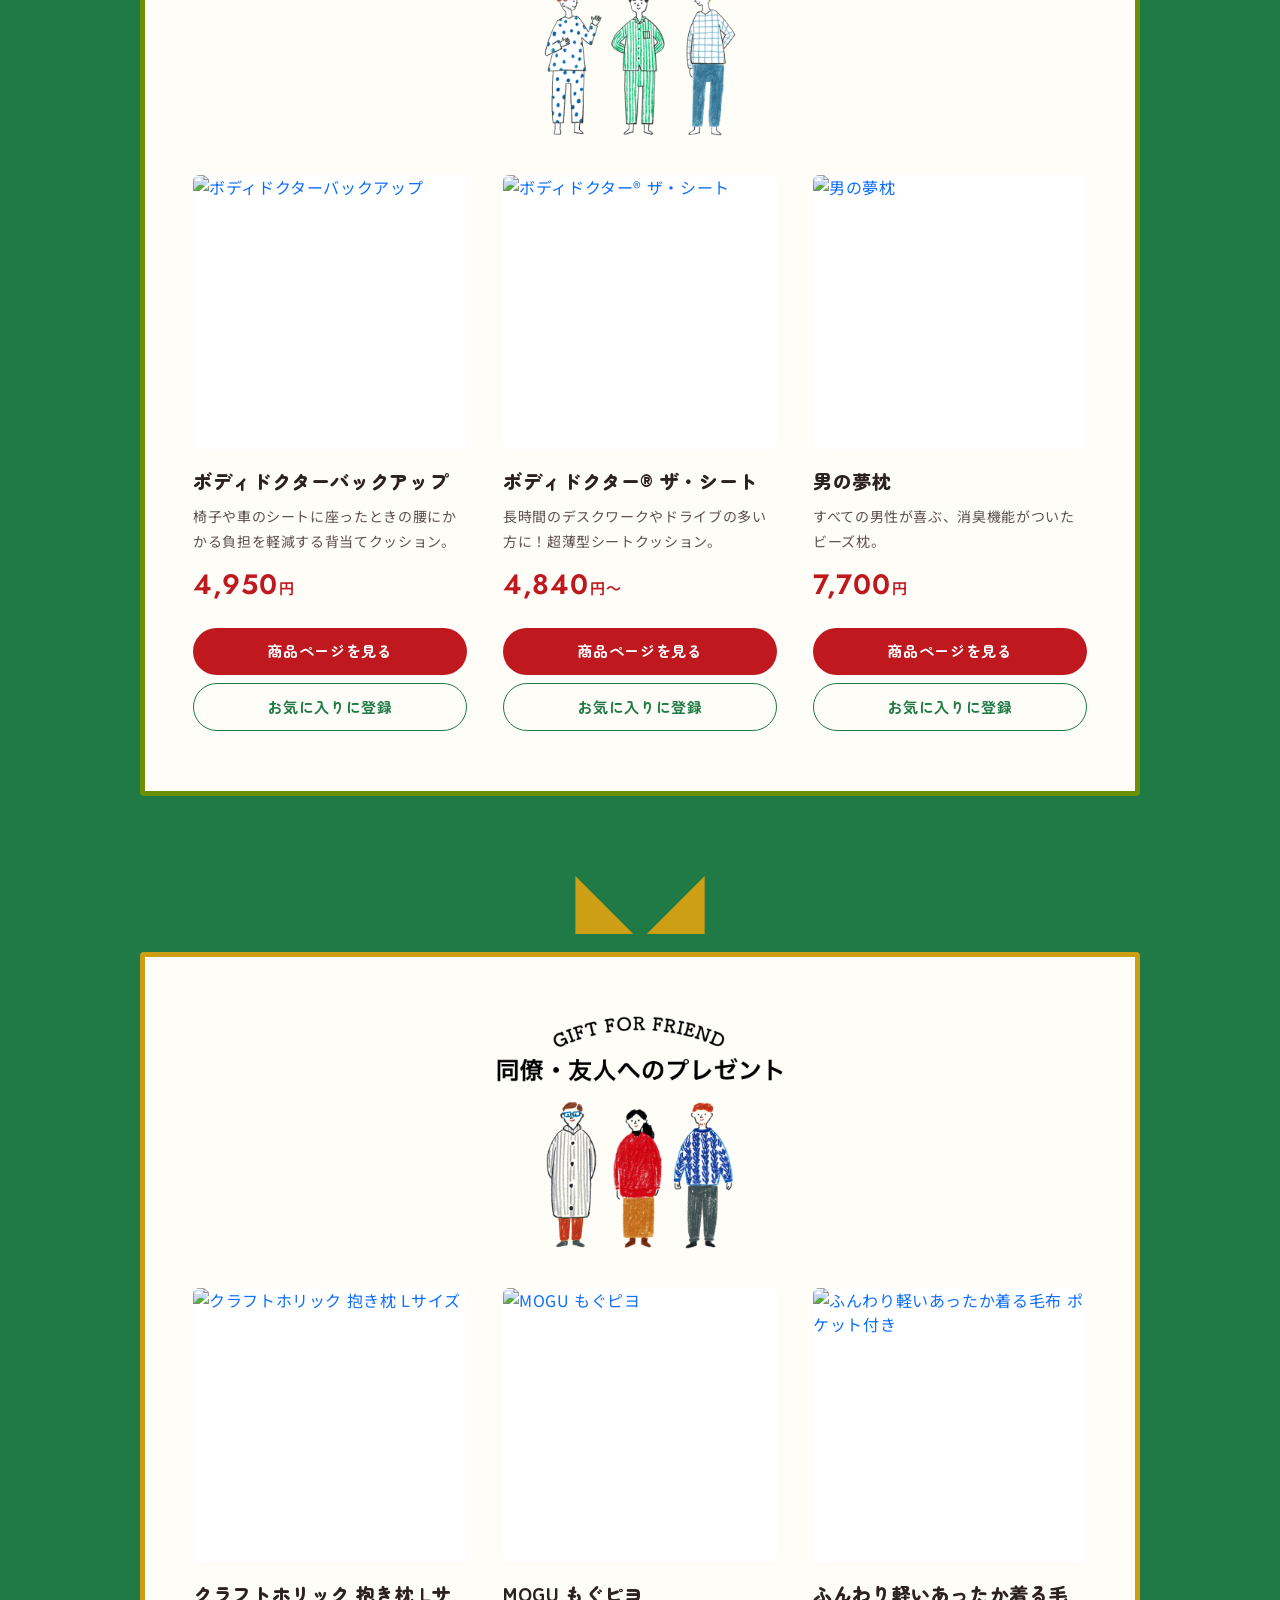
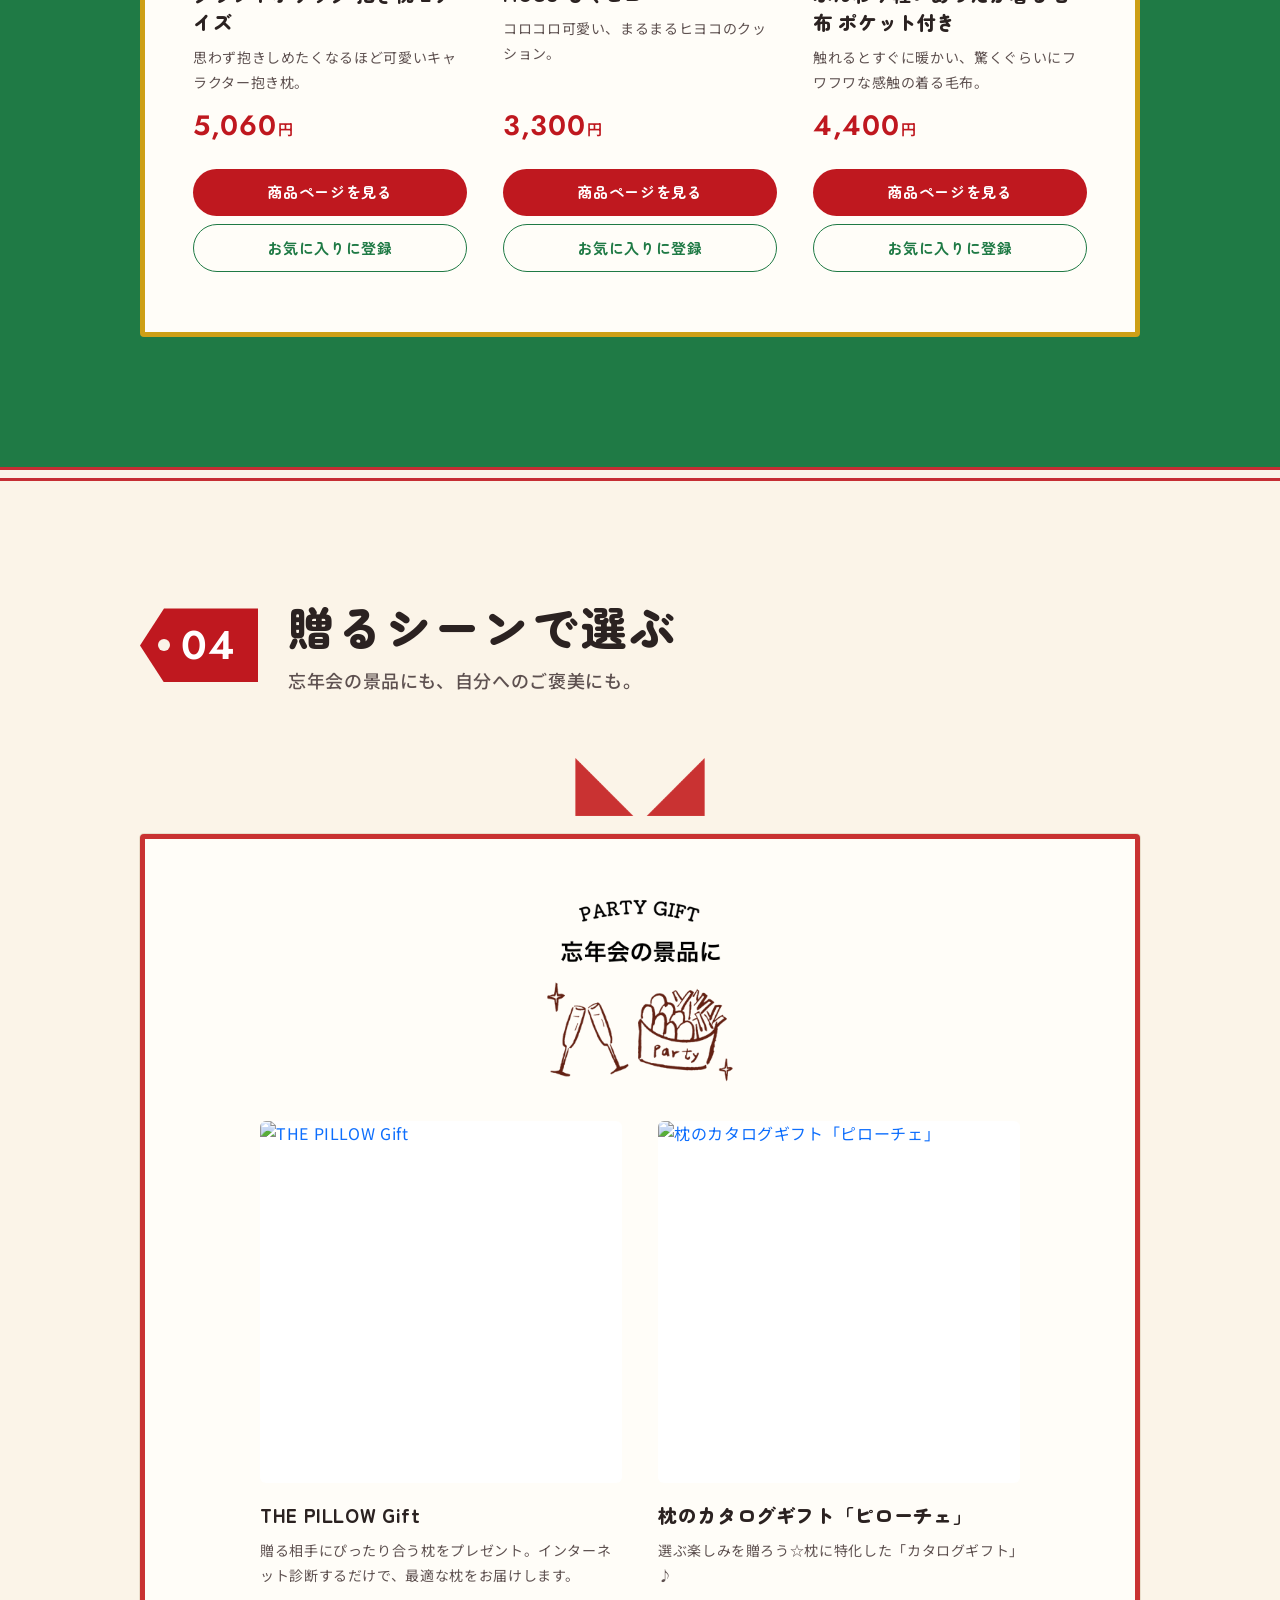
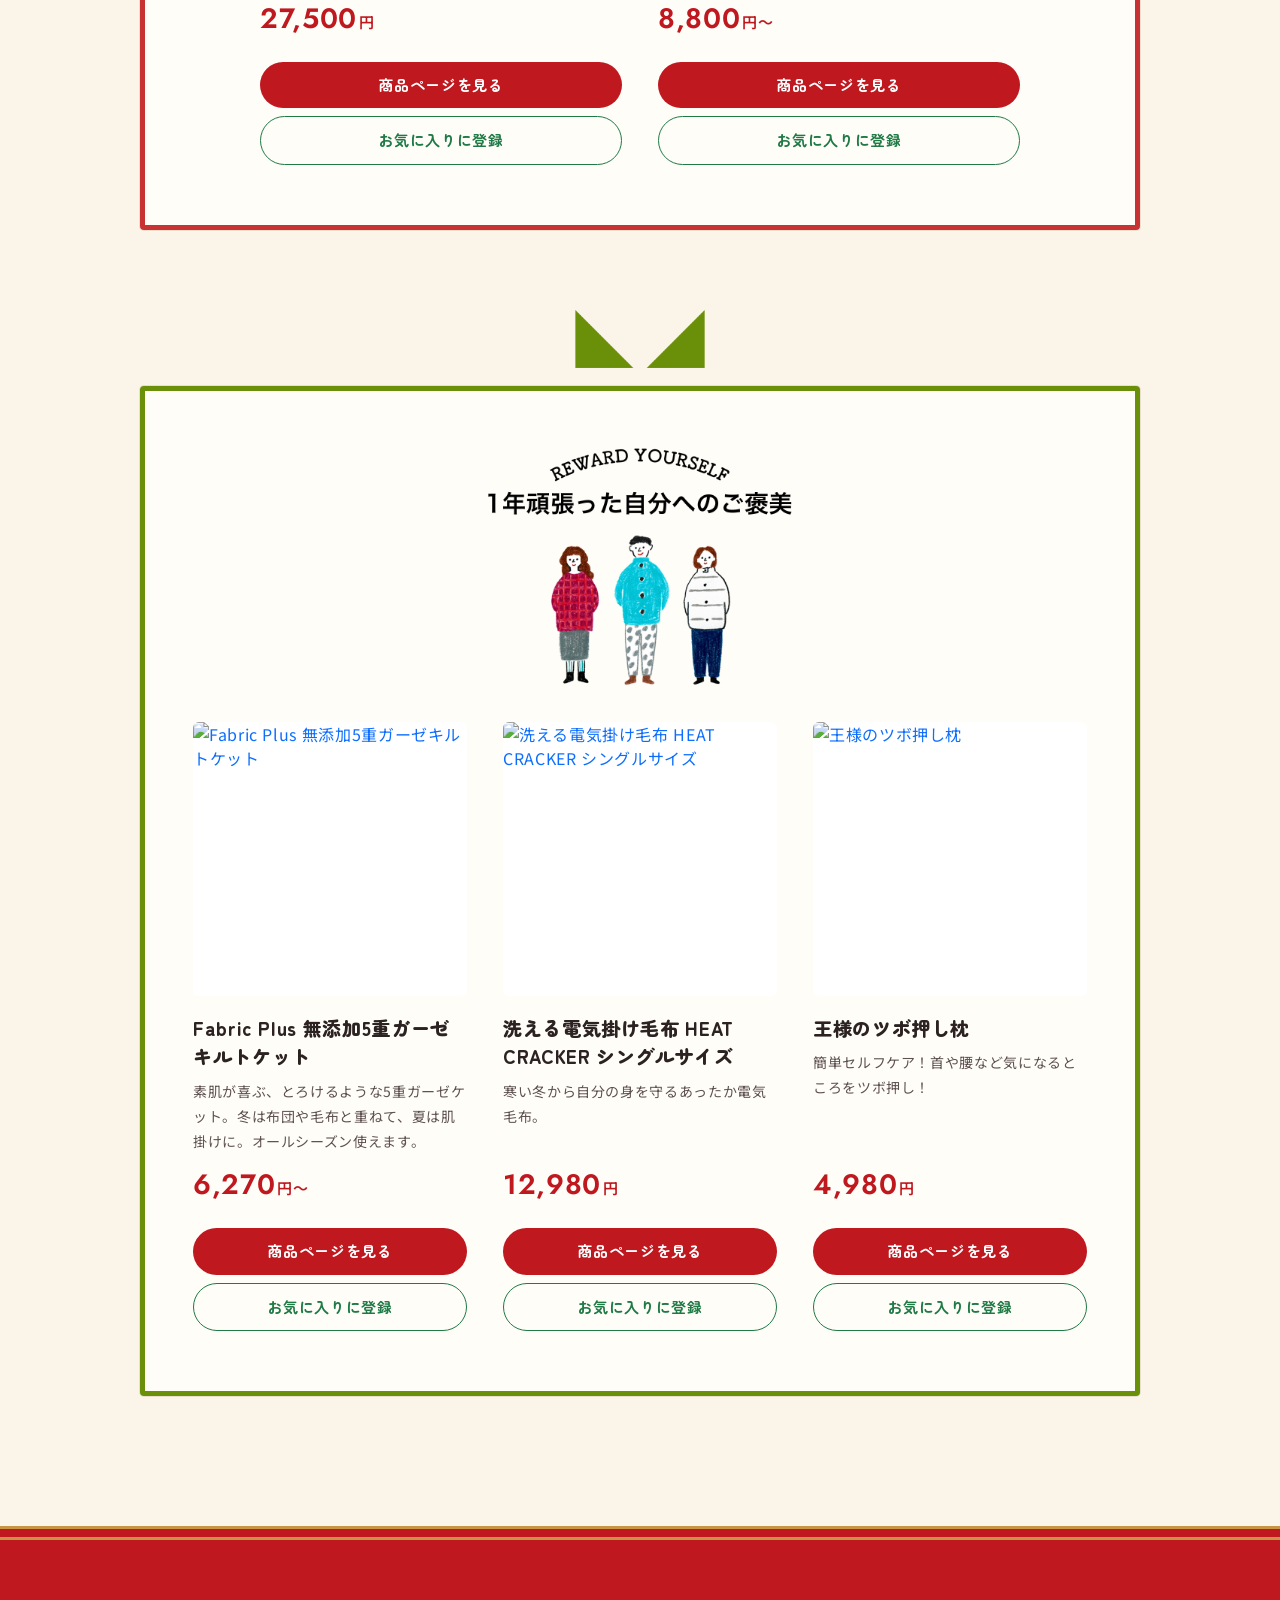
==== commit c808da17: "fix: 緑を明るく・先着500名様を小さく・プレゼントキャンペーンと無料キャンペーンに整理 Co-Authored-By: Claude Opus 5.5 <noreply@anthropic.co" ====
--- a/index.html
+++ b/index.html
@@ -136,7 +136,7 @@
   <nav class="xm-wrap xm-menu" aria-label="ページ内メニュー">
     <p class="xm-menu__head">気になる箱から、あけてみてください。</p>
     <ul class="xm-menu__list">
-      <li><a href="#campaign" class="xm-box xm-box--red"><span class="xm-box__lid"></span><span class="xm-box__body"><span class="xm-box__no">01</span><span class="xm-box__label">クリスマス<br>特典</span></span></a></li>
+      <li><a href="#campaign" class="xm-box xm-box--red"><span class="xm-box__lid"></span><span class="xm-box__body"><span class="xm-box__no">01</span><span class="xm-box__label">クリスマス<br>キャンペーン</span></span></a></li>
       <li><a href="#ranking" class="xm-box xm-box--green"><span class="xm-box__lid"></span><span class="xm-box__body"><span class="xm-box__no">02</span><span class="xm-box__label">人気<br>ランキング</span></span></a></li>
       <li><a href="#recipient" class="xm-box xm-box--gold"><span class="xm-box__lid"></span><span class="xm-box__body"><span class="xm-box__no">03</span><span class="xm-box__label">贈る相手で<br>選ぶ</span></span></a></li>
       <li><a href="#scene" class="xm-box xm-box--red"><span class="xm-box__lid"></span><span class="xm-box__body"><span class="xm-box__no">04</span><span class="xm-box__label">贈るシーンで<br>選ぶ</span></span></a></li>
@@ -147,19 +147,19 @@
 <!-- ＝＝＝＝＝＝＝　▲ イントロ ▲ ＝＝＝＝＝＝＝　-->
 
 
-<!-- ＝＝＝＝＝＝＝　▼ 01 クリスマス特典 ▼ ＝＝＝＝＝＝＝　-->
+<!-- ＝＝＝＝＝＝＝　▼ 01 クリスマスキャンペーン ▼ ＝＝＝＝＝＝＝　-->
 <a class="anchor" id="campaign"></a>
 <section class="xm-sec xm-sec--green xm-campaign">
   <div class="xm-wrap">
     <header class="xm-head xm-head--light">
       <span class="xm-tag">01</span>
       <div>
-        <h2 class="xm-head__title">クリスマス特典</h2>
-        <p class="xm-head__sub">期間中だけの、ふたつのおまけ。</p>
+        <h2 class="xm-head__title">クリスマス<br class="d-md-none">キャンペーン</h2>
+        <p class="xm-head__sub">先着のプレゼントと、無料のクリスマスラッピング。</p>
       </div>
     </header>
 
-    <!-- 特典1：先着500名様 -->
+    <!-- プレゼントキャンペーン：先着500名様 -->
     <article class="xm-gift1">
       <figure class="xm-gift1__visual">
         <picture>
@@ -168,7 +168,7 @@
         </picture>
       </figure>
       <div class="xm-gift1__text">
-        <p class="xm-gift1__label">特典 1</p>
+        <p class="xm-gift1__label">プレゼントキャンペーン</p>
         <p class="xm-gift1__first">先着<b>500</b>名様</p>
         <h3 class="xm-gift1__title"><span>今治タオル</span><span>「ミニタオル」</span><span>プレゼント</span></h3>
         <p class="xm-gift1__desc">ドーナツみたいな、ころんとかわいい今治タオル。<br>クリスマスラッピングで<strong>10,000円を超える</strong><br class="d-none d-md-inline">ご注文（商品計）に、<span class="xm-nowrap">同梱してお届けします。</span></p>
@@ -187,13 +187,13 @@
       </div>
     </article>
 
-    <!-- 特典2：クリスマス限定ラッピング -->
+    <!-- 無料キャンペーン：クリスマス限定ラッピング -->
     <article class="xm-gift2">
       <figure class="xm-gift2__photo">
         <img src="img/christmas_cp_title03_image2025.png" width="1000" height="735" alt="クリスマス限定ラッピングとオリジナルクリスマスカード" loading="lazy">
       </figure>
       <div class="xm-gift2__text">
-        <p class="xm-gift1__label">特典 2</p>
+        <p class="xm-gift1__label">無料キャンペーン</p>
         <h3 class="xm-gift2__title">クリスマス限定<br>ラッピングが<em>無料</em></h3>
         <p class="xm-gift2__desc">深いグリーンの袋に、赤いリボン。<br>当店オリジナルのクリスマスカード（はがきサイズ）を添えてお届けします。</p>
       </div>
@@ -223,7 +223,7 @@
     </div>
   </div>
 </section>
-<!-- ＝＝＝＝＝＝＝　▲ 01 クリスマス特典 ▲ ＝＝＝＝＝＝＝　-->
+<!-- ＝＝＝＝＝＝＝　▲ 01 クリスマスキャンペーン ▲ ＝＝＝＝＝＝＝　-->
 
 
 <!-- ＝＝＝＝＝＝＝　▼ 02 ランキング ▼ ＝＝＝＝＝＝＝　-->
--- a/css/xmas2026.css
+++ b/css/xmas2026.css
@@ -8,8 +8,8 @@
 :root {
   --red: #bf181f;
   --red-deep: #9e1118;
-  --green: #22504b;
-  --green-deep: #183c38;
+  --green: #1f7a45;
+  --green-deep: #155c33;
   --cream: #fbf4e8;
   --paper: #fffdf8;
   --gold: #c9a14a;
@@ -445,7 +445,7 @@
   margin-bottom: 18px !important;
 }
 
-/* 特典1：先着500名様 */
+/* プレゼントキャンペーン：先着500名様 */
 .xm-gift1 {
   display: grid;
   grid-template-columns: 1fr 1.15fr;
@@ -518,15 +518,15 @@
 .xm-gift1__first {
   font-family: var(--maru);
   font-weight: 900;
-  font-size: 30px;
+  font-size: 22px;
   color: var(--red);
   line-height: 1;
-  margin-bottom: 12px !important;
+  margin-bottom: 14px !important;
 }
 .xm-gift1__first b {
   font-family: var(--num);
   font-weight: 700;
-  font-size: 104px;
+  font-size: 64px;
   letter-spacing: 0;
   margin: 0 .06em;
 }
@@ -557,7 +557,7 @@
   border-radius: 3px;
 }
 
-/* 特典2：限定ラッピング */
+/* 無料キャンペーン：限定ラッピング */
 .xm-gift2 {
   display: grid;
   grid-template-columns: 1.25fr 1fr;
@@ -923,7 +923,7 @@
   .xm-count__note { font-size: 15px; }
   .xm-head__title { font-size: 38px; }
   .xm-gift1 { --pl: 32px; --pr: 40px; grid-template-columns: 1fr 1.4fr; gap: 32px; padding: 48px 40px 48px 32px; }
-  .xm-gift1__first b { font-size: 84px; }
+  .xm-gift1__first b { font-size: 56px; }
   .xm-gift1__title { font-size: 32px; }
   .xm-gift2 { gap: 32px; }
   .xm-gift2__title { font-size: 32px; }
@@ -989,8 +989,8 @@
   .xm-gift1__detail dl > div { grid-template-columns: 1fr; gap: 4px; padding: 14px 0; }
   .xm-gift1__detail dt { font-size: 14px; }
   .xm-gift1__detail dd { font-size: 14px; }
-  .xm-gift1__first { font-size: 22px; }
-  .xm-gift1__first b { font-size: 80px; }
+  .xm-gift1__first { font-size: 18px; }
+  .xm-gift1__first b { font-size: 50px; }
   .xm-gift1__title { font-size: 30px; }
   .xm-gift1__desc { font-size: 15px; text-align: left; }
   .xm-gift1__date { flex-direction: column; gap: 8px; font-size: 19px; }
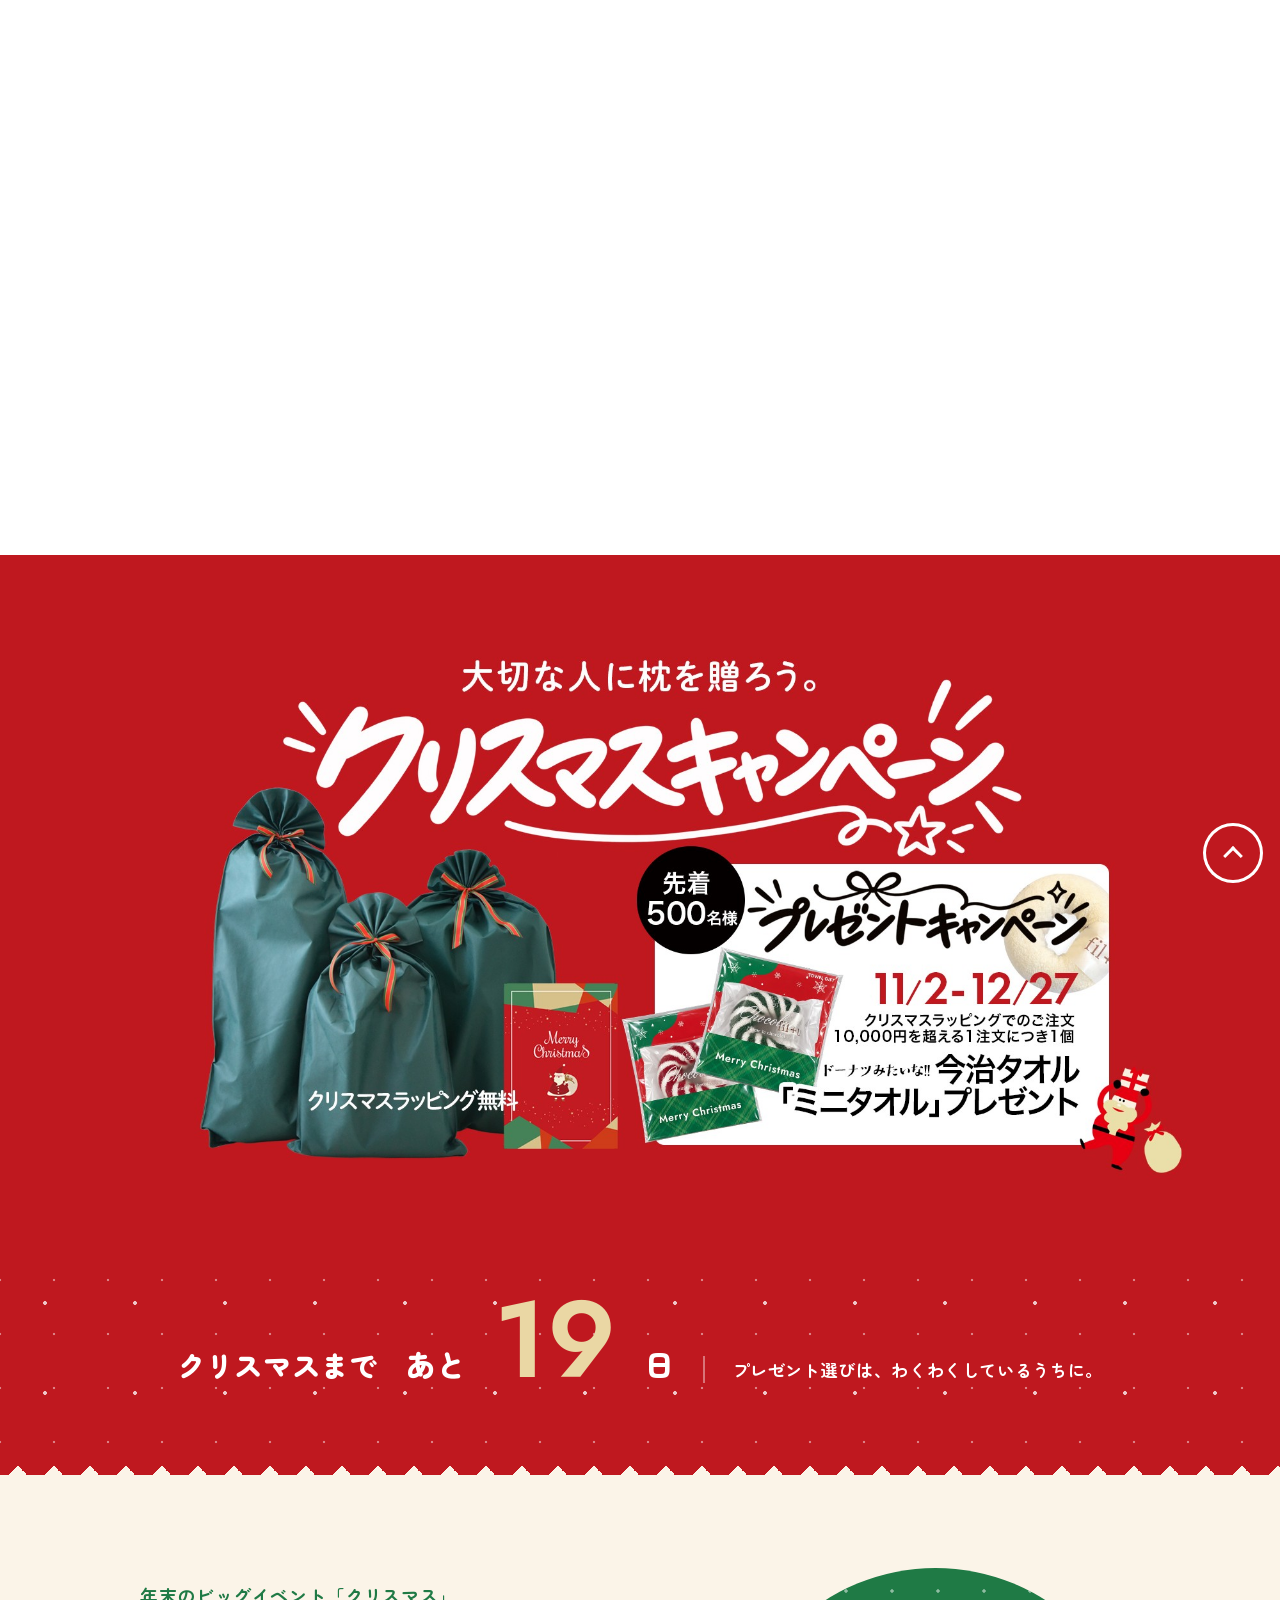
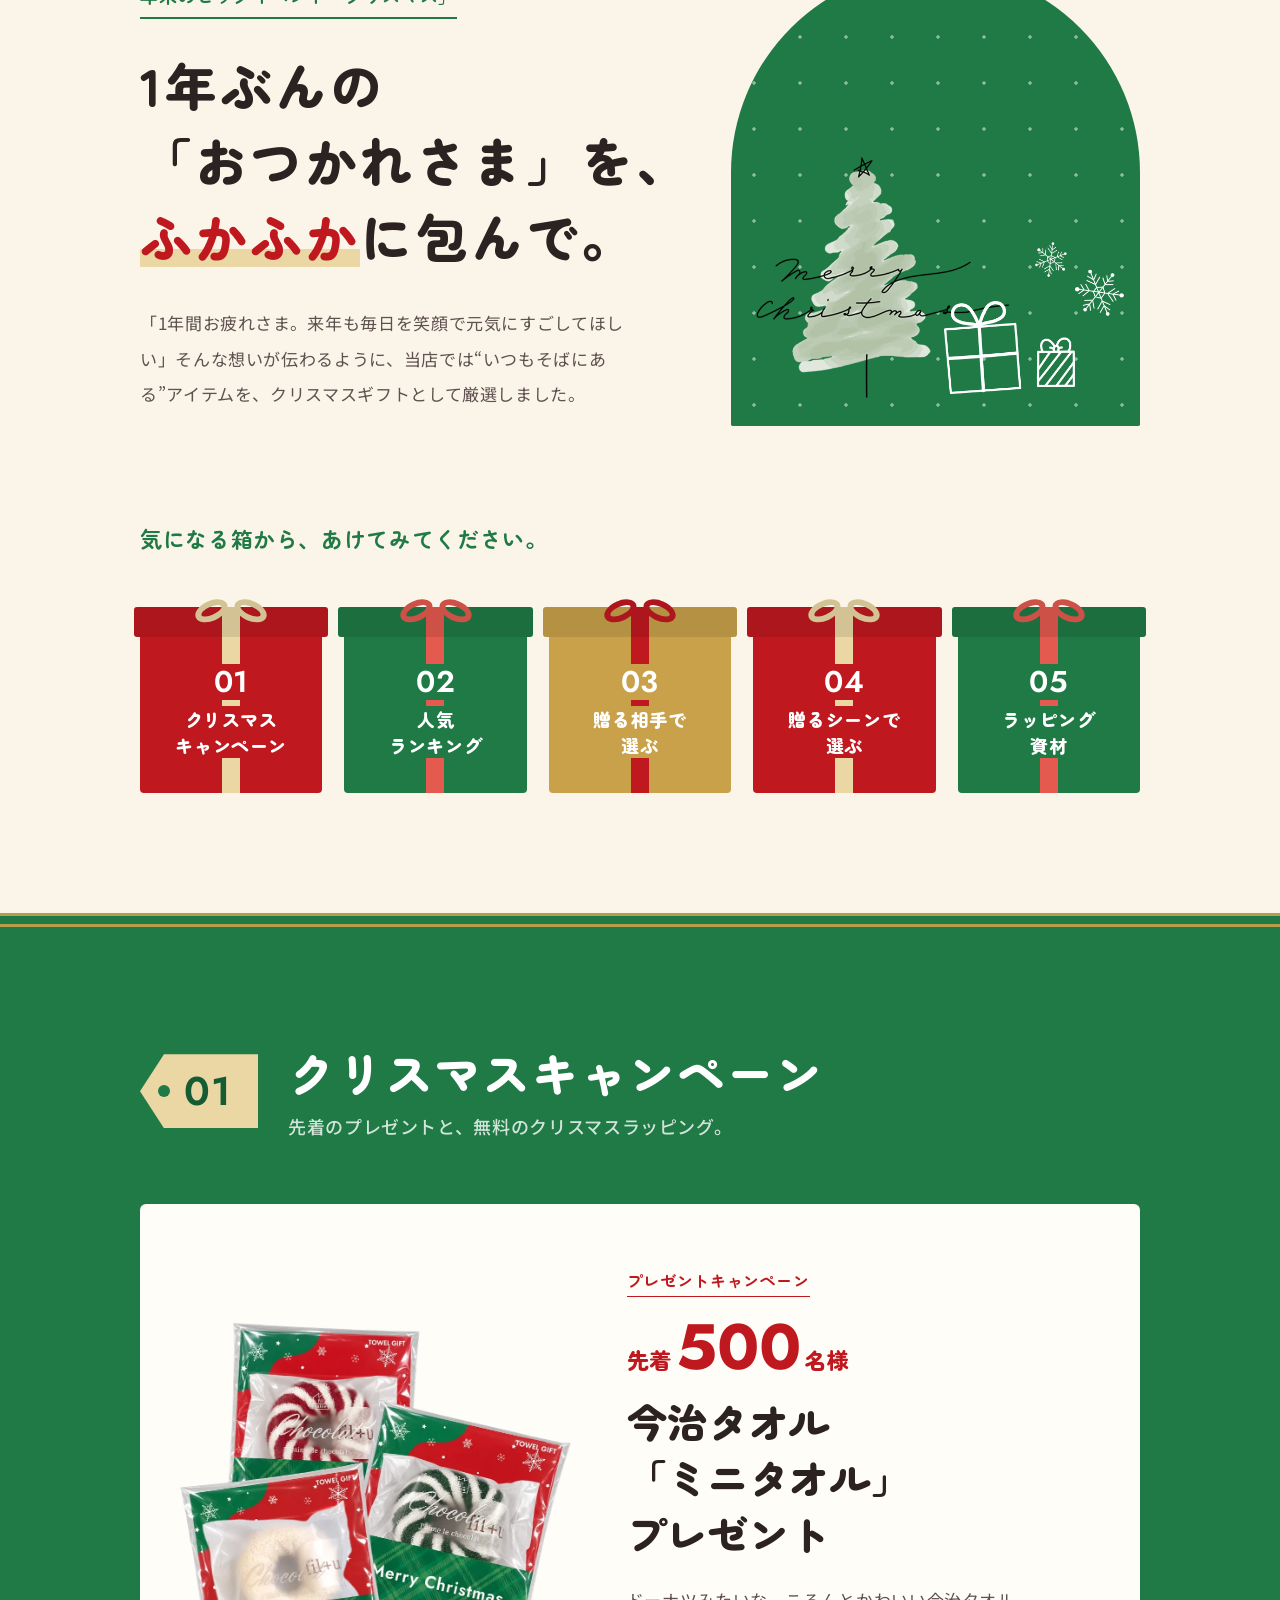
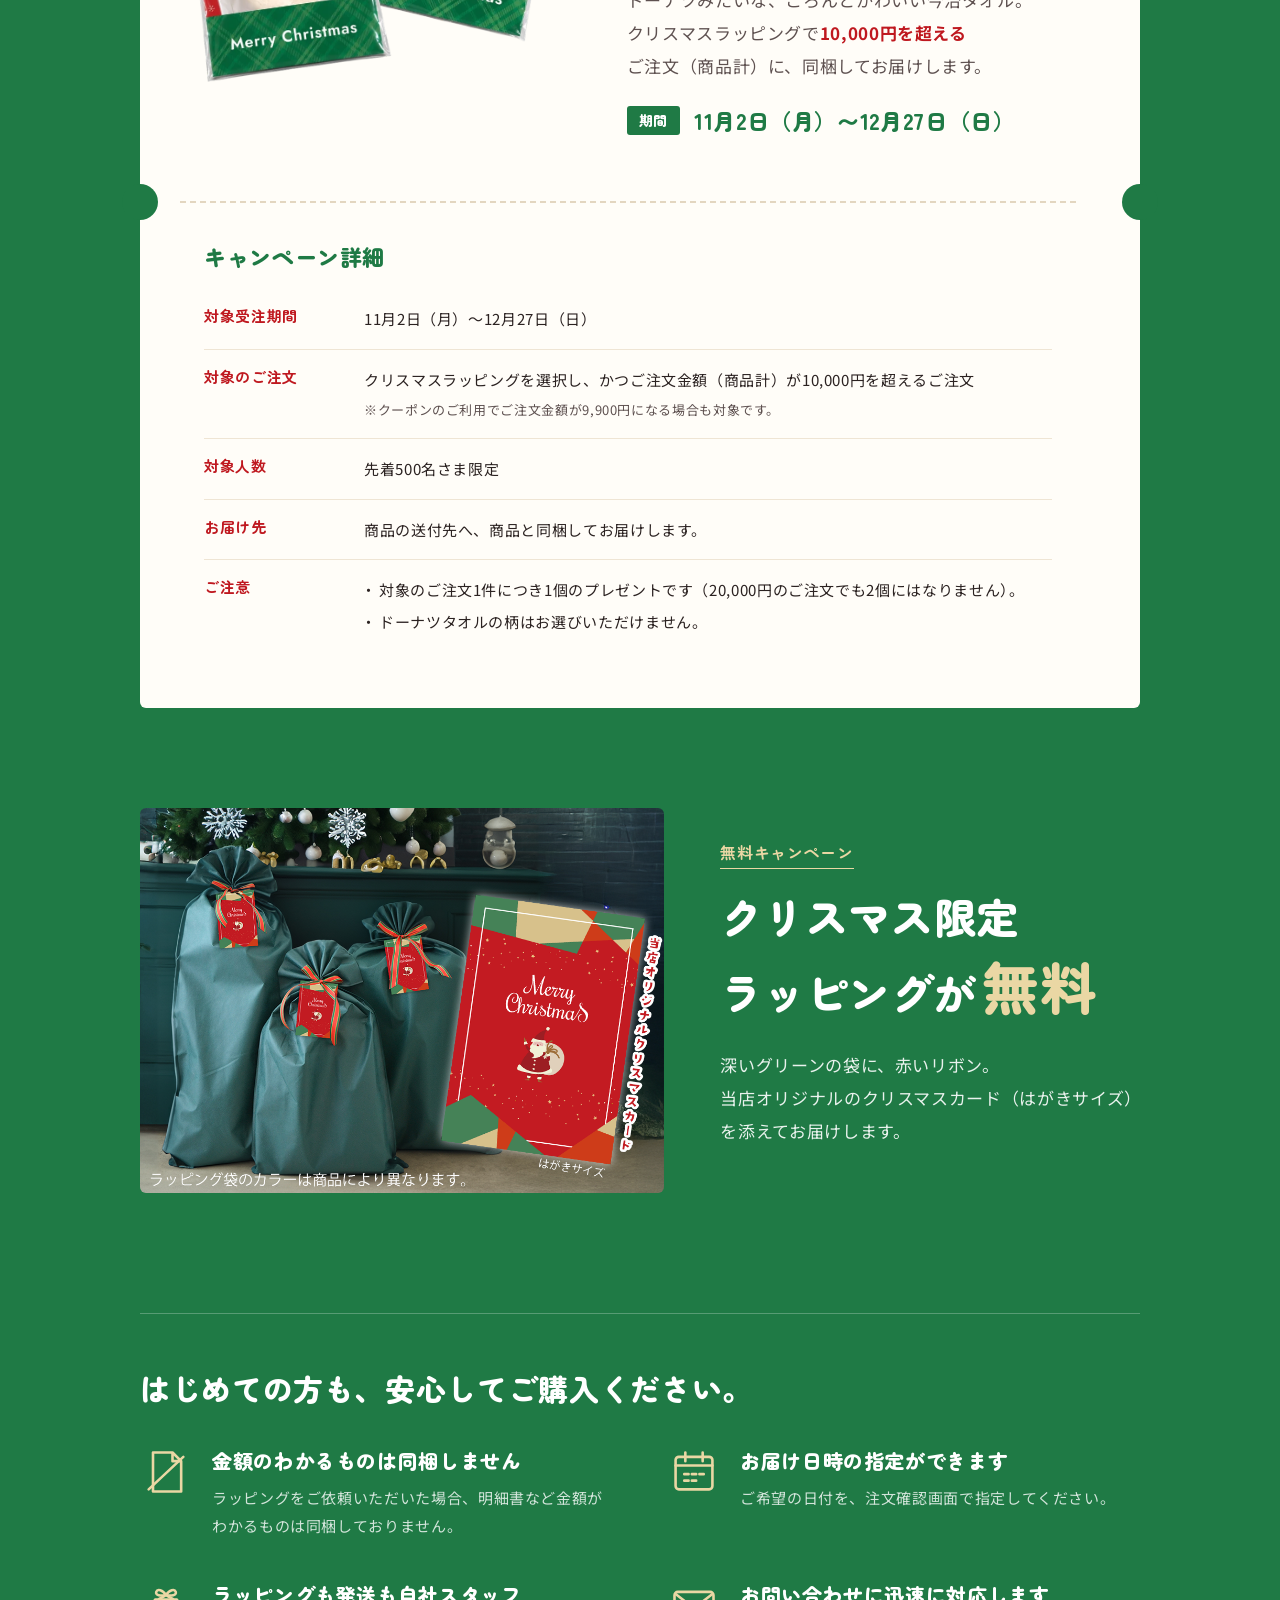
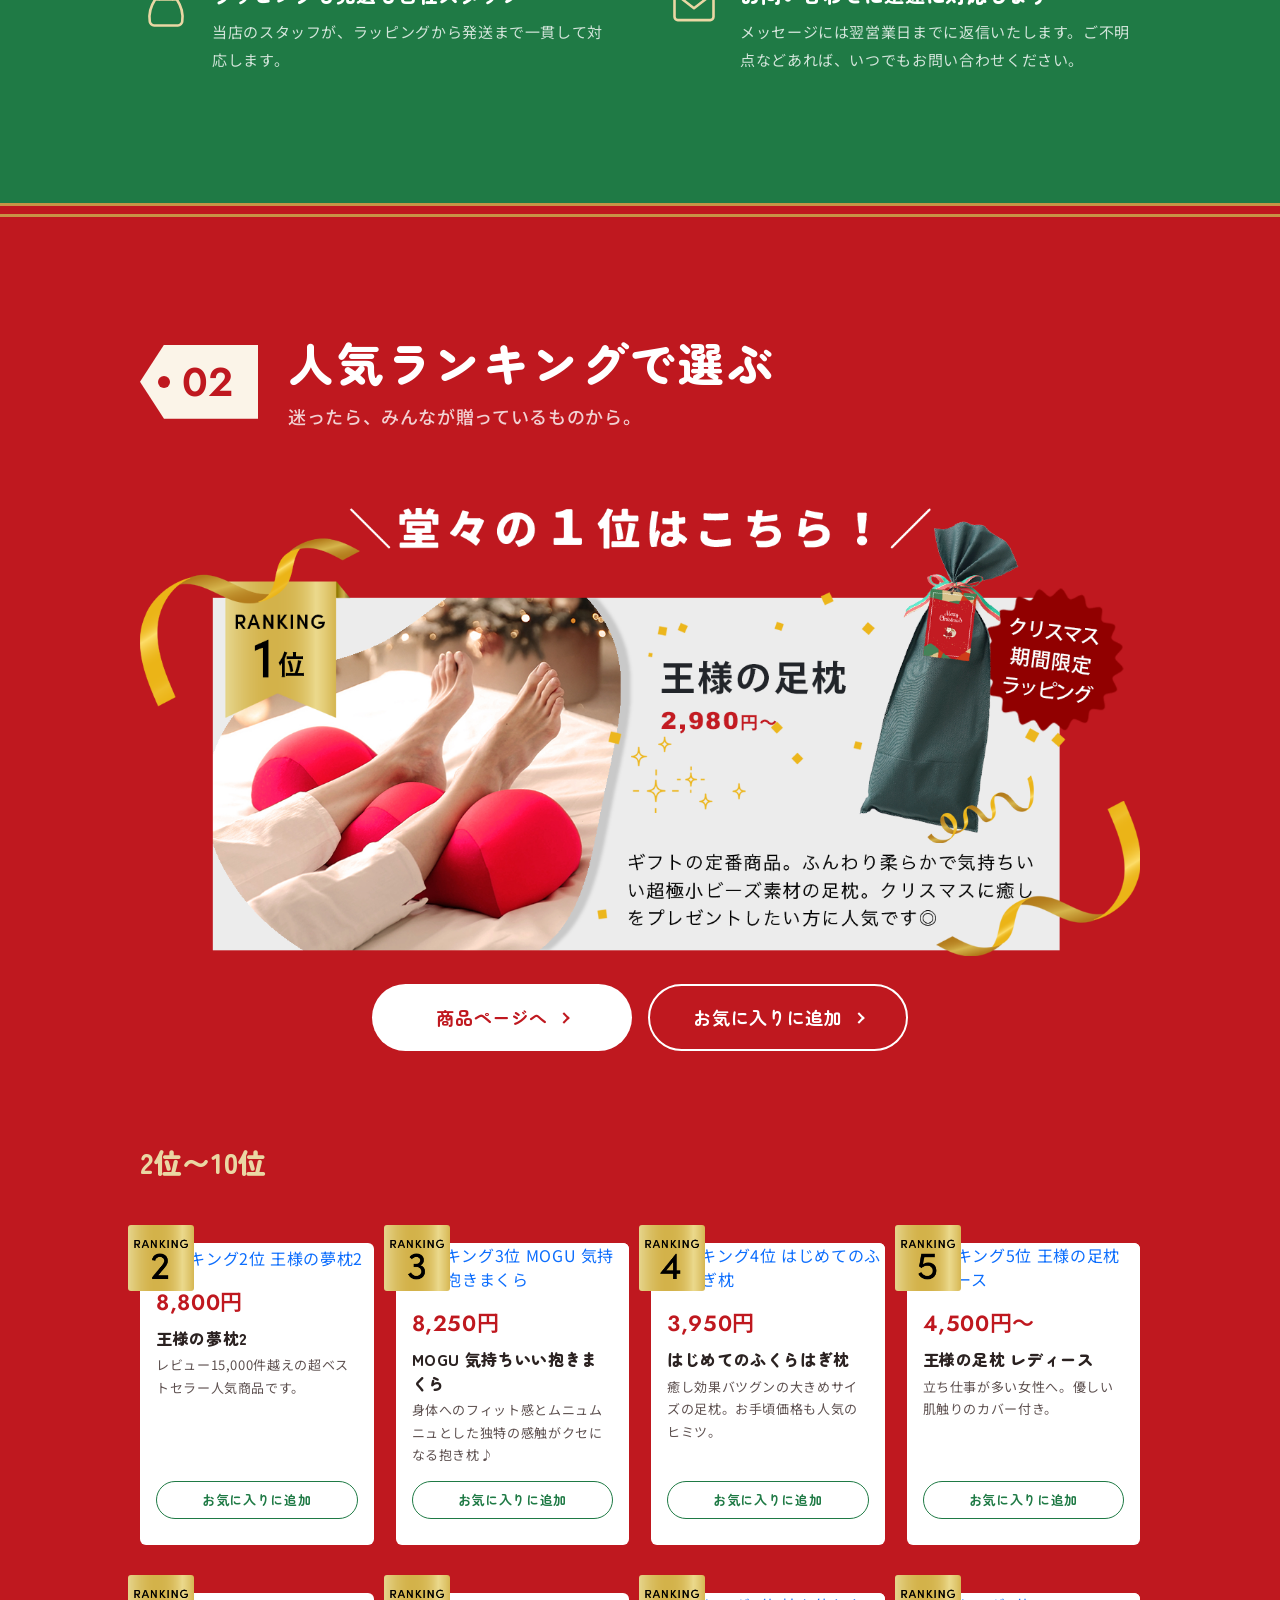
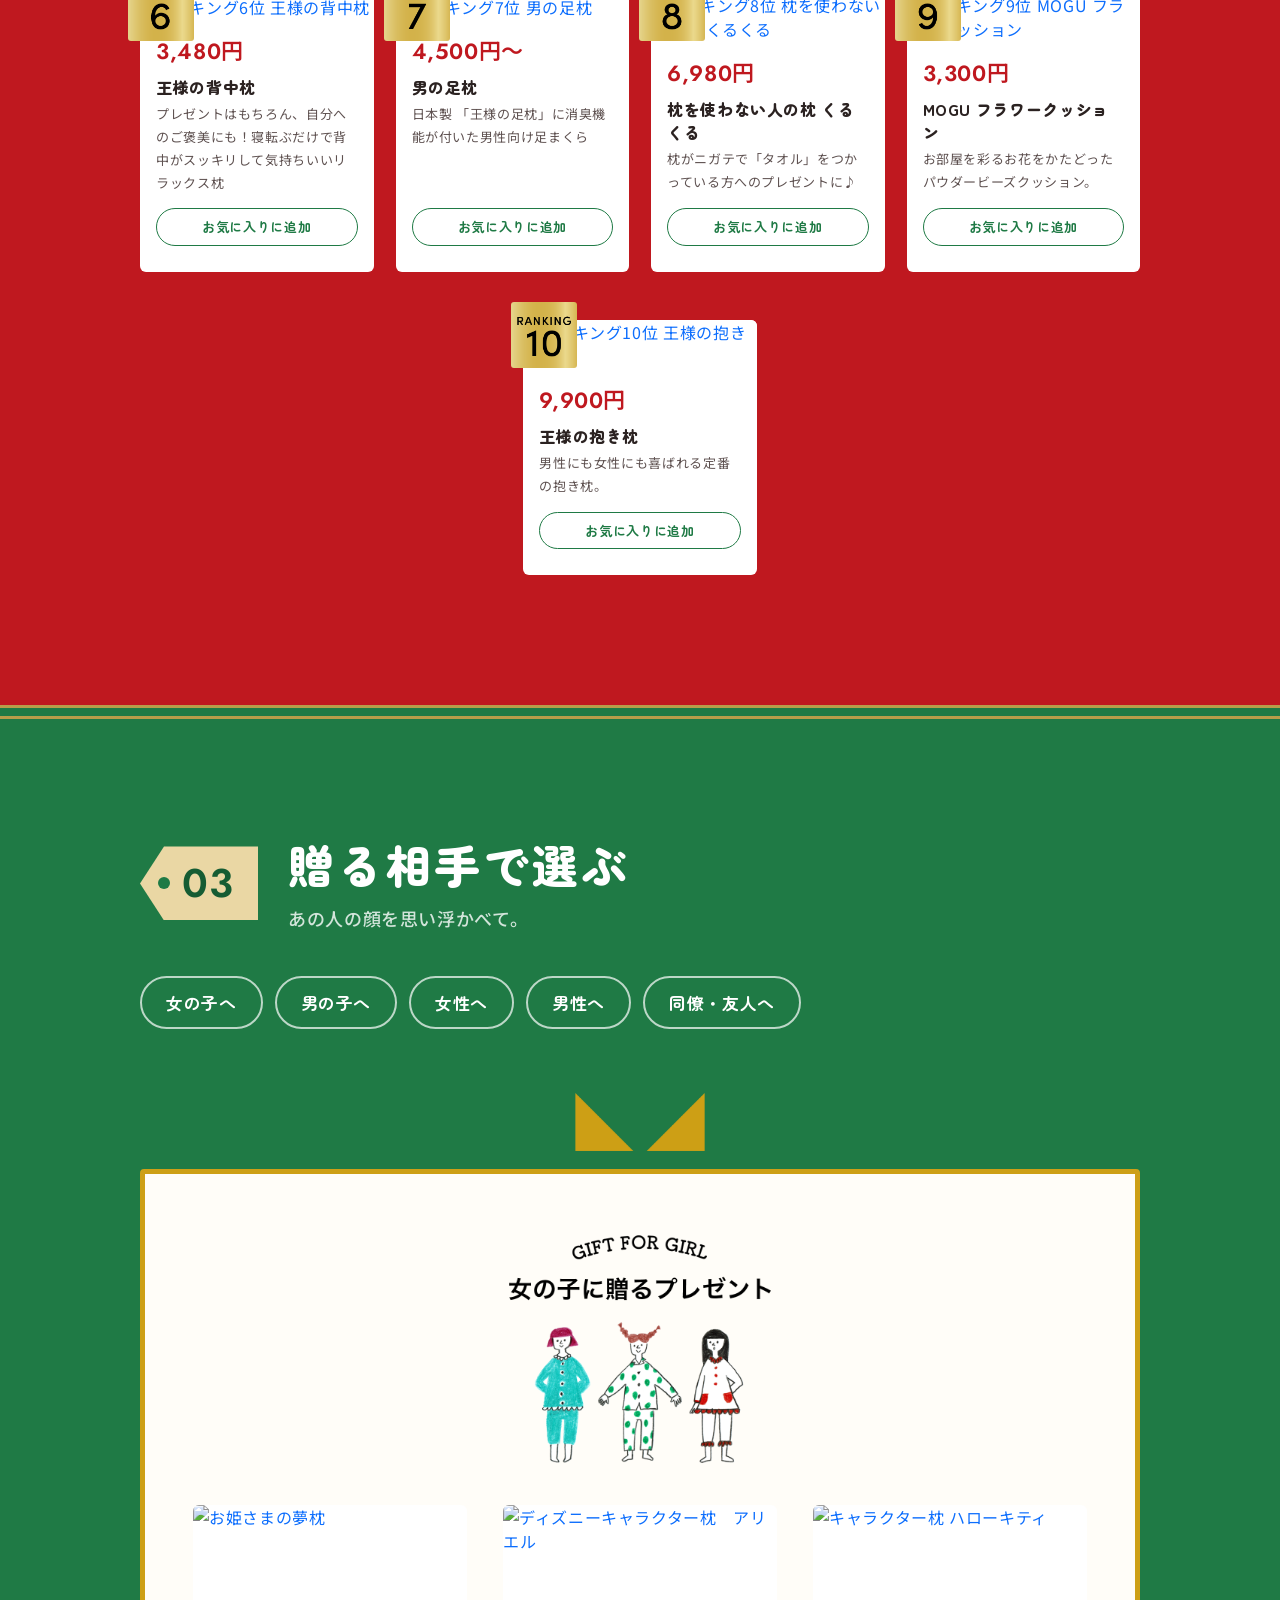
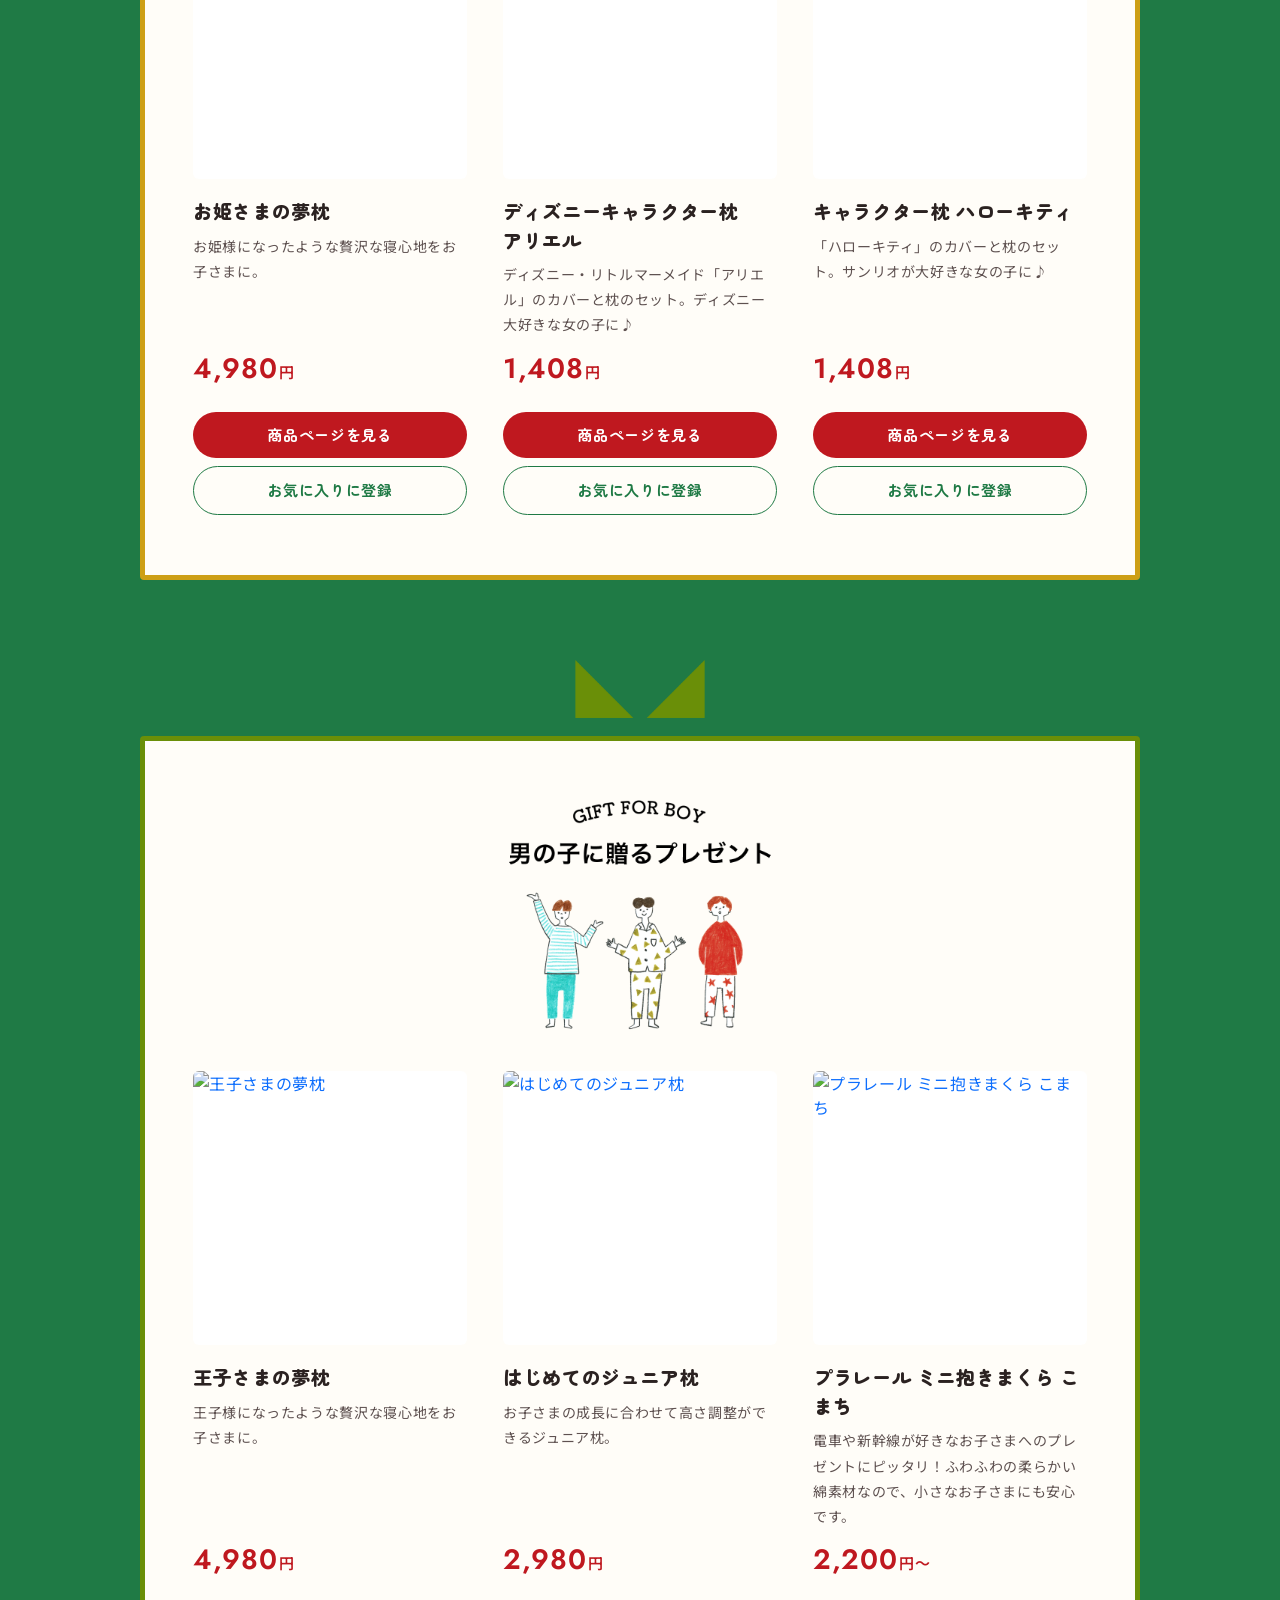
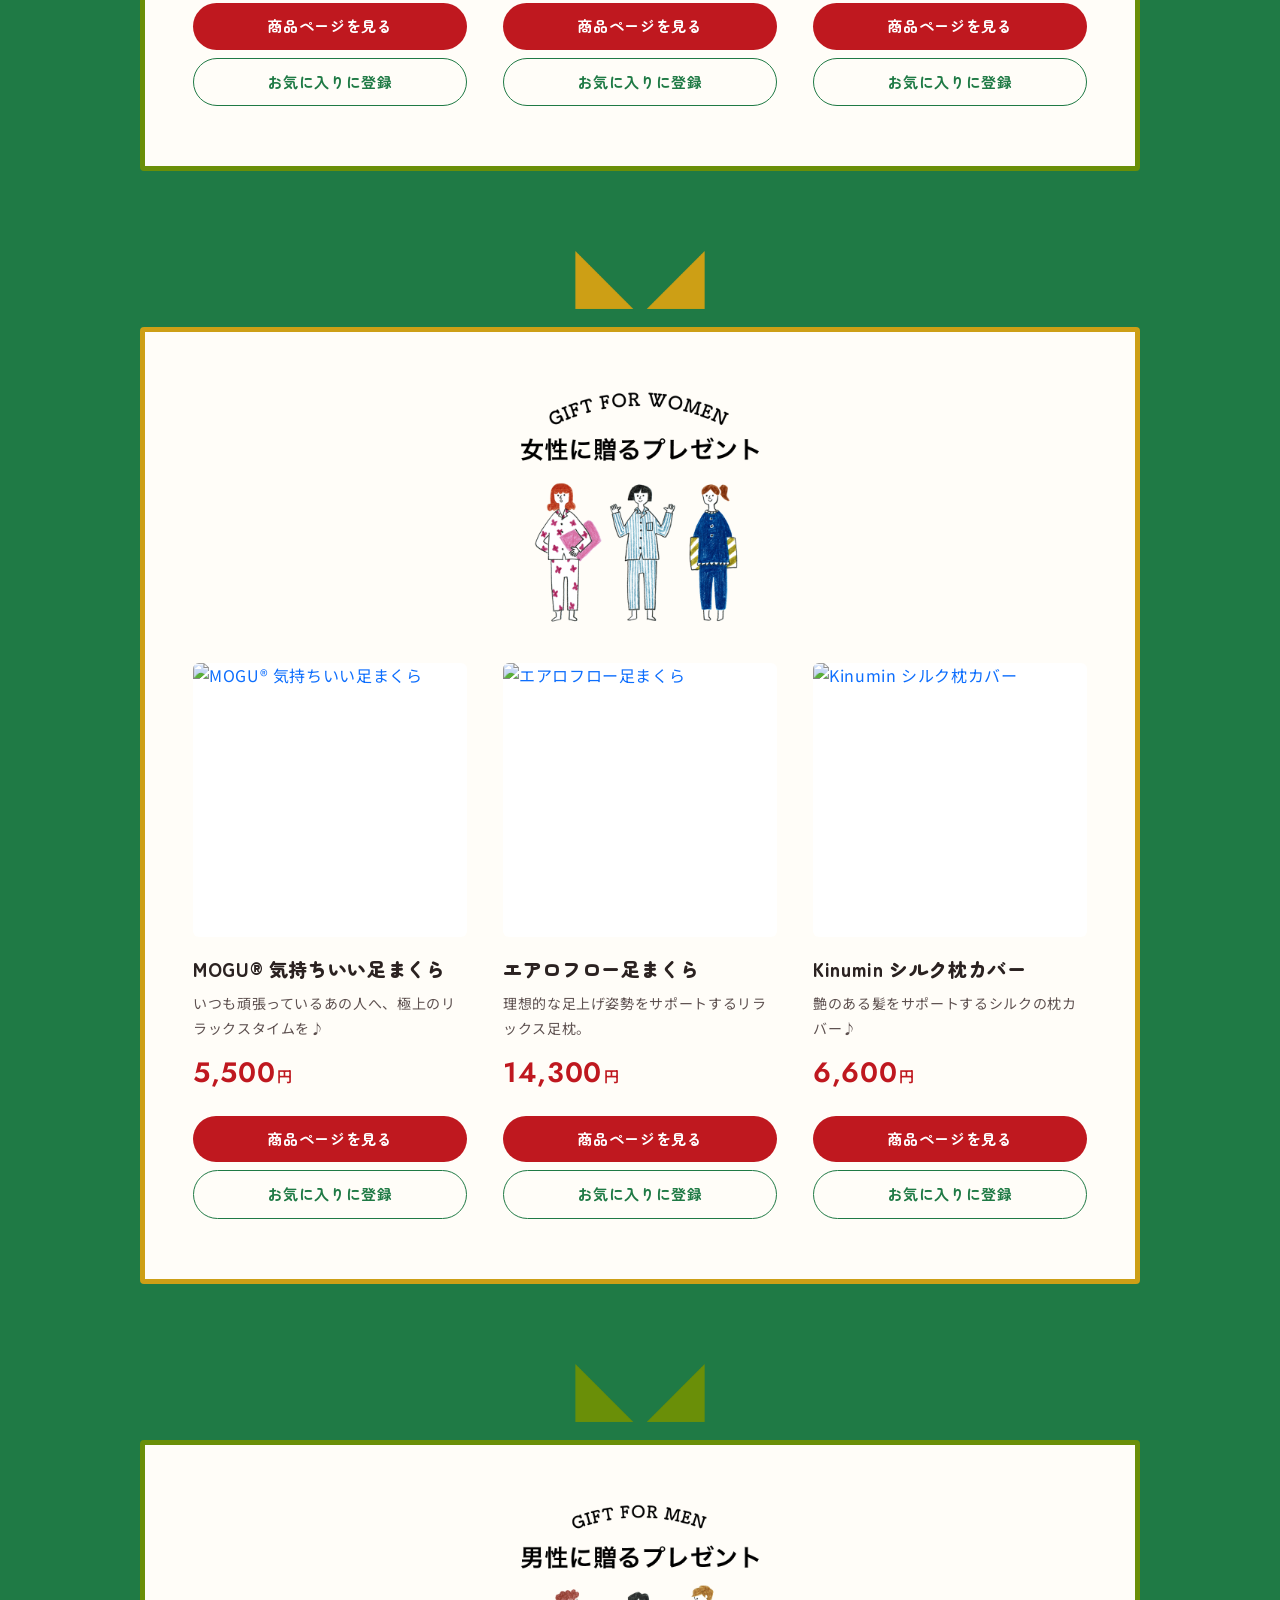
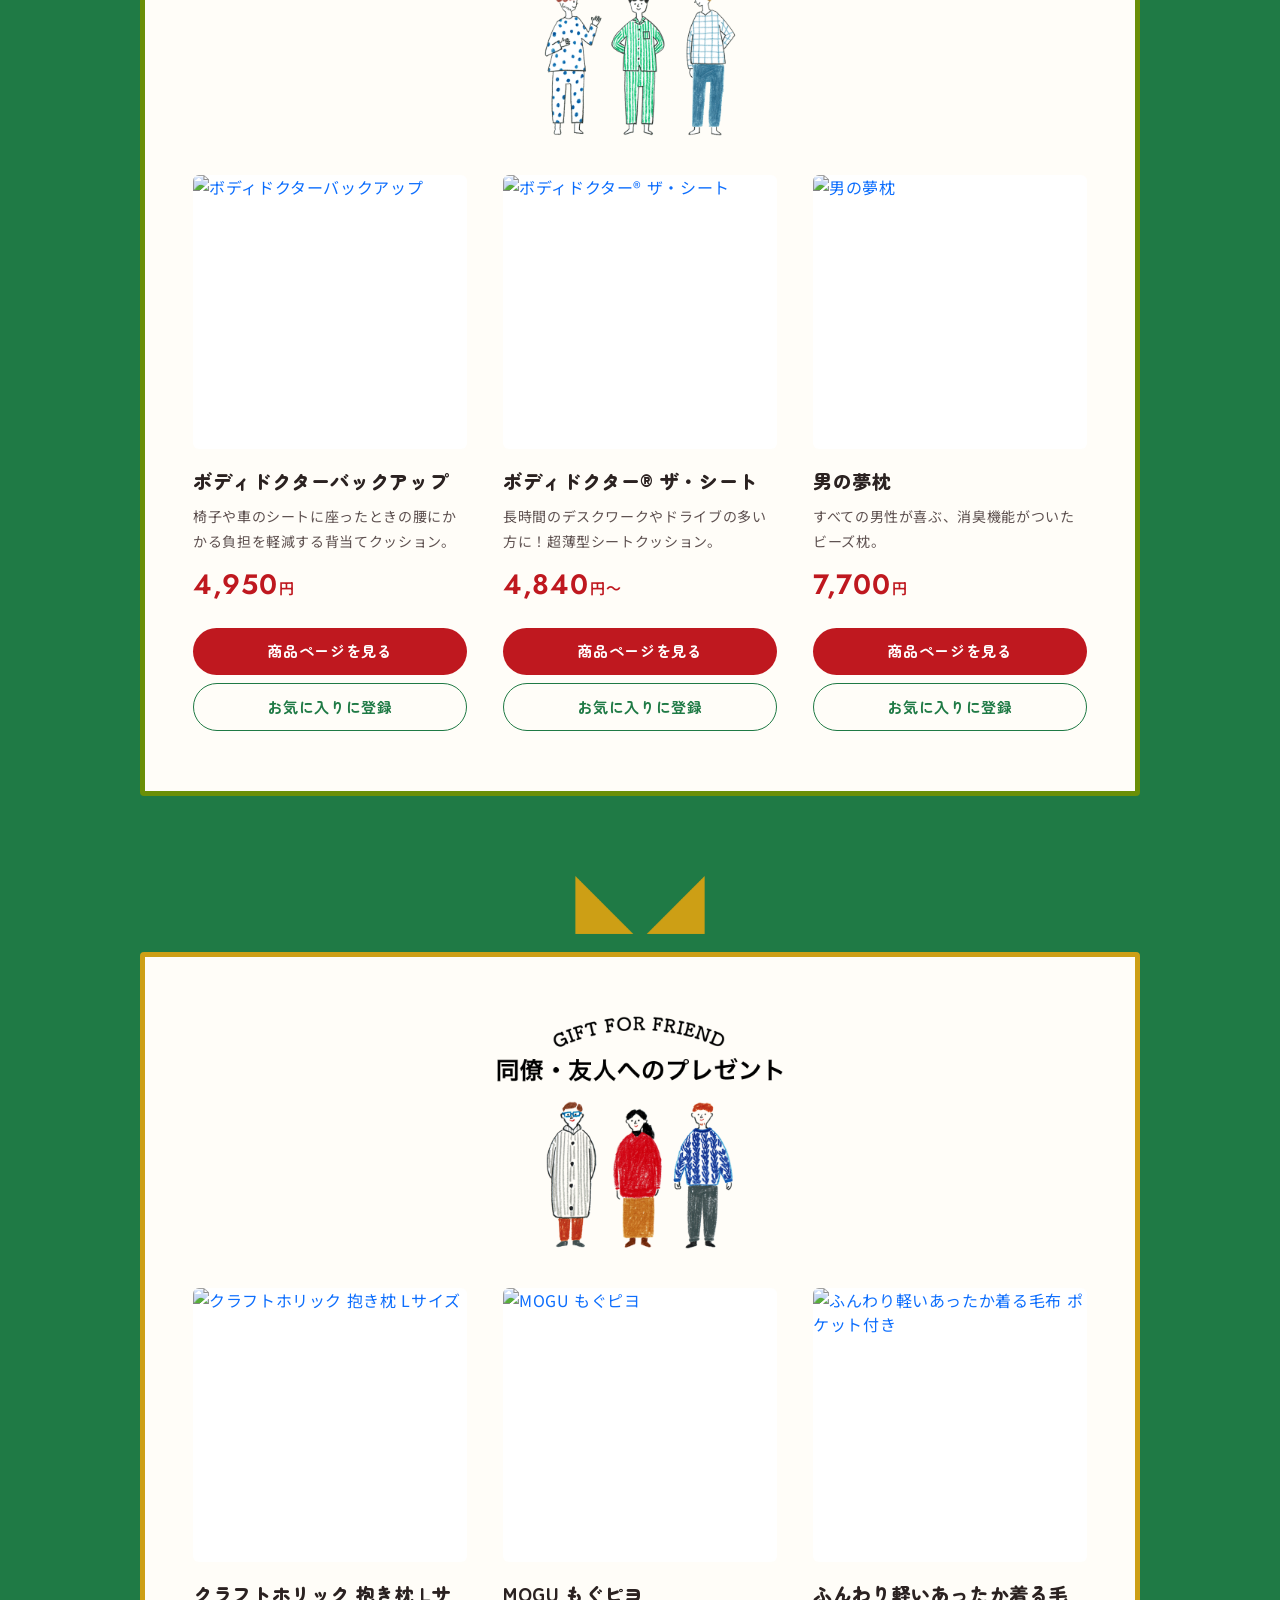
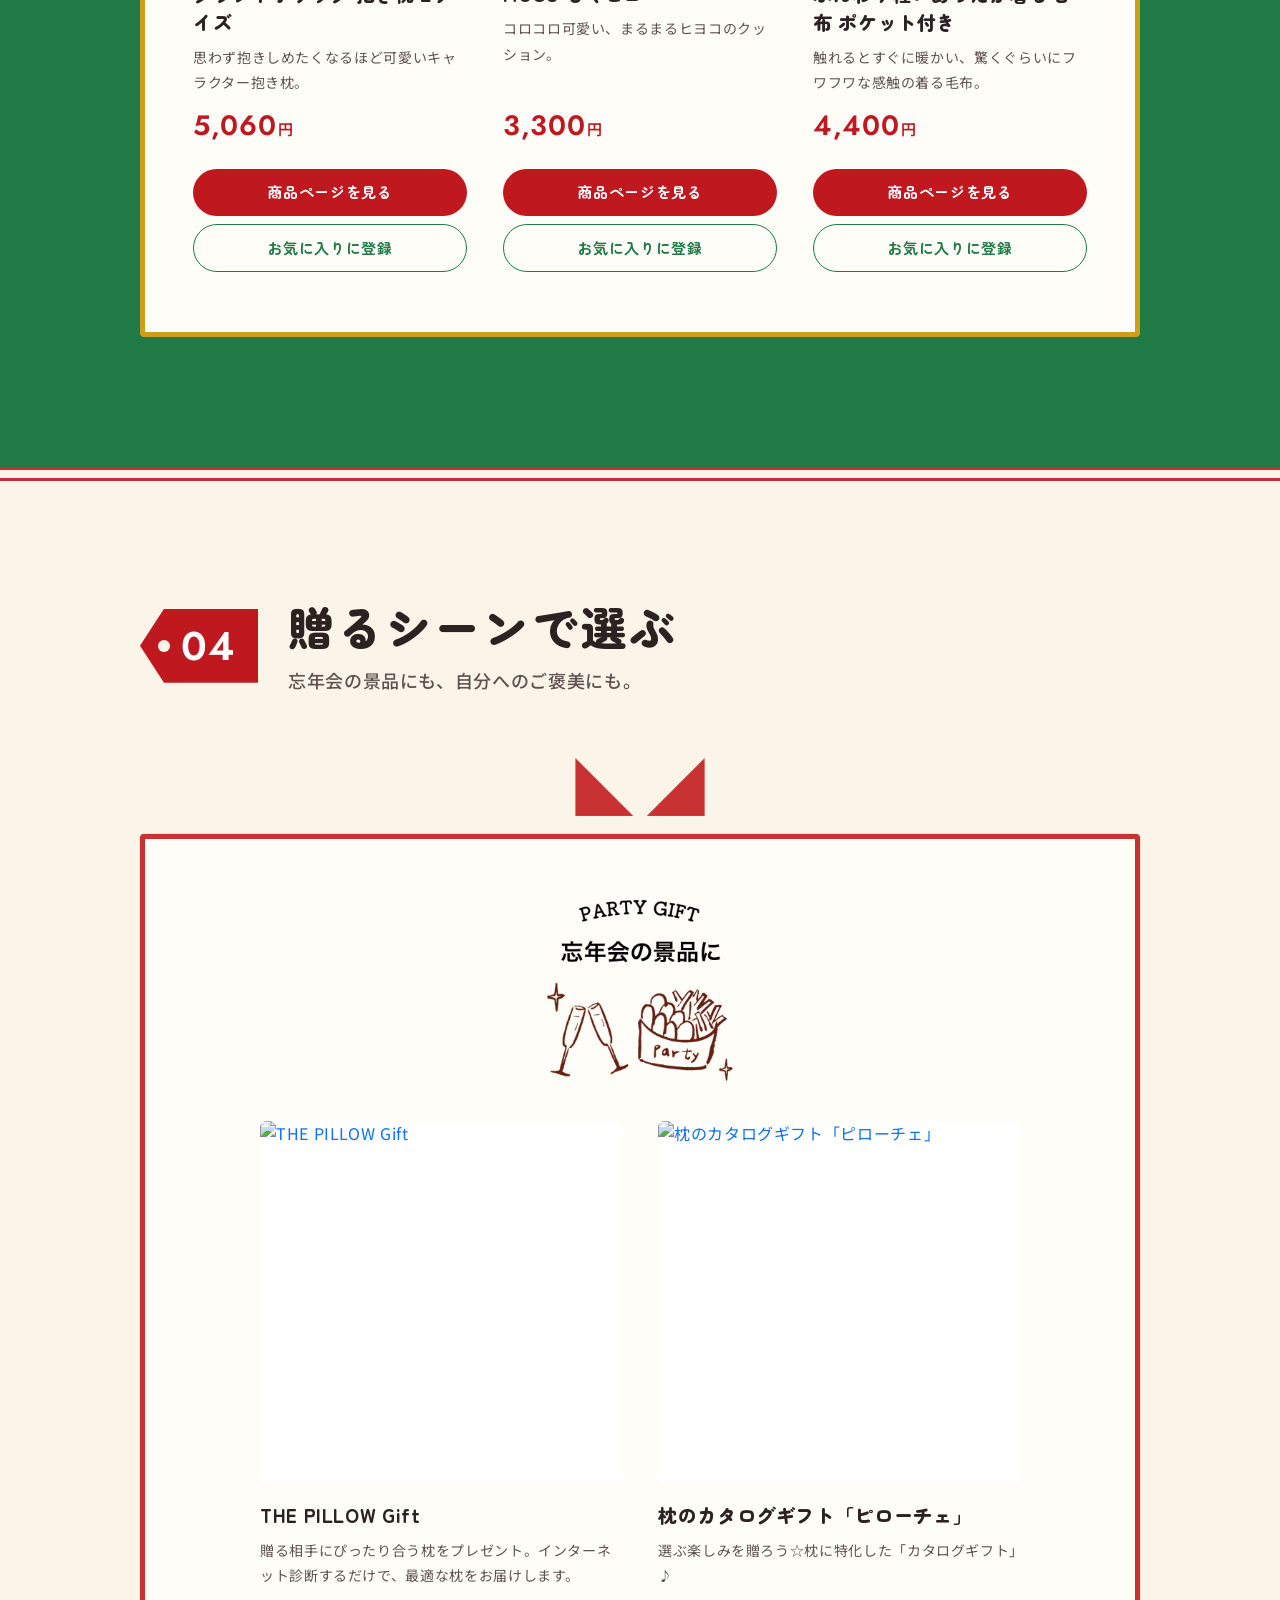
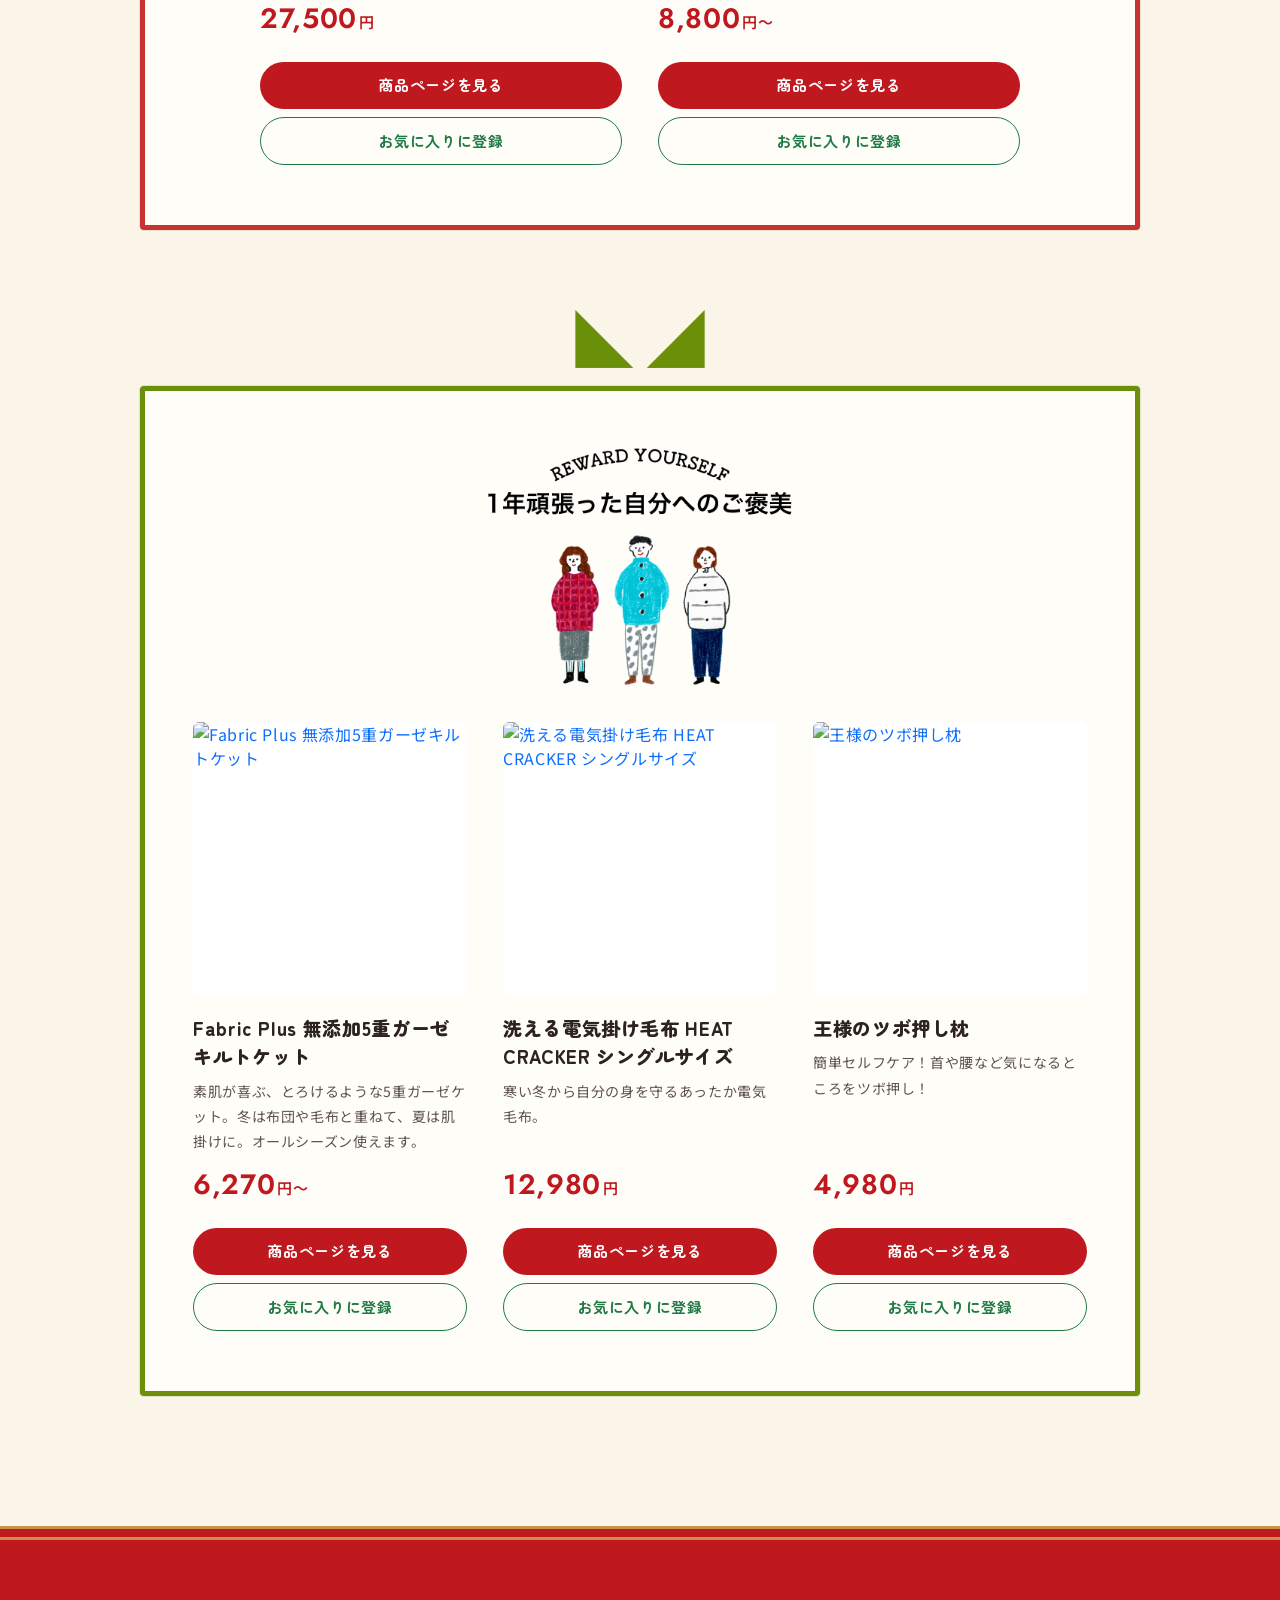
==== commit 0668f9ed: "feat: PC・スマホ看板を最新版に差し替え Co-Authored-By: Claude Opus 5.5 <noreply@anthropic.com>" ====
--- a/index.html
+++ b/index.html
@@ -98,11 +98,11 @@
 <div class="xm-sparkle js-sparkle" aria-hidden="true"></div>
 <!-- PC -->
 <div class="d-none d-md-block">
-<a href="https://www.rakuten.co.jp/oyasumi/contents/makura/present/christmas/"><img src="img/christmas_kanban_pc.jpg" width="2000" height="1130" alt="大切な人に枕を贈ろう。クリスマスキャンペーン 先着500名様 今治タオル「ミニタオル」プレゼント 11月2日（月）〜12月27日（日）"/></a>
+<a href="https://www.rakuten.co.jp/oyasumi/contents/makura/present/christmas/"><img src="img/christmas_kanban_pc.jpg" width="2000" height="1130" alt="大切な人に枕を贈ろう。クリスマスキャンペーン クリスマスラッピング無料 先着500名様 プレゼントキャンペーン 11/2-12/27 クリスマスラッピングでのご注文10,000円を超える1注文につき1個 今治タオル「ミニタオル」プレゼント"/></a>
 </div>
 <!-- スマホ -->
 <div class="d-block d-md-none">
-<a href="https://www.rakuten.co.jp/oyasumi/contents/makura/present/christmas/"><img src="img/christmas_kanban_sp.jpg" width="1000" height="1200" alt="大切な人に枕を贈ろう。クリスマスキャンペーン 先着500名様 今治タオル「ミニタオル」プレゼント 11月2日（月）〜12月27日（日）"/></a>
+<a href="https://www.rakuten.co.jp/oyasumi/contents/makura/present/christmas/"><img src="img/christmas_kanban_sp.jpg" width="1000" height="1200" alt="大切な人に枕を贈ろう。クリスマスキャンペーン クリスマスラッピング無料 先着500名様 プレゼントキャンペーン 11/2-12/27 クリスマスラッピングでのご注文10,000円を超える1注文につき1個 今治タオル「ミニタオル」プレゼント"/></a>
 </div>
 </div>
 
--- a/css/xmas2026.css
+++ b/css/xmas2026.css
@@ -686,6 +686,20 @@
 .xm-rankgrid .btn:hover { background: var(--green); color: #fff; }
 .xm-rankgrid .ranking-icon { top: -22px; left: -14px; }
 .xm-rankgrid .ranking-icon img { width: 78px; border-radius: 3px; }
+
+/* PC（1024px〜）は4列。端数の最後の1枚は中央に置く（8分割グリッドで2マスずつ） */
+@media screen and (min-width: 1024px) {
+  .xm-rankgrid .slider { grid-template-columns: repeat(8, 1fr); gap: 48px 22px; }
+  .xm-rankgrid .ranking_img_box { grid-column: span 2; }
+  .xm-rankgrid .ranking_img_box:last-child:nth-child(4n+1) { grid-column: 4 / span 2; }
+  .xm-rankgrid .card-body { padding: 16px 16px 18px; }
+  .xm-rankgrid .product-name { font-size: 16px; }
+  .xm-rankgrid .card-text { font-size: 13px; }
+  .xm-rankgrid .price { font-size: 22px; }
+  .xm-rankgrid .btn { font-size: 13px; }
+  .xm-rankgrid .ranking-icon { top: -18px; left: -12px; }
+  .xm-rankgrid .ranking-icon img { width: 66px; }
+}
 
 /* ---------------------------------------------------------
    03 / 04 / 05 商品パネル（ジェネレーター出力をスタイルだけで再構成）
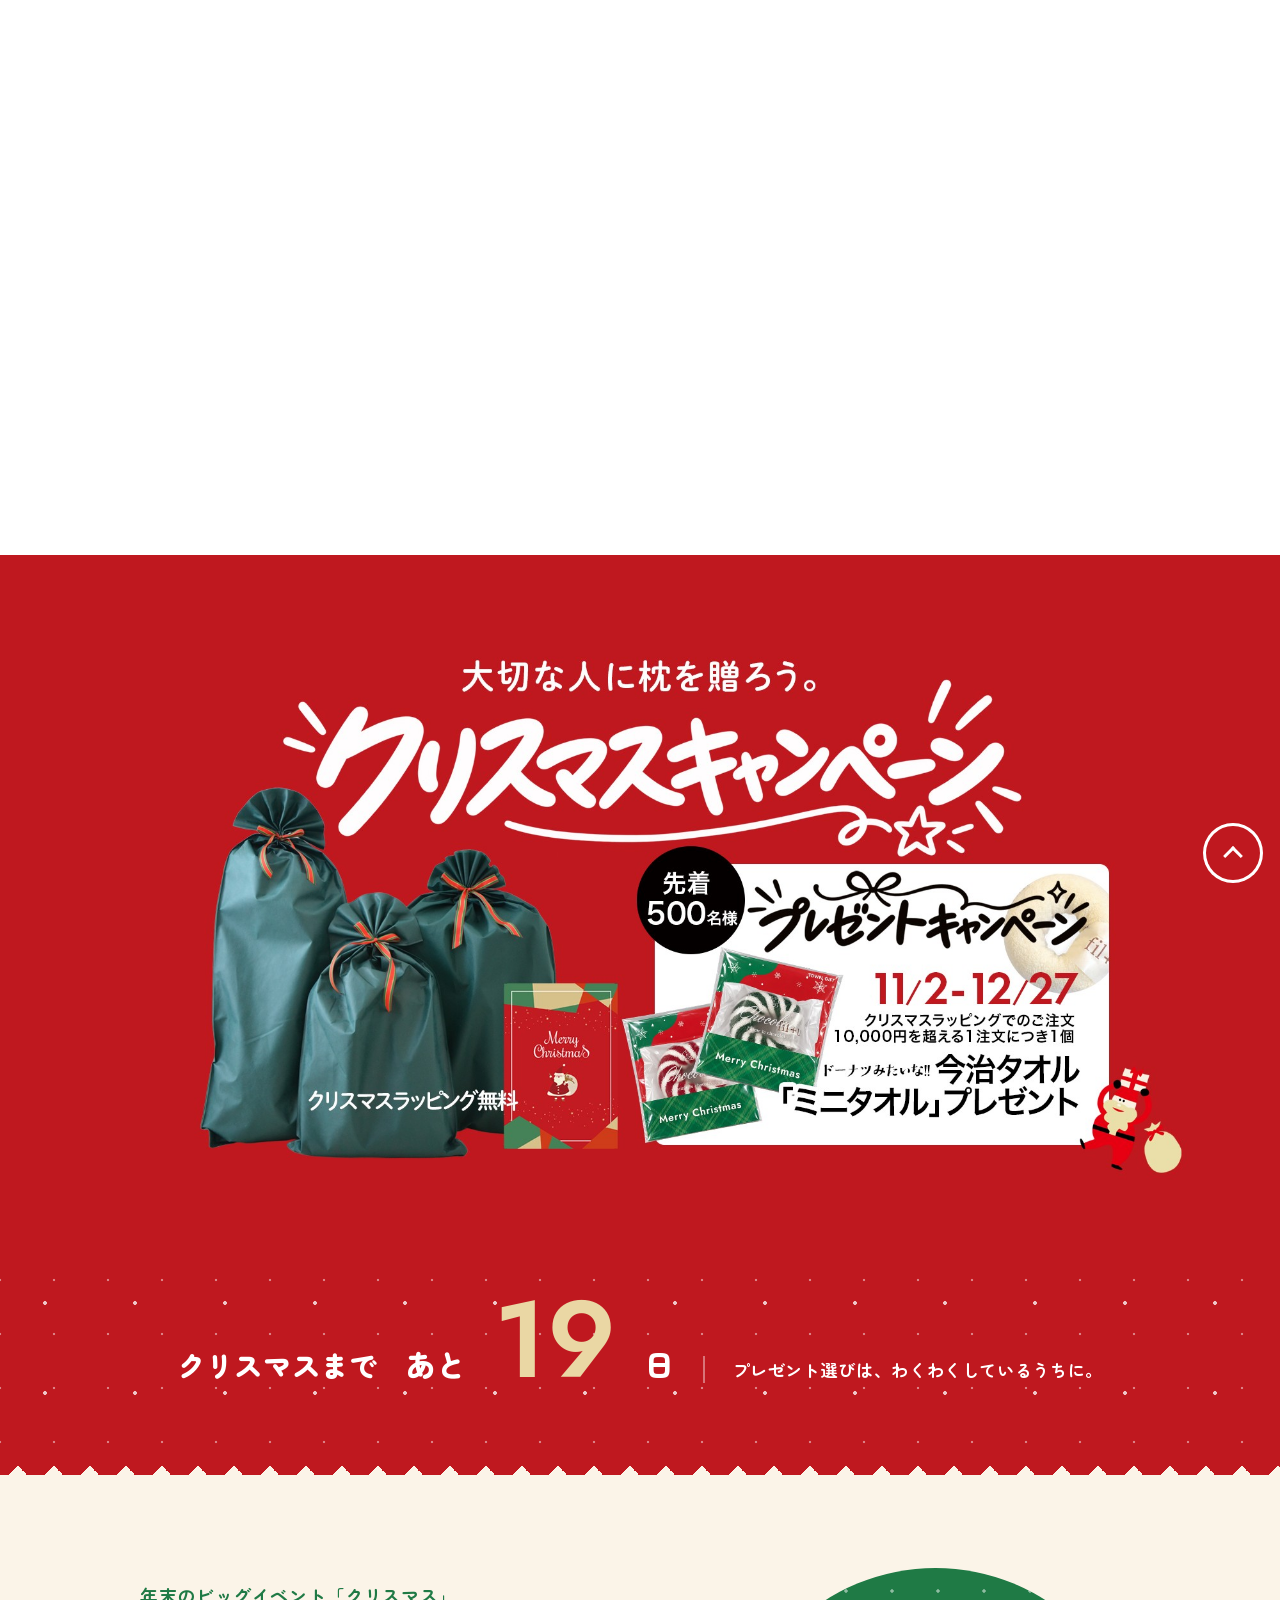
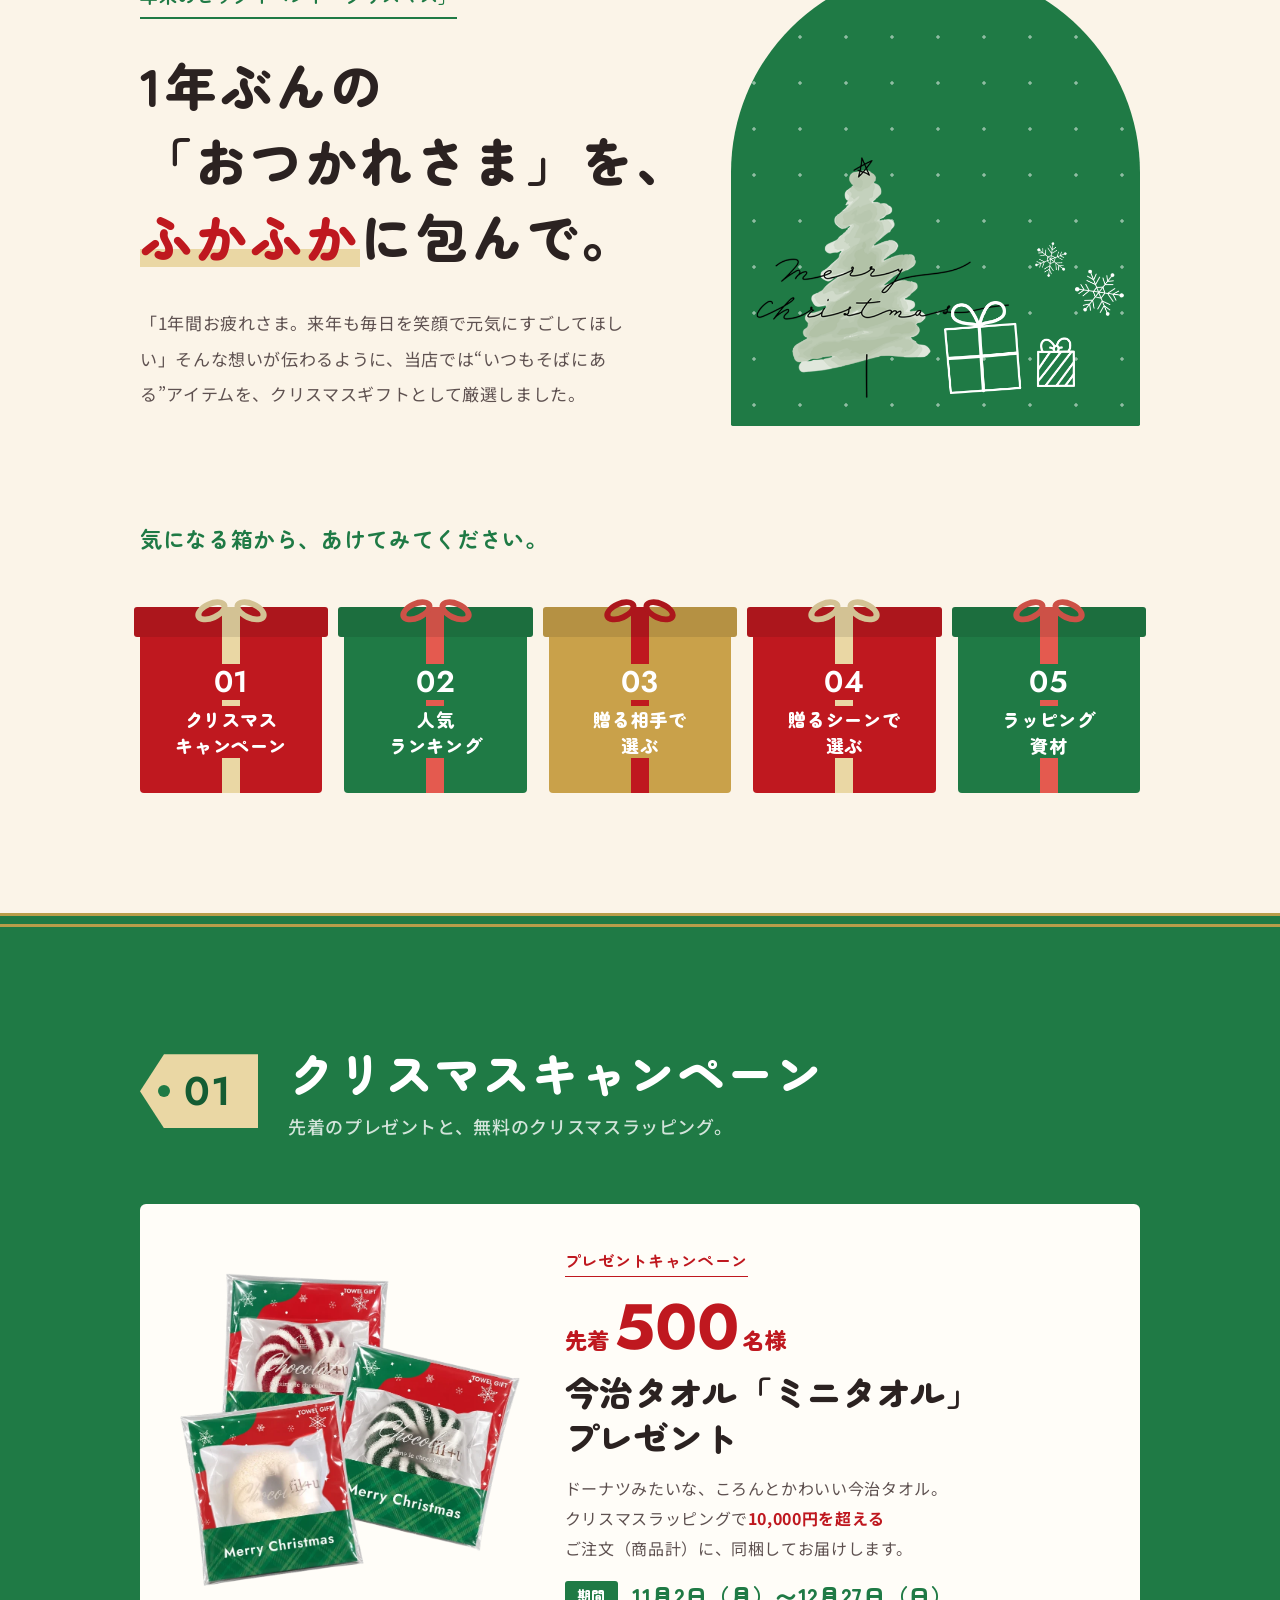
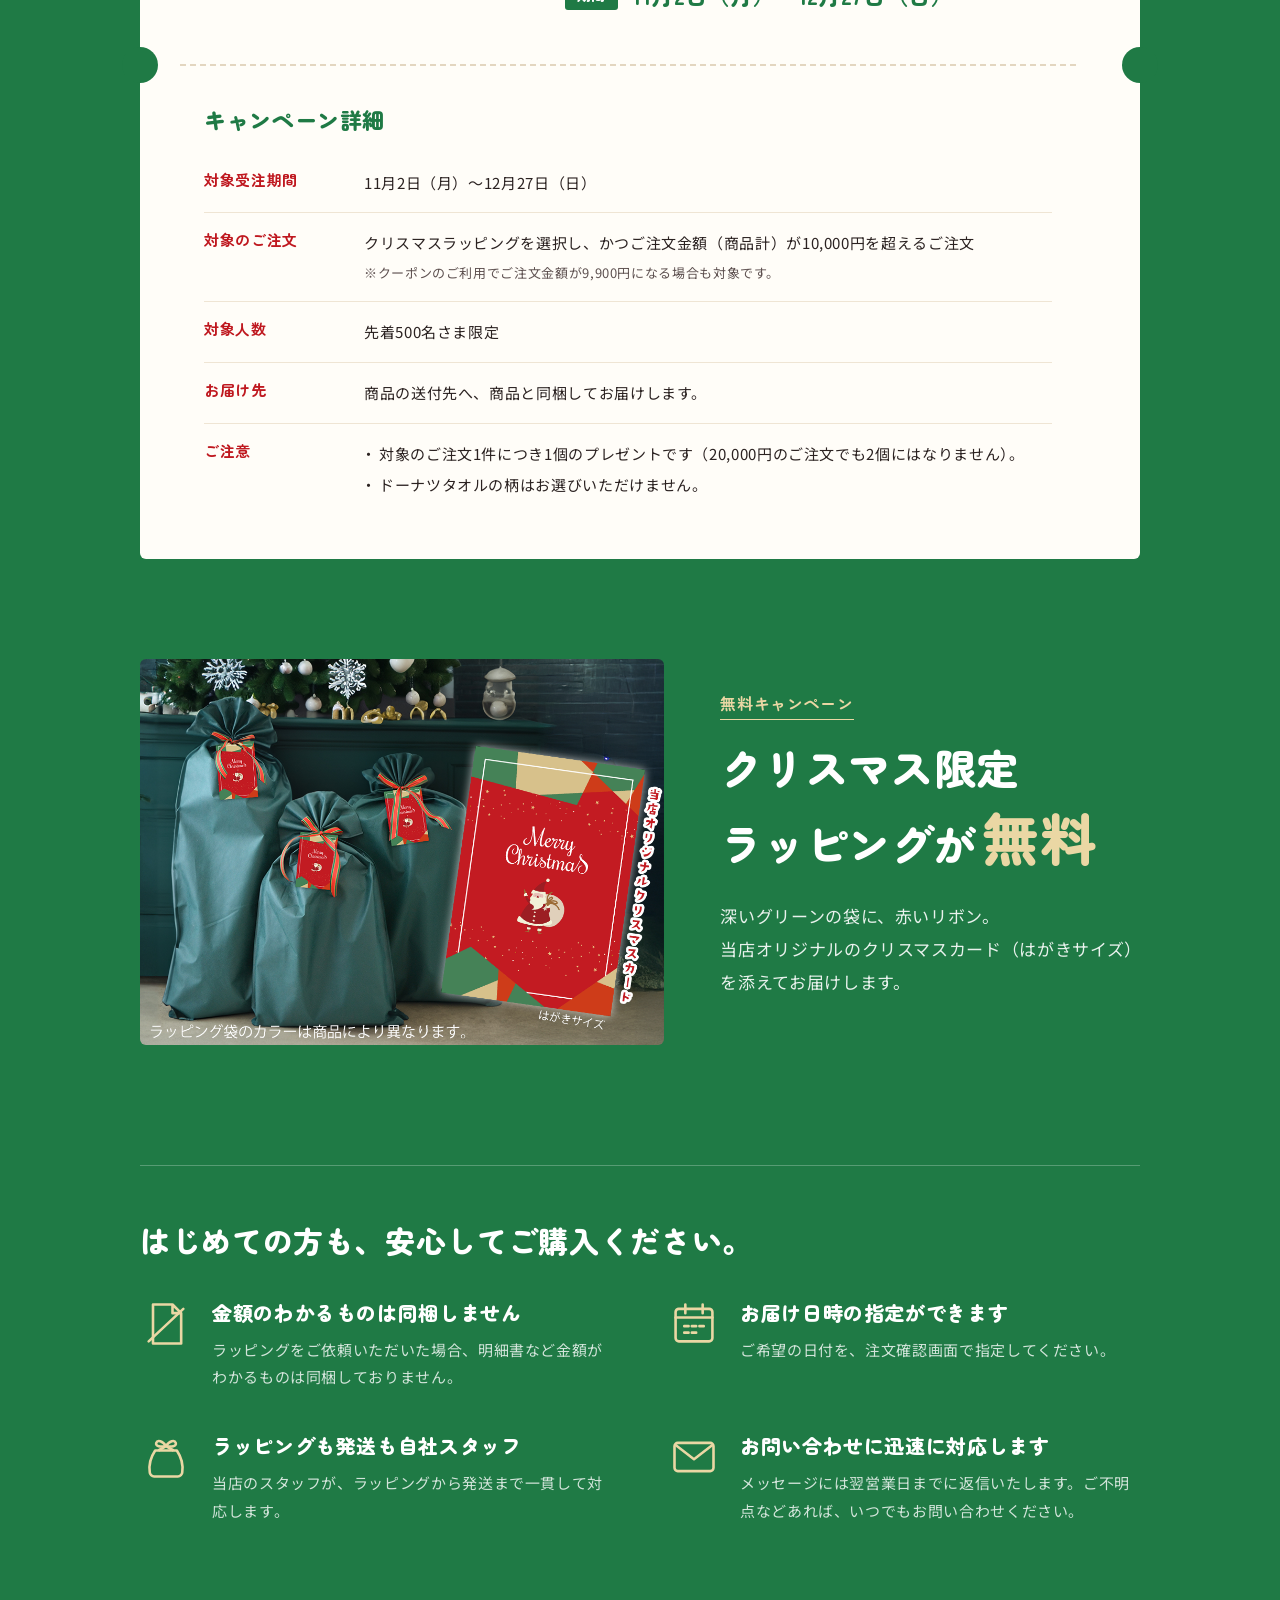
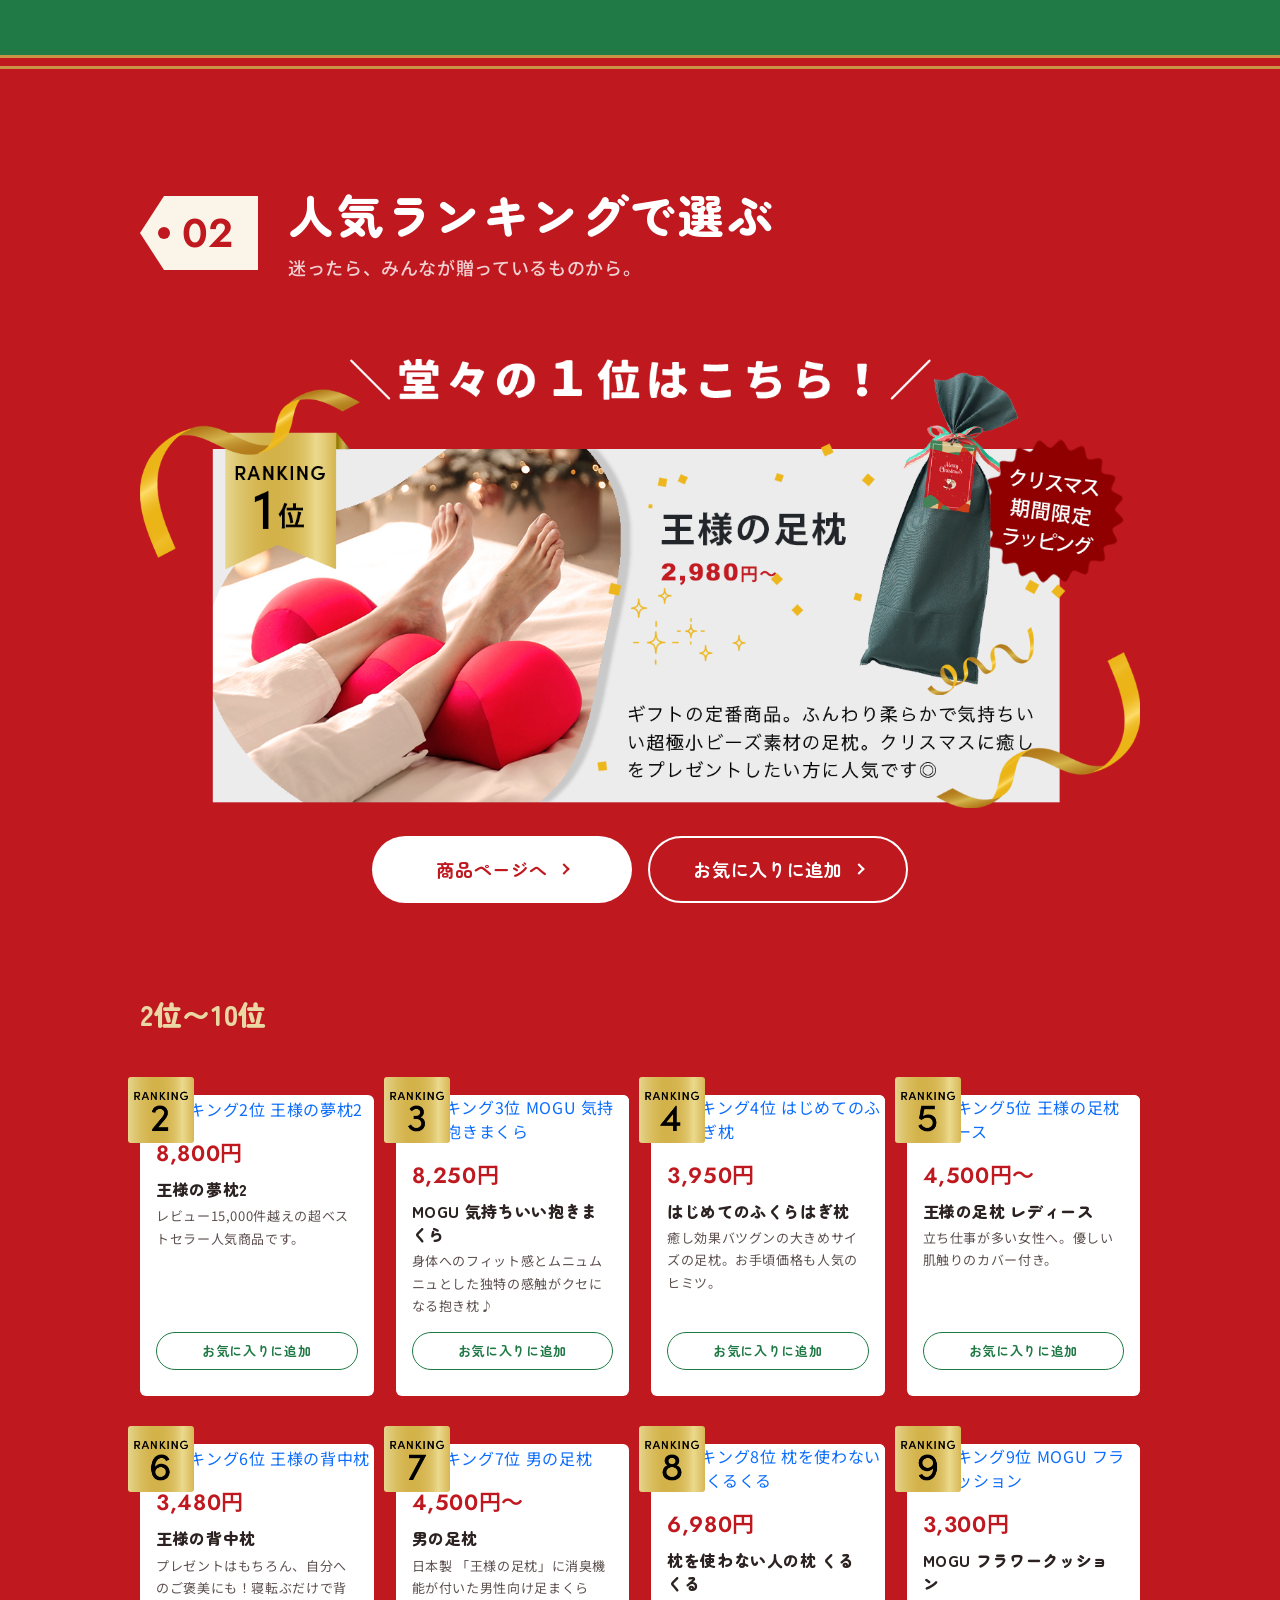
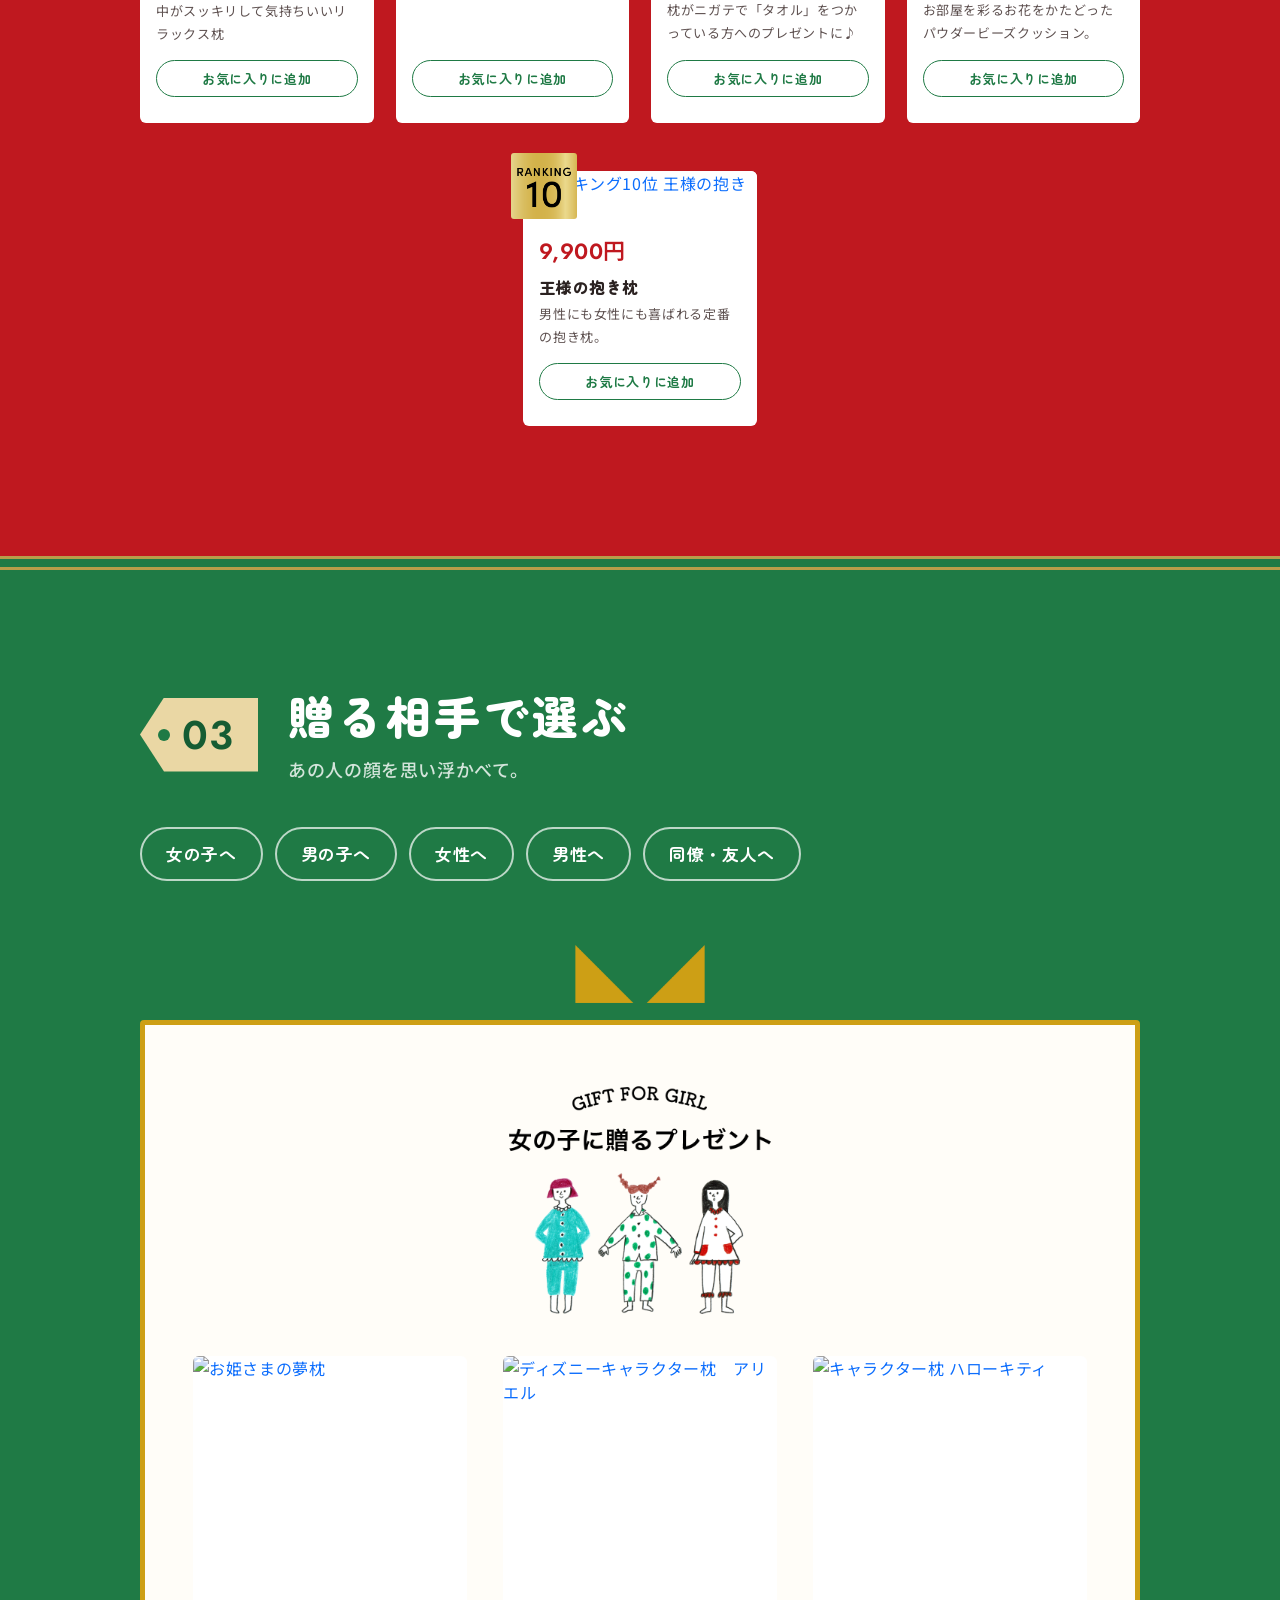
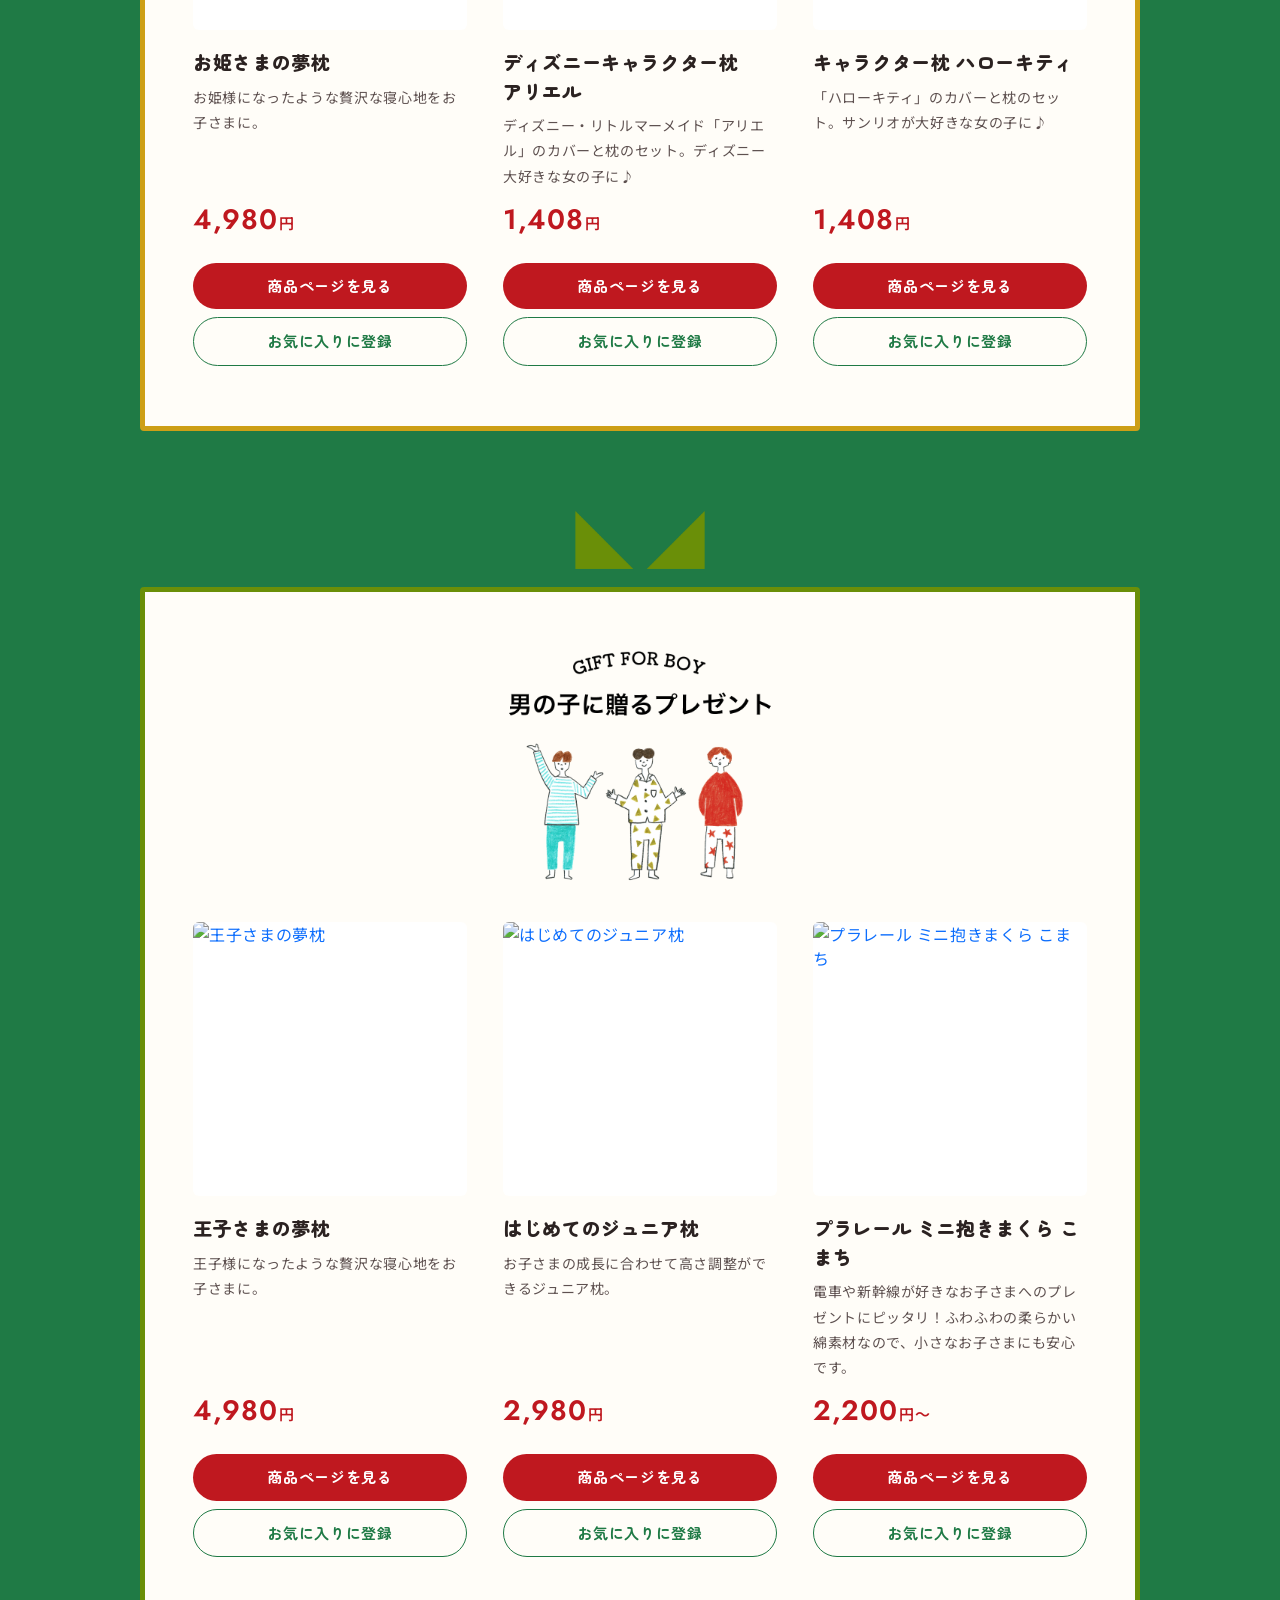
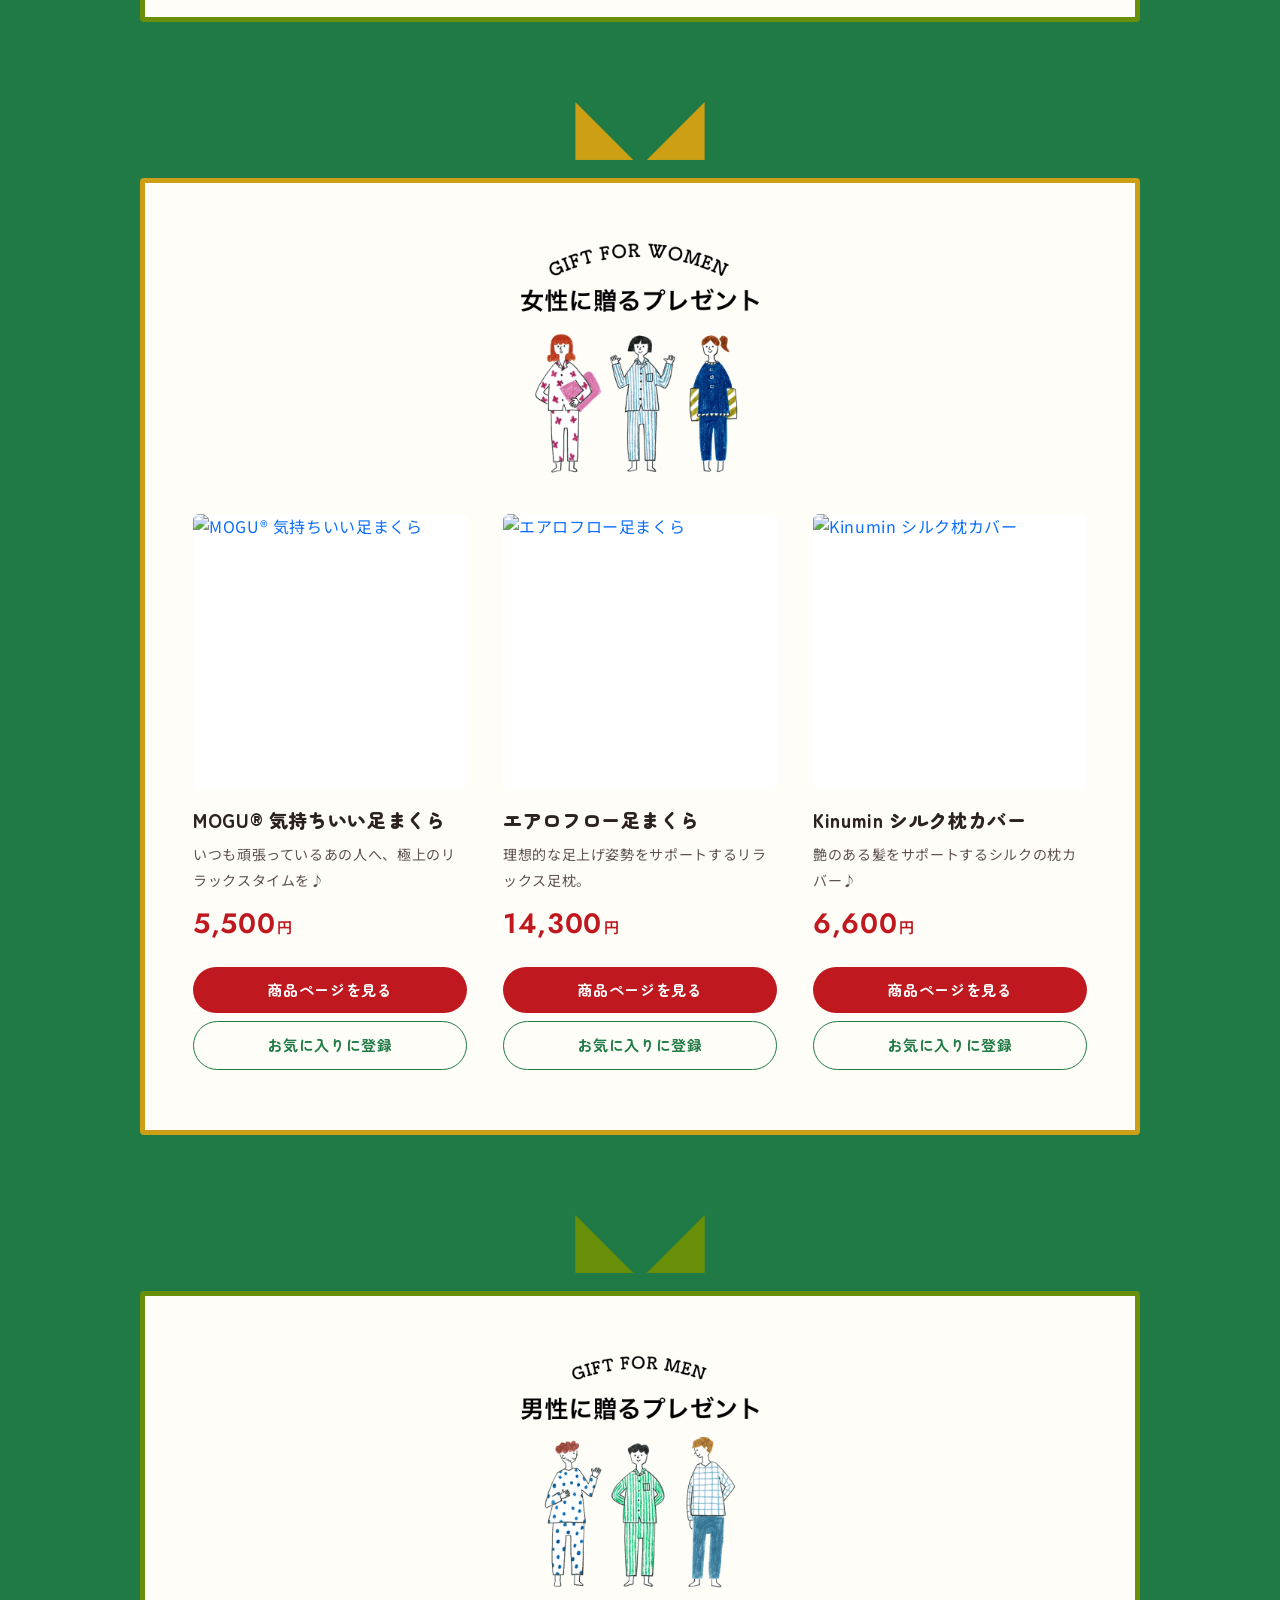
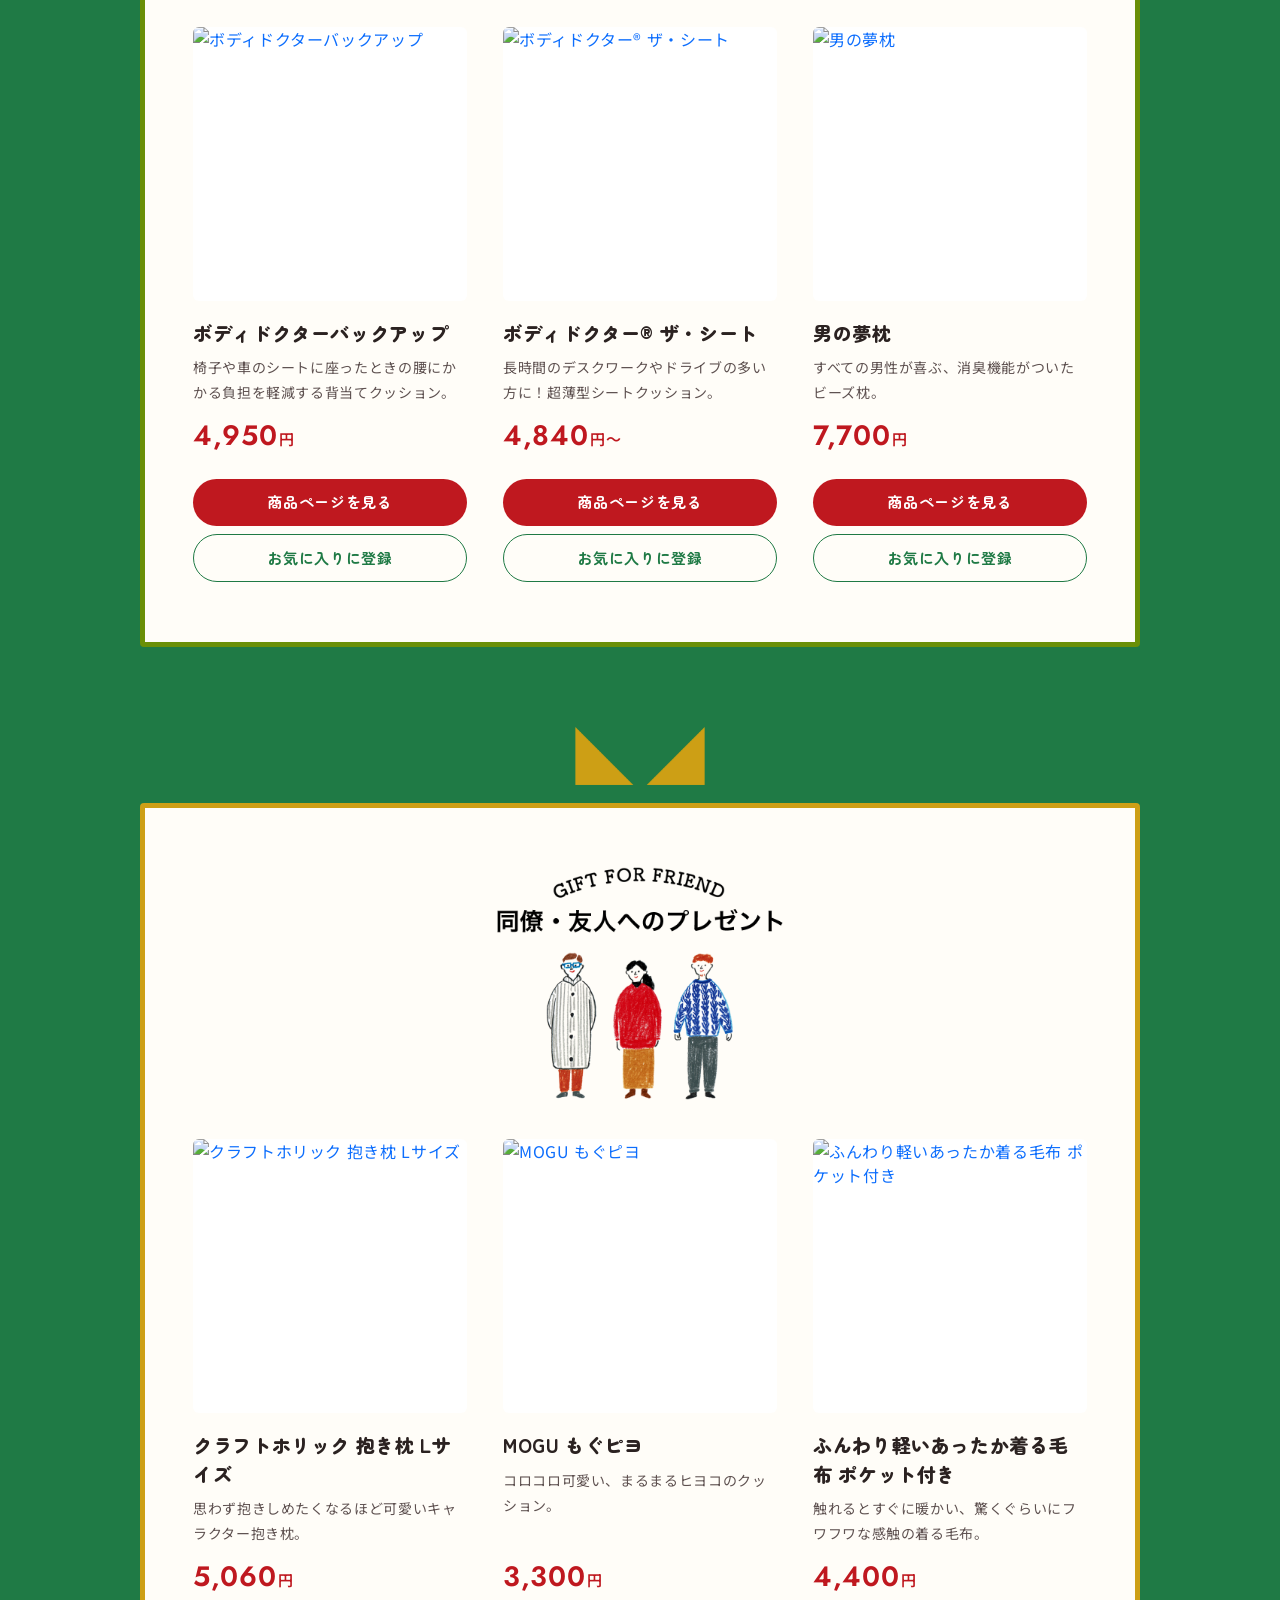
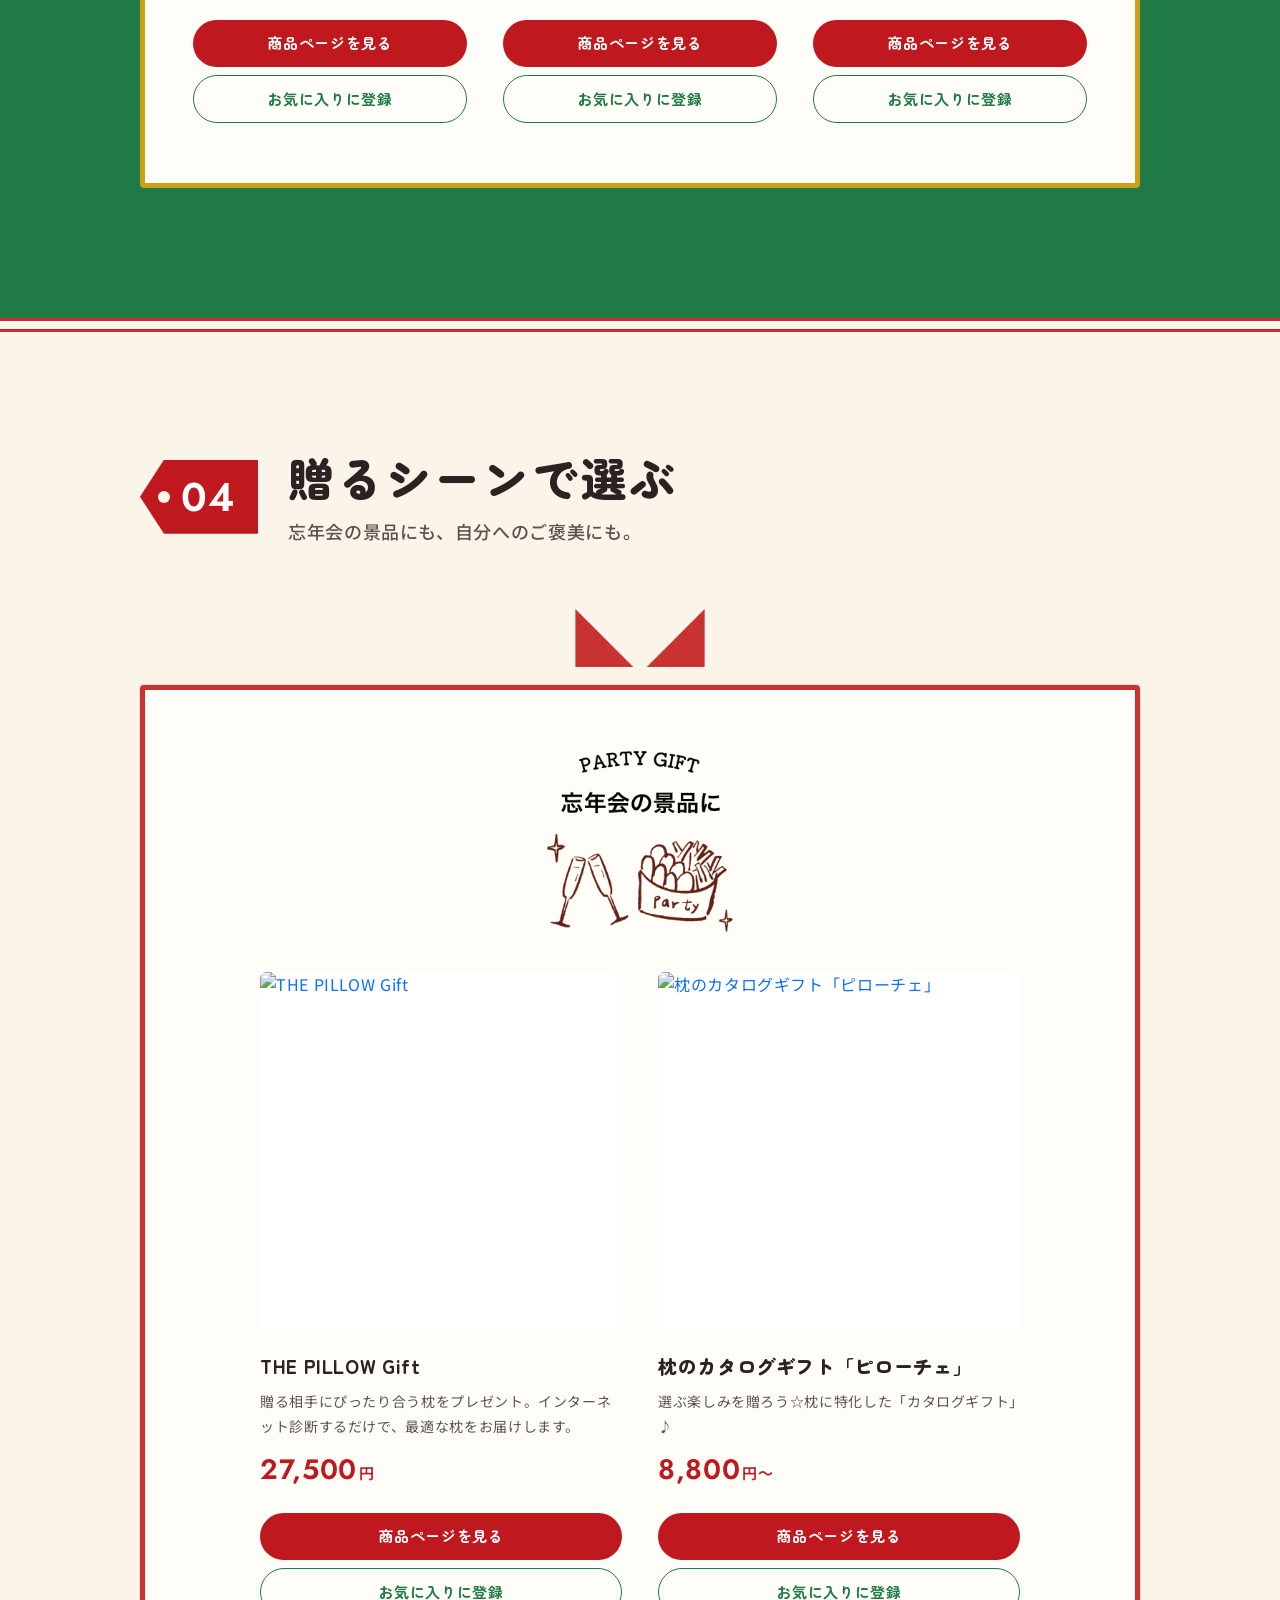
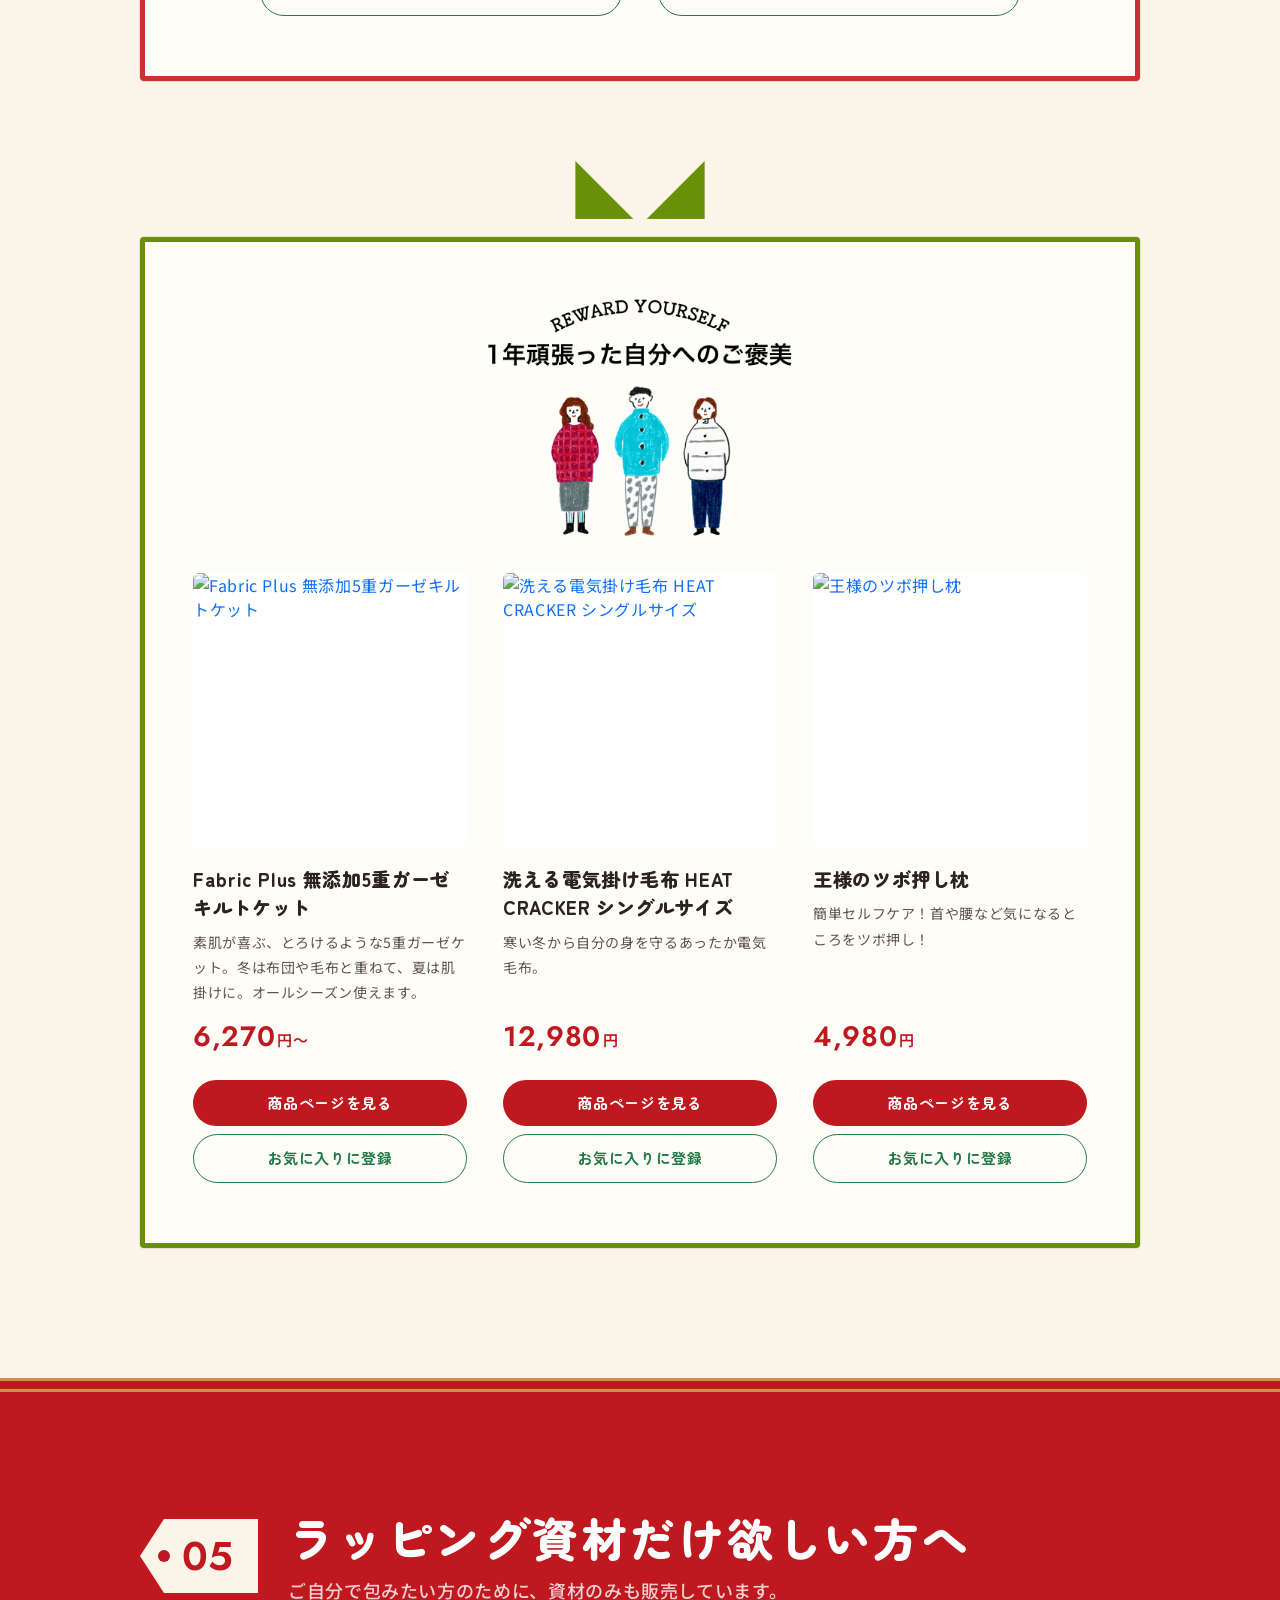
==== commit 5bcdf87c: "fix: ミニタオルのブロックの高さを縮める（見出し2行・写真小さめ・余白調整） Co-Authored-By: Claude Opus 5.5 <noreply@anthropic.com>" ====
--- a/index.html
+++ b/index.html
@@ -170,7 +170,7 @@
       <div class="xm-gift1__text">
         <p class="xm-gift1__label">プレゼントキャンペーン</p>
         <p class="xm-gift1__first">先着<b>500</b>名様</p>
-        <h3 class="xm-gift1__title"><span>今治タオル</span><span>「ミニタオル」</span><span>プレゼント</span></h3>
+        <h3 class="xm-gift1__title"><span>今治タオル「ミニタオル」</span><span>プレゼント</span></h3>
         <p class="xm-gift1__desc">ドーナツみたいな、ころんとかわいい今治タオル。<br>クリスマスラッピングで<strong>10,000円を超える</strong><br class="d-none d-md-inline">ご注文（商品計）に、<span class="xm-nowrap">同梱してお届けします。</span></p>
         <p class="xm-gift1__date"><span>期間</span>11月2日（月）〜12月27日（日）</p>
       </div>
--- a/css/xmas2026.css
+++ b/css/xmas2026.css
@@ -448,15 +448,15 @@
 /* プレゼントキャンペーン：先着500名様 */
 .xm-gift1 {
   display: grid;
-  grid-template-columns: 1fr 1.15fr;
+  grid-template-columns: .8fr 1.2fr;
   align-items: center;
-  gap: 56px;
+  gap: 44px;
   background: var(--paper);
   color: var(--ink);
   border-radius: 6px;
   --pl: 40px;
   --pr: 64px;
-  padding: 64px var(--pr) 56px var(--pl);
+  padding: 44px var(--pr) 44px var(--pl);
   margin-bottom: 40px;
   position: relative;
 }
@@ -474,7 +474,7 @@
 .xm-gift1__detail::after  { right: calc(-1 * var(--pr) - 18px); }
 .xm-gift1 .xm-gift1__label { color: var(--red); border-color: var(--red); }
 
-.xm-gift1__visual { margin: 0; }
+.xm-gift1__visual { margin: 0; max-width: 340px; justify-self: center; }
 .xm-gift1__visual img { display: block; width: 100%; height: auto; }
 
 /* キャンペーン詳細（チケットの半券部分） */
@@ -521,7 +521,7 @@
   font-size: 22px;
   color: var(--red);
   line-height: 1;
-  margin-bottom: 14px !important;
+  margin-bottom: 10px !important;
 }
 .xm-gift1__first b {
   font-family: var(--num);
@@ -533,12 +533,12 @@
 .xm-gift1__title {
   font-family: var(--maru);
   font-weight: 900;
-  font-size: 40px;
-  line-height: 1.4;
-  margin: 0 0 22px;
+  font-size: 34px;
+  line-height: 1.35;
+  margin: 0 0 14px;
   color: var(--ink);
 }
-.xm-gift1__desc { font-size: 17px; line-height: 1.95; color: var(--ink-soft); margin-bottom: 22px !important; }
+.xm-gift1__desc { font-size: 16px; line-height: 1.85; color: var(--ink-soft); margin-bottom: 16px !important; }
 .xm-gift1__desc strong { color: var(--red); font-weight: 700; }
 .xm-gift1__date {
   display: inline-flex;
@@ -938,7 +938,7 @@
   .xm-head__title { font-size: 38px; }
   .xm-gift1 { --pl: 32px; --pr: 40px; grid-template-columns: 1fr 1.4fr; gap: 32px; padding: 48px 40px 48px 32px; }
   .xm-gift1__first b { font-size: 56px; }
-  .xm-gift1__title { font-size: 32px; }
+  .xm-gift1__title { font-size: 26px; }
   .xm-gift2 { gap: 32px; }
   .xm-gift2__title { font-size: 32px; }
   .xm-items > .container { gap: 22px; }
@@ -996,18 +996,18 @@
 
   .xm-btn { min-width: 0; width: 100%; padding: 16px 20px; font-size: 16px; }
 
-  .xm-gift1 { --pl: 22px; --pr: 22px; grid-template-columns: 1fr; gap: 24px; padding: 40px 22px 30px; text-align: center; }
-  .xm-gift1__visual { width: 86%; margin: 0 auto; }
+  .xm-gift1 { --pl: 22px; --pr: 22px; grid-template-columns: 1fr; gap: 14px; padding: 28px 22px 26px; text-align: center; }
+  .xm-gift1__visual { width: 62%; margin: 0 auto; }
   .xm-gift1__detail { padding: 28px 0 0; text-align: left; }
   .xm-gift1__detail-title { font-size: 19px; text-align: center; }
   .xm-gift1__detail dl > div { grid-template-columns: 1fr; gap: 4px; padding: 14px 0; }
   .xm-gift1__detail dt { font-size: 14px; }
   .xm-gift1__detail dd { font-size: 14px; }
   .xm-gift1__first { font-size: 18px; }
-  .xm-gift1__first b { font-size: 50px; }
-  .xm-gift1__title { font-size: 30px; }
+  .xm-gift1__first b { font-size: 46px; }
+  .xm-gift1__title { font-size: 22px; }
   .xm-gift1__desc { font-size: 15px; text-align: left; }
-  .xm-gift1__date { flex-direction: column; gap: 8px; font-size: 19px; }
+  .xm-gift1__date { flex-direction: column; gap: 6px; font-size: 18px; }
 
   .xm-gift2 { grid-template-columns: 1fr; gap: 26px; margin-top: 64px; }
   .xm-gift2__photo { margin: 0 -18px; }
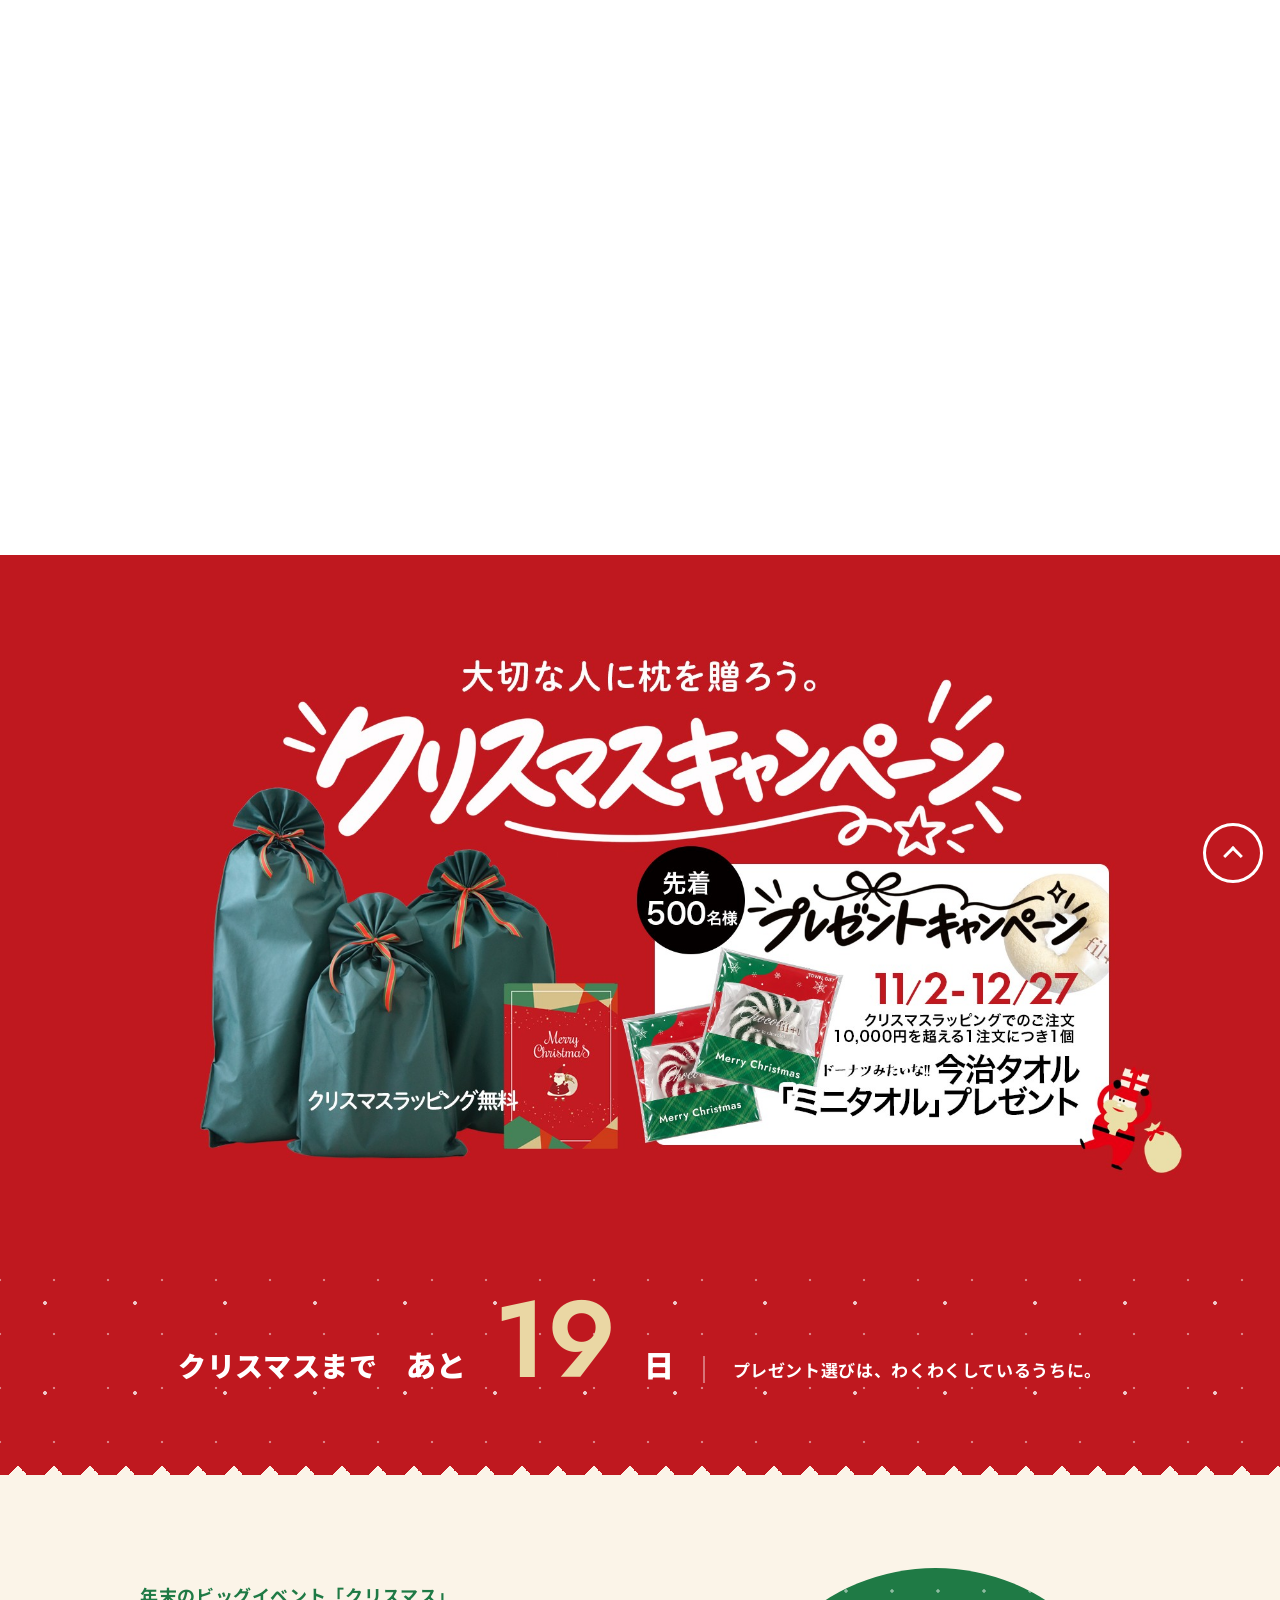
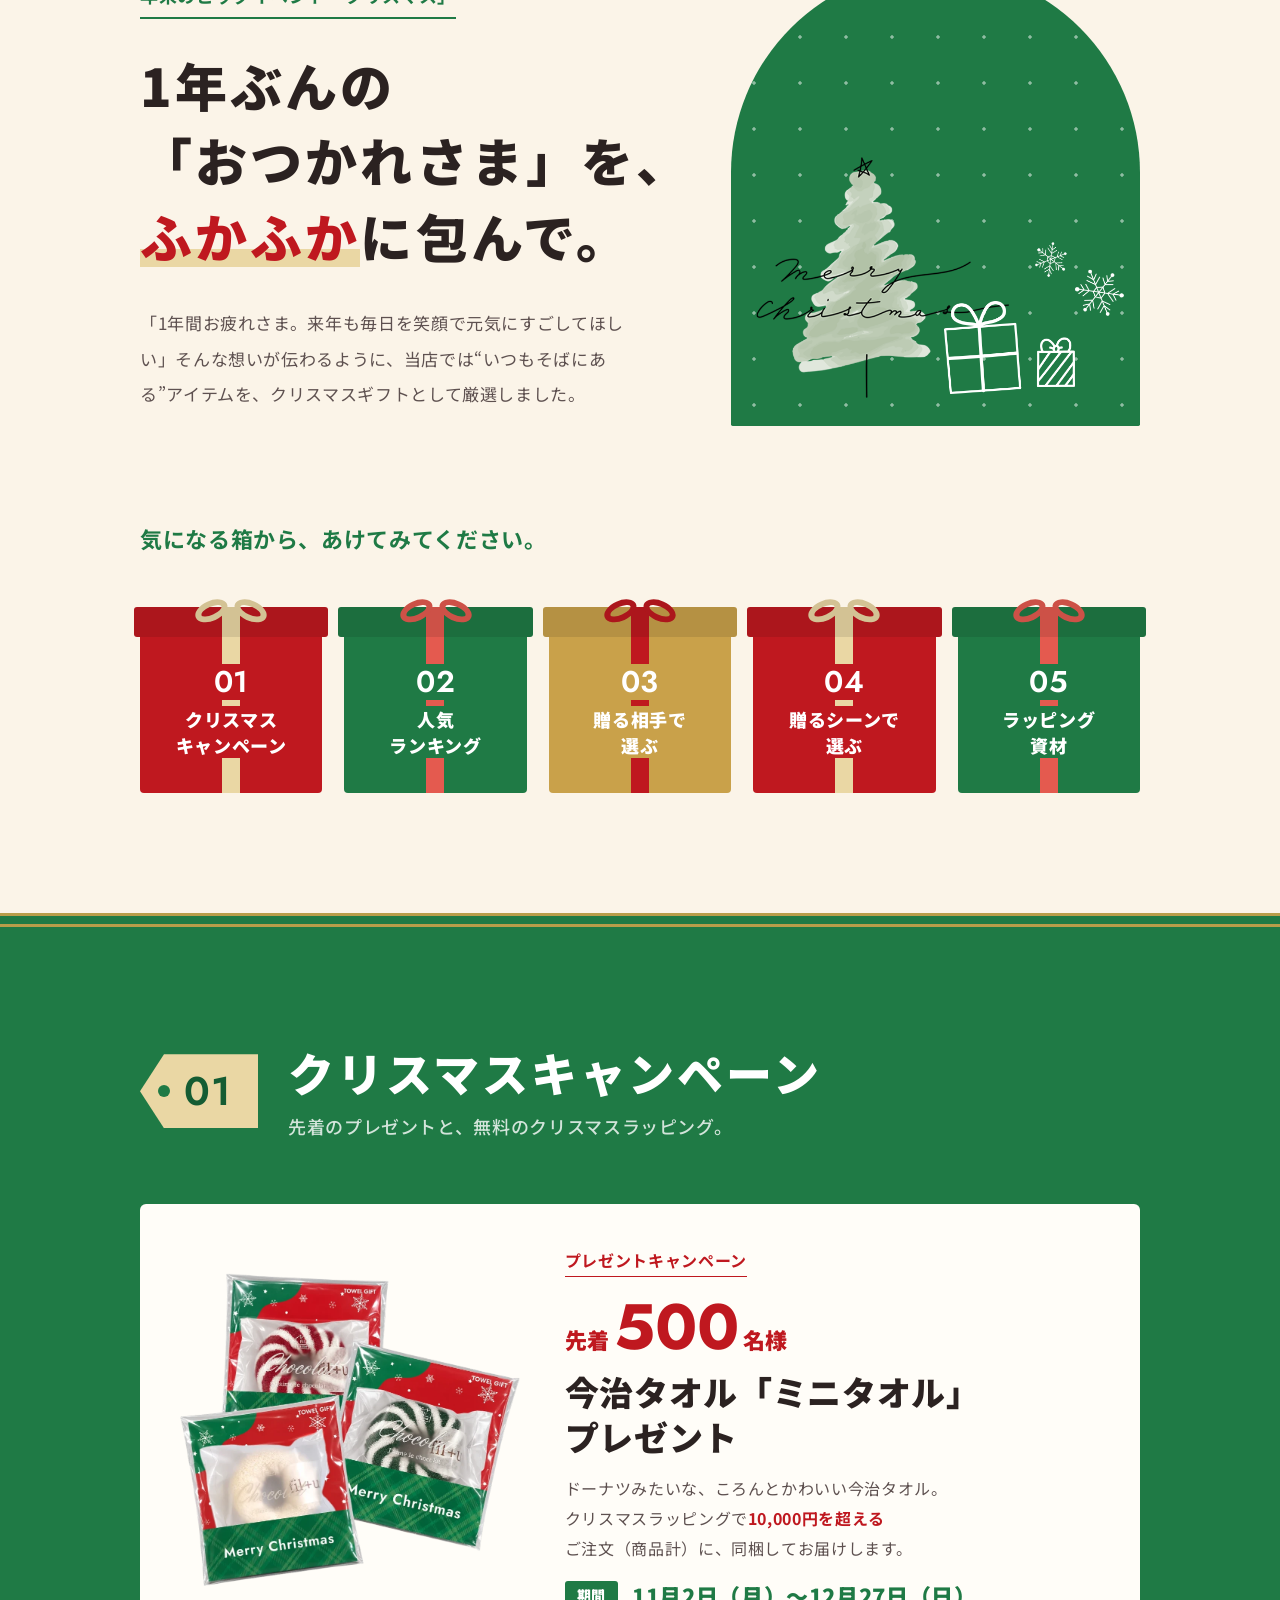
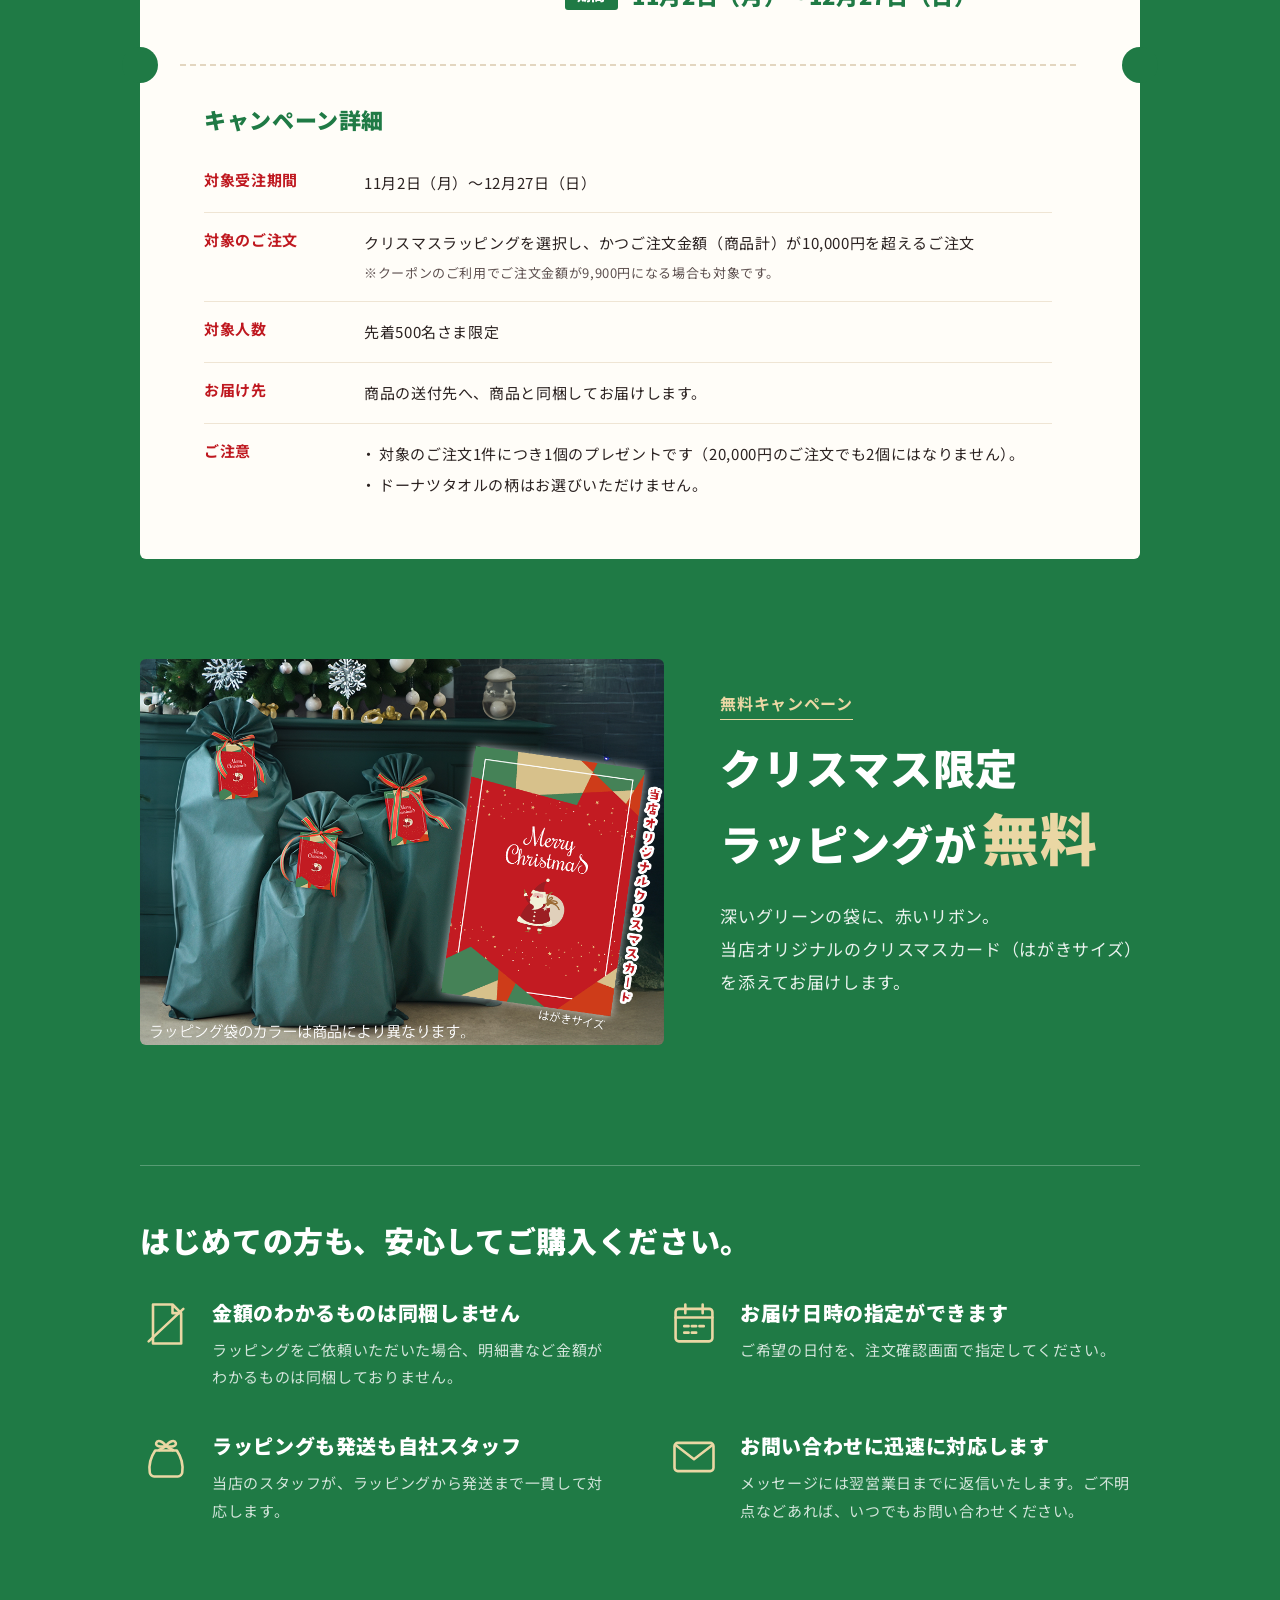
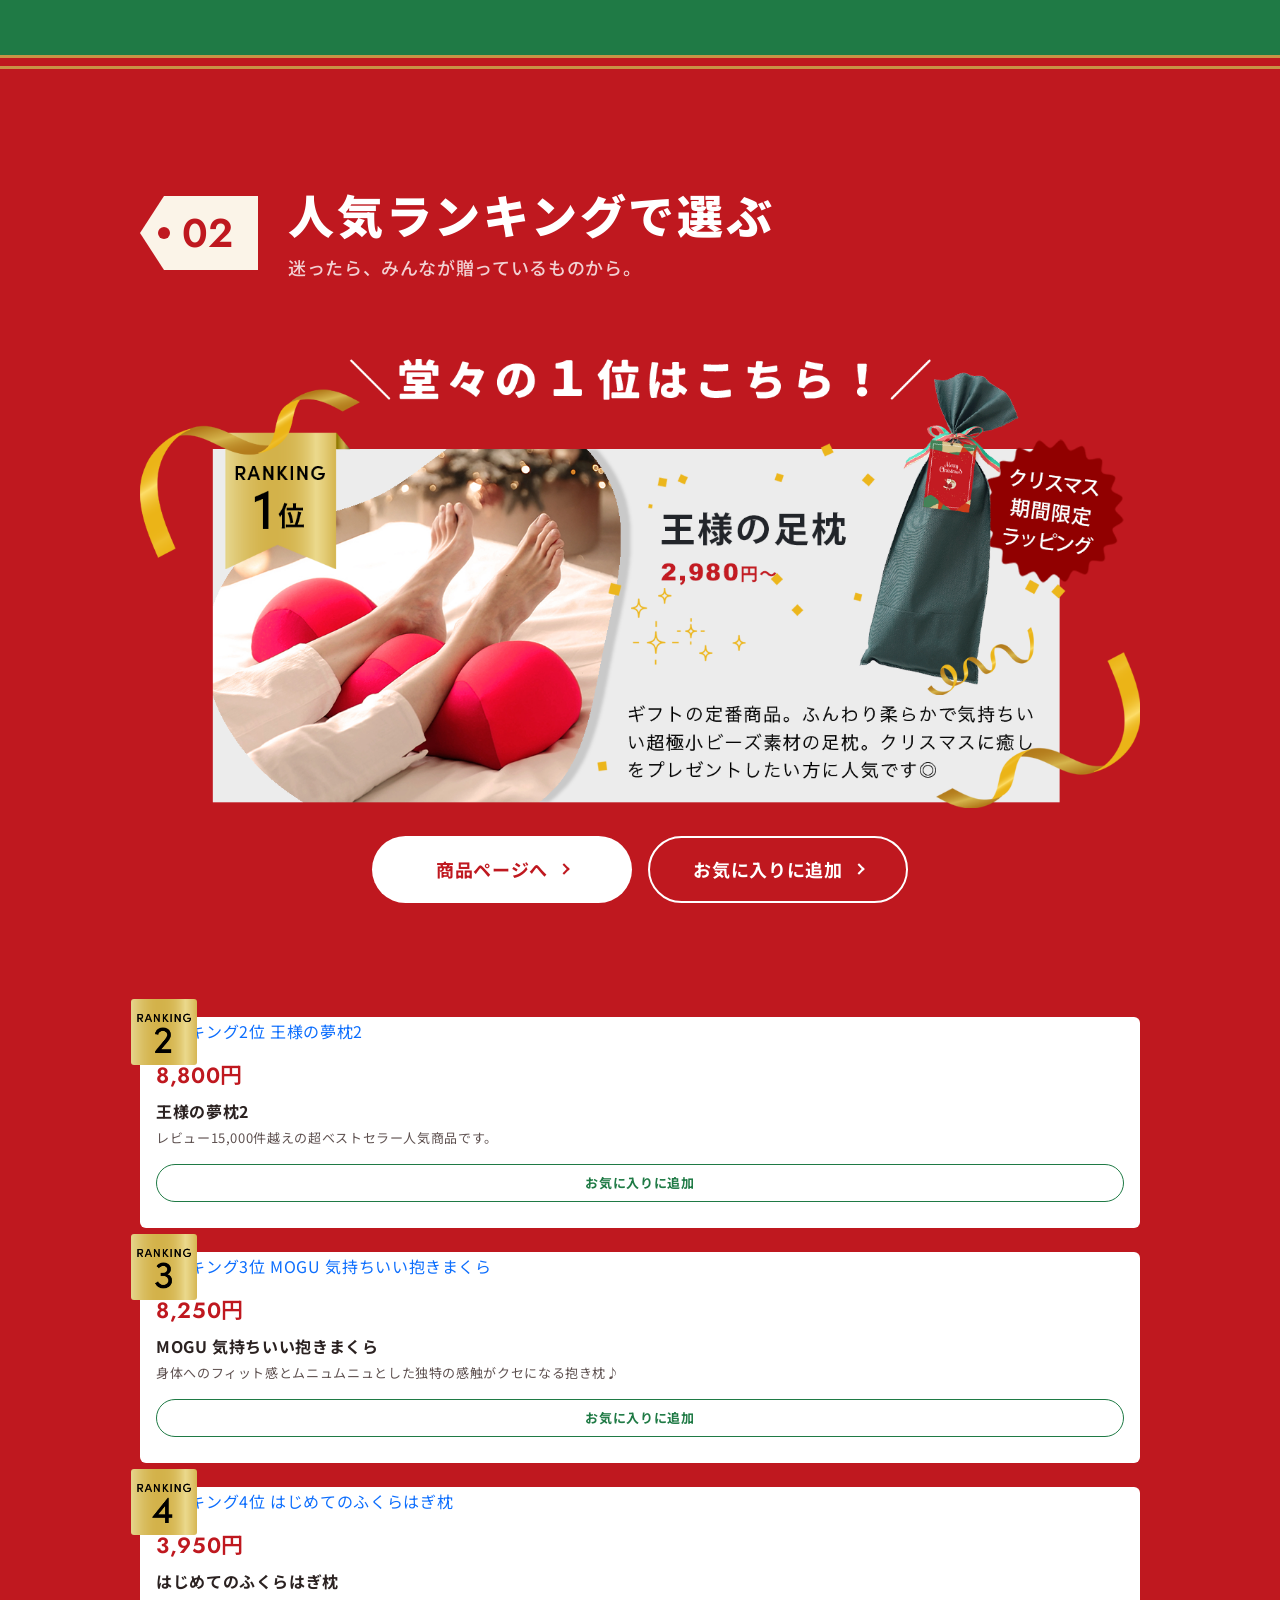
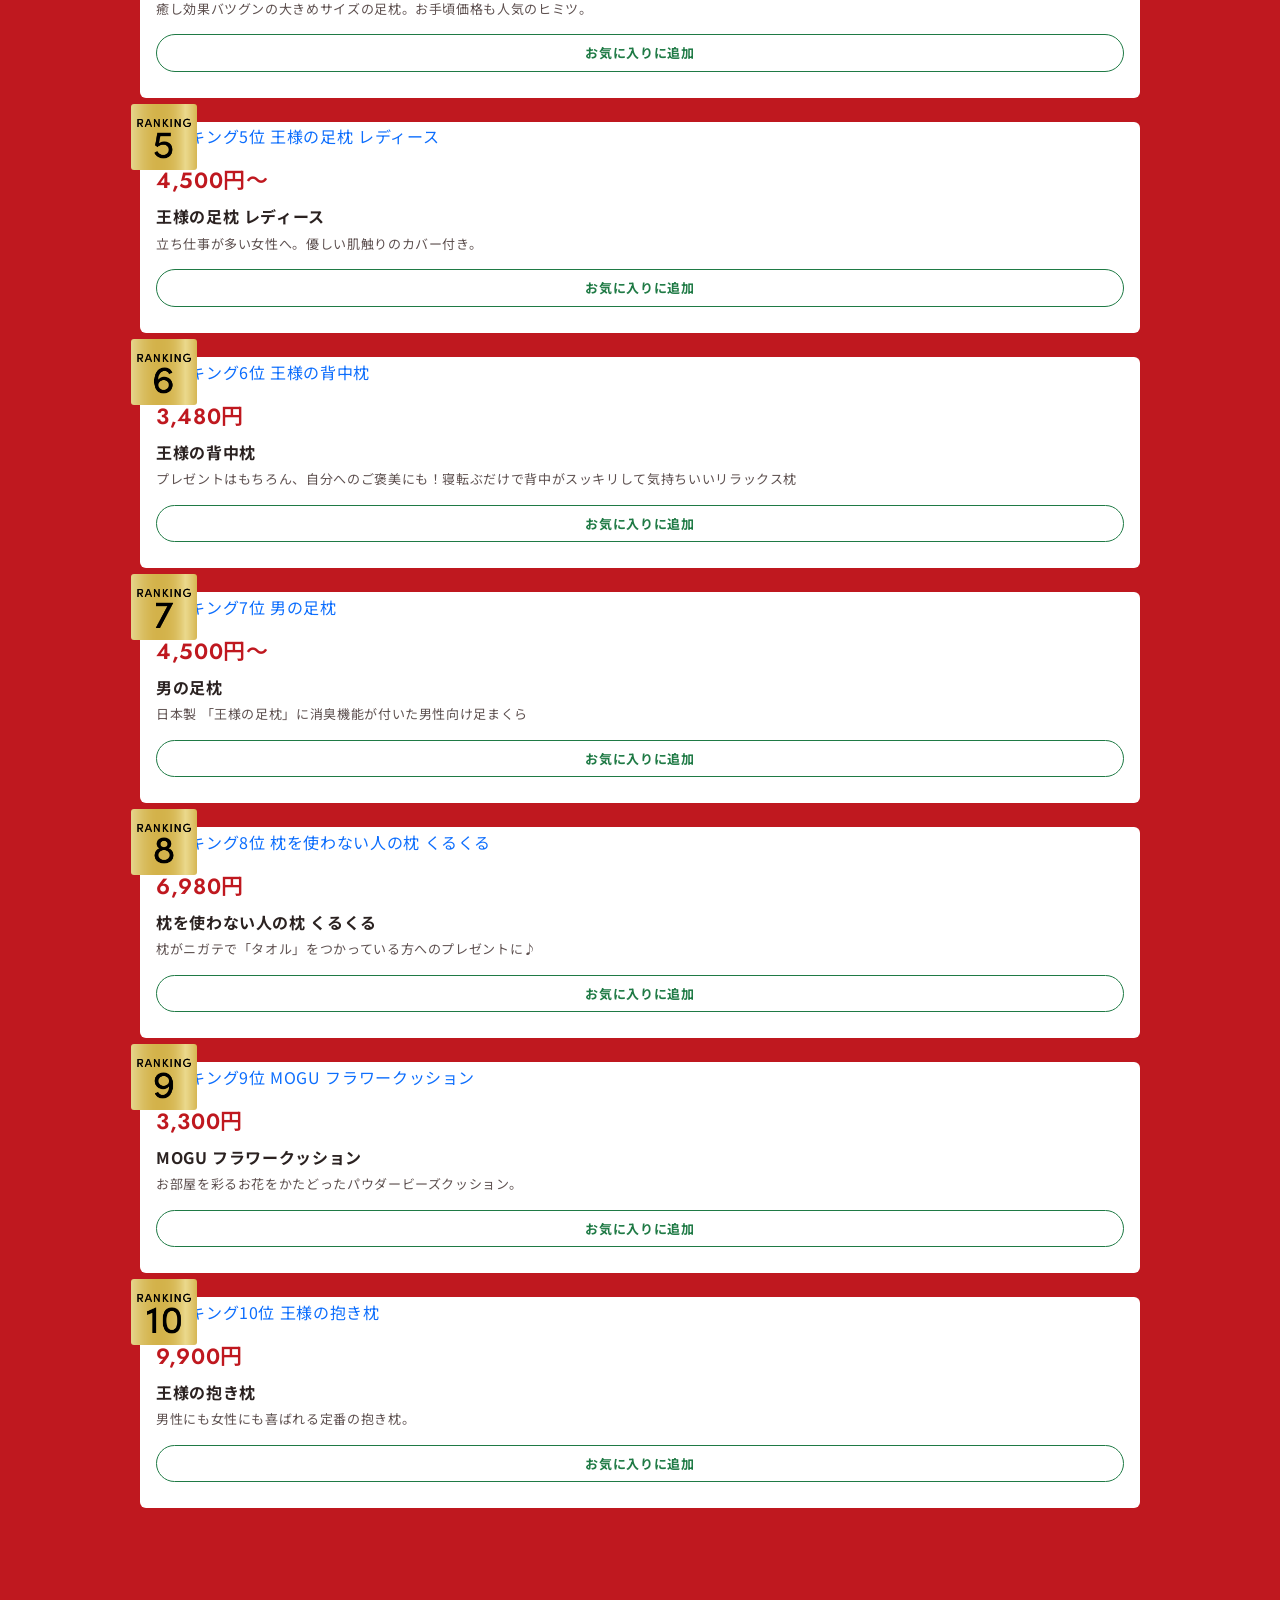
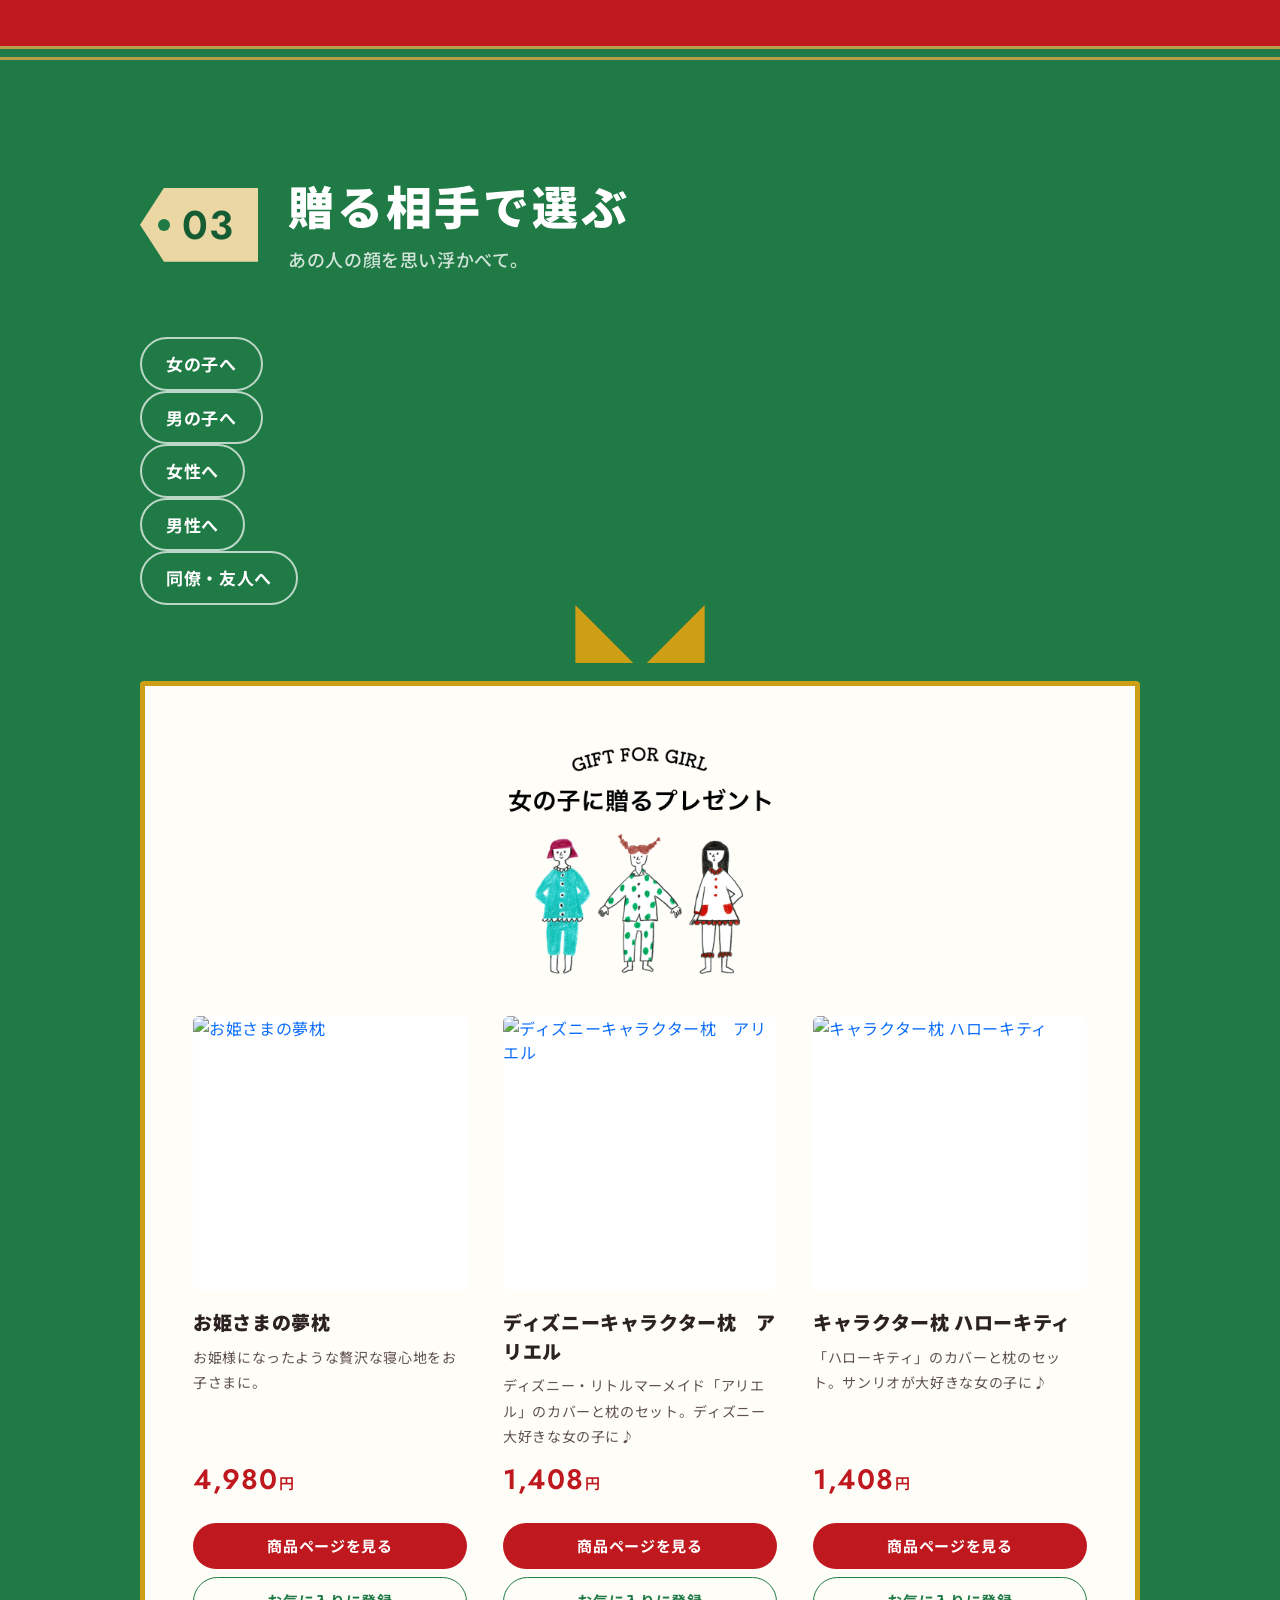
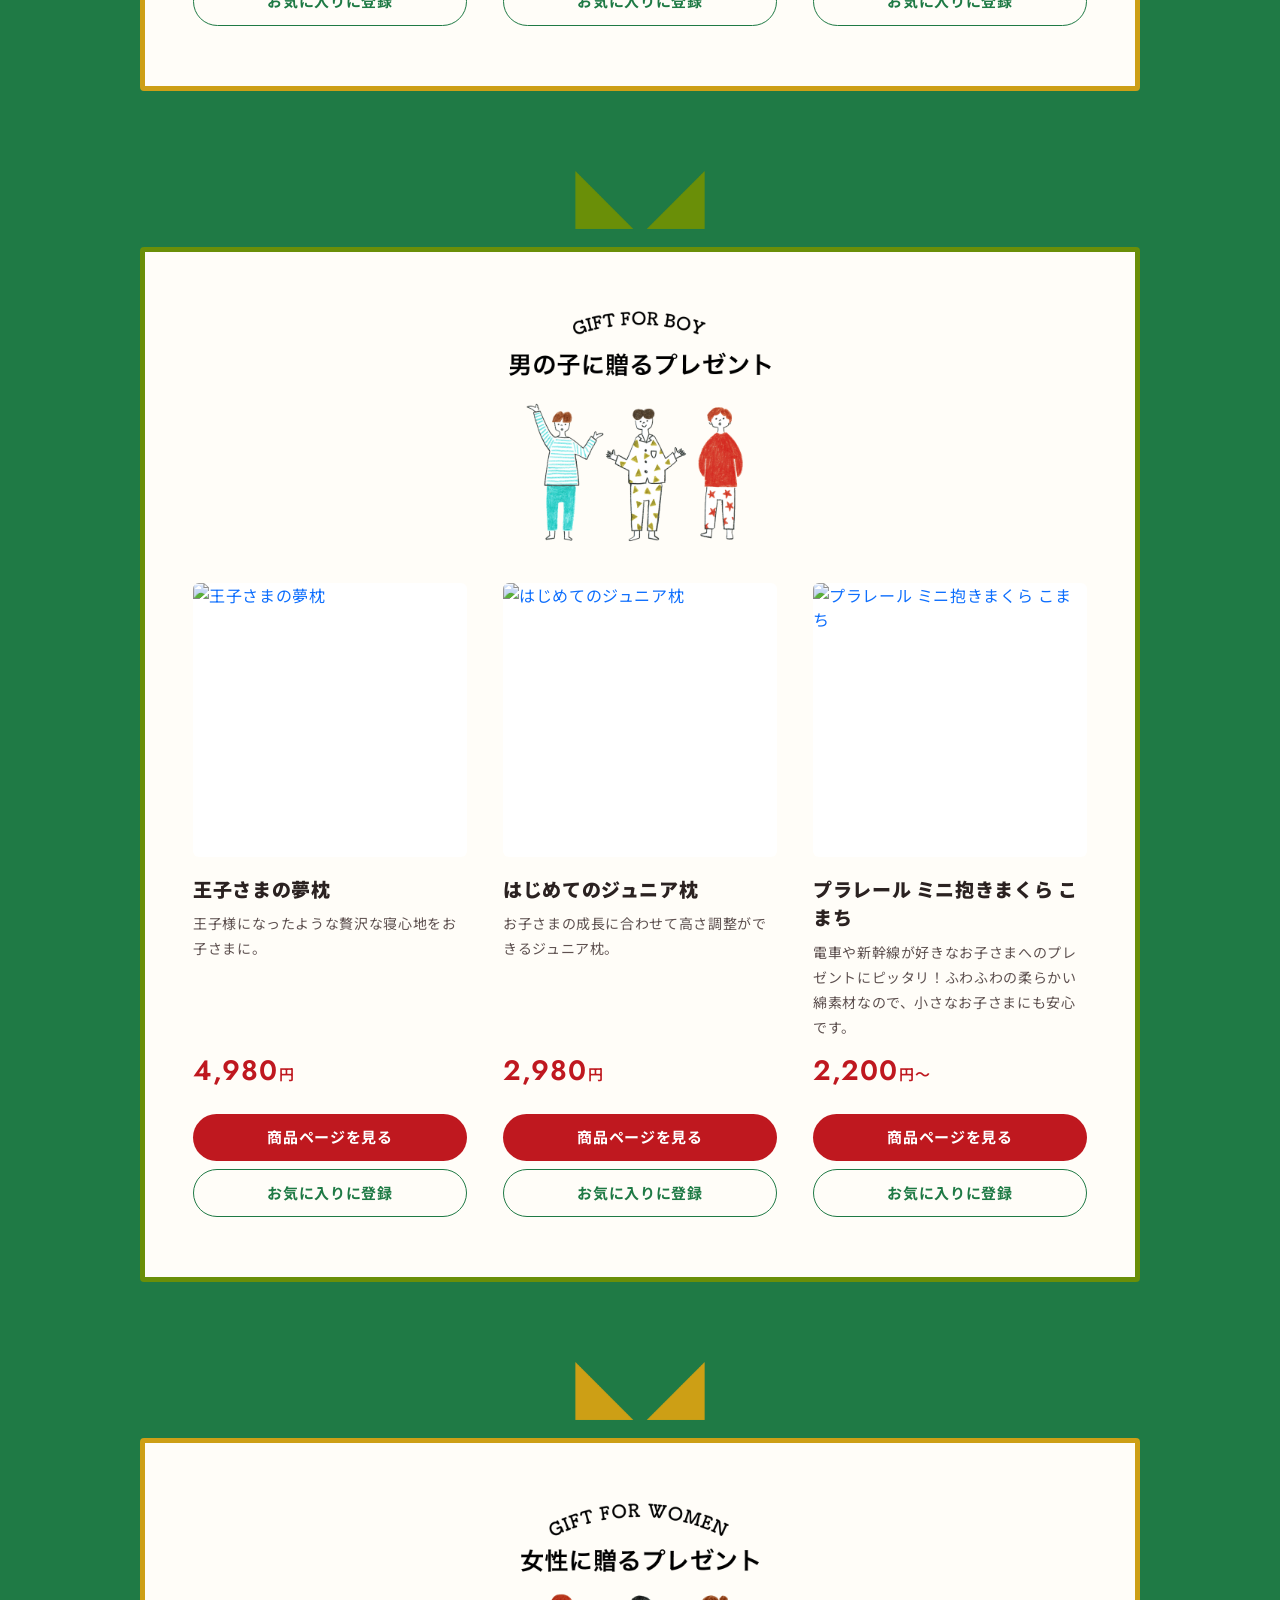
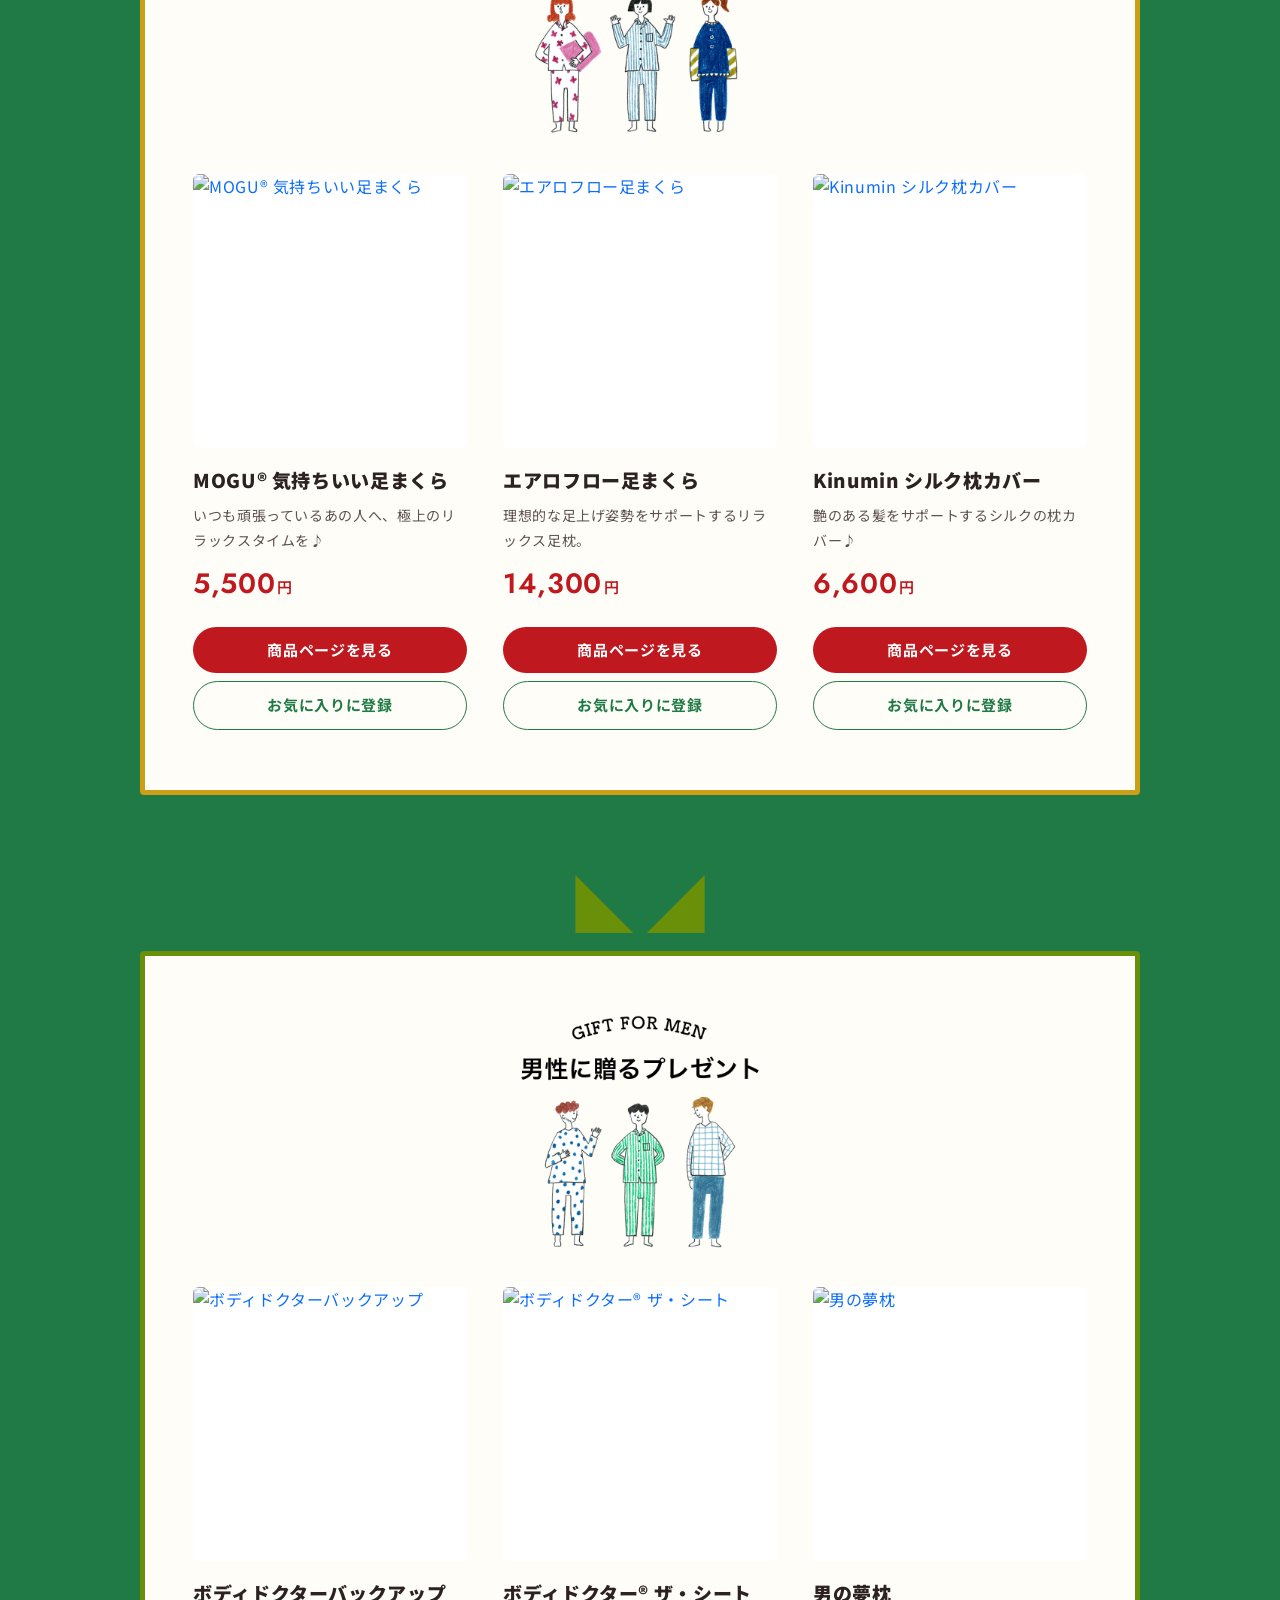
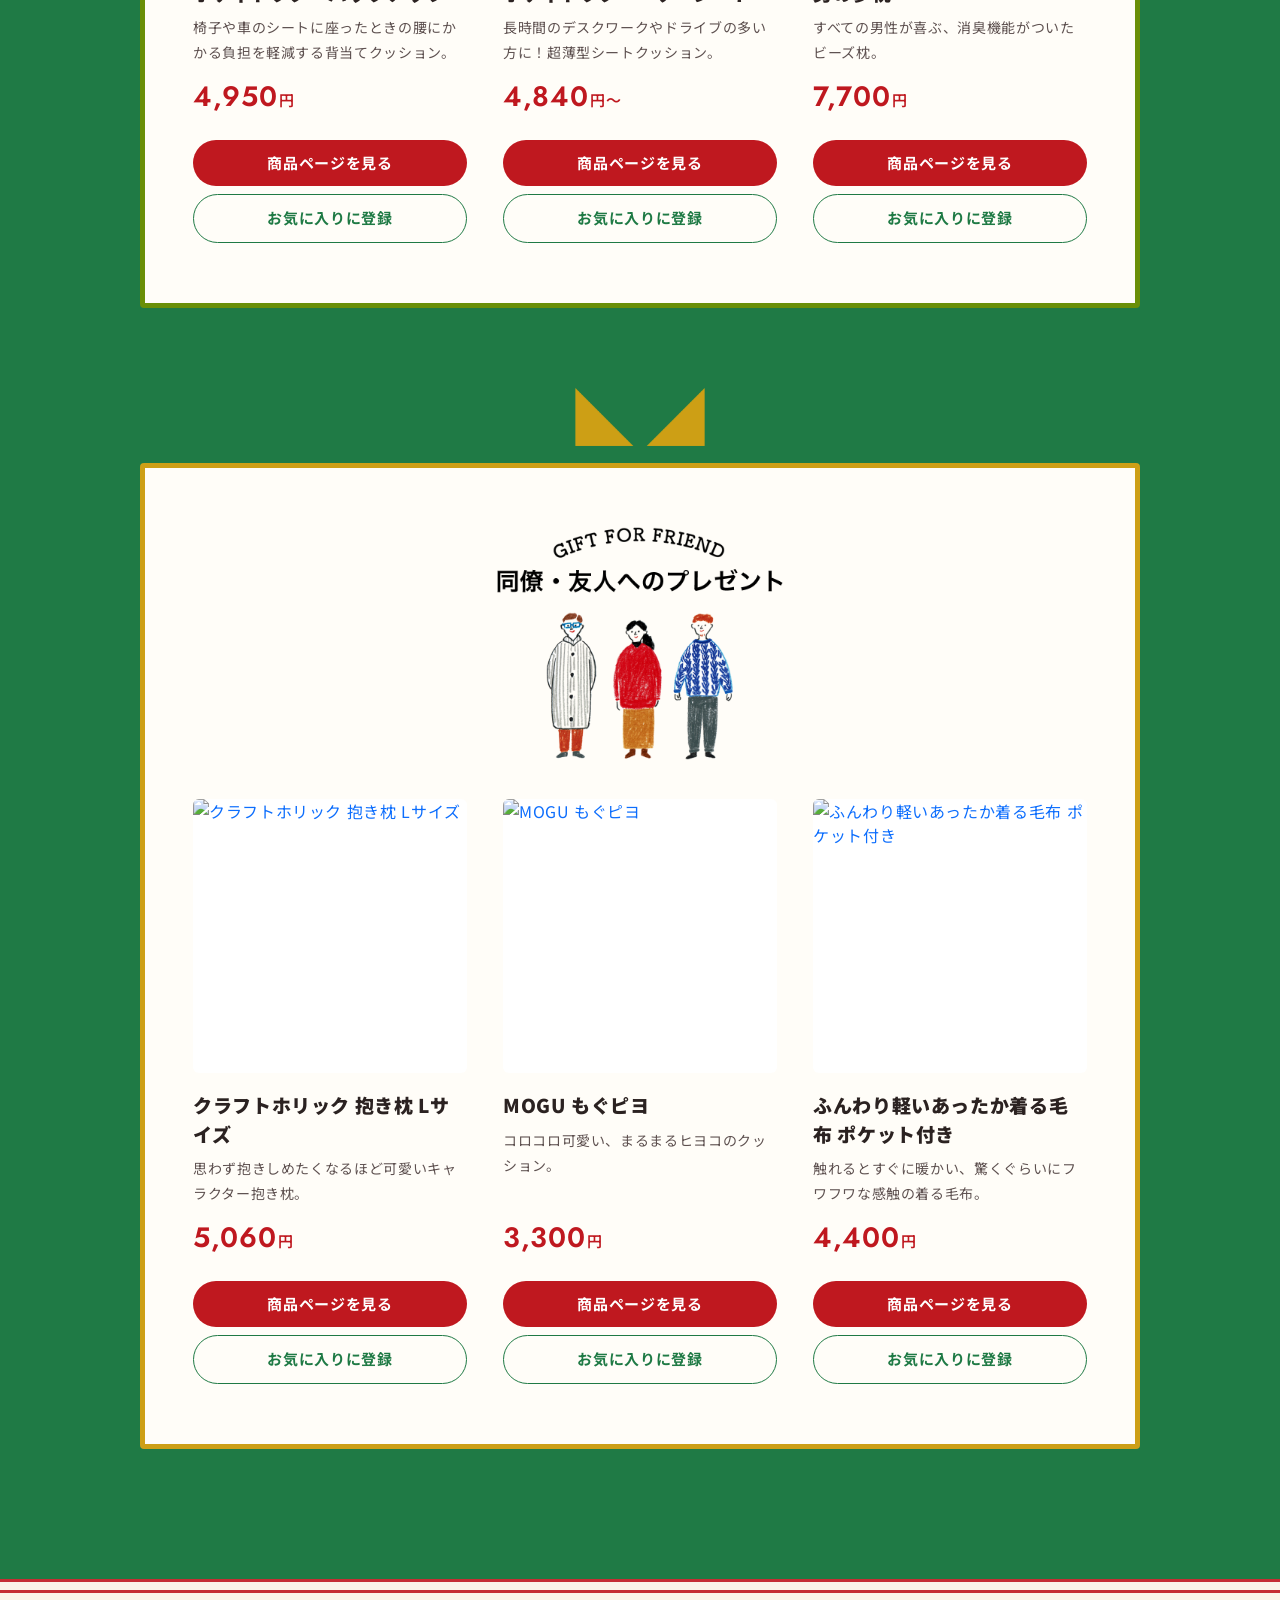
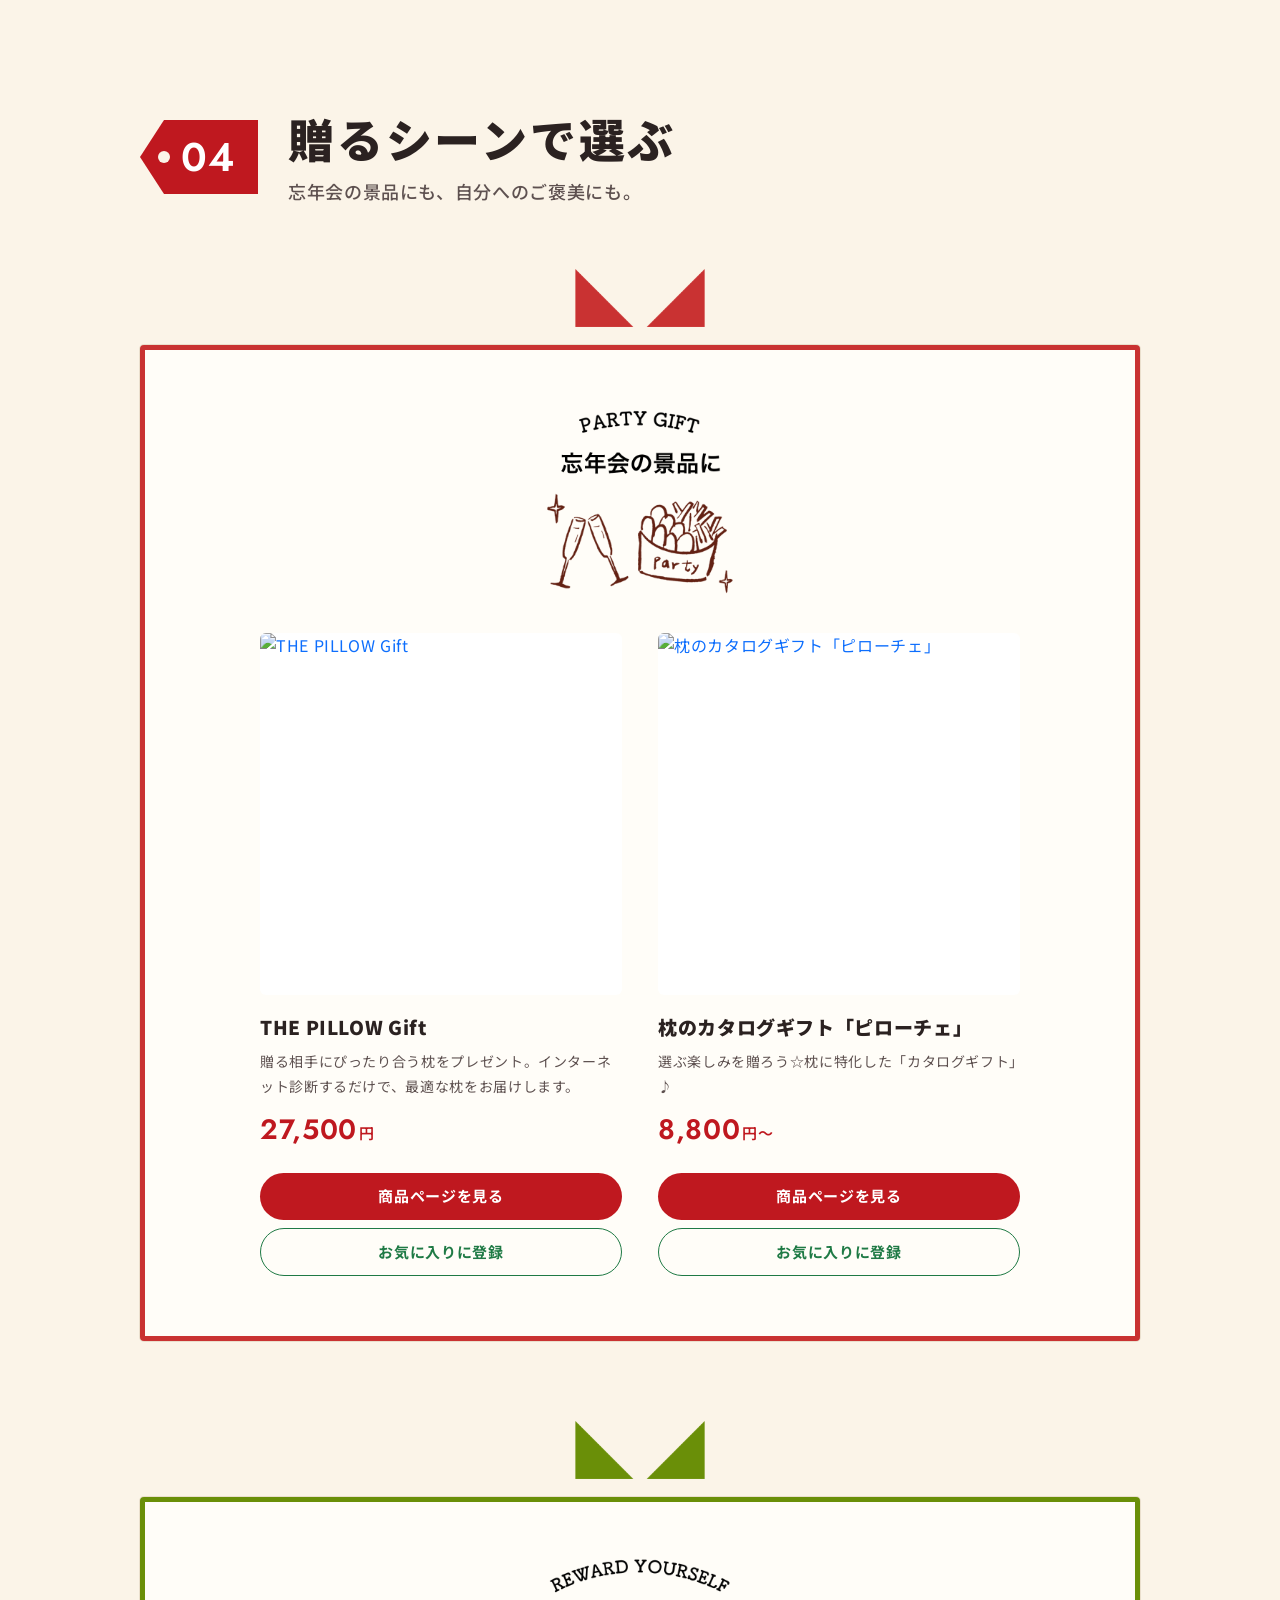
==== commit 996c024d: "feat: ランキング2位〜を横スライドに・「2位〜10位」見出しを削除・フォントを家具のソムリエと同じNoto Sans JP＋Jostに Co-Authored-By: Claude Opus 5" ====
--- a/index.html
+++ b/index.html
@@ -25,12 +25,16 @@
 <!-- Google Fonts -->
 <link rel="preconnect" href="https://fonts.googleapis.com">
 <link rel="preconnect" href="https://fonts.gstatic.com" crossorigin>
-<link href="https://fonts.googleapis.com/css2?family=Jost:wght@400;500;600;700&family=Noto+Sans+JP:wght@400;500;700;900&family=Zen+Maru+Gothic:wght@500;700;900&display=swap" rel="stylesheet">
+<link href="https://fonts.googleapis.com/css2?family=Noto+Sans+JP:wght@400;500;700;900&family=Jost:wght@500;600;700&display=swap" rel="stylesheet">
 <!-- X'mas CSS（base.css＝商品パーツの土台／xmas2026.css＝2026年デザイン） -->
 <link href="css/base.css" rel="stylesheet">
 <link href="css/xmas2026.css" rel="stylesheet">
+<!-- slick CSS（ランキングの横スライド） -->
+<link rel="stylesheet" type="text/css" href="https://cdn.jsdelivr.net/npm/slick-carousel@1.8.1/slick/slick.css"/>
 <!-- jQuery -->
 <script src="https://code.jquery.com/jquery-3.6.0.min.js"></script>
+<!-- slick -->
+<script src="https://cdnjs.cloudflare.com/ajax/libs/slick-carousel/1.9.0/slick.min.js"></script>
 
 <!-- Google tag (gtag.js) -->
 <script>function gtag(){}</script>
@@ -254,7 +258,6 @@
       </div>
     </div>
 
-    <p class="xm-ranking__sub">2位〜10位</p>
     <!-- ＊＊＊＊ランキング２～１０位読み込み（html/ranking-item.html はジェネレーターで作成）＊＊＊＊ -->
     <div id="ranking-item" class="xm-rankgrid"></div>
     <!-- ＊＊＊＊/ランキング２～１０位読み込み＊＊＊＊ -->
@@ -441,7 +444,28 @@
 
 <!-- 商品ファイル読み込み（html/ 内のファイルは「クリスマス特集ジェネレーター」で作成。従来どおり差し替えるだけでOK） -->
 <script>
-$( "#ranking-item" ).load("html/ranking-item.html #ranking-item > *");
+// ランキング2位〜の横スライド（html/ranking-item.html の読み込み完了後に起動）
+function initRankingSlider() {
+  $('#ranking-item .slider').slick({
+    slidesToShow: 4,
+    slidesToScroll: 1,
+    autoplay: true,
+    autoplaySpeed: 3000,
+    speed: 600,
+    infinite: true,
+    prevArrow: '<button type="button" class="xm-slide-arrow xm-slide-arrow--prev" aria-label="前へ"></button>',
+    nextArrow: '<button type="button" class="xm-slide-arrow xm-slide-arrow--next" aria-label="次へ"></button>',
+    responsive: [
+      { breakpoint: 1024, settings: { slidesToShow: 3 } },
+      { breakpoint: 768,  settings: { slidesToShow: 1, centerMode: true, centerPadding: '64px' } }
+    ]
+  });
+  // 画面幅の確定が遅れる端末向けに、表示枚数をもう一度判定する
+  $(window).on('load', function () {
+    $('#ranking-item .slider').slick('getSlick').checkResponsive(false, true);
+  });
+}
+$( "#ranking-item" ).load("html/ranking-item.html #ranking-item > *", initRankingSlider);
 $( "#girl-item" ).load("html/girl-item.html #girl-item > *");
 $( "#boy-item" ).load("html/boy-item.html #boy-item > *");
 $( "#ladys-item" ).load("html/ladys-item.html #ladys-item > *");
--- a/css/xmas2026.css
+++ b/css/xmas2026.css
@@ -16,7 +16,7 @@
   --gold-soft: #ead7a4;
   --ink: #2b2221;
   --ink-soft: #5e5150;
-  --maru: "Zen Maru Gothic", "Noto Sans JP", sans-serif;
+  --head: "Noto Sans JP", "Hiragino Kaku Gothic ProN", Meiryo, sans-serif;
   --sans: "Noto Sans JP", "Hiragino Kaku Gothic ProN", Meiryo, sans-serif;
   --num: "Jost", "Noto Sans JP", sans-serif;
 }
@@ -50,7 +50,7 @@
   padding: 48px 20px;
   background: var(--paper);
   text-align: center;
-  font-family: var(--maru);
+  font-family: var(--head);
   font-weight: 700;
 }
 .xm-notice p { font-size: 22px; line-height: 1.8; color: var(--red); margin: 0 0 16px; }
@@ -134,7 +134,7 @@
   max-width: 1080px;
   margin: 0 auto;
   padding: 0 40px;
-  font-family: var(--maru);
+  font-family: var(--head);
   font-weight: 900;
 }
 .xm-count__lead { font-size: 28px; }
@@ -185,7 +185,7 @@
 }
 .xm-intro__kicker {
   display: inline-block;
-  font-family: var(--maru);
+  font-family: var(--head);
   font-weight: 700;
   font-size: 18px;
   color: var(--green);
@@ -194,7 +194,7 @@
   margin-bottom: 28px !important;
 }
 .xm-intro__title {
-  font-family: var(--maru);
+  font-family: var(--head);
   font-weight: 900;
   font-size: 52px;
   line-height: 1.45;
@@ -240,7 +240,7 @@
 /* ギフトボックス型メニュー */
 .xm-menu { margin-top: 96px; }
 .xm-menu__head {
-  font-family: var(--maru);
+  font-family: var(--head);
   font-weight: 700;
   font-size: 22px;
   color: var(--green);
@@ -318,7 +318,7 @@
   line-height: 1.2;
 }
 .xm-box__label {
-  font-family: var(--maru);
+  font-family: var(--head);
   font-weight: 900;
   font-size: 18px;
   line-height: 1.45;
@@ -392,7 +392,7 @@
 
 .xm-head > div { flex: 1 1 auto; min-width: 0; }
 .xm-head__title {
-  font-family: var(--maru);
+  font-family: var(--head);
   font-weight: 900;
   font-size: 46px;
   line-height: 1.3;
@@ -413,7 +413,7 @@
   min-width: 260px;
   padding: 18px 32px;
   border-radius: 999px;
-  font-family: var(--maru);
+  font-family: var(--head);
   font-weight: 700;
   font-size: 18px;
   text-decoration: none;
@@ -436,7 +436,7 @@
 --------------------------------------------------------- */
 .xm-gift1__label {
   display: inline-block;
-  font-family: var(--maru);
+  font-family: var(--head);
   font-weight: 700;
   font-size: 16px;
   color: var(--gold-soft);
@@ -486,7 +486,7 @@
   border-top: 2px dashed #e3d6c0;
 }
 .xm-gift1__detail-title {
-  font-family: var(--maru);
+  font-family: var(--head);
   font-weight: 900;
   font-size: 22px;
   color: var(--green);
@@ -502,7 +502,7 @@
 }
 .xm-gift1__detail dl > div:last-child { border-bottom: 0; }
 .xm-gift1__detail dt {
-  font-family: var(--maru);
+  font-family: var(--head);
   font-weight: 700;
   font-size: 15px;
   color: var(--red);
@@ -516,7 +516,7 @@
 /* 今治タオルの「ドーナツ」をCSSで */
 
 .xm-gift1__first {
-  font-family: var(--maru);
+  font-family: var(--head);
   font-weight: 900;
   font-size: 22px;
   color: var(--red);
@@ -531,7 +531,7 @@
   margin: 0 .06em;
 }
 .xm-gift1__title {
-  font-family: var(--maru);
+  font-family: var(--head);
   font-weight: 900;
   font-size: 34px;
   line-height: 1.35;
@@ -544,7 +544,7 @@
   display: inline-flex;
   align-items: center;
   gap: 14px;
-  font-family: var(--maru);
+  font-family: var(--head);
   font-weight: 900;
   font-size: 22px;
   color: var(--green);
@@ -568,7 +568,7 @@
 .xm-gift2__photo { margin: 0; }
 .xm-gift2__photo img { display: block; border-radius: 6px; }
 .xm-gift2__title {
-  font-family: var(--maru);
+  font-family: var(--head);
   font-weight: 900;
   font-size: 42px;
   line-height: 1.4;
@@ -591,7 +591,7 @@
   border-top: 1px solid rgba(255,255,255,.25);
 }
 .xm-ansin__title {
-  font-family: var(--maru);
+  font-family: var(--head);
   font-weight: 900;
   font-size: 30px;
   color: #fff;
@@ -609,7 +609,7 @@
 .xm-ansin__list svg { flex: 0 0 52px; width: 52px; height: 52px; color: var(--gold-soft); }
 .xm-ansin__list b {
   display: block;
-  font-family: var(--maru);
+  font-family: var(--head);
   font-weight: 900;
   font-size: 20px;
   margin-bottom: 8px;
@@ -626,21 +626,17 @@
   gap: 16px;
   margin-top: 28px;
 }
-.xm-ranking__sub {
-  font-family: var(--maru);
-  font-weight: 900;
-  font-size: 28px;
-  color: var(--gold-soft);
-  margin-bottom: 30px !important;
-}
-/* 2〜10位：スライダーをやめて全部見えるグリッドに */
-.xm-rankgrid .slider {
-  display: grid;
-  grid-template-columns: repeat(3, 1fr);
-  gap: 56px 28px;
-  padding-top: 30px;
-}
-.xm-rankgrid .ranking_img_box { margin: 0; position: relative; }
+/* 2位〜：横スライド（slick）。カードの高さはそろえる */
+.xm-rankgrid { position: relative; margin: 0 -11px; }
+.xm-rankgrid .slider { padding: 0 0 8px; }
+.xm-rankgrid .slick-track { display: flex; }
+.xm-rankgrid .slick-slide { height: auto; }
+/* base.css の旧スライダー指定（左右70%縮小・画像20vw・SPで矢印非表示）を打ち消す */
+.xm-rankgrid .slider .slick-slide { transform: none; transition: none; }
+.xm-rankgrid .slider img { width: 100%; }
+.xm-rankgrid .slick-arrow { display: block; }
+.xm-rankgrid .slick-slide > div { height: 100%; }
+.xm-rankgrid .ranking_img_box { position: relative; height: 100%; margin: 0; padding: 24px 11px 0; }
 .xm-rankgrid .ranking_img_box > .col { height: 100%; }
 .xm-rankgrid .card {
   width: auto;
@@ -653,13 +649,13 @@
 .xm-rankgrid .card > a { display: block; }
 .xm-rankgrid .btn i { display: none; }
 .xm-rankgrid .card-img-top { width: 100%; border-radius: 0; aspect-ratio: 1; object-fit: contain; background: #fff; }
-.xm-rankgrid .card-body { display: flex; flex-direction: column; padding: 18px 20px 22px; }
-.xm-rankgrid .card-text { font-size: 14px; line-height: 1.75; color: var(--ink-soft); margin-bottom: 14px; }
+.xm-rankgrid .card-body { display: flex; flex-direction: column; padding: 16px 16px 18px; }
+.xm-rankgrid .card-text { font-size: 13px; line-height: 1.75; color: var(--ink-soft); margin-bottom: 14px; }
 .xm-rankgrid .product-name {
   display: inline-block;
-  font-family: var(--maru);
-  font-weight: 900 !important;
-  font-size: 18px;
+  font-family: var(--head);
+  font-weight: 700 !important;
+  font-size: 16px;
   line-height: 1.45;
   color: var(--ink);
   margin-bottom: 4px;
@@ -669,7 +665,7 @@
   margin: 0 0 8px;
   text-align: left;
   font-family: var(--num);
-  font-size: 24px;
+  font-size: 22px;
   font-weight: 600;
   color: var(--red);
 }
@@ -678,27 +674,39 @@
   border-radius: 999px;
   border: 1.5px solid var(--green);
   color: var(--green);
-  font-family: var(--maru);
+  font-family: var(--head);
   font-weight: 700;
-  font-size: 14px;
+  font-size: 13px;
   padding: 8px 10px;
 }
 .xm-rankgrid .btn:hover { background: var(--green); color: #fff; }
-.xm-rankgrid .ranking-icon { top: -22px; left: -14px; }
-.xm-rankgrid .ranking-icon img { width: 78px; border-radius: 3px; }
-
-/* PC（1024px〜）は4列。端数の最後の1枚は中央に置く（8分割グリッドで2マスずつ） */
-@media screen and (min-width: 1024px) {
-  .xm-rankgrid .slider { grid-template-columns: repeat(8, 1fr); gap: 48px 22px; }
-  .xm-rankgrid .ranking_img_box { grid-column: span 2; }
-  .xm-rankgrid .ranking_img_box:last-child:nth-child(4n+1) { grid-column: 4 / span 2; }
-  .xm-rankgrid .card-body { padding: 16px 16px 18px; }
-  .xm-rankgrid .product-name { font-size: 16px; }
-  .xm-rankgrid .card-text { font-size: 13px; }
-  .xm-rankgrid .price { font-size: 22px; }
-  .xm-rankgrid .btn { font-size: 13px; }
-  .xm-rankgrid .ranking-icon { top: -18px; left: -12px; }
-  .xm-rankgrid .ranking-icon img { width: 66px; }
+.xm-rankgrid .ranking-icon { top: 6px; left: 2px; }
+.xm-rankgrid .ranking-icon img { width: 66px; border-radius: 3px; }
+
+/* 矢印：白丸に赤の山形 */
+.xm-slide-arrow {
+  position: absolute;
+  top: 38%;
+  z-index: 5;
+  width: 48px; height: 48px;
+  border: 0;
+  border-radius: 50%;
+  background: #fff;
+  cursor: pointer;
+}
+.xm-slide-arrow::before {
+  content: "";
+  position: absolute;
+  left: 50%; top: 50%;
+  width: 12px; height: 12px;
+  border-top: 3px solid var(--red);
+  border-right: 3px solid var(--red);
+}
+.xm-slide-arrow--prev { left: -18px; }
+.xm-slide-arrow--prev::before { margin: -6px 0 0 -3px; transform: rotate(-135deg); }
+.xm-slide-arrow--next { right: -18px; }
+.xm-slide-arrow--next::before { margin: -6px 0 0 -9px; transform: rotate(45deg); }
+.xm-slide-arrow:hover { background: var(--cream); }
 }
 
 /* ---------------------------------------------------------
@@ -718,7 +726,7 @@
   border: 2px solid rgba(255,255,255,.7);
   border-radius: 999px;
   color: #fff;
-  font-family: var(--maru);
+  font-family: var(--head);
   font-weight: 700;
   font-size: 17px;
   text-decoration: none;
@@ -795,7 +803,7 @@
 }
 .xm-items .item_img_box a:hover img { transform: scale(1.04); }
 .xm-items .item_name {
-  font-family: var(--maru);
+  font-family: var(--head);
   font-weight: 900;
   font-size: 19px;
   line-height: 1.5;
@@ -820,7 +828,7 @@
   width: 100%;
   padding: 12px 10px;
   border-radius: 999px;
-  font-family: var(--maru);
+  font-family: var(--head);
   font-weight: 700;
   font-size: 15px;
 }
@@ -842,7 +850,7 @@
 }
 .xm-special__naire img { border-radius: 6px; }
 .xm-special__msg {
-  font-family: var(--maru);
+  font-family: var(--head);
   font-weight: 900;
   font-size: 36px;
   line-height: 1.5;
@@ -861,7 +869,7 @@
   color: var(--ink) !important;
   border-radius: 6px;
   text-decoration: none;
-  font-family: var(--maru);
+  font-family: var(--head);
   transition: transform .2s ease;
 }
 .xm-faq:hover { transform: translateY(-2px); }
@@ -898,11 +906,11 @@
 }
 .xm-footer__contact > div { background: var(--cream); border-radius: 6px; padding: 26px 20px; }
 .xm-footer__contact p { font-size: 14px; color: var(--ink-soft); line-height: 1.7; }
-.xm-footer__label { font-family: var(--maru); font-weight: 700; color: var(--red) !important; margin-bottom: 2px !important; }
+.xm-footer__label { font-family: var(--head); font-weight: 700; color: var(--red) !important; margin-bottom: 2px !important; }
 .xm-footer__tel,
 .xm-footer__mail { font-family: var(--num); font-weight: 600; font-size: 26px !important; color: var(--green) !important; margin-bottom: 6px !important; }
 .xm-footer__mail { font-size: 19px !important; }
-.xm-footer__thanks { font-family: var(--maru); font-weight: 700; font-size: 18px; line-height: 1.8; margin-bottom: 30px !important; }
+.xm-footer__thanks { font-family: var(--head); font-weight: 700; font-size: 18px; line-height: 1.8; margin-bottom: 30px !important; }
 .xm-footer__copy { font-size: 12px; color: var(--ink-soft); margin-top: 48px !important; }
 
 /* ページトップ */
@@ -952,7 +960,7 @@
 @media screen and (max-width: 767px) {
   .xm-wrap { padding: 0 18px; }
 
-  .xm-notice p { font-size: 17px; }
+  .xm-notice p { font-size: 15px; }
 
   .xm-count { padding: 4px 0 44px; }
   .xm-count__inner {
@@ -1024,17 +1032,18 @@
 
   .xm-no1 { margin-bottom: 64px; }
   .xm-no1__btns { flex-direction: column; gap: 12px; margin-top: 20px; }
-  .xm-ranking__sub { font-size: 22px; }
-  .xm-rankgrid .slider { grid-template-columns: 1fr 1fr; gap: 40px 12px; padding-top: 20px; }
-  .xm-rankgrid .ranking_img_box:first-child { grid-column: 1 / -1; }
   .xm-rankgrid .card-body { padding: 12px 12px 14px; }
   .xm-rankgrid .product-name { font-size: 15px; }
   .xm-rankgrid .card-text { font-size: 12px; line-height: 1.7; }
   .xm-rankgrid .price { font-size: 19px; }
   .xm-rankgrid .btn { font-size: 12px; padding: 7px 4px; }
-  .xm-rankgrid .ranking-icon { top: -16px; left: -6px; }
-  .xm-rankgrid .ranking-icon img { width: 52px; }
-  .xm-rankgrid .ranking_img_box:first-child .ranking-icon img { width: 64px; }
+  .xm-rankgrid { margin: 0 -18px; }
+  .xm-rankgrid .ranking_img_box { padding: 22px 7px 0; }
+  .xm-rankgrid .ranking-icon { top: 4px; left: 0; }
+  .xm-rankgrid .ranking-icon img { width: 56px; }
+  .xm-slide-arrow { width: 40px; height: 40px; top: 34%; }
+  .xm-slide-arrow--prev { left: 6px; }
+  .xm-slide-arrow--next { right: 6px; }
 
   .xm-who { margin: -8px 0 44px; gap: 8px; }
   .xm-who a { padding: 9px 16px; font-size: 14px; }
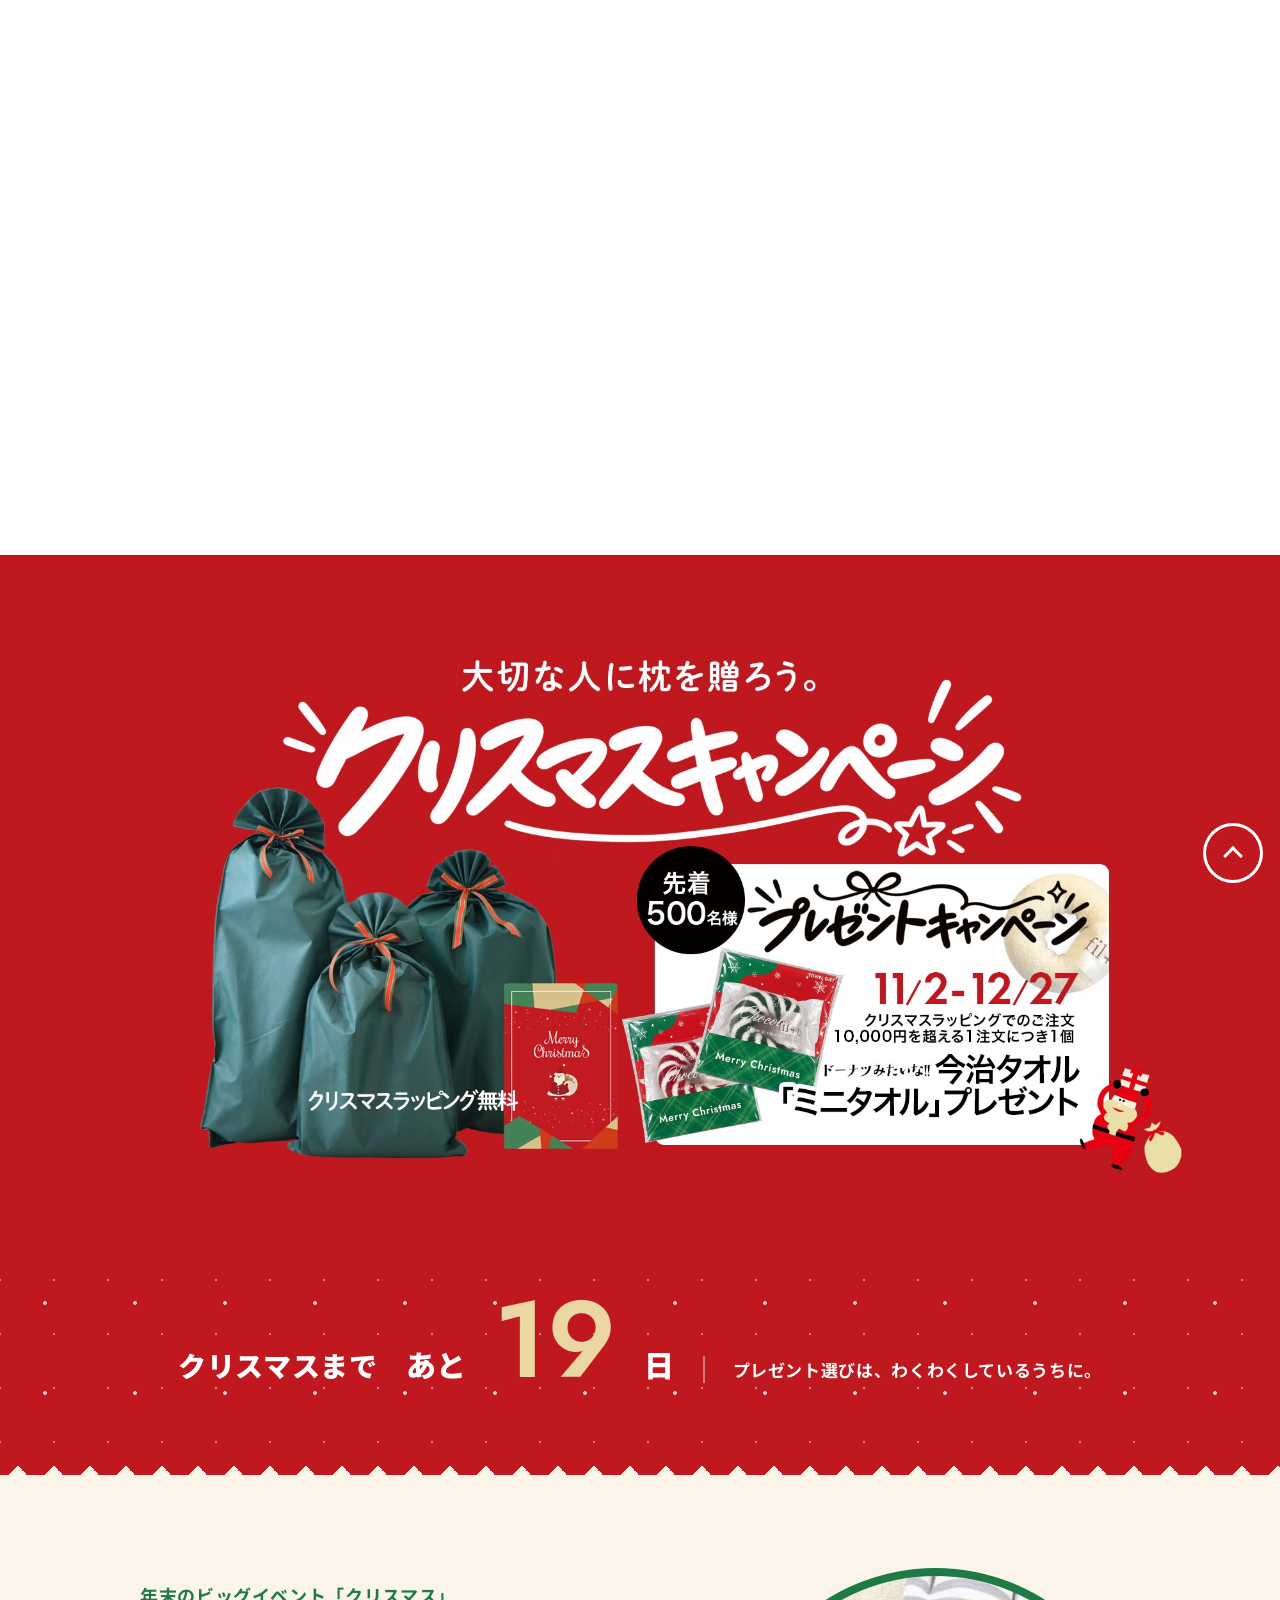
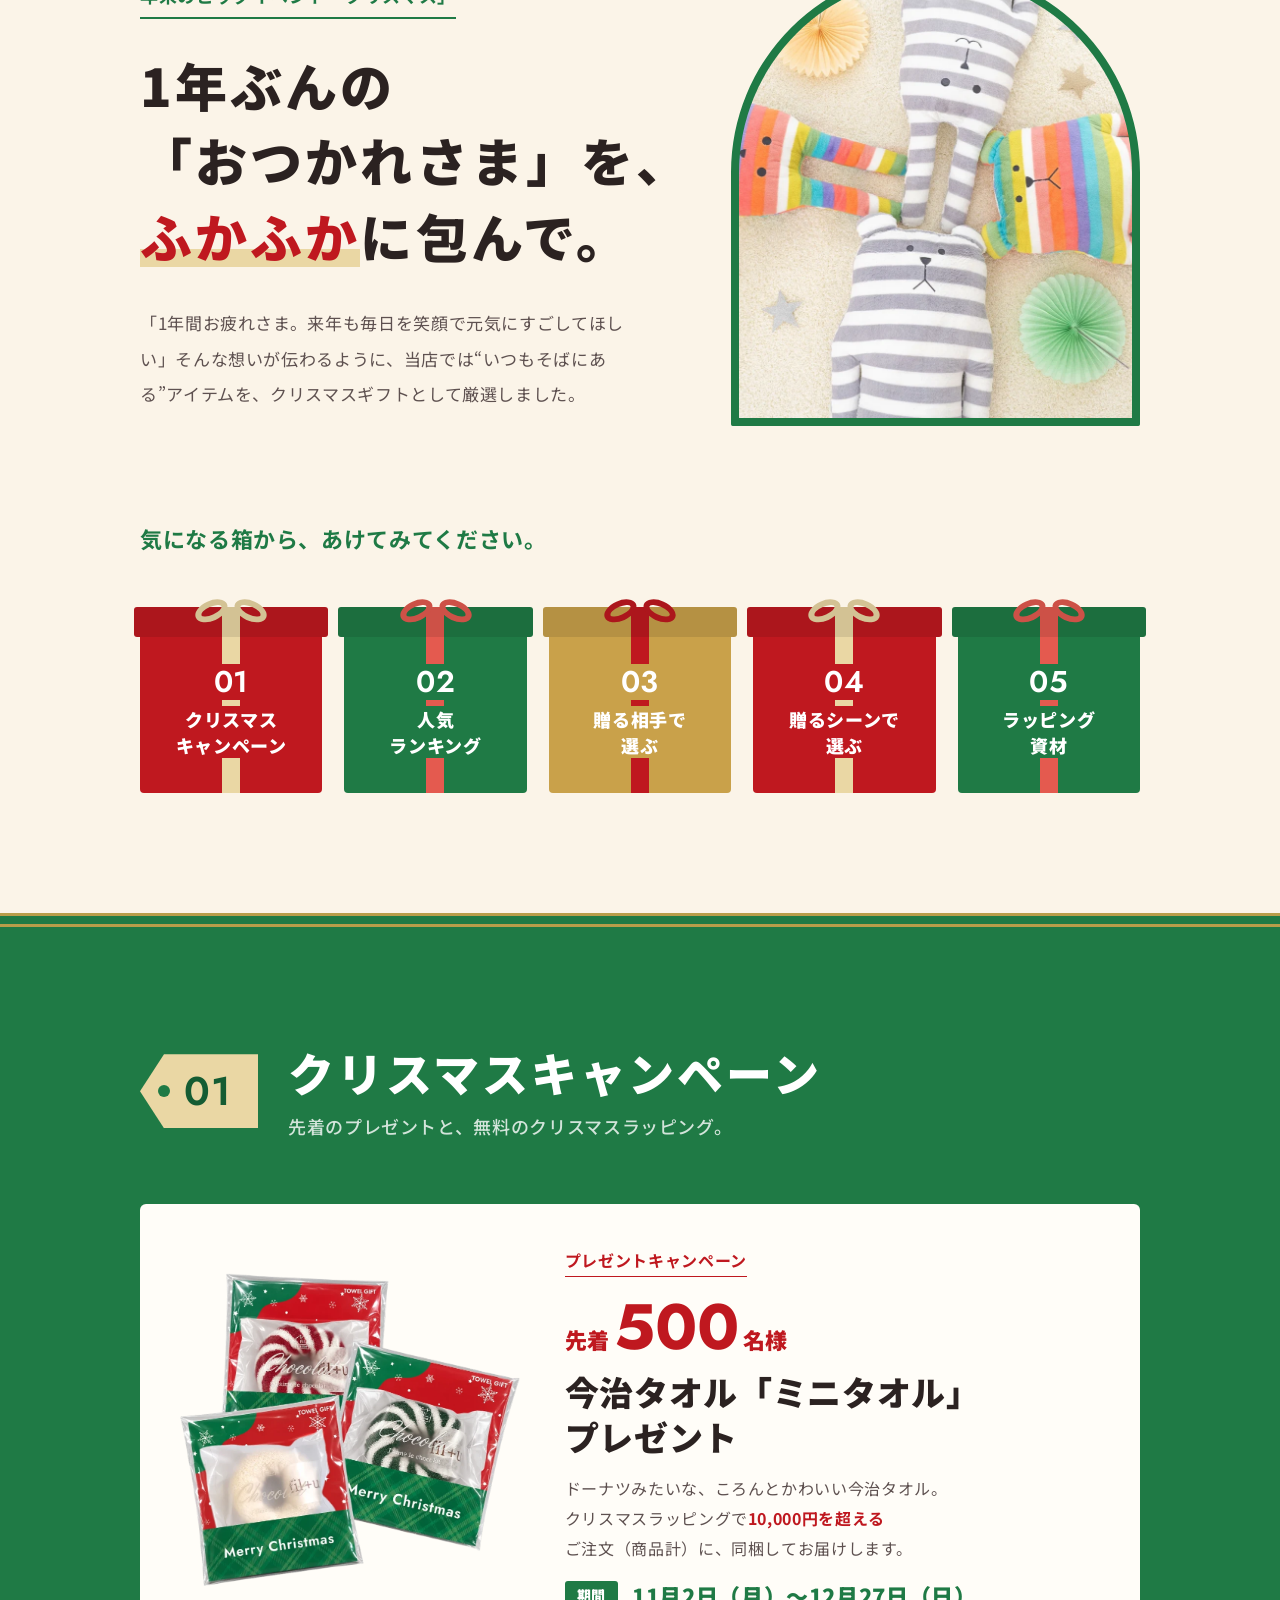
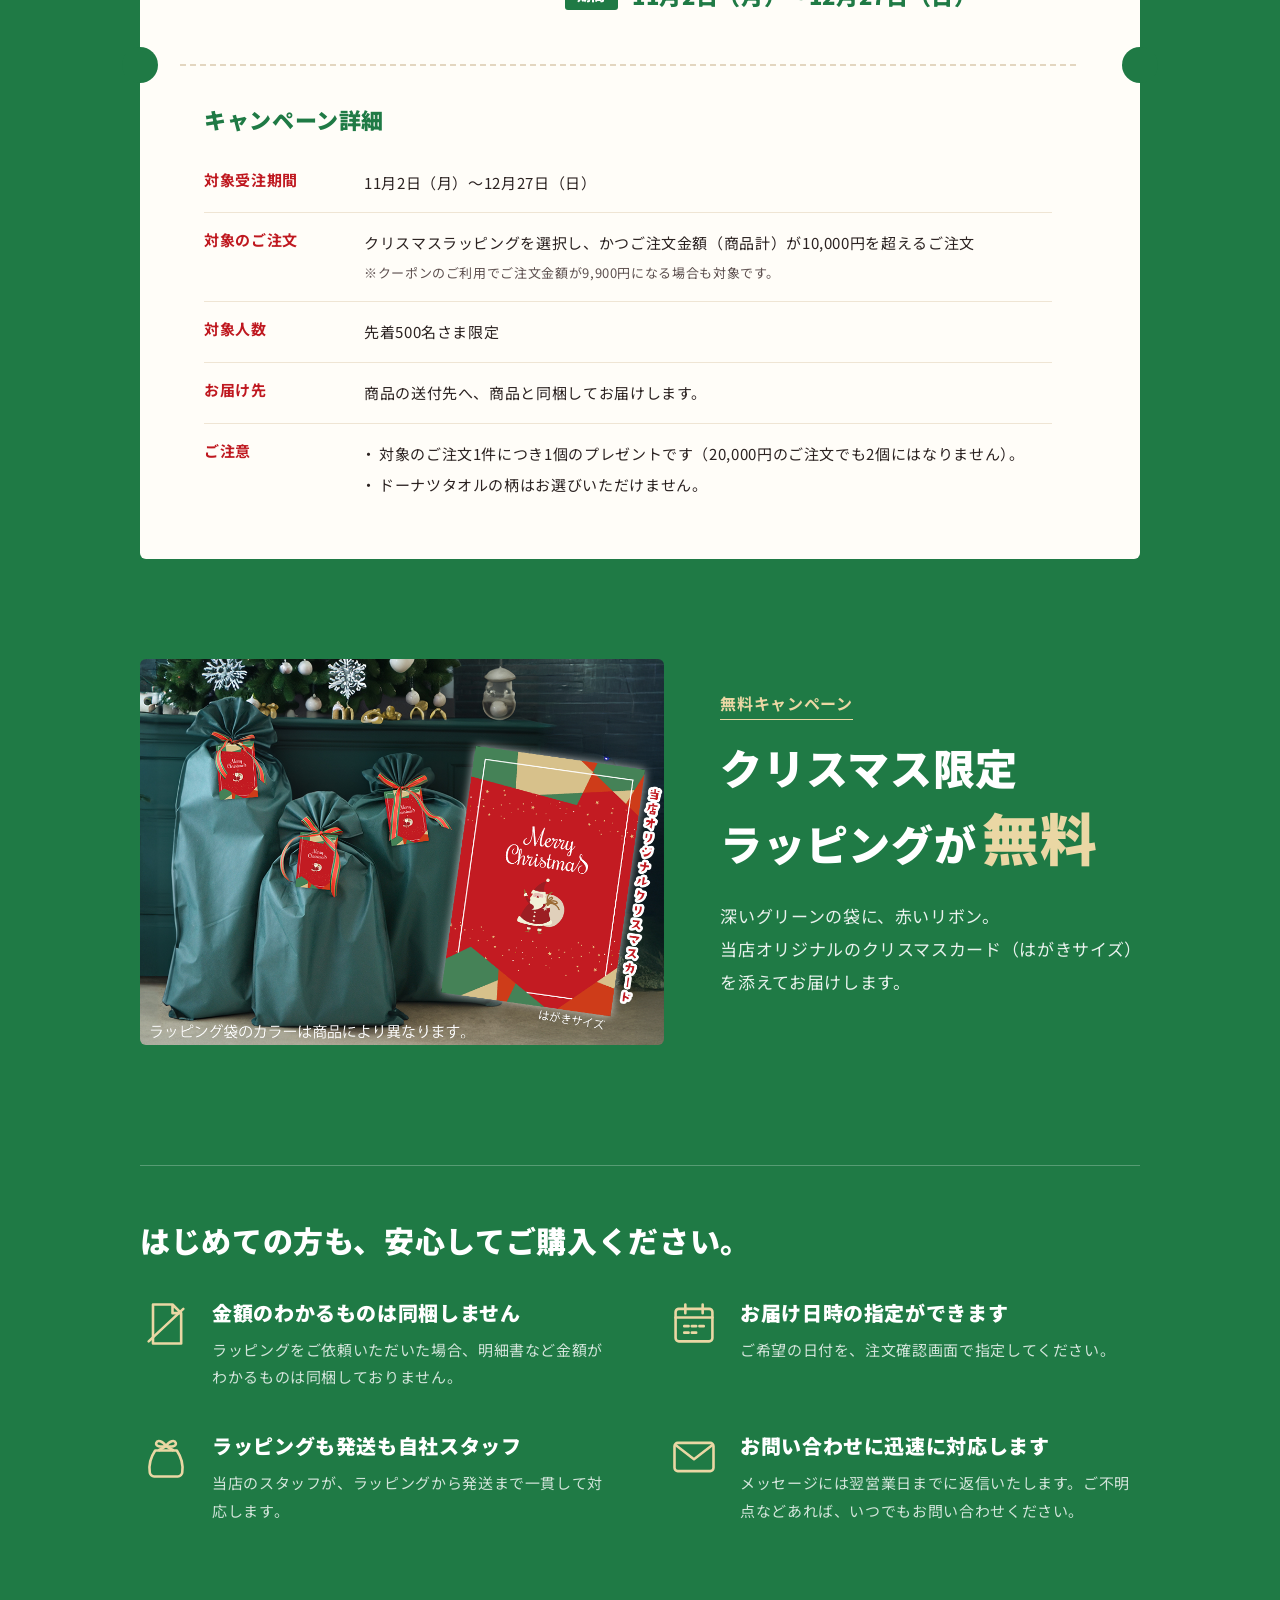
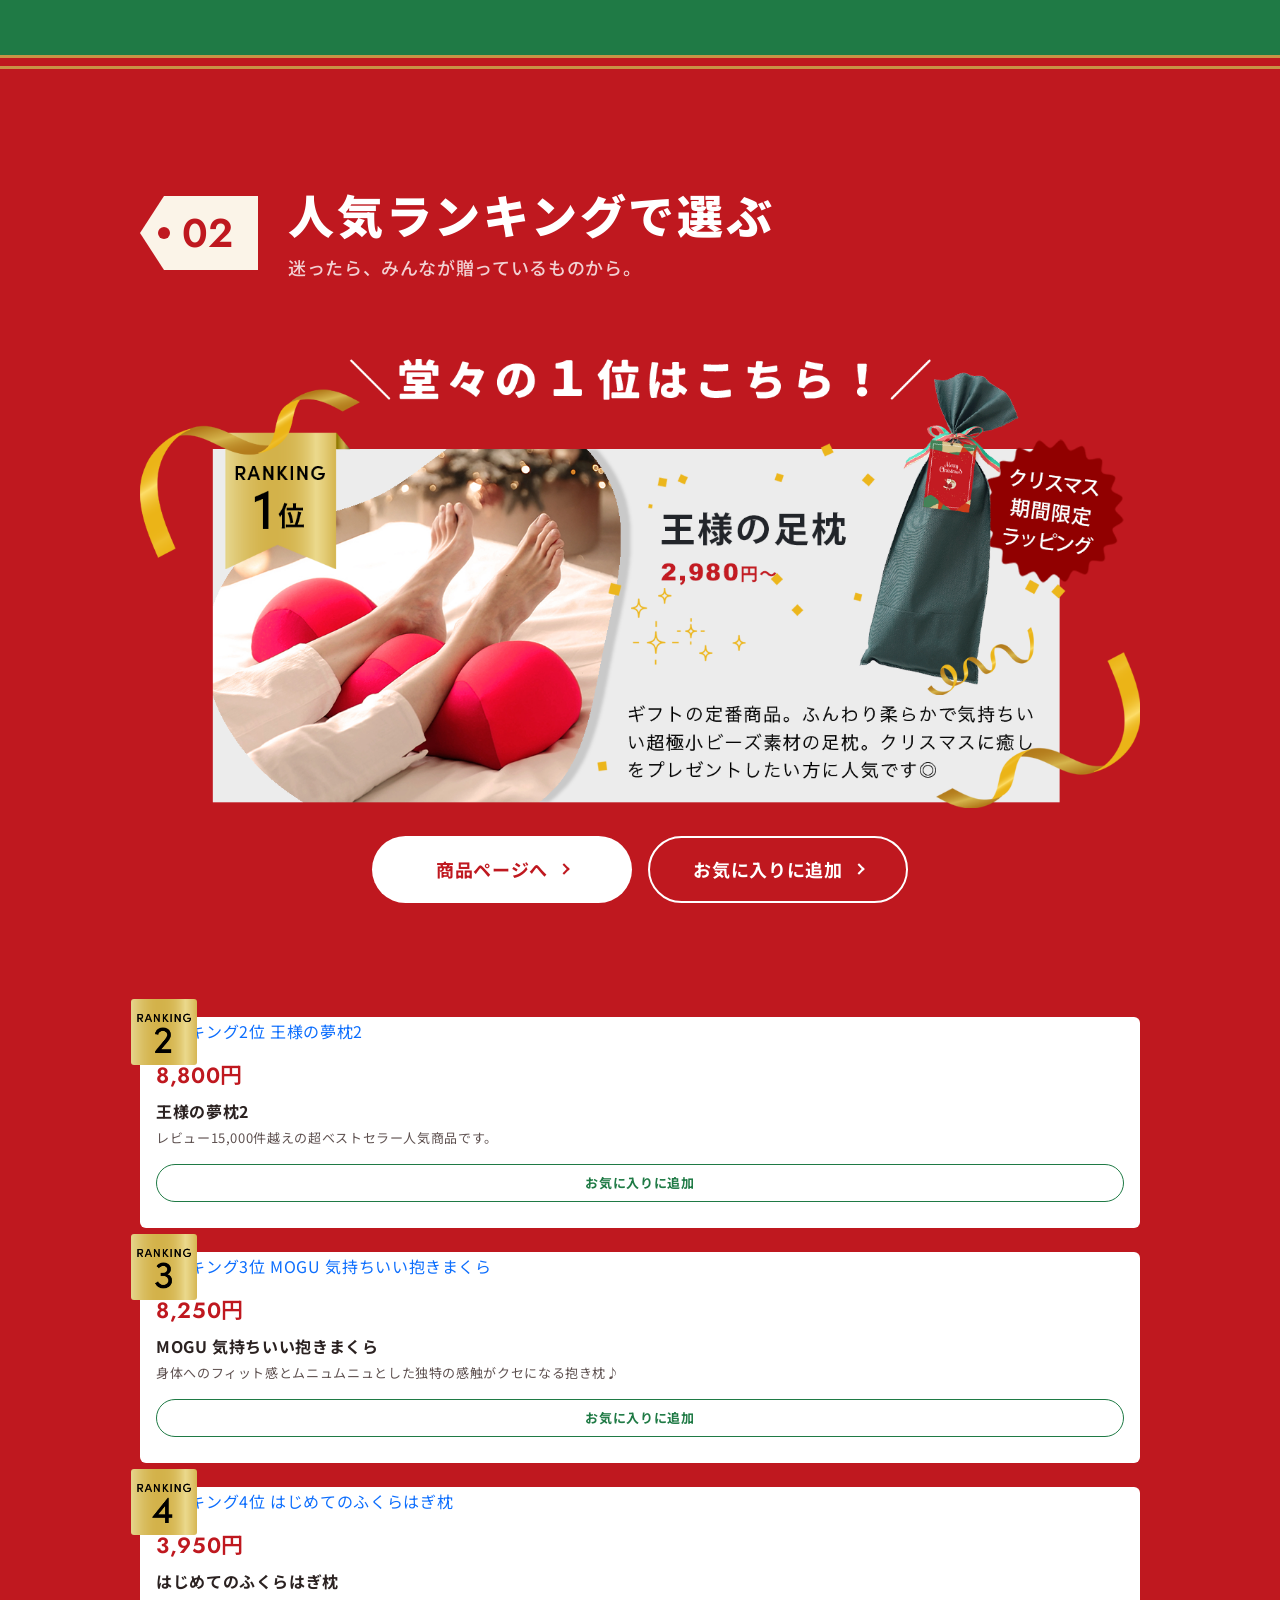
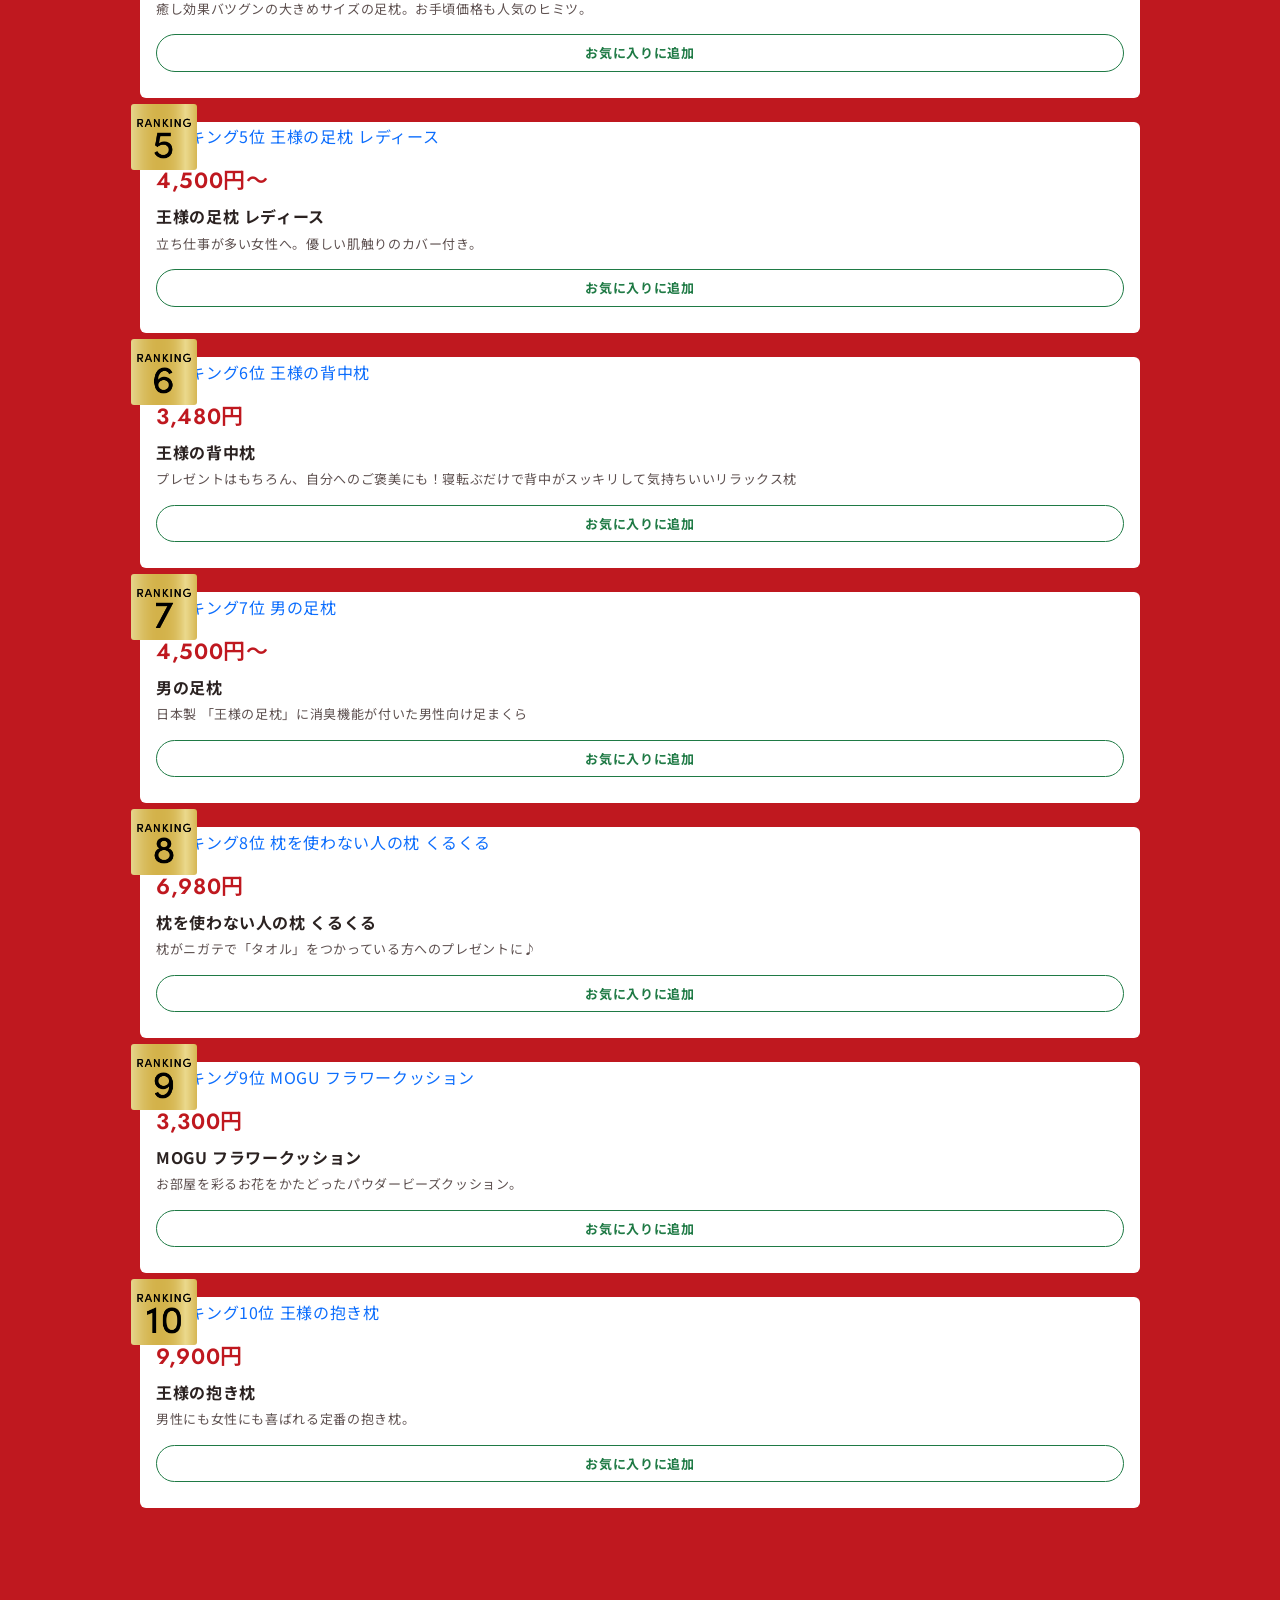
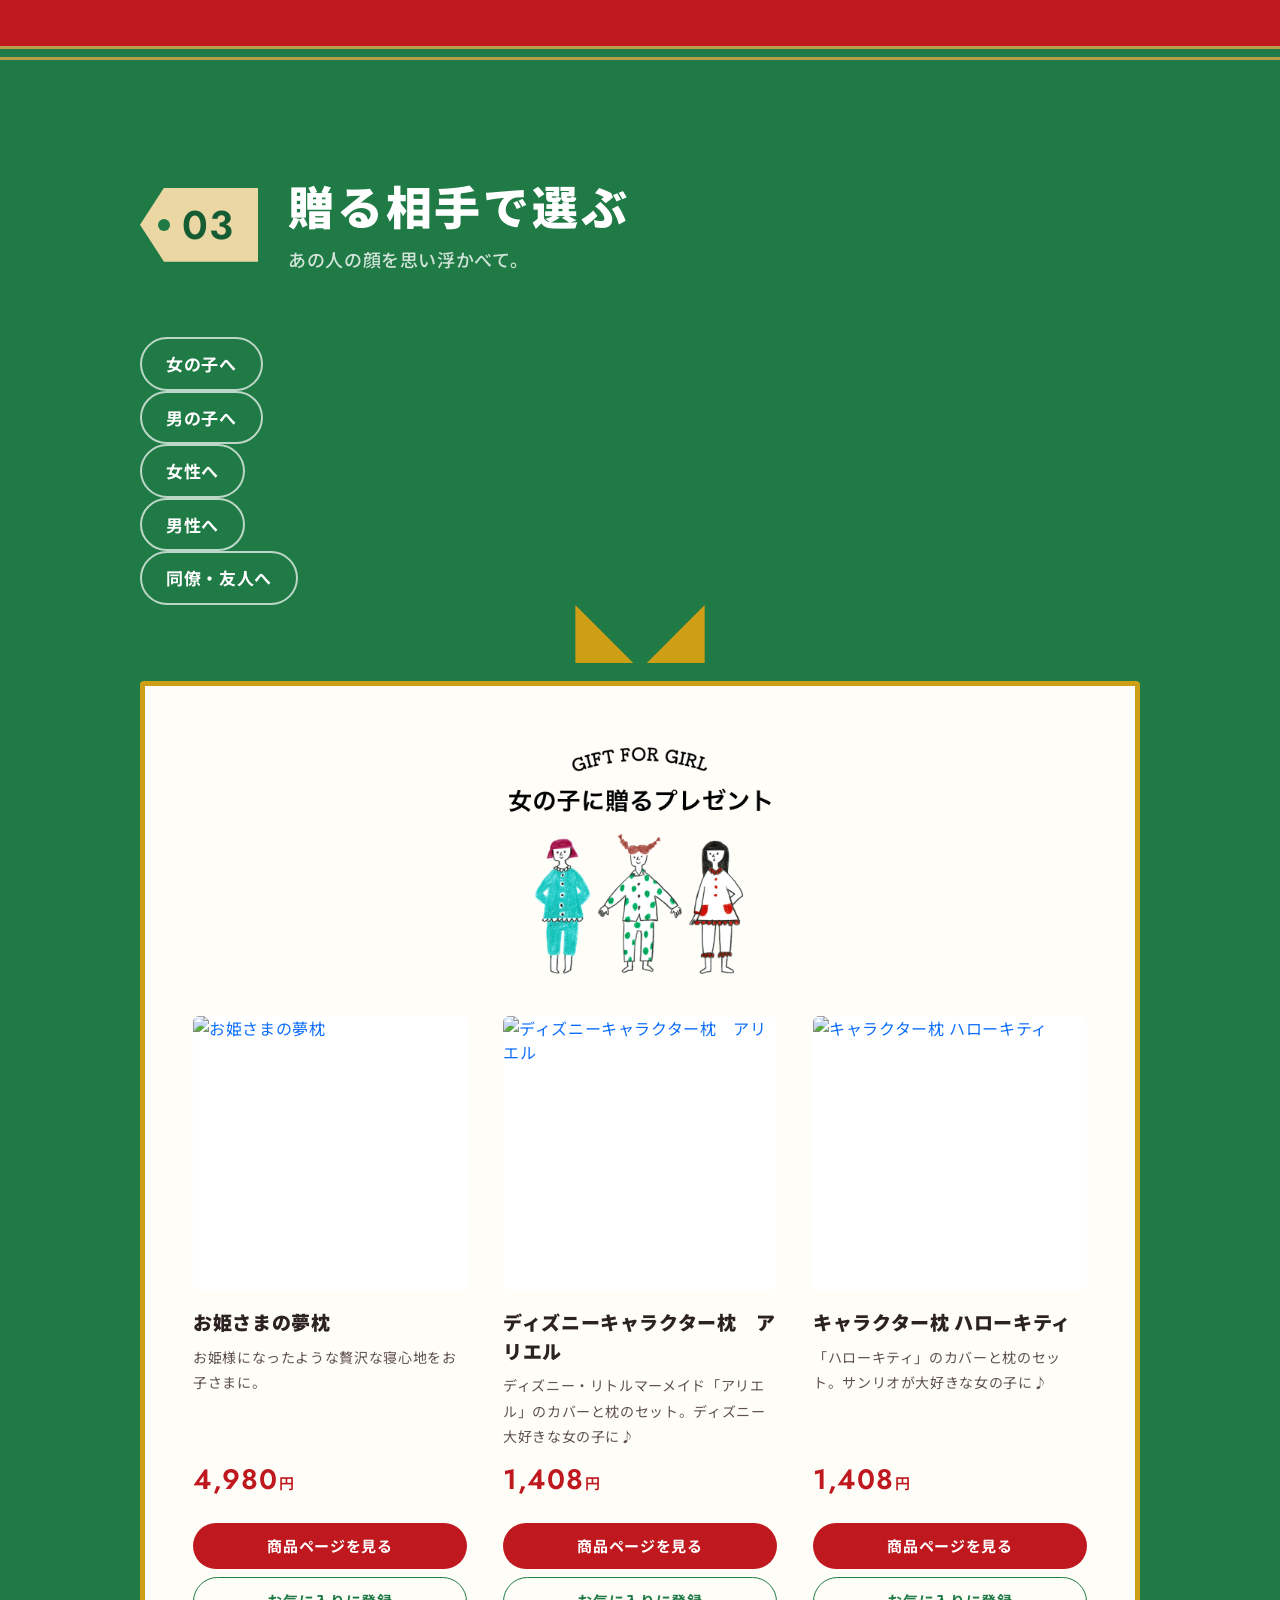
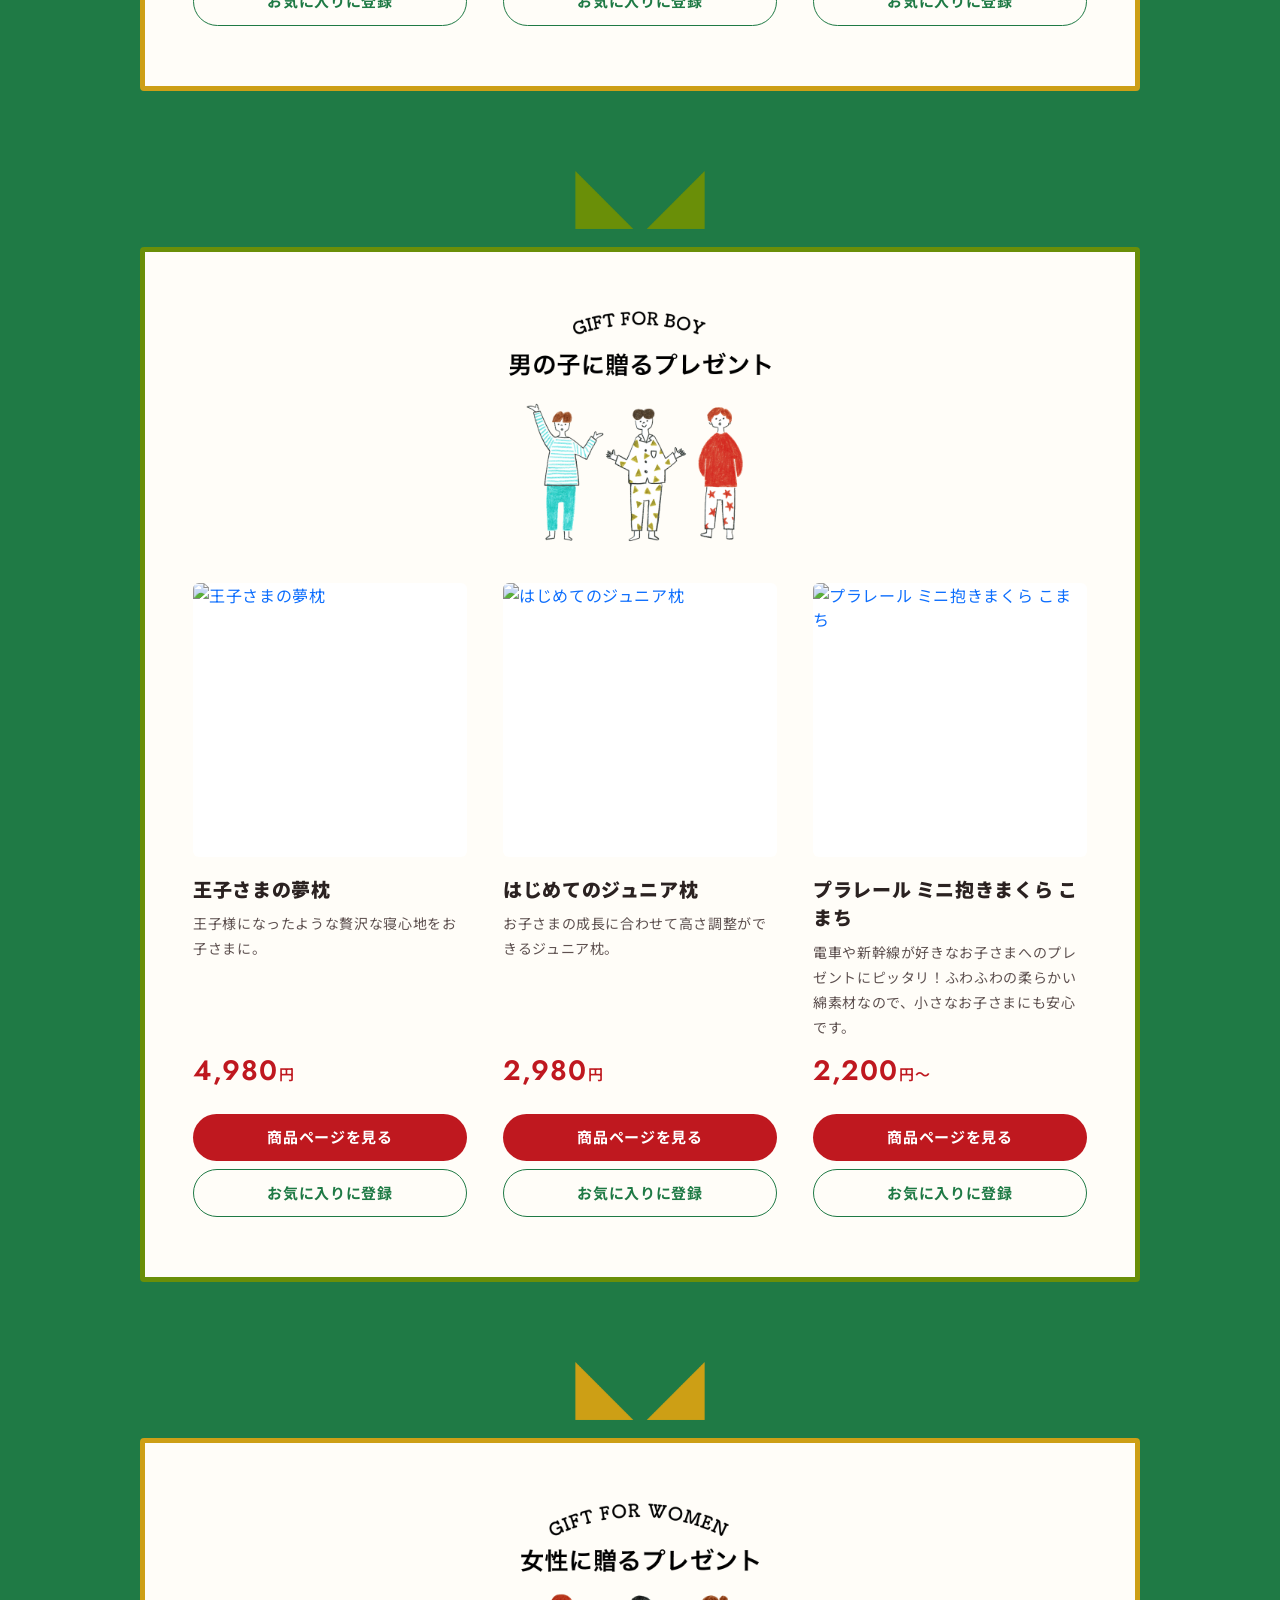
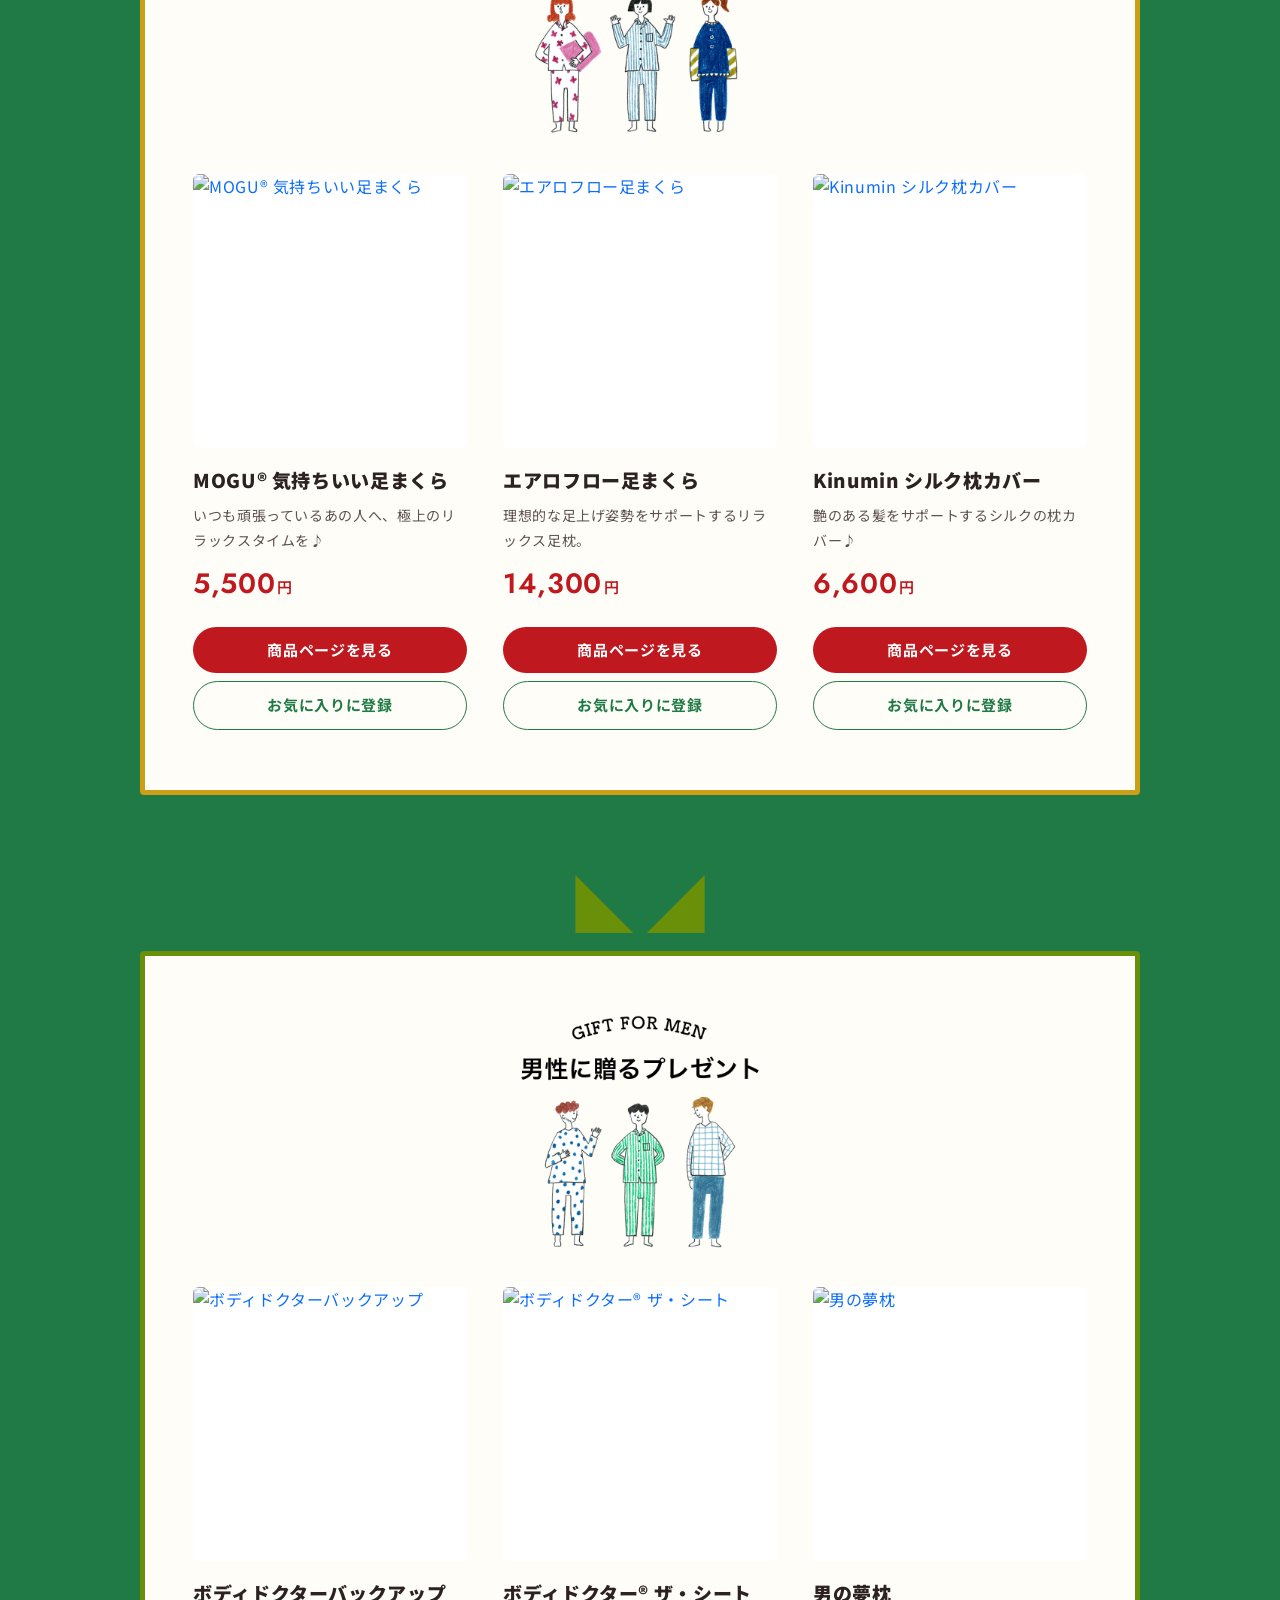
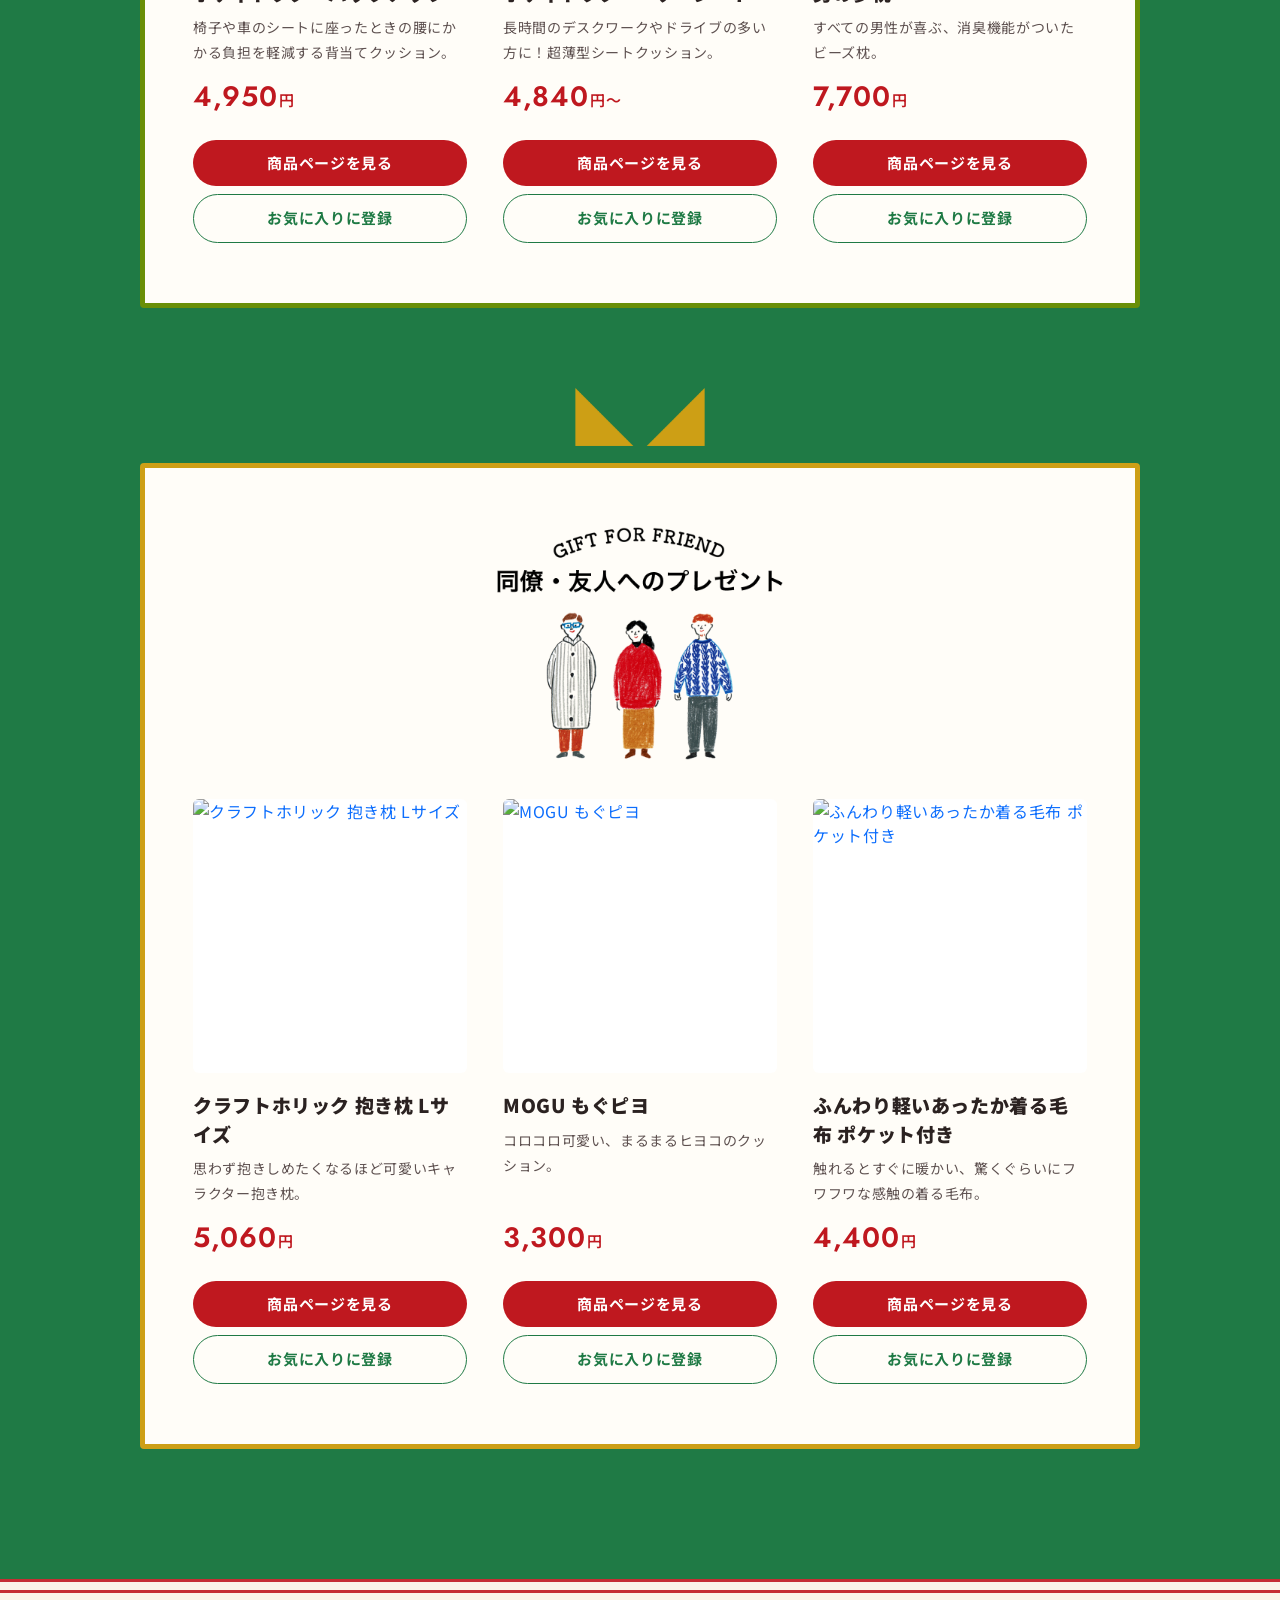
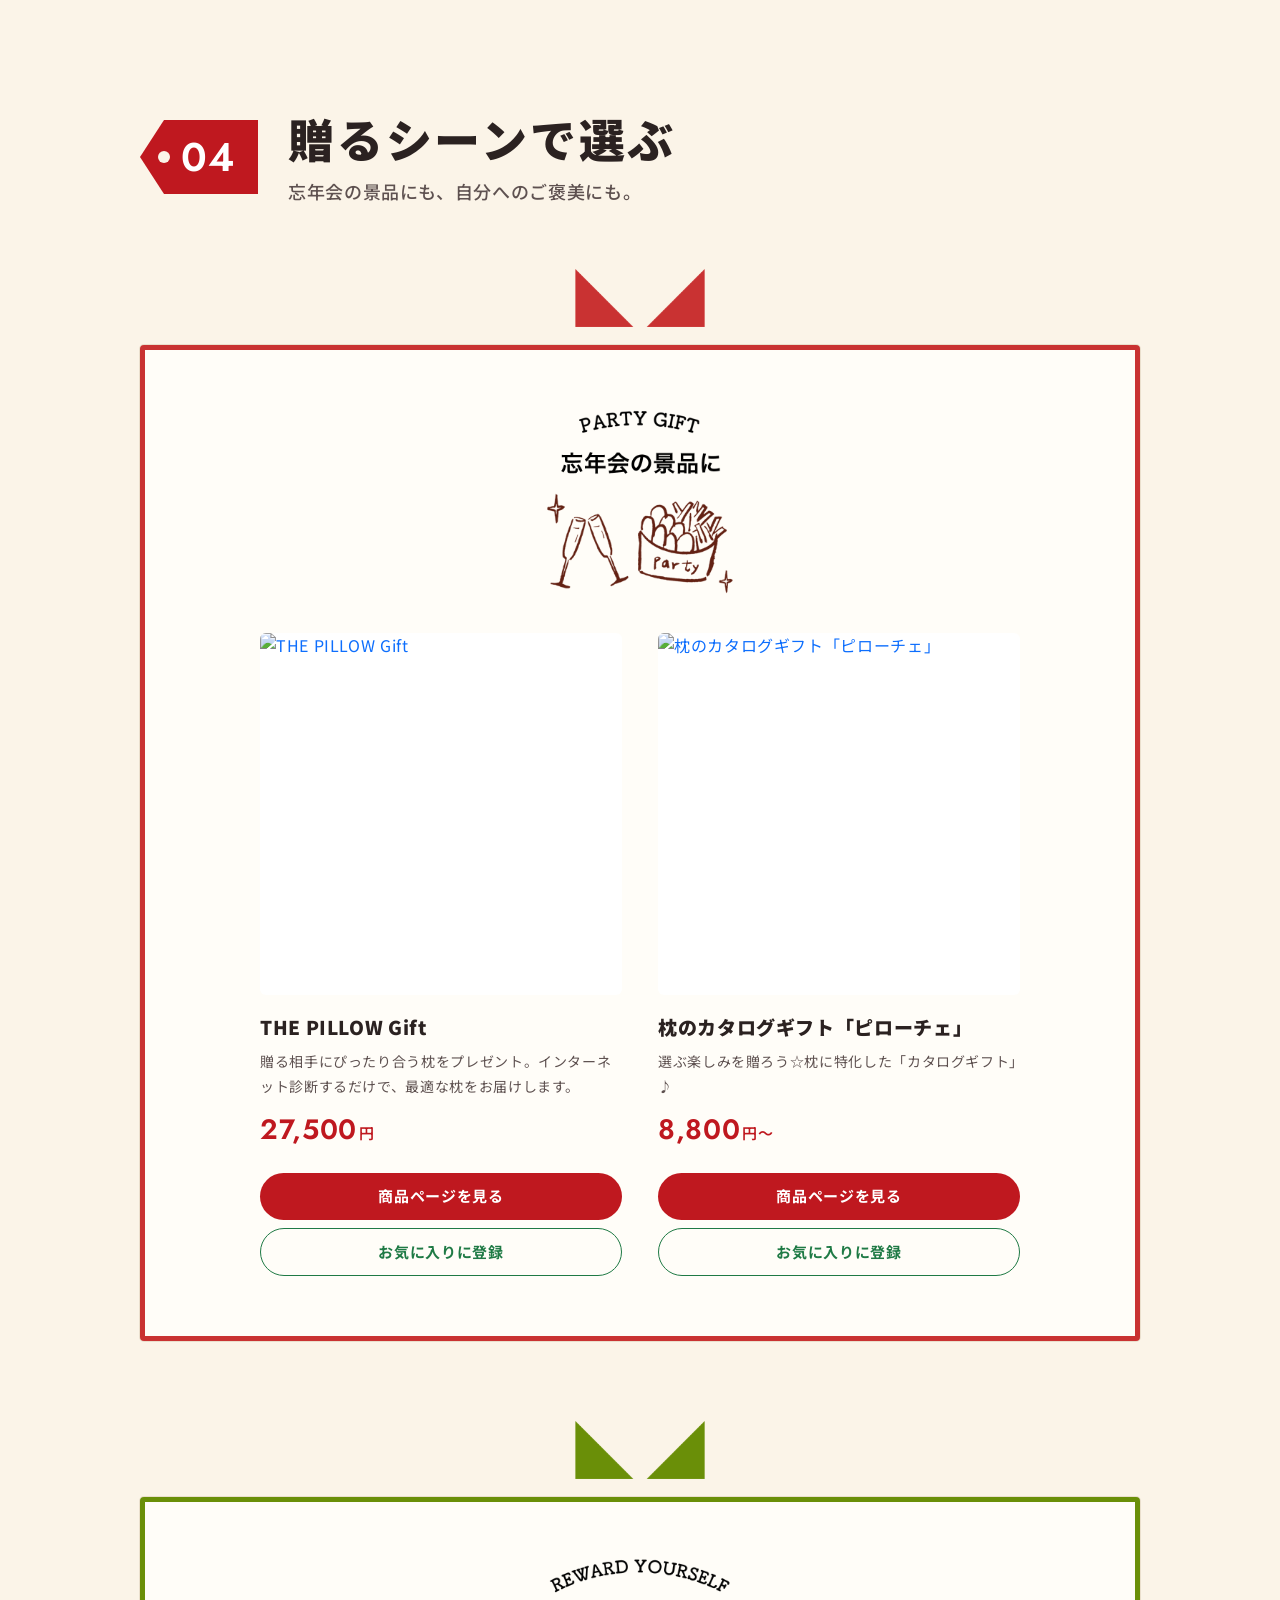
==== commit af6f8ae8: "feat: 導入のアーチ窓をクマの抱き枕の写真に差し替え Co-Authored-By: Claude Opus 5.5 <noreply@anthropic.com>" ====
--- a/index.html
+++ b/index.html
@@ -130,10 +130,12 @@
       <h1 class="xm-intro__title"><span>1年ぶんの</span><span>「おつかれさま」を、</span><span><em>ふかふか</em>に包んで。</span></h1>
       <p class="xm-intro__lead">「1年間お疲れさま。来年も毎日を笑顔で元気にすごしてほしい」そんな想いが伝わるように、当店では“いつもそばにある”アイテムを、クリスマスギフトとして厳選しました。</p>
     </div>
-    <div class="xm-intro__art" aria-hidden="true">
-      <img src="img/illustration_01.png" class="xm-intro__tree js-reveal" alt="">
-      <img src="img/illustration_02.png" class="xm-intro__gift js-reveal" alt="">
-    </div>
+    <figure class="xm-intro__art js-reveal">
+      <picture>
+        <source srcset="img/intro_window.webp" type="image/webp">
+        <img src="img/intro_window.jpg" width="900" height="900" alt="ボーダーと虹色ストライプのクマの抱き枕たち">
+      </picture>
+    </figure>
   </div>
 
   <!-- ギフトボックス型メニュー -->
--- a/css/xmas2026.css
+++ b/css/xmas2026.css
@@ -215,27 +215,27 @@
   line-height: 2.1;
   color: var(--ink-soft);
 }
-/* 白いイラストを、夜の窓に見立てた深緑のアーチに置く */
+/* アーチ型の窓に写真をはめる（緑の窓枠つき） */
 .xm-intro__art {
   position: relative;
+  margin: 0;
   aspect-ratio: 1 / 1.12;
   background: var(--green);
+  border: 8px solid var(--green);
   border-radius: 999px 999px 8px 8px;
   overflow: hidden;
 }
-.xm-intro__art::before {
-  content: "";
-  position: absolute;
-  inset: 0;
-  background-image: radial-gradient(circle, rgba(255,255,255,.5) 1.4px, transparent 2px);
-  background-size: 46px 46px;
-}
-.xm-intro__tree { position: absolute; left: 6%; bottom: 6%; width: 62%; }
-.xm-intro__gift { position: absolute; right: 4%; bottom: 7%; width: 44%; }
+.xm-intro__art picture { display: block; height: 100%; }
+#xm .xm-intro__art img {
+  display: block;
+  width: 100%;
+  height: 100%;
+  object-fit: cover;
+  object-position: 50% 40%;
+}
 
 .js-reveal { opacity: 0; transform: translateY(24px); transition: opacity .9s ease, transform .9s ease; }
 .js-reveal.is-in { opacity: 1; transform: none; }
-.xm-intro__gift.js-reveal { transition-delay: .25s; }
 
 /* ギフトボックス型メニュー */
 .xm-menu { margin-top: 96px; }
